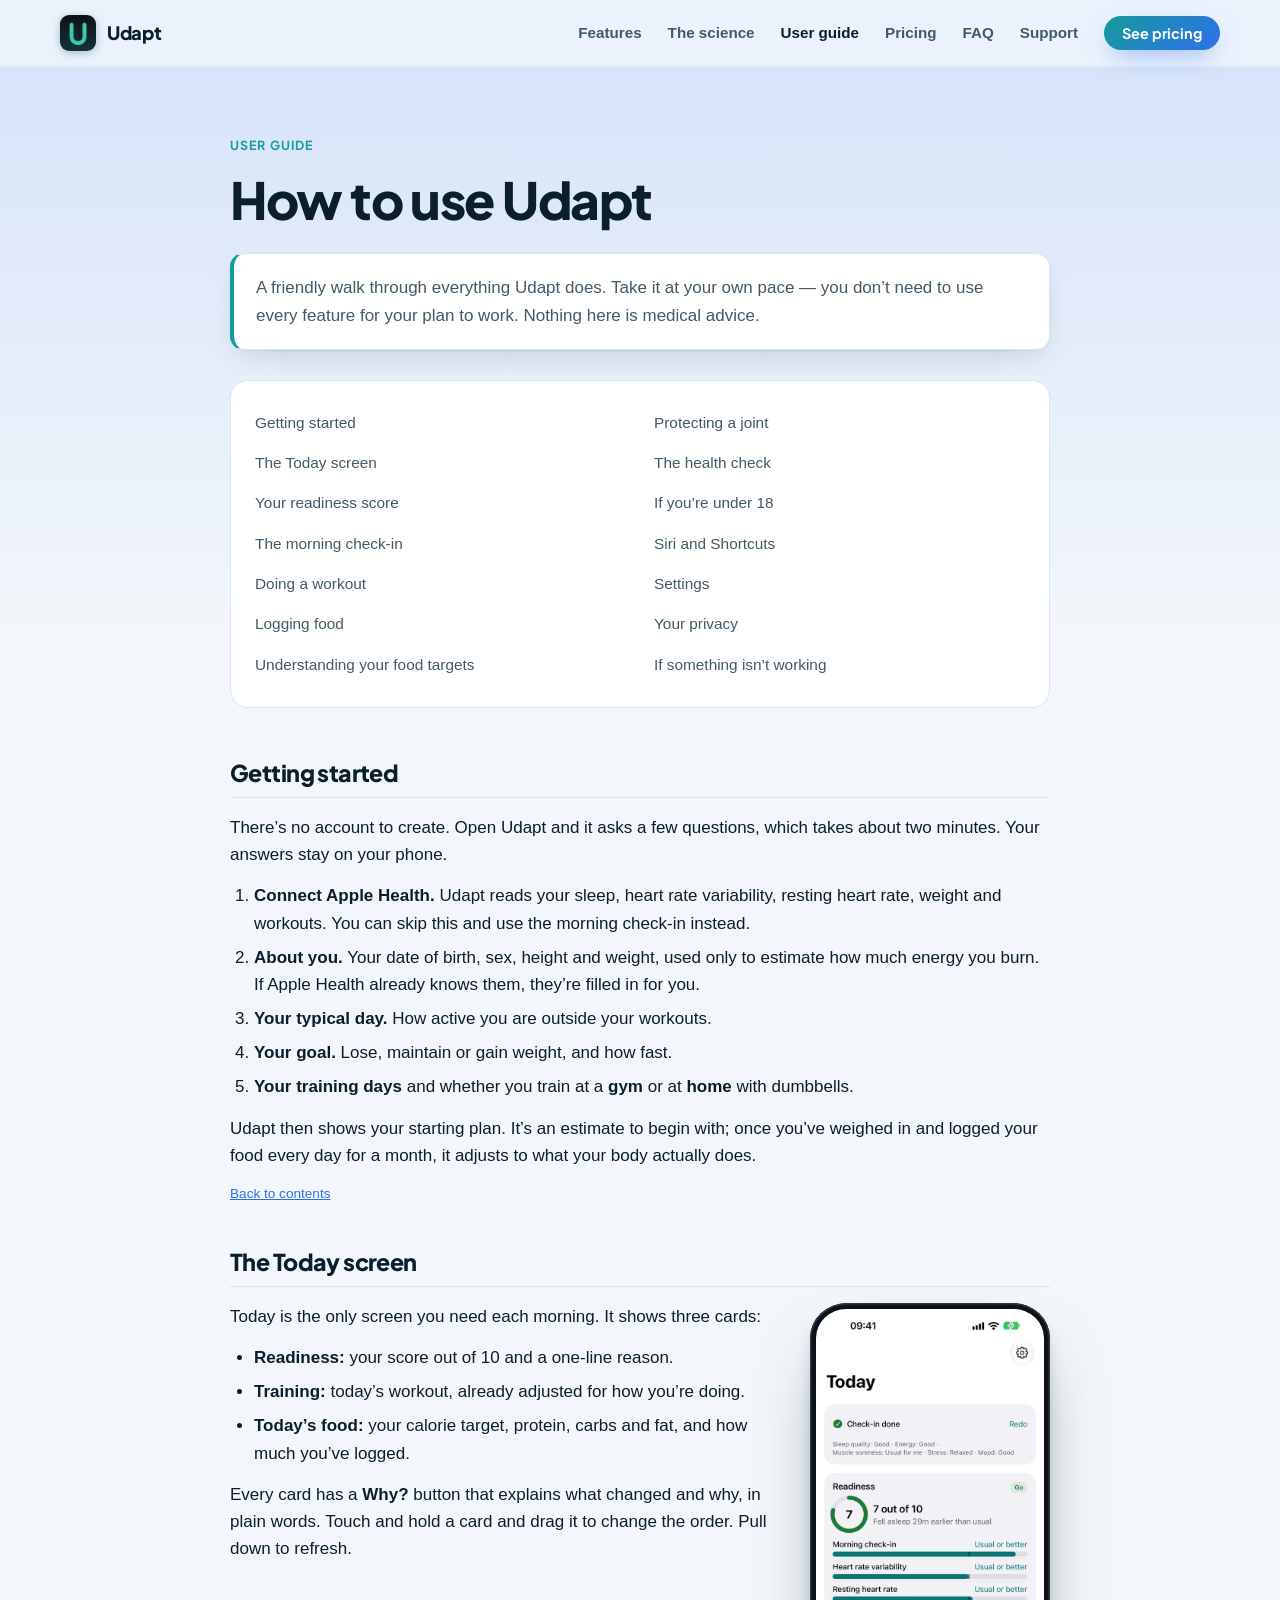
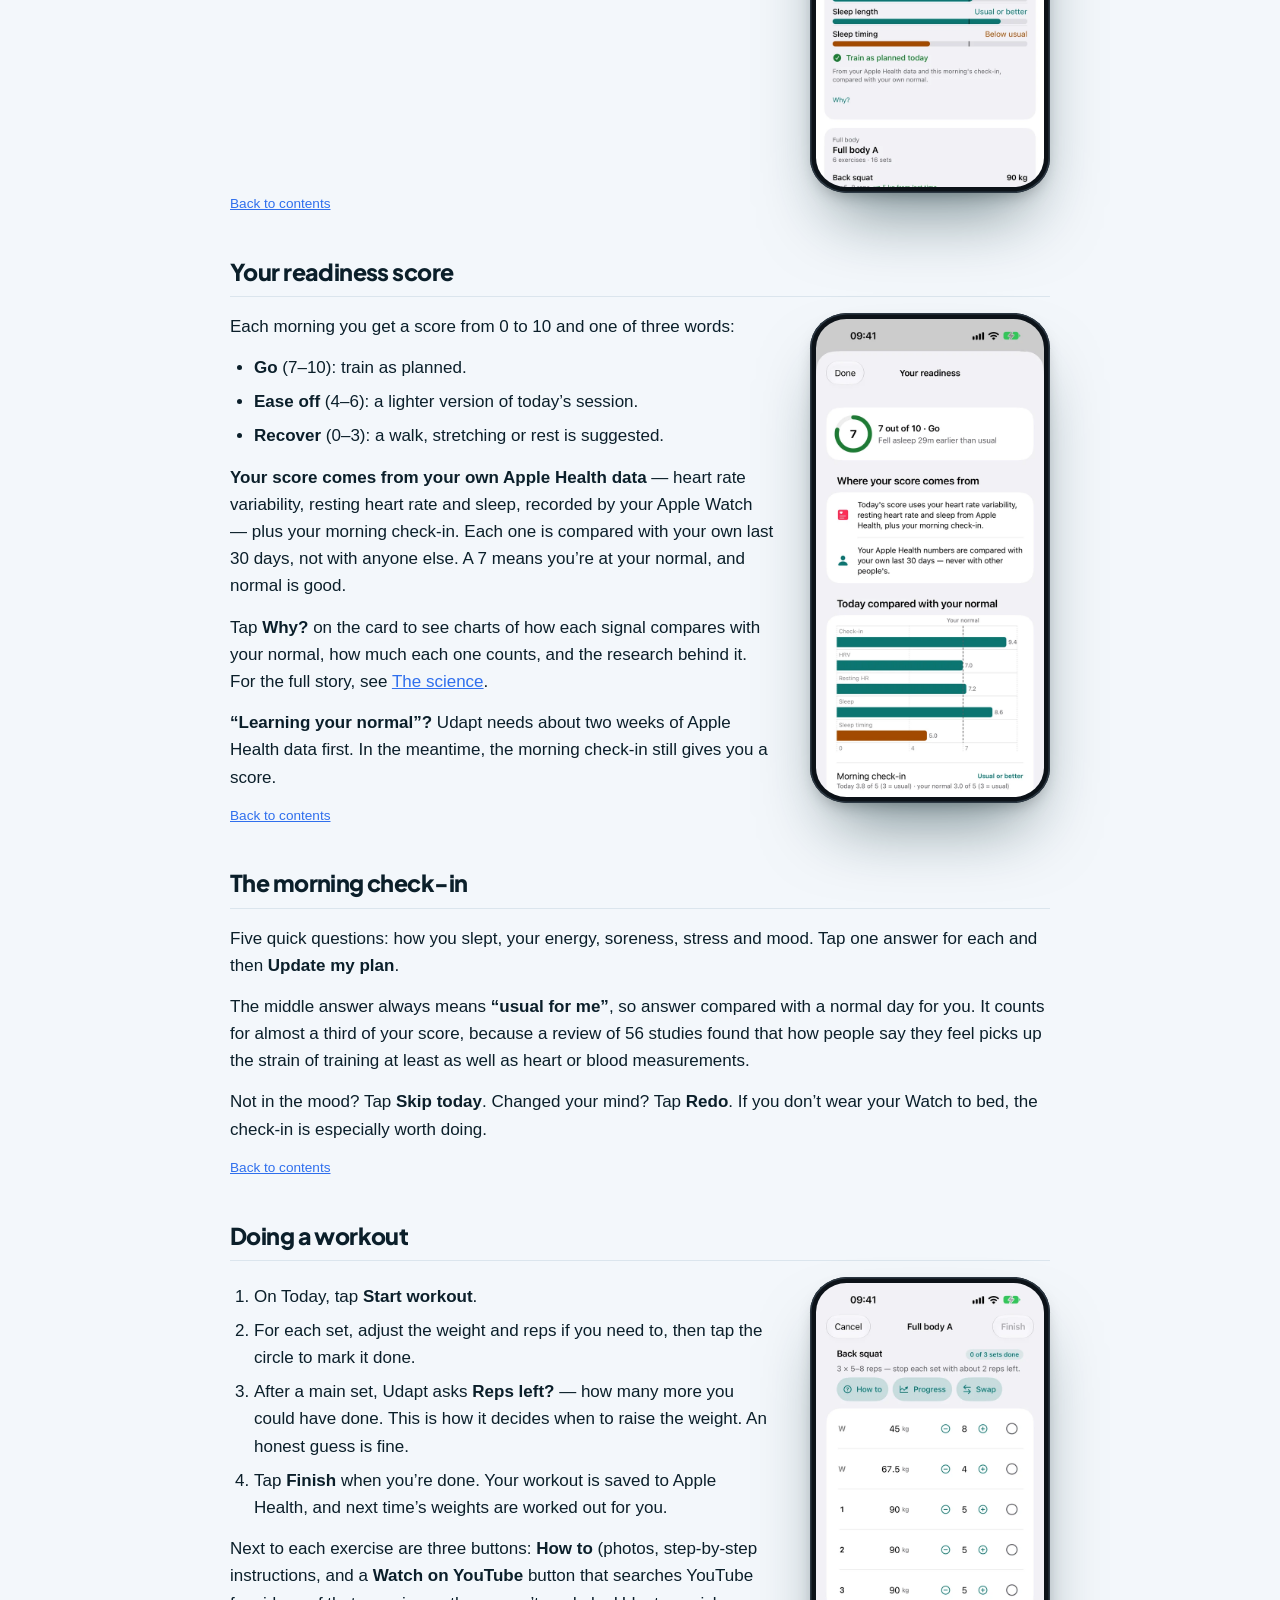
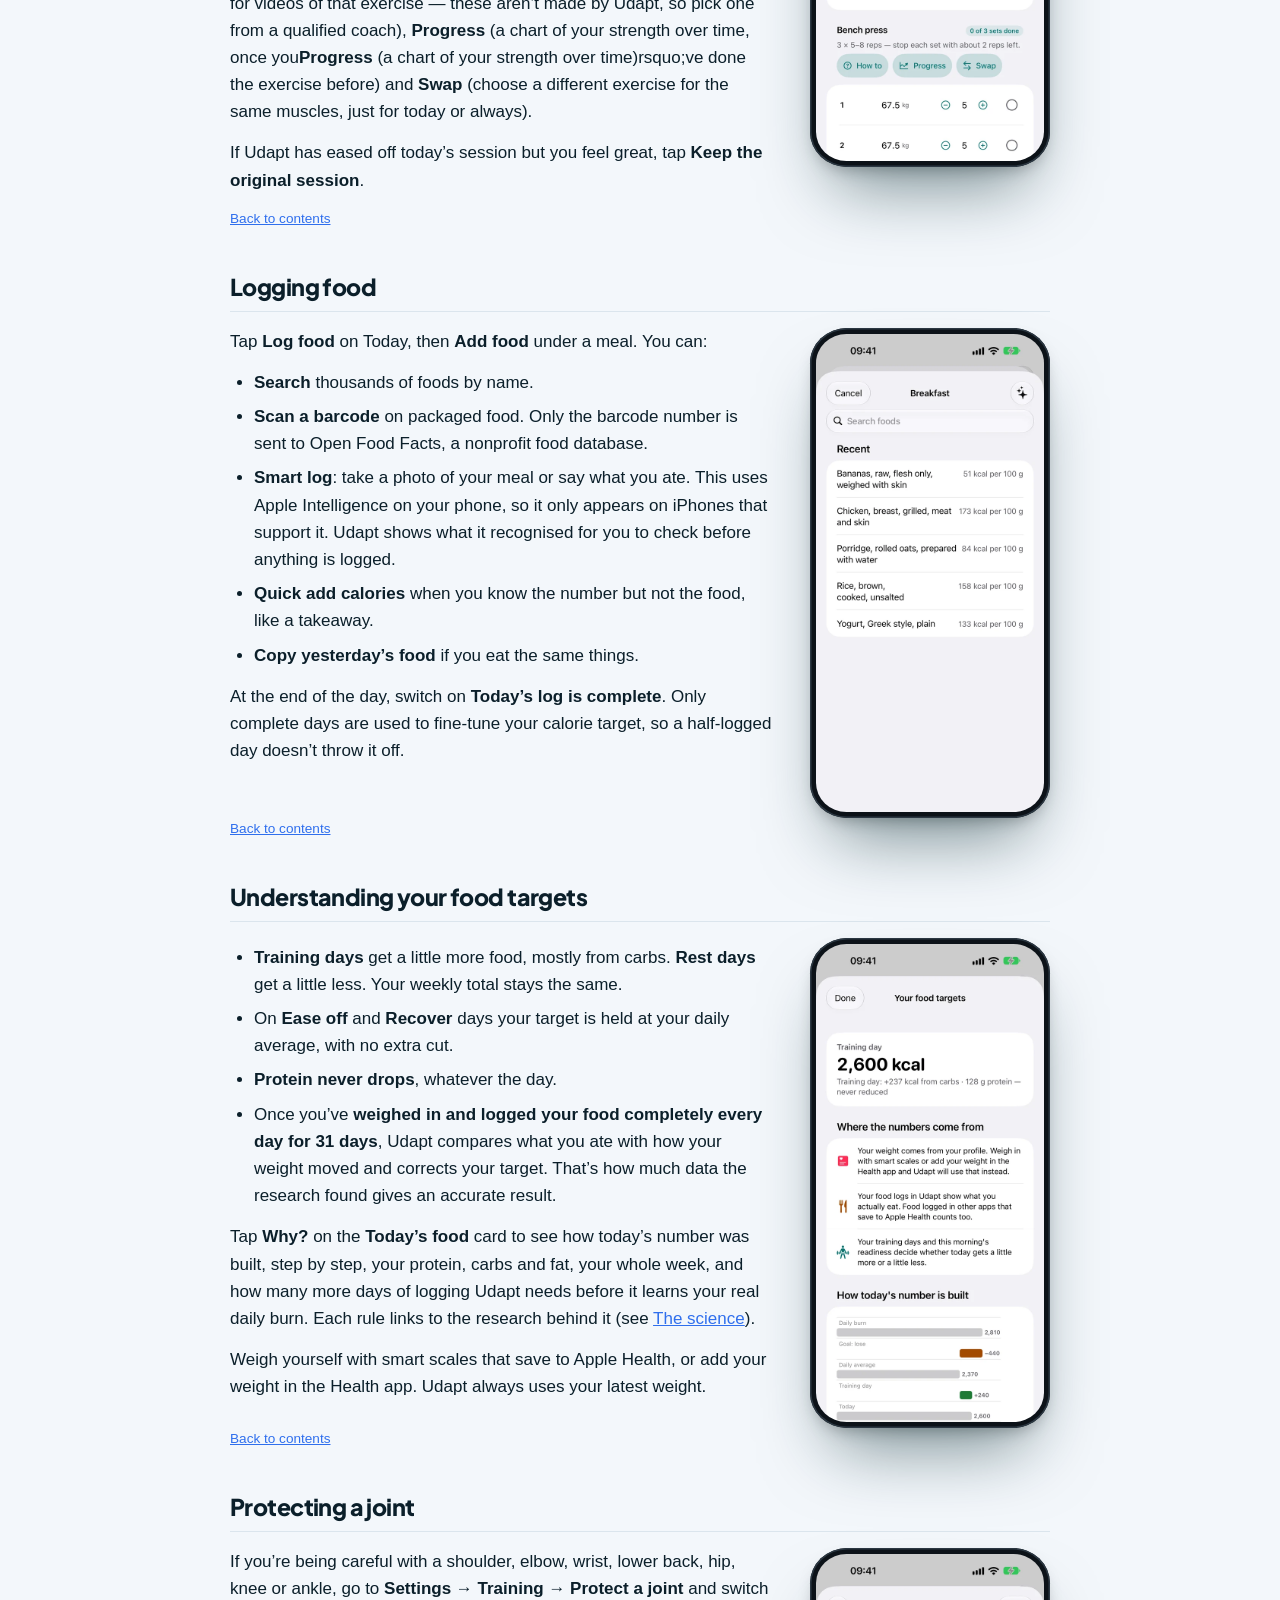
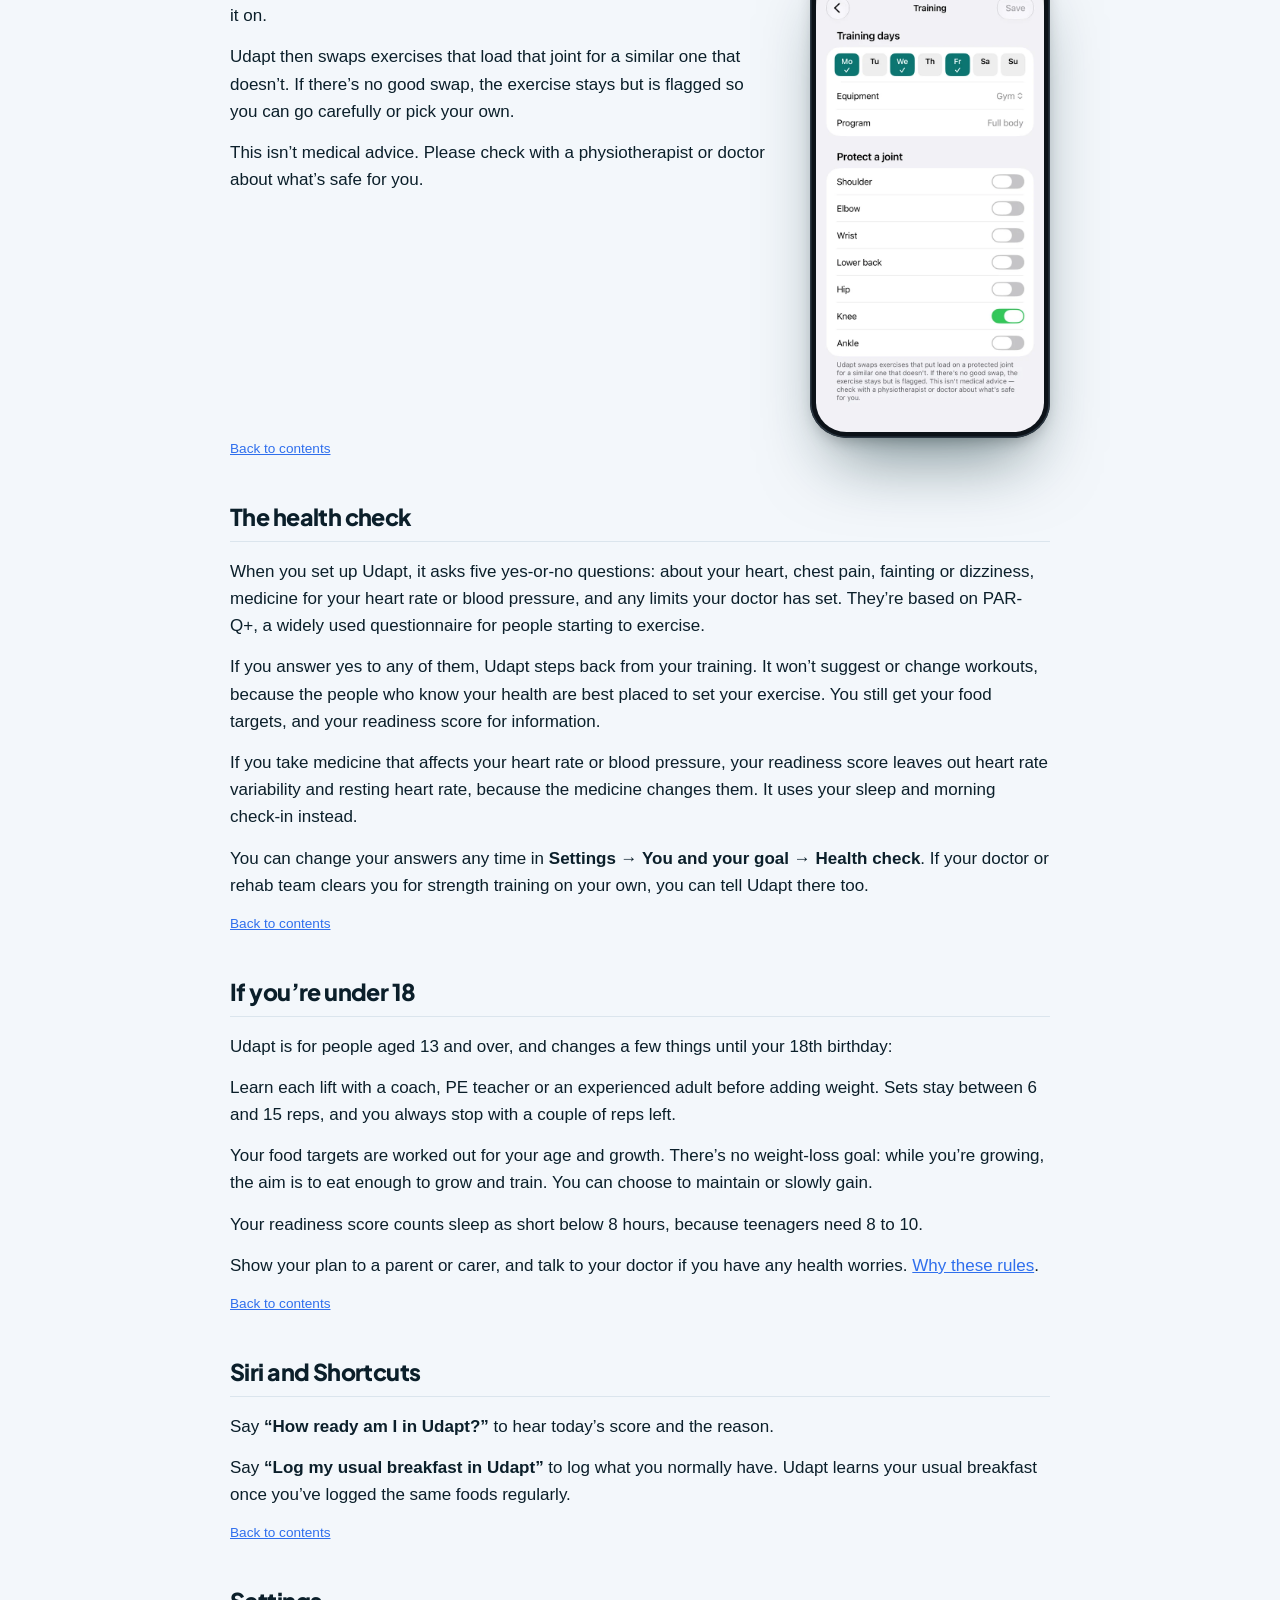
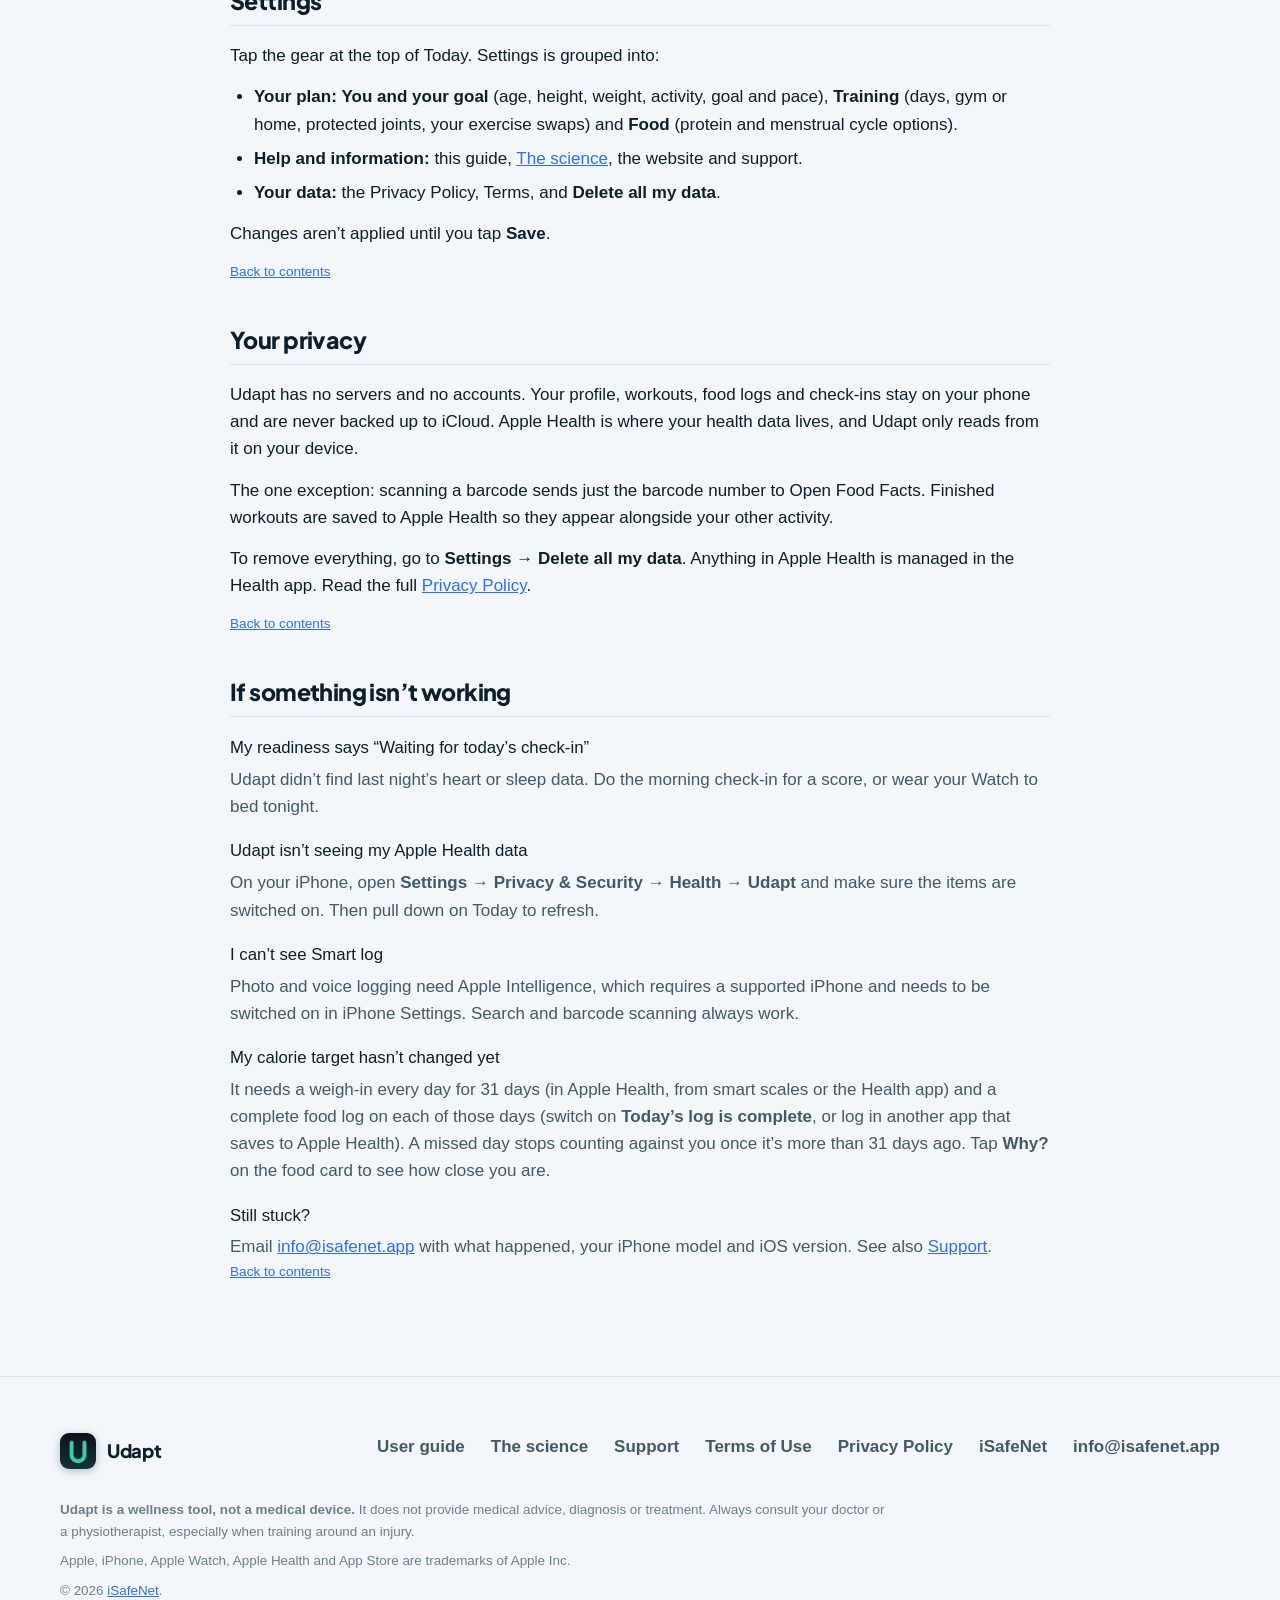
==== guide.html @ 14d37d75 "Science and guide: if you're under 18 Co-Authored-By: Claude Opus 5.5 <noreply@anthropic.com>" ====
<!doctype html>
<html lang="en-GB">
<head>
<meta charset="utf-8">
<meta name="viewport" content="width=device-width,initial-scale=1,viewport-fit=cover">
<title>Udapt User Guide: Readiness, Workouts, Food Logging & More</title>
<meta name="description" content="A plain-English guide to Udapt: your readiness score, the morning check-in, workouts, logging food, food targets, protecting a joint, Siri and privacy.">
<meta name="theme-color" content="#159b9a">
<link rel="canonical" href="https://udapt.isafenet.app/guide.html">
<link rel="icon" type="image/png" href="images/favicon.png">
<link rel="apple-touch-icon" href="images/apple-touch-icon.png">
<meta name="robots" content="index,follow,max-image-preview:large">
<meta property="og:type" content="article">
<meta property="og:locale" content="en_GB">
<meta property="og:site_name" content="Udapt">
<meta property="og:title" content="Udapt User Guide: Readiness, Workouts, Food Logging & More">
<meta property="og:description" content="A plain-English guide to Udapt: your readiness score, the morning check-in, workouts, logging food, food targets, protecting a joint, Siri and privacy.">
<meta property="og:url" content="https://udapt.isafenet.app/guide.html">
<meta property="og:image" content="https://udapt.isafenet.app/images/app-icon.png">
<meta name="twitter:card" content="summary">
<link rel="preload" href="fonts/pjs-800.woff2" as="font" type="font/woff2" crossorigin>
<link rel="stylesheet" href="styles.css">
<script>document.documentElement.classList.add("js")</script>
<script type="application/ld+json">{"@context":"https://schema.org","@type":"TechArticle","headline":"How to use Udapt","url":"https://udapt.isafenet.app/guide.html","inLanguage":"en-GB","about":{"@type":"SoftwareApplication","name":"Udapt"},"publisher":{"@type":"Organization","@id":"https://isafenet.app/#organization","name":"iSafeNet","url":"https://isafenet.app/"}}</script>
</head>
<body>
<a class="skip" href="#main">Skip to content</a>
<header class="nav"><div class="wrap">
  <a class="brand" href="index.html"><img src="images/icon-192.png" width="36" height="36" alt="">Udapt</a>
  <nav class="nav-links" aria-label="Main"><a href="index.html#features">Features</a><a href="science.html">The science</a><a href="guide.html" aria-current="page">User guide</a><a href="index.html#pricing">Pricing</a><a href="index.html#faq">FAQ</a><a href="support.html">Support</a><a class="btn sm" href="index.html#pricing">See pricing</a></nav>
</div></header>
<main id="main">
<div class="doc-hero"><div class="wrap">
  <p class="eyebrow">User guide</p>
  <h1>How to use Udapt</h1>
  <div class="lede"><p>A friendly walk through everything Udapt does. Take it at your own pace &mdash; you don&rsquo;t need to use every feature for your plan to work. Nothing here is medical advice.</p></div>
  <nav class="toc guide-toc" id="contents" aria-label="Guide contents"><ol><li><a href="#start">Getting started</a></li><li><a href="#today">The Today screen</a></li><li><a href="#readiness">Your readiness score</a></li><li><a href="#checkin">The morning check-in</a></li><li><a href="#workout">Doing a workout</a></li><li><a href="#food">Logging food</a></li><li><a href="#targets">Understanding your food targets</a></li><li><a href="#joint">Protecting a joint</a></li><li><a href="#health-check">The health check</a></li><li><a href="#under-18">If you&rsquo;re under 18</a></li><li><a href="#siri">Siri and Shortcuts</a></li><li><a href="#settings">Settings</a></li><li><a href="#privacy">Your privacy</a></li><li><a href="#help">If something isn&rsquo;t working</a></li></ol></nav>
</div></div>
<div class="wrap"><div class="doc">
<section class="clause guide-step" id="start">
<h2 class="clause-title">Getting started</h2>
<div class="guide-text"><p>There&rsquo;s no account to create. Open Udapt and it asks a few questions, which takes about two minutes. Your answers stay on your phone.</p>
<ol><li><b>Connect Apple Health.</b> Udapt reads your sleep, heart rate variability, resting heart rate, weight and workouts. You can skip this and use the morning check-in instead.</li>
<li><b>About you.</b> Your date of birth, sex, height and weight, used only to estimate how much energy you burn. If Apple Health already knows them, they&rsquo;re filled in for you.</li>
<li><b>Your typical day.</b> How active you are outside your workouts.</li>
<li><b>Your goal.</b> Lose, maintain or gain weight, and how fast.</li>
<li><b>Your training days</b> and whether you train at a <b>gym</b> or at <b>home</b> with dumbbells.</li></ol>
<p>Udapt then shows your starting plan. It&rsquo;s an estimate to begin with; once you&rsquo;ve weighed in and logged your food every day for a month, it adjusts to what your body actually does.</p></div>
<p class="guide-top"><a href="#contents">Back to contents</a></p>
</section>
<section class="clause guide-step" id="today">
<h2 class="clause-title">The Today screen</h2>
<div class="guide-row"><div class="guide-text"><p>Today is the only screen you need each morning. It shows three cards:</p>
<ul><li><b>Readiness:</b> your score out of 10 and a one-line reason.</li>
<li><b>Training:</b> today&rsquo;s workout, already adjusted for how you&rsquo;re doing.</li>
<li><b>Today&rsquo;s food:</b> your calorie target, protein, carbs and fat, and how much you&rsquo;ve logged.</li></ul>
<p>Every card has a <b>Why?</b> button that explains what changed and why, in plain words. Touch and hold a card and drag it to change the order. Pull down to refresh.</p></div><div class="guide-art"><div class="phone"><img src="images/flat-today.webp" width="600" height="1260" alt="The Today screen with readiness, training and food cards" loading="lazy" decoding="async"></div></div></div>
<p class="guide-top"><a href="#contents">Back to contents</a></p>
</section>
<section class="clause guide-step" id="readiness">
<h2 class="clause-title">Your readiness score</h2>
<div class="guide-row"><div class="guide-text"><p>Each morning you get a score from 0 to 10 and one of three words:</p>
<ul><li><b>Go</b> (7&ndash;10): train as planned.</li>
<li><b>Ease off</b> (4&ndash;6): a lighter version of today&rsquo;s session.</li>
<li><b>Recover</b> (0&ndash;3): a walk, stretching or rest is suggested.</li></ul>
<p><b>Your score comes from your own Apple Health data</b> &mdash; heart rate variability, resting heart rate and sleep, recorded by your Apple Watch &mdash; plus your morning check-in. Each one is compared with your own last 30 days, not with anyone else. A 7 means you&rsquo;re at your normal, and normal is good.</p>
<p>Tap <b>Why?</b> on the card to see charts of how each signal compares with your normal, how much each one counts, and the research behind it. For the full story, see <a href="science.html#readiness">The science</a>.</p>
<p><b>&ldquo;Learning your normal&rdquo;?</b> Udapt needs about two weeks of Apple Health data first. In the meantime, the morning check-in still gives you a score.</p></div><div class="guide-art"><div class="phone"><img src="images/flat-readiness.webp" width="600" height="1260" alt="The readiness Why? screen showing where the score comes from and a chart of today against your normal" loading="lazy" decoding="async"></div></div></div>
<p class="guide-top"><a href="#contents">Back to contents</a></p>
</section>
<section class="clause guide-step" id="checkin">
<h2 class="clause-title">The morning check-in</h2>
<div class="guide-text"><p>Five quick questions: how you slept, your energy, soreness, stress and mood. Tap one answer for each and then <b>Update my plan</b>.</p>
<p>The middle answer always means <b>&ldquo;usual for me&rdquo;</b>, so answer compared with a normal day for you. It counts for almost a third of your score, because a review of 56 studies found that how people say they feel picks up the strain of training at least as well as heart or blood measurements.</p>
<p>Not in the mood? Tap <b>Skip today</b>. Changed your mind? Tap <b>Redo</b>. If you don&rsquo;t wear your Watch to bed, the check-in is especially worth doing.</p></div>
<p class="guide-top"><a href="#contents">Back to contents</a></p>
</section>
<section class="clause guide-step" id="workout">
<h2 class="clause-title">Doing a workout</h2>
<div class="guide-row"><div class="guide-text"><ol><li>On Today, tap <b>Start workout</b>.</li>
<li>For each set, adjust the weight and reps if you need to, then tap the circle to mark it done.</li>
<li>After a main set, Udapt asks <b>Reps left?</b> &mdash; how many more you could have done. This is how it decides when to raise the weight. An honest guess is fine.</li>
<li>Tap <b>Finish</b> when you&rsquo;re done. Your workout is saved to Apple Health, and next time&rsquo;s weights are worked out for you.</li></ol>
<p>Next to each exercise are three buttons: <b>How to</b> (photos, step-by-step instructions, and a <b>Watch on YouTube</b> button that searches YouTube for videos of that exercise &mdash; these aren&rsquo;t made by Udapt, so pick one from a qualified coach), <b>Progress</b> (a chart of your strength over time, once you<b>Progress</b> (a chart of your strength over time)rsquo;ve done the exercise before) and <b>Swap</b> (choose a different exercise for the same muscles, just for today or always).</p>
<p>If Udapt has eased off today&rsquo;s session but you feel great, tap <b>Keep the original session</b>.</p></div><div class="guide-art"><div class="phone"><img src="images/flat-workout.webp" width="600" height="1260" alt="A workout with sets, weights and reps" loading="lazy" decoding="async"></div></div></div>
<p class="guide-top"><a href="#contents">Back to contents</a></p>
</section>
<section class="clause guide-step" id="food">
<h2 class="clause-title">Logging food</h2>
<div class="guide-row"><div class="guide-text"><p>Tap <b>Log food</b> on Today, then <b>Add food</b> under a meal. You can:</p>
<ul><li><b>Search</b> thousands of foods by name.</li>
<li><b>Scan a barcode</b> on packaged food. Only the barcode number is sent to Open Food Facts, a nonprofit food database.</li>
<li><b>Smart log</b>: take a photo of your meal or say what you ate. This uses Apple Intelligence on your phone, so it only appears on iPhones that support it. Udapt shows what it recognised for you to check before anything is logged.</li>
<li><b>Quick add calories</b> when you know the number but not the food, like a takeaway.</li>
<li><b>Copy yesterday&rsquo;s food</b> if you eat the same things.</li></ul>
<p>At the end of the day, switch on <b>Today&rsquo;s log is complete</b>. Only complete days are used to fine-tune your calorie target, so a half-logged day doesn&rsquo;t throw it off.</p></div><div class="guide-art"><div class="phone"><img src="images/flat-foodsearch.webp" width="600" height="1260" alt="Food search with barcode and smart log buttons" loading="lazy" decoding="async"></div></div></div>
<p class="guide-top"><a href="#contents">Back to contents</a></p>
</section>
<section class="clause guide-step" id="targets">
<h2 class="clause-title">Understanding your food targets</h2>
<div class="guide-row"><div class="guide-text"><ul><li><b>Training days</b> get a little more food, mostly from carbs. <b>Rest days</b> get a little less. Your weekly total stays the same.</li>
<li>On <b>Ease off</b> and <b>Recover</b> days your target is held at your daily average, with no extra cut.</li>
<li><b>Protein never drops</b>, whatever the day.</li>
<li>Once you&rsquo;ve <b>weighed in and logged your food completely every day for 31 days</b>, Udapt compares what you ate with how your weight moved and corrects your target. That&rsquo;s how much data the research found gives an accurate result.</li></ul>
<p>Tap <b>Why?</b> on the <b>Today&rsquo;s food</b> card to see how today&rsquo;s number was built, step by step, your protein, carbs and fat, your whole week, and how many more days of logging Udapt needs before it learns your real daily burn. Each rule links to the research behind it (see <a href="science.html#food">The science</a>).</p>
<p>Weigh yourself with smart scales that save to Apple Health, or add your weight in the Health app. Udapt always uses your latest weight.</p></div><div class="guide-art"><div class="phone"><img src="images/flat-fuel.webp" width="600" height="1260" alt="The food targets Why? screen showing where the numbers come from and how today's target is built" loading="lazy" decoding="async"></div></div></div>
<p class="guide-top"><a href="#contents">Back to contents</a></p>
</section>
<section class="clause guide-step" id="joint">
<h2 class="clause-title">Protecting a joint</h2>
<div class="guide-row"><div class="guide-text"><p>If you&rsquo;re being careful with a shoulder, elbow, wrist, lower back, hip, knee or ankle, go to <b>Settings &rarr; Training &rarr; Protect a joint</b> and switch it on.</p>
<p>Udapt then swaps exercises that load that joint for a similar one that doesn&rsquo;t. If there&rsquo;s no good swap, the exercise stays but is flagged so you can go carefully or pick your own.</p>
<p>This isn&rsquo;t medical advice. Please check with a physiotherapist or doctor about what&rsquo;s safe for you.</p></div><div class="guide-art"><div class="phone"><img src="images/flat-joint.webp" width="600" height="1260" alt="Joints you can protect, with Knee switched on" loading="lazy" decoding="async"></div></div></div>
<p class="guide-top"><a href="#contents">Back to contents</a></p>
</section>
<section class="clause guide-step" id="health-check">
<h2 class="clause-title">The health check</h2>
<div class="guide-text"><p>When you set up Udapt, it asks five yes-or-no questions: about your heart, chest pain, fainting or dizziness, medicine for your heart rate or blood pressure, and any limits your doctor has set. They&rsquo;re based on PAR-Q+, a widely used questionnaire for people starting to exercise.</p>
<p>If you answer yes to any of them, Udapt steps back from your training. It won&rsquo;t suggest or change workouts, because the people who know your health are best placed to set your exercise. You still get your food targets, and your readiness score for information.</p>
<p>If you take medicine that affects your heart rate or blood pressure, your readiness score leaves out heart rate variability and resting heart rate, because the medicine changes them. It uses your sleep and morning check-in instead.</p>
<p>You can change your answers any time in <b>Settings &rarr; You and your goal &rarr; Health check</b>. If your doctor or rehab team clears you for strength training on your own, you can tell Udapt there too.</p></div>
<p class="guide-top"><a href="#contents">Back to contents</a></p>
</section>
<section class="clause guide-step" id="under-18">
<h2 class="clause-title">If you&rsquo;re under 18</h2>
<div class="guide-text"><p>Udapt is for people aged 13 and over, and changes a few things until your 18th birthday:</p>
<p>Learn each lift with a coach, PE teacher or an experienced adult before adding weight. Sets stay between 6 and 15 reps, and you always stop with a couple of reps left.</p>
<p>Your food targets are worked out for your age and growth. There&rsquo;s no weight-loss goal: while you&rsquo;re growing, the aim is to eat enough to grow and train. You can choose to maintain or slowly gain.</p>
<p>Your readiness score counts sleep as short below 8 hours, because teenagers need 8 to 10.</p>
<p>Show your plan to a parent or carer, and talk to your doctor if you have any health worries. <a href="science.html#under-18">Why these rules</a>.</p></div>
<p class="guide-top"><a href="#contents">Back to contents</a></p>
</section>
<section class="clause guide-step" id="siri">
<h2 class="clause-title">Siri and Shortcuts</h2>
<div class="guide-text"><p>Say <b>&ldquo;How ready am I in Udapt?&rdquo;</b> to hear today&rsquo;s score and the reason.</p>
<p>Say <b>&ldquo;Log my usual breakfast in Udapt&rdquo;</b> to log what you normally have. Udapt learns your usual breakfast once you&rsquo;ve logged the same foods regularly.</p></div>
<p class="guide-top"><a href="#contents">Back to contents</a></p>
</section>
<section class="clause guide-step" id="settings">
<h2 class="clause-title">Settings</h2>
<div class="guide-text"><p>Tap the gear at the top of Today. Settings is grouped into:</p>
<ul><li><b>Your plan:</b> <b>You and your goal</b> (age, height, weight, activity, goal and pace), <b>Training</b> (days, gym or home, protected joints, your exercise swaps) and <b>Food</b> (protein and menstrual cycle options).</li>
<li><b>Help and information:</b> this guide, <a href="science.html">The science</a>, the website and support.</li>
<li><b>Your data:</b> the Privacy Policy, Terms, and <b>Delete all my data</b>.</li></ul>
<p>Changes aren&rsquo;t applied until you tap <b>Save</b>.</p></div>
<p class="guide-top"><a href="#contents">Back to contents</a></p>
</section>
<section class="clause guide-step" id="privacy">
<h2 class="clause-title">Your privacy</h2>
<div class="guide-text"><p>Udapt has no servers and no accounts. Your profile, workouts, food logs and check-ins stay on your phone and are never backed up to iCloud. Apple Health is where your health data lives, and Udapt only reads from it on your device.</p>
<p>The one exception: scanning a barcode sends just the barcode number to Open Food Facts. Finished workouts are saved to Apple Health so they appear alongside your other activity.</p>
<p>To remove everything, go to <b>Settings &rarr; Delete all my data</b>. Anything in Apple Health is managed in the Health app. Read the full <a href="privacy.html">Privacy Policy</a>.</p></div>
<p class="guide-top"><a href="#contents">Back to contents</a></p>
</section>
<section class="clause guide-step" id="help">
<h2 class="clause-title">If something isn&rsquo;t working</h2>
<div class="guide-text"><dl class="glossary">
<dt>My readiness says &ldquo;Waiting for today&rsquo;s check-in&rdquo;</dt><dd>Udapt didn&rsquo;t find last night&rsquo;s heart or sleep data. Do the morning check-in for a score, or wear your Watch to bed tonight.</dd>
<dt>Udapt isn&rsquo;t seeing my Apple Health data</dt><dd>On your iPhone, open <b>Settings &rarr; Privacy &amp; Security &rarr; Health &rarr; Udapt</b> and make sure the items are switched on. Then pull down on Today to refresh.</dd>
<dt>I can&rsquo;t see Smart log</dt><dd>Photo and voice logging need Apple Intelligence, which requires a supported iPhone and needs to be switched on in iPhone Settings. Search and barcode scanning always work.</dd>
<dt>My calorie target hasn&rsquo;t changed yet</dt><dd>It needs a weigh-in every day for 31 days (in Apple Health, from smart scales or the Health app) and a complete food log on each of those days (switch on <b>Today&rsquo;s log is complete</b>, or log in another app that saves to Apple Health). A missed day stops counting against you once it&rsquo;s more than 31 days ago. Tap <b>Why?</b> on the food card to see how close you are.</dd>
<dt>Still stuck?</dt><dd>Email <a href="mailto:info@isafenet.app">info@isafenet.app</a> with what happened, your iPhone model and iOS version. See also <a href="support.html">Support</a>.</dd>
</dl></div>
<p class="guide-top"><a href="#contents">Back to contents</a></p>
</section>

</div></div>
</main>
<footer class="footer"><div class="wrap">
  <div class="foot-grid">
    <a class="brand" href="index.html"><img src="images/icon-192.png" width="36" height="36" alt="">Udapt</a>
    <nav class="foot-links" aria-label="Footer">
      <a href="guide.html">User guide</a><a href="science.html">The science</a><a href="support.html">Support</a><a href="terms.html">Terms of Use</a><a href="privacy.html">Privacy Policy</a><a href="https://isafenet.app/">iSafeNet</a><a href="mailto:info@isafenet.app">info@isafenet.app</a>
    </nav>
  </div>
  <div class="fine">
    <p><b>Udapt is a wellness tool, not a medical device.</b> It does not provide medical advice, diagnosis or treatment. Always consult your doctor or a physiotherapist, especially when training around an injury.</p>
    <p>Apple, iPhone, Apple Watch, Apple Health and App Store are trademarks of Apple Inc.</p>
    <p>&copy; 2026 <a href="https://isafenet.app/">iSafeNet</a>.</p>
  </div>
</div></footer>
<script>
(function(){
  var els=[].slice.call(document.querySelectorAll(".rv"));
  if(!("IntersectionObserver" in window)||/[?&]static/.test(location.search)){els.forEach(function(e){e.classList.add("in")});return;}
  var io=new IntersectionObserver(function(en){en.forEach(function(x){if(x.isIntersecting){x.target.classList.add("in");io.unobserve(x.target)}})},{rootMargin:"0px 0px -8% 0px",threshold:.05});
  els.forEach(function(e){io.observe(e)});
})();
</script>
</body></html>
---- styles.css ----
/* Udapt marketing site — brand tokens come straight from the app icon */
@font-face{font-family:"Plus Jakarta Sans";font-weight:700;font-style:normal;font-display:swap;src:url(fonts/pjs-700.woff2) format("woff2")}
@font-face{font-family:"Plus Jakarta Sans";font-weight:800;font-style:normal;font-display:swap;src:url(fonts/pjs-800.woff2) format("woff2")}

:root{
  --teal:#159b9a; --blue:#2f6fed; --aqua:#21e0c2; --sky:#c7daee;
  --grad:linear-gradient(135deg,#159b9a,#2f6fed);
  --bg:#f3f7fb; --surface:#ffffff; --surface-2:#eaf1f7; --ink:#0b1f2a; --ink-2:#425966; --ink-3:#6b7f8b;
  --line:#dbe5ed; --accent:#2f6fed; --accent-2:#159b9a; --wash:rgba(47,111,237,.16);
  --card-shadow:0 1px 2px rgba(11,31,42,.05),0 12px 32px -12px rgba(8,50,58,.2);
  --orange:#f59a3c; --green:#34c759; --radius:22px;
  --font-display:"Plus Jakarta Sans",ui-rounded,-apple-system,BlinkMacSystemFont,"Segoe UI",sans-serif;
  --font-body:-apple-system,BlinkMacSystemFont,"SF Pro Text","Segoe UI",Roboto,Helvetica,Arial,sans-serif;
  color-scheme:light;
}
@media (prefers-color-scheme:dark){
  :root:not([data-theme="light"]){
    --bg:#0b1720; --surface:#11242c; --surface-2:#152a33; --ink:#eaf4f8; --ink-2:#a3b8c3; --ink-3:#75899a;
    --line:#20343f; --accent:#5b9bff; --accent-2:#3cc9b0; --wash:rgba(60,201,176,.14);
    --card-shadow:0 1px 2px rgba(0,0,0,.4),0 12px 32px -12px rgba(0,0,0,.6); color-scheme:dark;
  }
}
:root[data-theme="dark"]{
  --bg:#0b1720; --surface:#11242c; --surface-2:#152a33; --ink:#eaf4f8; --ink-2:#a3b8c3; --ink-3:#75899a;
  --line:#20343f; --accent:#5b9bff; --accent-2:#3cc9b0; --wash:rgba(60,201,176,.14);
  --card-shadow:0 1px 2px rgba(0,0,0,.4),0 12px 32px -12px rgba(0,0,0,.6); color-scheme:dark;
}

*{box-sizing:border-box}
html{scroll-behavior:smooth;-webkit-text-size-adjust:100%}
@media (prefers-reduced-motion:reduce){html{scroll-behavior:auto}*{animation:none!important;transition:none!important}}
body{margin:0;background:var(--bg);color:var(--ink);font:400 1.0625rem/1.6 var(--font-body);-webkit-font-smoothing:antialiased;overflow-x:hidden}
body::before{content:"";position:absolute;inset:0 0 auto 0;height:640px;background:linear-gradient(180deg,var(--wash),transparent);pointer-events:none;z-index:-1}
img{max-width:100%;height:auto}
svg{fill:none;stroke:currentColor;stroke-width:2;stroke-linecap:round;stroke-linejoin:round}
a{color:var(--accent)}
h1,h2,h3{font-family:var(--font-display);font-weight:800;line-height:1.08;letter-spacing:-.025em;margin:0;text-wrap:balance}
p{margin:0}
:focus-visible{outline:3px solid var(--accent);outline-offset:3px;border-radius:8px}
.skip{position:absolute;left:-999px;top:8px;background:var(--surface);color:var(--ink);padding:10px 16px;border-radius:10px;z-index:100}
.skip:focus{left:8px}
.wrap{width:min(1160px,100% - 40px);margin-inline:auto}
.grad-text{background:var(--grad);-webkit-background-clip:text;background-clip:text;color:transparent}
@media (prefers-color-scheme:dark){:root:not([data-theme="light"]) .grad-text{background:linear-gradient(135deg,#3cc9b0,#5b9bff);-webkit-background-clip:text;background-clip:text}}
.eyebrow{display:inline-flex;align-items:center;gap:8px;font:700 .78rem/1 var(--font-display);letter-spacing:.09em;text-transform:uppercase;color:var(--accent-2)}

/* ---------- nav ---------- */
.nav{position:sticky;top:0;z-index:50;backdrop-filter:saturate(1.6) blur(16px);-webkit-backdrop-filter:saturate(1.6) blur(16px);background:color-mix(in srgb,var(--bg) 78%,transparent);border-bottom:1px solid color-mix(in srgb,var(--line) 70%,transparent)}
.nav .wrap{display:flex;align-items:center;justify-content:space-between;height:66px;gap:16px}
.brand{display:flex;align-items:center;gap:11px;text-decoration:none;color:var(--ink);font:800 1.15rem/1 var(--font-display);letter-spacing:-.02em}
.brand img{width:36px;height:36px;border-radius:9px;box-shadow:0 2px 8px rgba(8,50,58,.28)}
.nav-links{display:flex;align-items:center;gap:26px}
.nav-links a{color:var(--ink-2);text-decoration:none;font-weight:600;font-size:.95rem}
.nav-links a:hover,.nav-links a[aria-current]{color:var(--ink)}
.nav-links .btn{color:#fff}
@media (max-width:820px){.nav-links a:not(.btn){display:none}.nav-links{gap:0}}

/* ---------- buttons ---------- */
.btn{display:inline-flex;align-items:center;justify-content:center;gap:10px;padding:14px 26px;border-radius:999px;font:700 1rem/1 var(--font-display);text-decoration:none;color:#fff;background:var(--grad);box-shadow:0 10px 26px -8px rgba(47,111,237,.55);transition:transform .2s,box-shadow .2s;border:0;cursor:pointer}
.btn:hover{transform:translateY(-2px);box-shadow:0 16px 30px -8px rgba(47,111,237,.6)}
.btn.sm{padding:10px 18px;font-size:.9rem}
.btn.ghost{background:color-mix(in srgb,var(--accent) 12%,transparent);color:var(--accent);box-shadow:none}
.btn.soon{cursor:default;background:var(--surface-2);color:var(--ink-2);box-shadow:none;border:1px dashed var(--line)}
.btn.soon:hover{transform:none;box-shadow:none}
.btn svg{width:20px;height:20px}

/* ---------- hero ---------- */
.hero{padding:72px 0 40px}
.hero .wrap{display:grid;grid-template-columns:1.05fr .95fr;gap:40px;align-items:center}
.pill{display:inline-flex;align-items:center;gap:9px;padding:8px 14px 8px 10px;border-radius:999px;background:var(--surface);border:1px solid var(--line);box-shadow:var(--card-shadow);font-weight:600;font-size:.86rem;color:var(--ink-2)}
.pill i{width:8px;height:8px;border-radius:50%;background:var(--aqua);box-shadow:0 0 0 4px rgba(60,201,176,.28)}
.hero h1{font-size:clamp(2.6rem,6.2vw,4.7rem);margin:22px 0 20px}
.hero .lead{font-size:clamp(1.1rem,2vw,1.3rem);color:var(--ink-2);max-width:34em}
.cta-row{display:flex;flex-wrap:wrap;gap:14px;align-items:center;margin:32px 0 26px}
.trust{display:flex;flex-wrap:wrap;gap:8px 22px;list-style:none;padding:0;margin:0;color:var(--ink-2);font-size:.92rem;font-weight:600}
.trust li{display:flex;align-items:center;gap:7px}
.trust svg{width:18px;height:18px;color:var(--accent-2);flex:none}
.hero-art{position:relative;display:flex;justify-content:center;min-height:560px}
.hero-art .phone{position:absolute;width:min(300px,62%)}
.hero-art .p1{left:50%;top:0;transform:translateX(-72%) rotate(-5deg);z-index:2}
.hero-art .p2{left:50%;top:44px;transform:translateX(-8%) rotate(5deg);opacity:.98}
.hero-art::before{content:"";position:absolute;inset:8% 4% 4%;background:radial-gradient(closest-side,rgba(60,201,176,.38),transparent 70%);filter:blur(30px);z-index:0}
@keyframes floaty{0%,100%{translate:0 0}50%{translate:0 -12px}}
.hero-art .p1{animation:floaty 7s ease-in-out infinite}
.hero-art .p2{animation:floaty 7s ease-in-out -3.5s infinite}
@media (max-width:900px){
  .hero{padding-top:44px}
  .hero .wrap{grid-template-columns:1fr;text-align:left}
  .hero-art{min-height:480px;margin-top:20px}
}
@media (max-width:480px){.hero-art{min-height:420px}.hero-art .phone{width:58%}}

/* ---------- device frames ---------- */
.phone{padding:2.6%;border-radius:15.5% / 7.2%;background:#0c1218;box-shadow:inset 0 0 0 1.5px #2b3742,0 40px 70px -24px rgba(8,42,48,.55),0 8px 18px -8px rgba(0,0,0,.35)}
.phone img{display:block;width:100%;border-radius:13.4% / 6.1%}
.tablet{padding:1.6%;border-radius:4.2% / 3.1%;background:#0c1218;box-shadow:inset 0 0 0 1.5px #2b3742,0 44px 80px -28px rgba(8,42,48,.55)}
.tablet img{display:block;width:100%;border-radius:2.6% / 1.95%}
.watch{padding:5.5%;border-radius:26%;background:#0c1218;box-shadow:inset 0 0 0 1.5px #2b3742,0 30px 50px -22px rgba(8,42,48,.5);width:200px}
.watch img{display:block;width:100%;border-radius:21%}

/* ---------- sections ---------- */
section{padding:88px 0;scroll-margin-top:70px}
.sec-head{max-width:720px;margin-bottom:48px}
.sec-head h2{font-size:clamp(2rem,4.4vw,3.2rem);margin:14px 0 14px}
.sec-head p{color:var(--ink-2);font-size:1.15rem}
.center{text-align:center;margin-inline:auto}

/* features bento */
.features{display:grid;grid-template-columns:repeat(6,1fr);gap:18px}
.card{background:var(--surface);border:1px solid var(--line);border-radius:var(--radius);padding:28px;box-shadow:var(--card-shadow);position:relative;overflow:hidden;transition:transform .25s}
.card:hover{transform:translateY(-3px)}
.card h3{font-size:1.28rem;letter-spacing:-.02em;margin:18px 0 8px}
.card p{color:var(--ink-2);font-size:1rem}
.ico{width:48px;height:48px;border-radius:14px;display:grid;place-items:center;color:#fff;background:var(--c,var(--grad))}
.ico svg{width:26px;height:26px;fill:none;stroke:currentColor;stroke-width:2;stroke-linecap:round;stroke-linejoin:round}
.f-a{grid-column:span 3}.f-b{grid-column:span 3}.f-c{grid-column:span 2}
.feature-lg{display:grid;grid-template-columns:1fr auto;gap:24px;align-items:center}
.feature-lg .mini{width:170px;margin:-8px -6px -60px 0;align-self:end}
@media (max-width:960px){.f-a,.f-b{grid-column:span 6}.f-c{grid-column:span 3}}
@media (max-width:620px){.f-c{grid-column:span 6}.feature-lg{grid-template-columns:1fr}.feature-lg .mini{display:none}}

/* showcase carousel */
.showcase{background:linear-gradient(180deg,transparent,var(--surface-2) 18%,var(--surface-2) 82%,transparent)}
.rail-wrap{position:relative}
.rail{display:flex;gap:28px;overflow-x:auto;scroll-snap-type:x mandatory;padding:20px max(20px,calc((100vw - 1160px)/2)) 40px;scrollbar-width:none;-webkit-overflow-scrolling:touch}
.rail::-webkit-scrollbar{display:none}
.slide{flex:0 0 clamp(230px,24vw,290px);scroll-snap-align:center}
.slide figcaption{margin-top:22px;text-align:center}
.slide figcaption b{display:block;font:800 1.08rem/1.2 var(--font-display);letter-spacing:-.01em}
.slide figcaption span{display:block;margin-top:4px;color:var(--ink-2);font-size:.94rem;line-height:1.45}
.rail-btns{display:flex;gap:10px;justify-content:center;margin-top:4px}
.rail-btns button{width:46px;height:46px;border-radius:50%;border:1px solid var(--line);background:var(--surface);color:var(--ink);cursor:pointer;display:grid;place-items:center;box-shadow:var(--card-shadow)}
.rail-btns button:hover{color:var(--accent)}
.rail-btns svg{width:20px;height:20px;fill:none;stroke:currentColor;stroke-width:2.4;stroke-linecap:round;stroke-linejoin:round}

/* privacy band */
.privacy{background:linear-gradient(135deg,#062a2a,#0a3a4a);color:#eaf4f8;border-radius:36px;padding:64px clamp(24px,5vw,64px);position:relative;overflow:hidden}
.privacy::before{content:"";position:absolute;right:-120px;top:-120px;width:420px;height:420px;border-radius:50%;background:radial-gradient(closest-side,rgba(60,201,176,.38),transparent)}
.privacy .eyebrow{color:#3cc9b0}
.privacy h2{font-size:clamp(2rem,4.4vw,3.1rem);margin:14px 0 16px;max-width:15em}
.privacy .sub{color:#b6cbd6;font-size:1.15rem;max-width:38em}
.priv-grid{display:grid;grid-template-columns:repeat(3,1fr);gap:16px;margin-top:40px;position:relative}
.priv-item{background:rgba(255,255,255,.06);border:1px solid rgba(255,255,255,.12);border-radius:20px;padding:24px}
.priv-item svg{width:28px;height:28px;fill:none;stroke:#3cc9b0;stroke-width:2;stroke-linecap:round;stroke-linejoin:round}
.priv-item h3{font-size:1.15rem;margin:14px 0 6px}
.priv-item p{color:#b6cbd6;font-size:.98rem}
.privacy .more{display:inline-block;margin-top:28px;color:#3cc9b0;font-weight:700;text-decoration:none}
.privacy .more:hover{text-decoration:underline}
@media (max-width:820px){.priv-grid{grid-template-columns:1fr}.privacy{border-radius:28px;padding:44px 24px}}

/* everywhere */
.devices{display:grid;grid-template-columns:1fr 1fr;gap:64px;align-items:center}
.devices .art{position:relative;max-width:520px;width:100%;margin-inline:auto}
.devices .art .tablet{width:100%}
.devices .art .watch{position:absolute;right:-12px;bottom:-40px;width:26%;min-width:120px}
.devices .art .watch.w2{right:auto;left:-4px;bottom:-52px;transform:rotate(-4deg)}
.checklist{list-style:none;padding:0;margin:26px 0 0;display:grid;gap:14px}
.checklist li{display:flex;gap:12px;color:var(--ink-2)}
.checklist li b{color:var(--ink)}
.checklist svg{width:22px;height:22px;flex:none;margin-top:2px;fill:none;stroke:var(--accent-2);stroke-width:2.6;stroke-linecap:round;stroke-linejoin:round}
@media (max-width:900px){.devices{grid-template-columns:1fr}.devices .art{margin-bottom:60px}}

/* pricing */
.plans{display:grid;grid-template-columns:repeat(2,minmax(0,1fr));gap:20px;max-width:820px;margin-inline:auto}
.plan{background:var(--surface);border:1px solid var(--line);border-radius:26px;padding:34px;box-shadow:var(--card-shadow);position:relative}
.plan.best{border:2px solid transparent;background:linear-gradient(var(--surface),var(--surface)) padding-box,var(--grad) border-box}
.tag{display:inline-block;padding:6px 12px;border-radius:999px;font:700 .78rem/1 var(--font-display);color:#fff;background:var(--grad);letter-spacing:.02em}
.plan h3{font-size:1.4rem;margin:16px 0 4px}
.price{font:800 3rem/1 var(--font-display);letter-spacing:-.03em;margin:14px 0 4px}
.price small{font:600 1rem var(--font-body);color:var(--ink-3);letter-spacing:0}
.plan .note{color:var(--ink-2);font-size:.95rem;margin-bottom:22px;min-height:2.9em}
.plan-list{margin:0 auto;max-width:820px;text-align:center;color:var(--ink-2);font-size:.95rem;margin-top:26px}
.incl{max-width:820px;margin:36px auto 0;display:grid;grid-template-columns:repeat(2,1fr);gap:10px 28px;list-style:none;padding:0}
.incl li{display:flex;gap:10px;color:var(--ink-2)}
.incl svg{width:20px;height:20px;flex:none;margin-top:3px;fill:none;stroke:var(--accent-2);stroke-width:2.6;stroke-linecap:round;stroke-linejoin:round}
@media (max-width:700px){.plans,.incl{grid-template-columns:1fr}}

/* faq */
.faq-list{max-width:820px;margin-inline:auto;display:grid;gap:12px}
details.faq{background:var(--surface);border:1px solid var(--line);border-radius:18px;padding:4px 22px;box-shadow:var(--card-shadow)}
details.faq summary{cursor:pointer;list-style:none;display:flex;justify-content:space-between;align-items:center;gap:16px;padding:18px 0;font:700 1.06rem/1.35 var(--font-display);color:var(--ink)}
details.faq summary::-webkit-details-marker{display:none}
details.faq summary::after{content:"+";font:400 1.6rem/1 var(--font-body);color:var(--accent);flex:none;transition:transform .2s}
details.faq[open] summary::after{transform:rotate(45deg)}
details.faq p{color:var(--ink-2);padding:0 0 20px;font-size:1rem}
details.faq p+p{margin-top:-8px}

/* final cta */
.final{text-align:center}
.final .box{background:var(--grad);border-radius:36px;padding:72px 24px;color:#fff;position:relative;overflow:hidden}
.final .box::before,.final .box::after{content:"";position:absolute;border-radius:50%;background:rgba(255,255,255,.1)}
.final .box::before{width:340px;height:340px;left:-100px;bottom:-160px}
.final .box::after{width:260px;height:260px;right:-60px;top:-120px}
.final h2{font-size:clamp(2rem,4.6vw,3.3rem);position:relative}
.final p{color:rgba(255,255,255,.88);font-size:1.15rem;margin:16px auto 30px;max-width:32em;position:relative}
.final .btn{background:#fff;color:#0a7d75;box-shadow:0 14px 30px -10px rgba(6,26,32,.5);position:relative}
.final .btn.soon{background:rgba(255,255,255,.18);color:#fff;border:1px dashed rgba(255,255,255,.6)}

/* footer */
.footer{padding:56px 0 48px;border-top:1px solid var(--line);margin-top:40px}
.foot-grid{display:flex;flex-wrap:wrap;justify-content:space-between;gap:28px}
.foot-links{display:flex;flex-wrap:wrap;gap:10px 26px;align-items:flex-start}
.foot-links a{color:var(--ink-2);text-decoration:none;font-weight:600}
.foot-links a:hover{color:var(--accent)}
.fine{margin-top:30px;color:var(--ink-3);font-size:.84rem;max-width:62em;line-height:1.6}
.fine p+p{margin-top:8px}

/* reveal */
.js .rv{opacity:0;transform:translateY(22px);transition:opacity .7s ease,transform .7s ease}
.js .rv.in{opacity:1;transform:none}
@media (prefers-reduced-motion:reduce){.js .rv{opacity:1;transform:none}}

/* ---------- document pages (terms / privacy / support) ---------- */
.doc-hero{padding:64px 0 8px}
.doc-hero .wrap{max-width:820px}
.doc-hero h1{font-size:clamp(2.1rem,5vw,3.2rem);margin:14px 0 12px}
.meta{color:var(--ink-3);font-size:.95rem;font-variant-numeric:tabular-nums}
.doc-tabs{display:flex;width:fit-content;max-width:100%;overflow-x:auto;gap:6px;padding:5px;border-radius:999px;background:var(--surface);border:1px solid var(--line);box-shadow:var(--card-shadow);margin-bottom:26px}
.doc-tabs a{padding:9px 18px;border-radius:999px;text-decoration:none;font-weight:700;font-size:.9rem;color:var(--ink-2)}
.doc-tabs a[aria-current]{background:var(--grad);color:#fff}
.doc{max-width:820px;margin-inline:auto;padding:0 0 40px}
.lede{margin:26px 0 0;padding:20px 22px;background:var(--surface);border:1px solid var(--line);border-left:4px solid var(--accent-2);border-radius:14px;color:var(--ink-2);box-shadow:var(--card-shadow)}
.lede strong{color:var(--ink)}
nav.toc{margin:30px 0 0;padding:22px 24px;background:var(--surface);border:1px solid var(--line);border-radius:18px}
nav.toc p{font:700 .78rem var(--font-display);letter-spacing:.09em;text-transform:uppercase;color:var(--ink-3);margin:0 0 10px}
nav.toc ol{margin:0;padding:0;list-style:none;columns:2;column-gap:28px}
nav.toc li{break-inside:avoid;padding:4px 0}
nav.toc a{text-decoration:none;color:var(--ink-2);font-size:.96rem}
nav.toc a:hover{color:var(--accent)}
section.clause{padding:0;margin-top:44px;scroll-margin-top:86px}
h2.clause-title{display:flex;align-items:center;gap:14px;font-size:1.45rem;padding-bottom:12px;margin-bottom:16px;border-bottom:1px solid var(--line)}
.clause-title .num{flex:none;display:grid;place-items:center;min-width:34px;height:34px;padding:0 6px;border-radius:10px;background:var(--grad);color:#fff;font:800 .9rem var(--font-display);letter-spacing:0}
section.clause p{margin:0 0 14px;color:var(--ink)}
section.clause ul,section.clause ol{margin:0 0 14px;padding-left:24px}
section.clause li{margin-bottom:7px}
table.datatable{width:100%;border-collapse:collapse;margin:4px 0 18px;font-size:.94rem}
table.datatable th,table.datatable td{text-align:left;padding:10px 12px;border-bottom:1px solid var(--line);vertical-align:top}
table.datatable th{color:var(--ink-3);font:700 .72rem var(--font-display);text-transform:uppercase;letter-spacing:.06em}
table.datatable td.num-col{font-variant-numeric:tabular-nums;white-space:nowrap}
.badge-row{display:flex;gap:8px;flex-wrap:wrap;margin:4px 0 18px}
.badge{display:inline-flex;align-items:center;gap:8px;font-size:.86rem;font-weight:600;padding:7px 14px;border-radius:999px;background:var(--surface);border:1px solid var(--line);color:var(--ink-2)}
.badge .dot{width:7px;height:7px;border-radius:50%;background:var(--grad);flex:none}
@media (max-width:620px){section.clause table.datatable{display:block;overflow-x:auto;-webkit-overflow-scrolling:touch}}
.muted{color:var(--ink-2)}
.contact-card{display:flex;align-items:center;justify-content:space-between;gap:16px;flex-wrap:wrap;background:var(--surface);border:1px solid var(--line);border-radius:18px;padding:22px 24px;box-shadow:var(--card-shadow)}
.contact-card .label{font:700 .78rem var(--font-display);letter-spacing:.09em;text-transform:uppercase;color:var(--ink-3);margin:0 0 4px}
.contact-card a.button{display:inline-block;background:var(--grad);color:#fff;text-decoration:none;font:700 .95rem var(--font-display);padding:12px 20px;border-radius:999px}
@media (max-width:620px){nav.toc ol{columns:1}}

.nb{white-space:nowrap}
@media (max-width:900px){.devices .art .watch{right:0}.devices .art .watch.w2{left:0}}

/* ---------- light & dark pairs, reminders ---------- */
.pairs{display:grid;grid-template-columns:repeat(2,minmax(0,1fr));gap:48px;max-width:1000px;margin:0 auto}
.pair{margin:0;display:grid;grid-template-columns:1fr 1fr;gap:10px 22px;align-items:start}
.pair .mode{font:700 .78rem/1 var(--font-display);letter-spacing:.09em;text-transform:uppercase;color:var(--ink-3);text-align:center}
.pair figcaption{grid-column:1/-1;text-align:center;font:800 1.08rem var(--font-display);margin-top:10px}
.notif{display:grid;grid-template-columns:1.05fr .95fr;gap:56px;align-items:center}
.notif-phones{display:flex;gap:24px;justify-content:center;align-items:flex-start}
.notif-phones .phone{width:min(250px,46%)}
.notif-phones .phone:nth-child(2){margin-top:56px}
.banners{display:grid;gap:12px;margin-top:30px}
.banners img{display:block;width:100%;height:auto;filter:drop-shadow(0 10px 18px rgba(8,42,48,.32))}
@media (max-width:900px){.pairs{grid-template-columns:1fr;gap:56px}.notif{grid-template-columns:1fr}.notif-phones{margin-top:8px}}

/* photographic feature panels ("A closer look") — swipe sideways, each panel snaps into place */
#highlights{padding-bottom:40px}
.panels{display:flex;gap:22px;overflow-x:auto;scroll-snap-type:x mandatory;-webkit-overflow-scrolling:touch;
  padding:10px max(20px,calc((100vw - 1160px)/2)) 30px;scrollbar-width:thin}
.panels img{flex:none;width:270px;height:auto;border-radius:24px;scroll-snap-align:center;
  box-shadow:0 18px 40px rgba(6,24,28,.24)}
@media (max-width:600px){.panels img{width:74vw;border-radius:20px}}
.panel-credit{font-size:.8rem;color:var(--ink-2);text-align:center;margin-top:4px}
.panel-credit a{color:inherit}
.glossary{margin:8px 0 0}
.glossary dt{margin-top:18px;font-size:1.05rem}
.glossary dt .muted{font-weight:400;font-style:italic;color:var(--ink-2)}
.glossary dd{margin:4px 0 0;color:var(--ink-2);line-height:1.6}
.guide-toc ol{columns:2;column-gap:32px;margin:14px 0 0;padding-left:1.3em;line-height:1.9}
@media (max-width:600px){.guide-toc ol{columns:1}}
.guide-row{display:grid;grid-template-columns:1fr 240px;gap:36px;align-items:start}
.guide-row .guide-art .phone{max-width:240px}
.guide-row .guide-art .watch{max-width:180px;margin:0 auto}
.guide-row .guide-art .watch img{width:100%;height:auto;border-radius:34px;border:8px solid #1c1e22}
.guide-text ol,.guide-text ul{padding-left:1.3em}
.guide-text li{margin:6px 0}
.guide-top{font-size:.85rem;margin-top:18px}
@media (max-width:760px){.guide-row{grid-template-columns:1fr}.guide-row .guide-art{max-width:240px;margin:0 auto}}

/* ---------- legacy doc pages (privacy / terms / support) ---------- */
/* These three pages predate the GLPMGR-style redesign and keep their own
   simpler header/footer/document layout, scoped under body.legal so it
   can't collide with the new nav/footer/section classes above. */
body.legal{--muted:#627084}
body.legal .wrap,body.legal .bar,body.legal .doc-wrap{width:min(1180px,calc(100% - 40px));margin:auto}
body.legal .site-header{position:sticky;top:0;z-index:20;background:rgba(247,251,253,.86);backdrop-filter:blur(20px);border-bottom:1px solid rgba(220,232,239,.8)}
body.legal .bar{height:76px;display:flex;align-items:center;justify-content:space-between}
body.legal .brand{display:flex;align-items:center;gap:10px;text-decoration:none;font-weight:800;font-size:21px;color:var(--ink)}
body.legal .brand img{width:42px;height:42px;border-radius:11px}
body.legal .site-nav{display:flex;gap:24px;align-items:center}
body.legal .site-nav a{text-decoration:none;font-weight:650;color:#314158}
body.legal .site-footer{padding:38px 0;border-top:1px solid var(--line);color:#5c6b7c}
body.legal .site-footer .wrap{display:flex;justify-content:space-between;gap:20px;flex-wrap:wrap}
body.legal .site-footer nav{display:flex;gap:18px;flex-wrap:wrap}
body.legal .doc-wrap{max-width:920px;padding:70px 0}
body.legal .doc-head{margin-bottom:35px}
body.legal .doc-title{font-size:clamp(42px,6vw,68px);line-height:1;margin:8px 0 12px;letter-spacing:-.04em;font-family:var(--font-display)}
body.legal .doc-meta{color:var(--muted)}
body.legal .lede,body.legal .toc,body.legal .clause{background:var(--surface);border:1px solid var(--line);border-radius:22px;padding:24px;margin:22px 0}
body.legal .lede{background:#eaf8f8}
body.legal .toc p{font-weight:800}
body.legal .toc ol{columns:2;padding-left:24px}
body.legal .toc a{color:#236d91}
body.legal .clause-title{font-size:27px;display:flex;gap:12px;align-items:center;font-family:var(--font-display)}
body.legal .num{display:inline-grid;place-items:center;background:#dff3f3;color:#087b7a;border-radius:10px;min-width:34px;height:34px;font-size:16px}
body.legal .datatable{width:100%;border-collapse:collapse}
body.legal .datatable th,body.legal .datatable td{padding:12px;border-bottom:1px solid var(--line);text-align:left;vertical-align:top}
body.legal .support-grid{display:grid;grid-template-columns:repeat(2,1fr);gap:18px}
body.legal .support-card{background:var(--surface);border:1px solid var(--line);border-radius:22px;padding:24px}
body.legal .support-card h2{font-size:25px;font-family:var(--font-display)}
@media(max-width:900px){body.legal .site-nav{display:none}}
@media(max-width:600px){body.legal .toc ol{columns:1}body.legal .support-grid{grid-template-columns:1fr}}

/* ---------- science page: evidence labels, charts, callouts ---------- */
:root{--c-go:#1e9a55;--c-ease:#dc7a1f;--c-recover:#d14343;--c-hrv:#138584;--c-chk:#2f6fed;--c-rhr:#8b55d9;--c-slp:#0f8fb5;--c-tim:#8a9aa6;--c-short:#dc7a1f;--c-train:#2f6fed;--c-rest:#79b8c9;--c-band:rgba(21,155,154,.12)}
@media (prefers-color-scheme:dark){:root:not([data-theme="light"]){--c-go:#3ccf7a;--c-ease:#f5a04a;--c-recover:#f06a6a;--c-hrv:#3cc9b0;--c-chk:#5b9bff;--c-rhr:#b38cf5;--c-slp:#4cc3e6;--c-tim:#8ea3b1;--c-short:#f5a04a;--c-train:#5b9bff;--c-rest:#4f8797;--c-band:rgba(60,201,176,.14)}}
:root[data-theme="dark"]{--c-go:#3ccf7a;--c-ease:#f5a04a;--c-recover:#f06a6a;--c-hrv:#3cc9b0;--c-chk:#5b9bff;--c-rhr:#b38cf5;--c-slp:#4cc3e6;--c-tim:#8ea3b1;--c-short:#f5a04a;--c-train:#5b9bff;--c-rest:#4f8797;--c-band:rgba(60,201,176,.14)}
.ev{display:inline-block;vertical-align:.1em;padding:3px 10px;border-radius:999px;font:700 .72rem/1.4 var(--font-display);letter-spacing:.02em;white-space:nowrap;border:1px solid currentColor}
.ev-strong{color:var(--c-go)}.ev-good{color:var(--accent-2)}.ev-some{color:var(--c-ease)}.ev-practice{color:var(--accent)}.ev-choice{color:var(--ink-3)}
.ev-key{display:grid;grid-template-columns:auto 1fr;gap:8px 14px;align-items:center;margin:22px 0 0;font-size:.92rem;color:var(--ink-2)}
.ev-key .ev{justify-self:start}
.doc h3{font-size:1.15rem;margin:30px 0 10px}
.callout{display:flex;gap:14px;align-items:flex-start;margin:18px 0 8px;padding:18px 20px;border-radius:16px;background:color-mix(in srgb,#ff2d55 7%,var(--surface));border:1px solid color-mix(in srgb,#ff2d55 22%,var(--line))}
.callout svg{width:26px;height:26px;flex:none;stroke:#ff2d55;margin-top:2px}
.callout p{margin:0!important;color:var(--ink)}
.signals dt{font:800 1.02rem/1.3 var(--font-display);margin-top:16px}
.signals dd{margin:4px 0 0;color:var(--ink-2)}
figure.chart{margin:26px 0;padding:20px 20px 16px;background:var(--surface);border:1px solid var(--line);border-radius:18px;box-shadow:var(--card-shadow)}
figure.chart svg{display:block;width:100%;height:auto;fill:none;stroke:none;overflow:visible}
figure.chart figcaption{margin-top:12px;color:var(--ink-2);font-size:.95rem}
figure.chart figcaption b{color:var(--ink)}
.chart text{font:600 12.5px var(--font-body);stroke:none}
.chart .t-strong{fill:var(--ink)}.chart .t-muted{fill:var(--ink-3);font-weight:500}.chart .t-on{fill:#fff;font-weight:700}
.chart .grid{stroke:var(--line);stroke-width:1}
.chart .rule{stroke:var(--ink-2);stroke-width:1.5;stroke-dasharray:5 4}
.chart .band{fill:var(--c-band)}
.chart .line{stroke:var(--c-hrv);stroke-width:2.5;fill:none}
.chart .dot{fill:var(--c-chk);stroke:var(--surface);stroke-width:2}
.chart rect,.chart path.bar{stroke:none}
.s-go{fill:var(--c-go)}.s-ease{fill:var(--c-ease)}.s-recover{fill:var(--c-recover)}
.k-hrv{fill:var(--c-hrv);background:var(--c-hrv)}.k-chk{fill:var(--c-chk);background:var(--c-chk)}.k-rhr{fill:var(--c-rhr);background:var(--c-rhr)}.k-slp{fill:var(--c-slp);background:var(--c-slp)}.k-tim{fill:var(--c-tim);background:var(--c-tim)}.k-short{fill:var(--c-short)}.k-train{fill:var(--c-train);background:var(--c-train)}.k-rest{fill:var(--c-rest);background:var(--c-rest)}
.chart [class^="k-"]:hover,.chart .dot:hover{opacity:.8}
ul.legend{list-style:none;padding:0;margin:12px 0 0;display:flex;flex-wrap:wrap;gap:6px 18px;font-size:.9rem;color:var(--ink-2)}
ul.legend li{display:flex;align-items:center;gap:7px}
ul.legend li b{color:var(--ink)}ul.legend li span{color:var(--ink-3);font-size:.82rem}
ul.legend i{width:12px;height:12px;border-radius:3px;flex:none}
ul.legend i.dotkey{border-radius:50%;background:var(--c-chk)}
ul.legend i.linekey{height:3px;border-radius:2px;background:var(--c-hrv);width:18px}
ul.legend i.linekey.dashed{background:repeating-linear-gradient(90deg,var(--ink-2) 0 5px,transparent 5px 9px)}
details.tbl{margin-top:10px;font-size:.9rem}
details.tbl summary{cursor:pointer;color:var(--accent);font-weight:600}
.refs{margin:22px 0 6px;padding:16px 20px;border-radius:14px;background:var(--surface-2);font-size:.9rem}
.refs-h{font:700 .74rem var(--font-display)!important;letter-spacing:.09em;text-transform:uppercase;color:var(--ink-3)!important;margin:0 0 6px!important}
.refs ul{margin:0!important;padding-left:18px!important}
.refs li{margin:4px 0!important;color:var(--ink-2)}
.st{display:inline-block;margin-right:6px}.st-go{color:var(--c-go)}.st-ease{color:var(--c-ease)}.st-recover{color:var(--c-recover)}
@media (max-width:620px){.ev-key{grid-template-columns:1fr}.ev-key span:not(.ev){margin:-4px 0 6px}figure.chart{padding:14px 12px}}
@media (max-width:620px){.chart text{font-size:19px}.chart .t-on{font-size:17px}}
.card .cite{margin-top:12px;font-size:.84rem}
.card .cite a{color:var(--ink-3);text-decoration-color:var(--line)}
.card .cite a:hover{color:var(--accent)}

/* Apple Watch screens in "On your wrist" */
.watch-row{display:flex;flex-wrap:wrap;justify-content:center;gap:28px;margin:8px auto 34px}
.watch-row figure{margin:0;text-align:center}
.watch-row .watch{width:170px}
.watch-row figcaption{margin-top:12px;font:700 .95rem var(--font-display);color:var(--ink-2)}
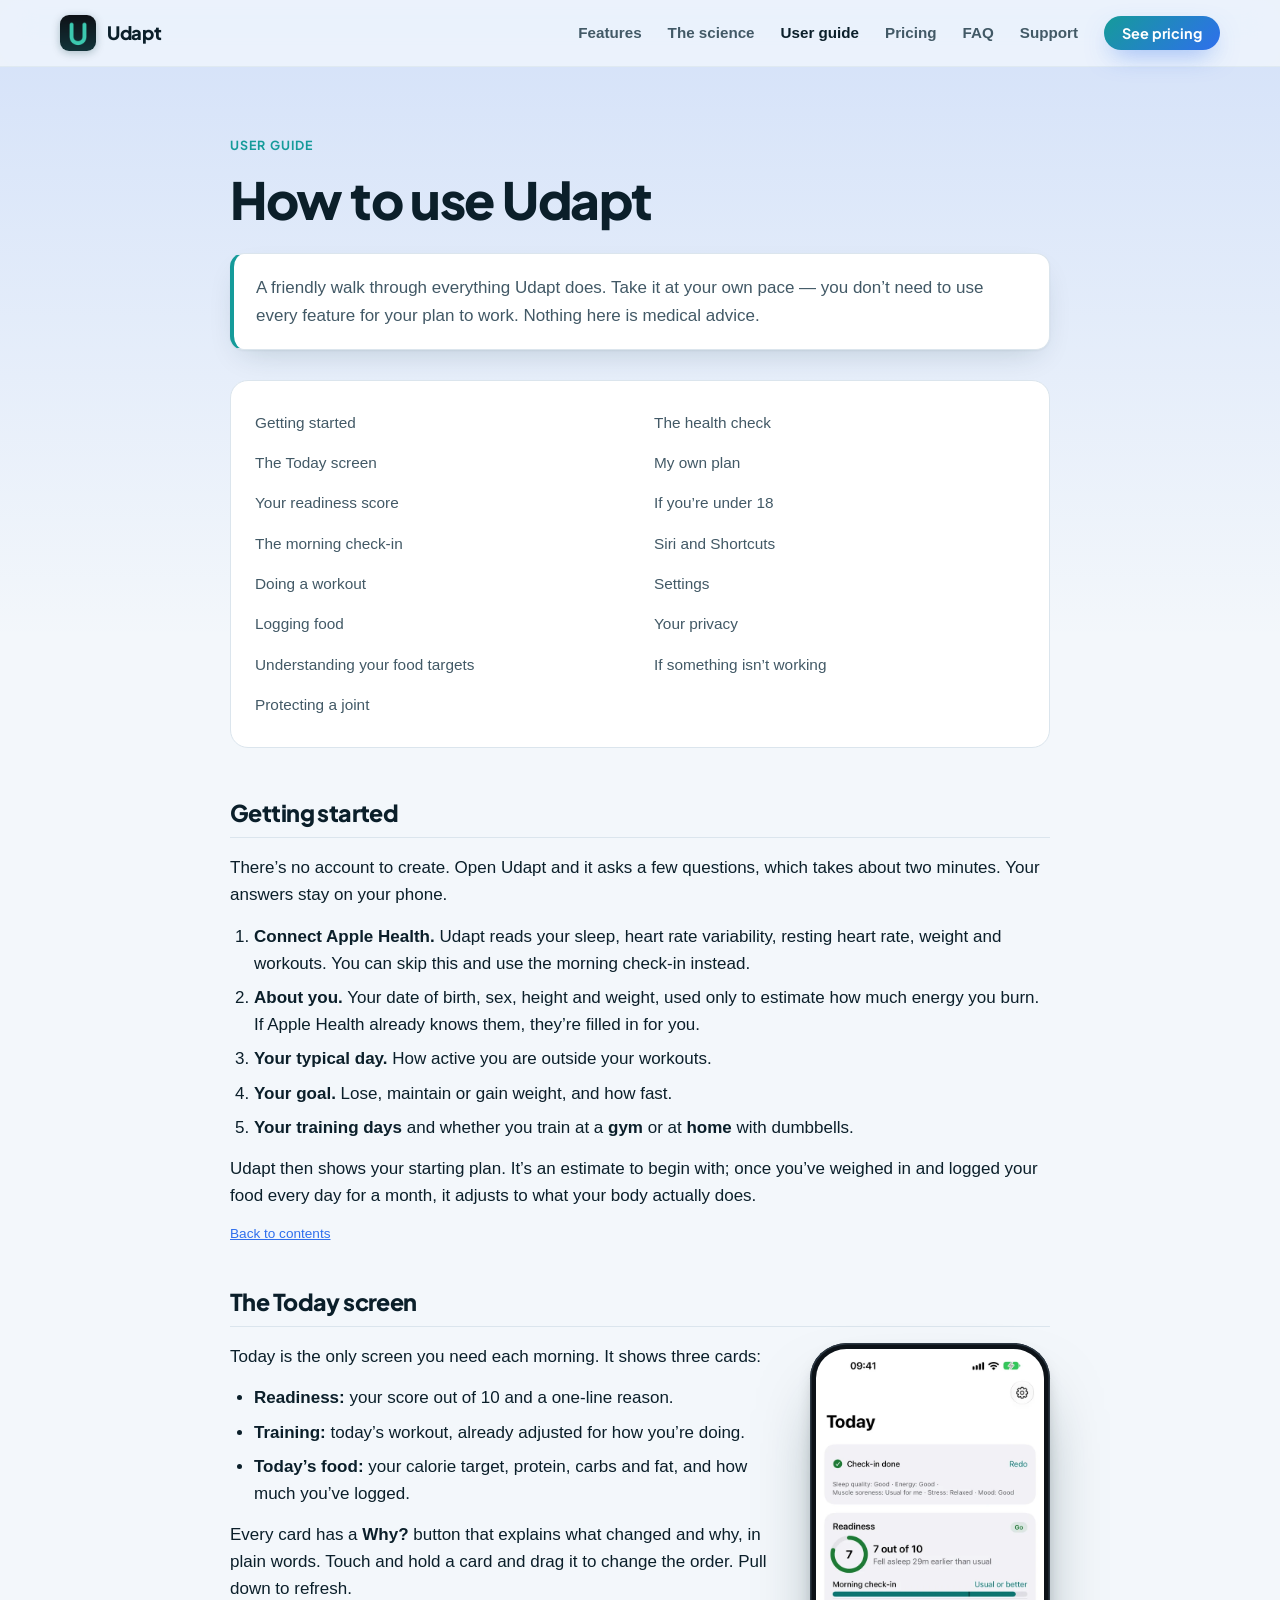
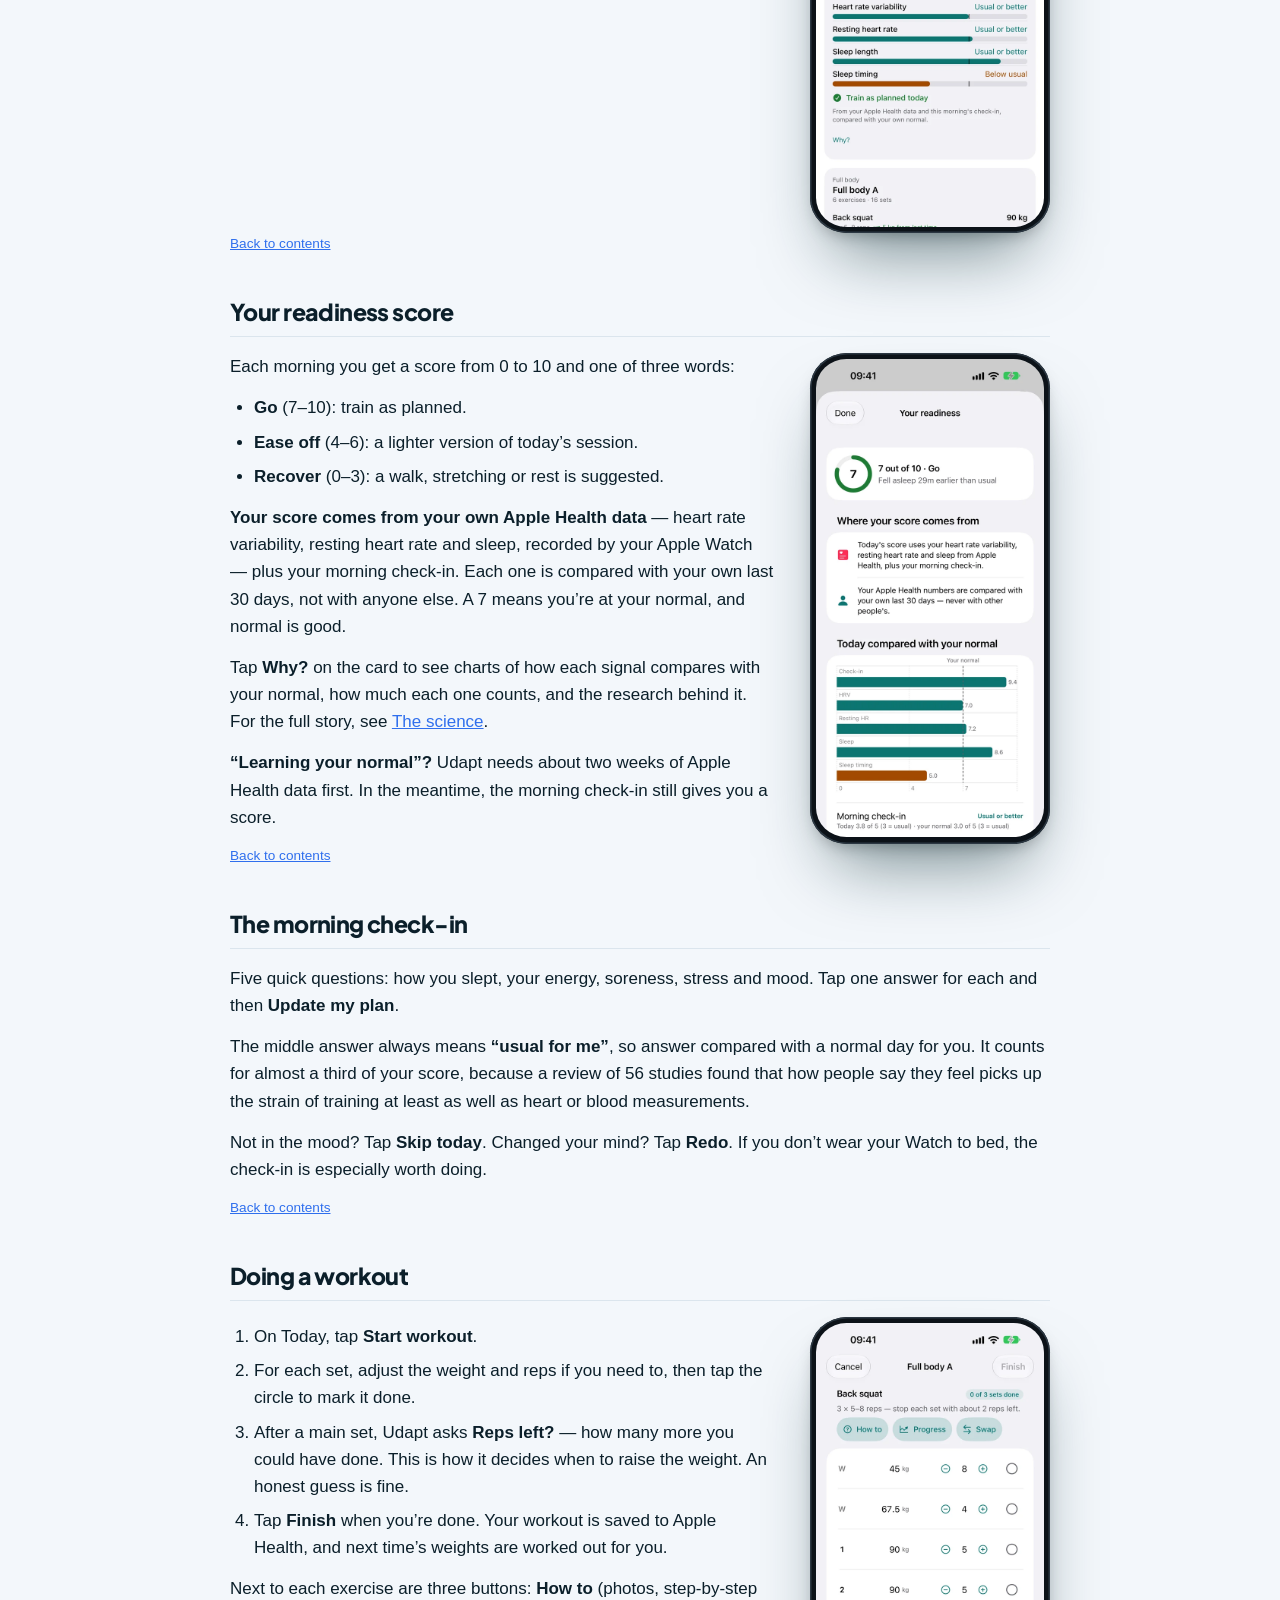
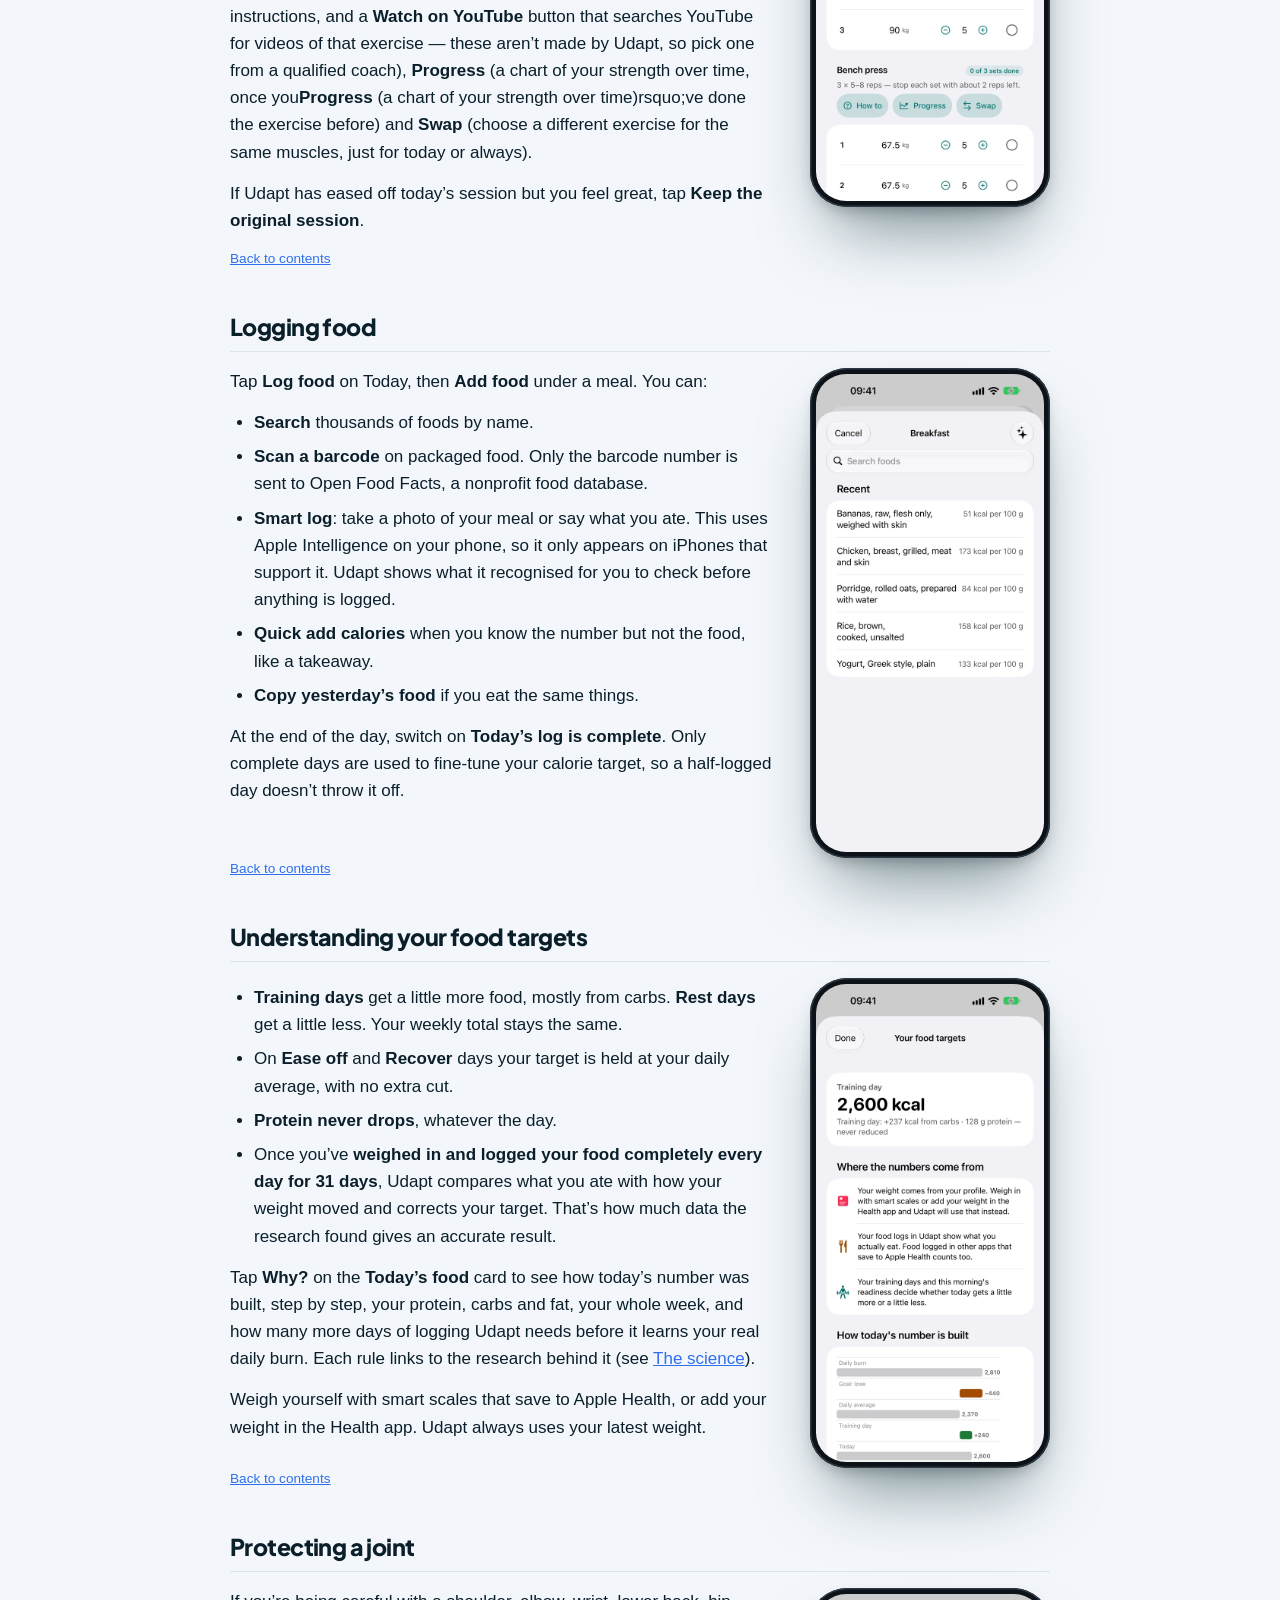
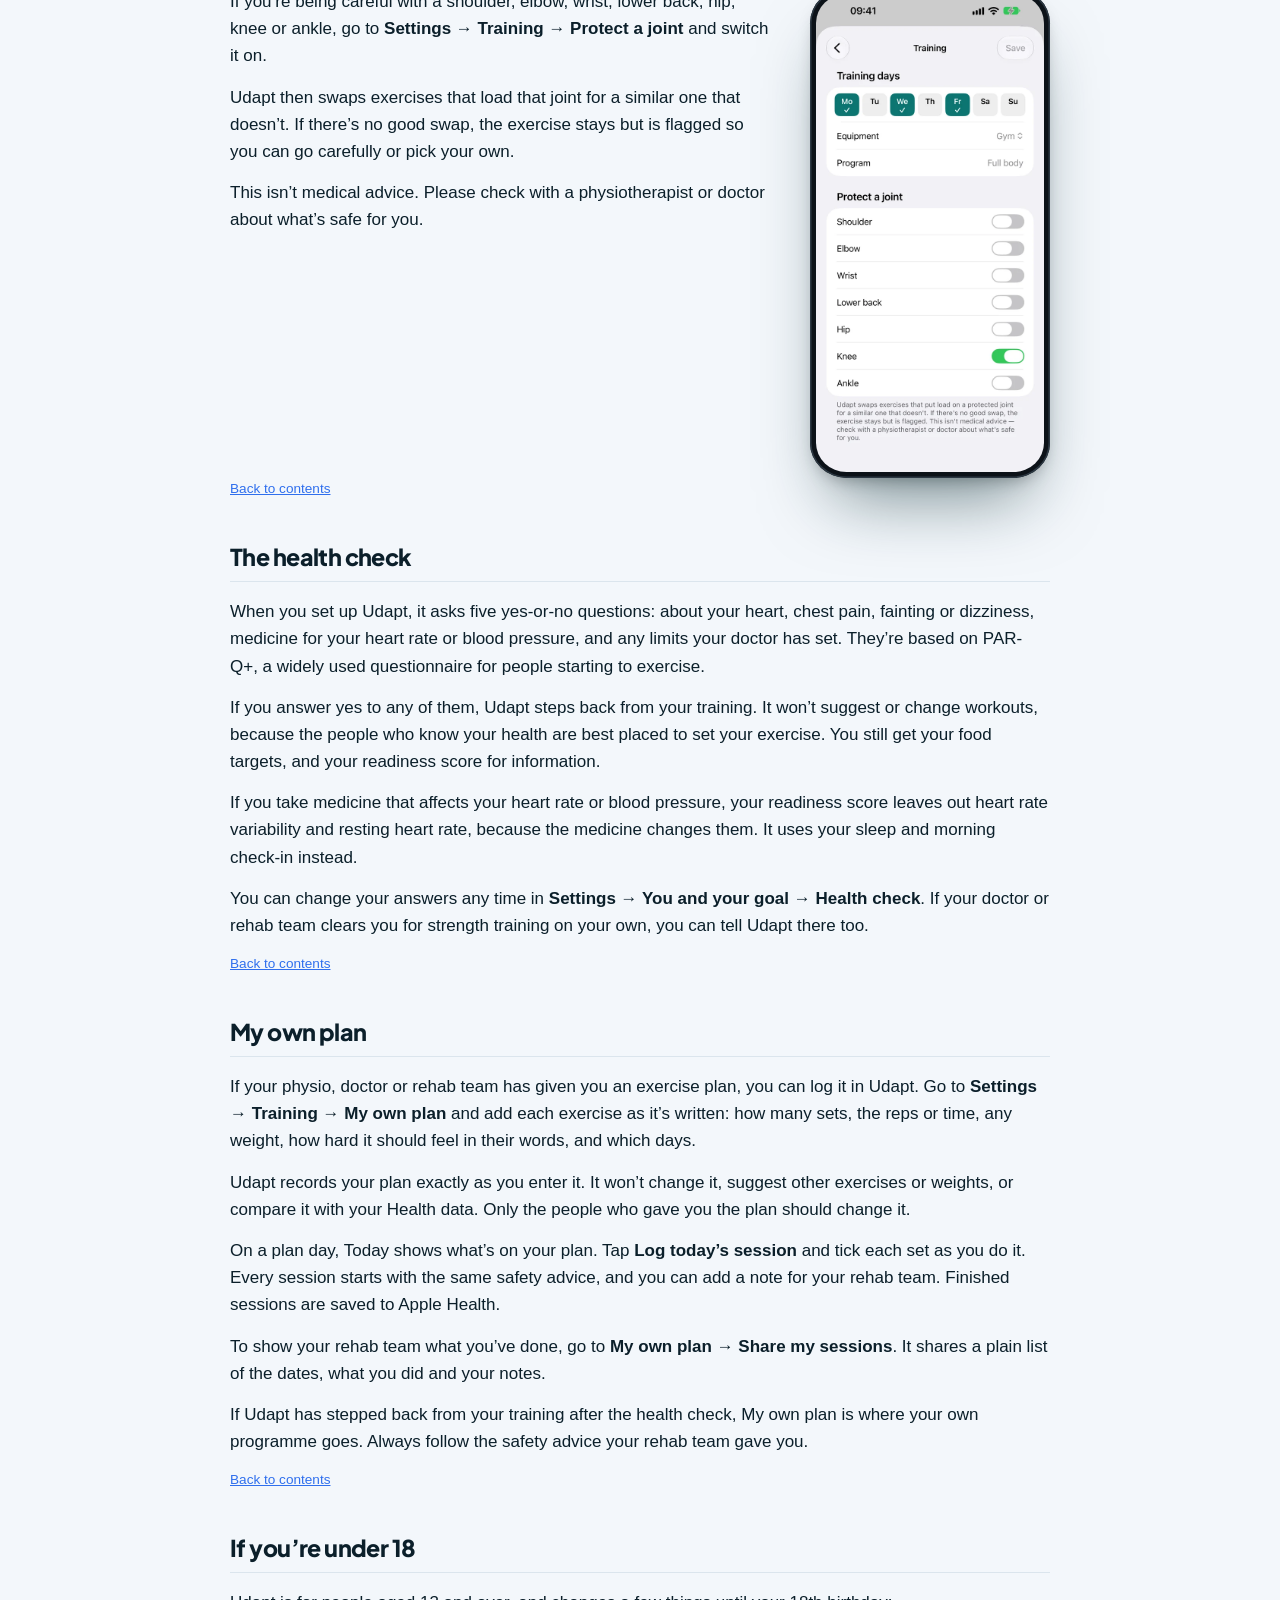
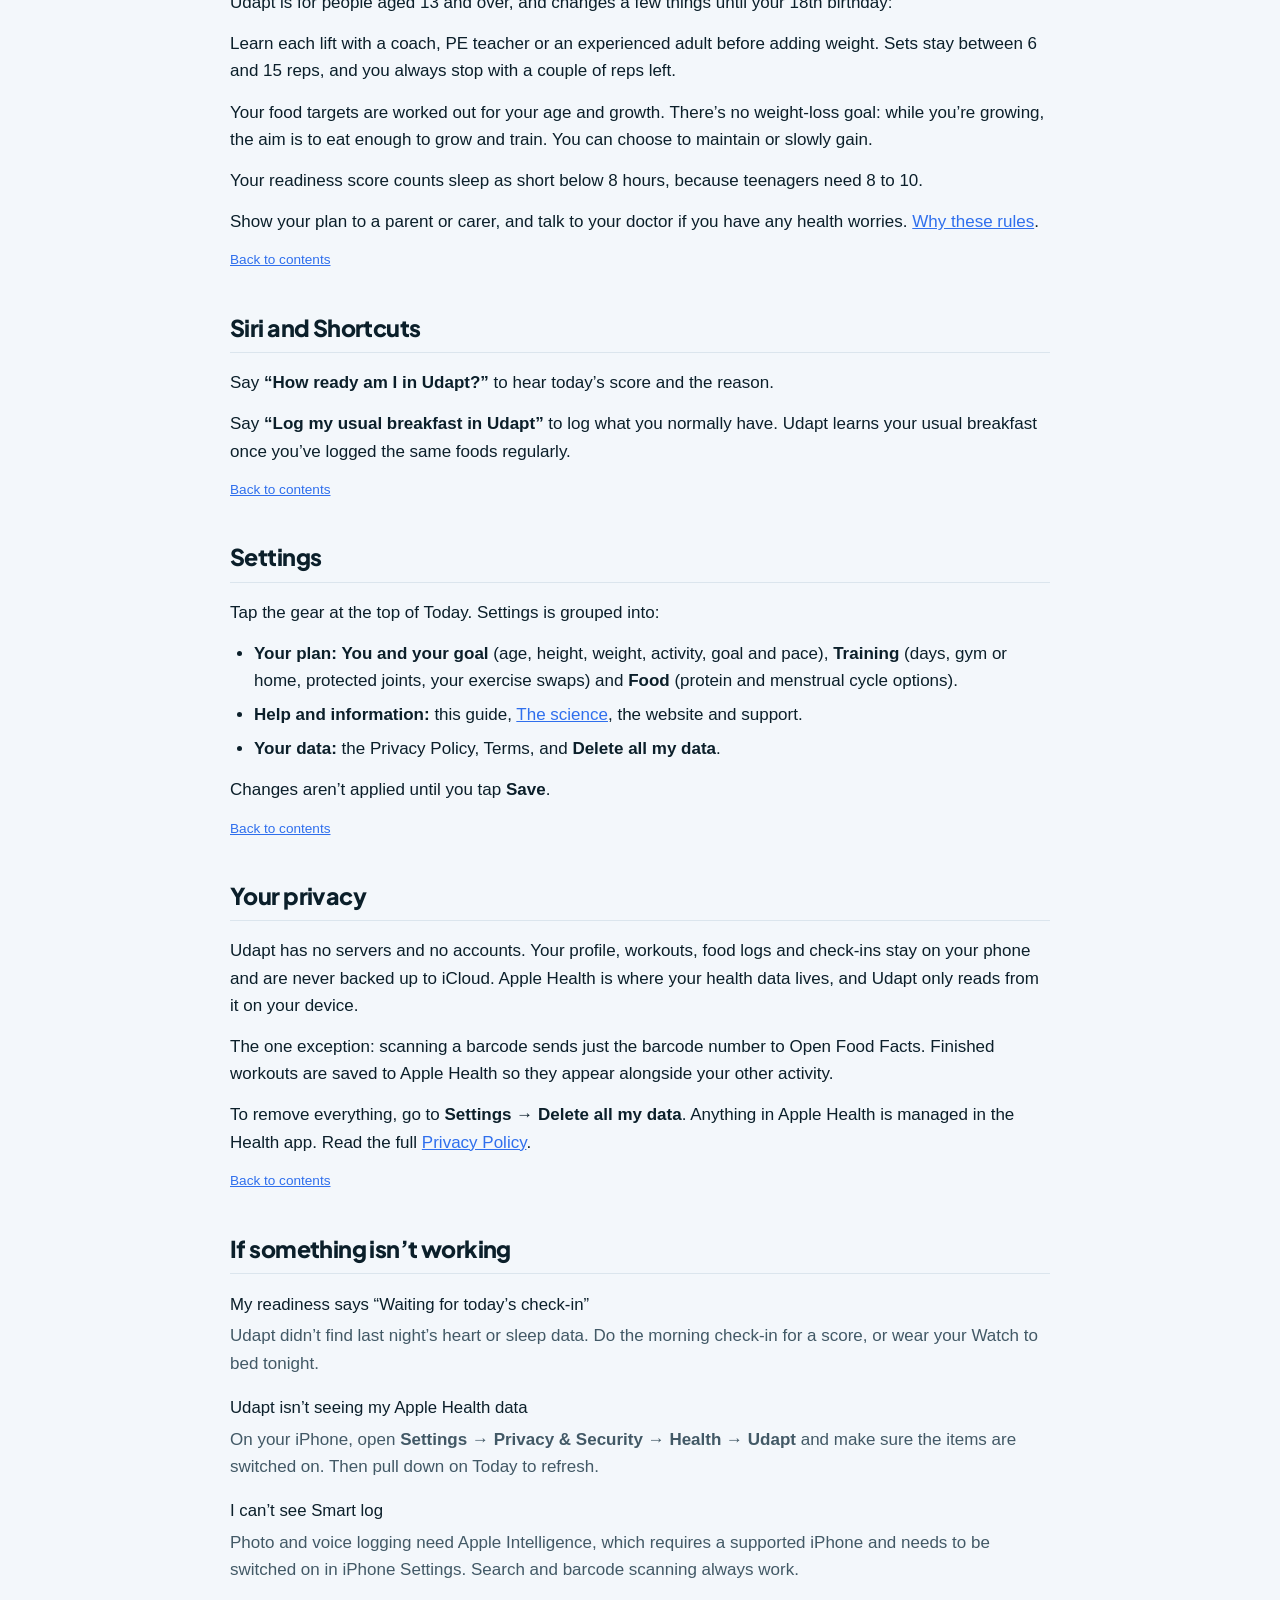
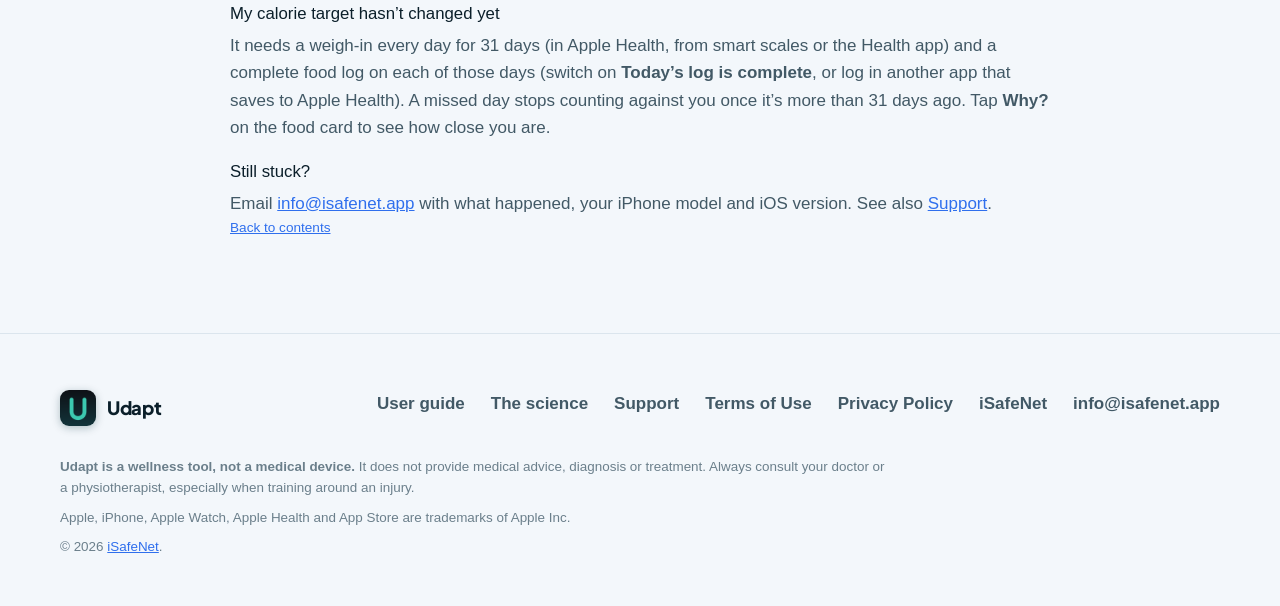
==== commit c56ca490: "v1.1: My own plan in the guide and privacy policy (merge when v1.1 ships) Co-Authored-By: Claude Opu" ====
--- a/guide.html
+++ b/guide.html
@@ -34,7 +34,7 @@
   <p class="eyebrow">User guide</p>
   <h1>How to use Udapt</h1>
   <div class="lede"><p>A friendly walk through everything Udapt does. Take it at your own pace &mdash; you don&rsquo;t need to use every feature for your plan to work. Nothing here is medical advice.</p></div>
-  <nav class="toc guide-toc" id="contents" aria-label="Guide contents"><ol><li><a href="#start">Getting started</a></li><li><a href="#today">The Today screen</a></li><li><a href="#readiness">Your readiness score</a></li><li><a href="#checkin">The morning check-in</a></li><li><a href="#workout">Doing a workout</a></li><li><a href="#food">Logging food</a></li><li><a href="#targets">Understanding your food targets</a></li><li><a href="#joint">Protecting a joint</a></li><li><a href="#health-check">The health check</a></li><li><a href="#under-18">If you&rsquo;re under 18</a></li><li><a href="#siri">Siri and Shortcuts</a></li><li><a href="#settings">Settings</a></li><li><a href="#privacy">Your privacy</a></li><li><a href="#help">If something isn&rsquo;t working</a></li></ol></nav>
+  <nav class="toc guide-toc" id="contents" aria-label="Guide contents"><ol><li><a href="#start">Getting started</a></li><li><a href="#today">The Today screen</a></li><li><a href="#readiness">Your readiness score</a></li><li><a href="#checkin">The morning check-in</a></li><li><a href="#workout">Doing a workout</a></li><li><a href="#food">Logging food</a></li><li><a href="#targets">Understanding your food targets</a></li><li><a href="#joint">Protecting a joint</a></li><li><a href="#health-check">The health check</a></li><li><a href="#own-plan">My own plan</a></li><li><a href="#under-18">If you&rsquo;re under 18</a></li><li><a href="#siri">Siri and Shortcuts</a></li><li><a href="#settings">Settings</a></li><li><a href="#privacy">Your privacy</a></li><li><a href="#help">If something isn&rsquo;t working</a></li></ol></nav>
 </div></div>
 <div class="wrap"><div class="doc">
 <section class="clause guide-step" id="start">
@@ -121,6 +121,15 @@
 <p>You can change your answers any time in <b>Settings &rarr; You and your goal &rarr; Health check</b>. If your doctor or rehab team clears you for strength training on your own, you can tell Udapt there too.</p></div>
 <p class="guide-top"><a href="#contents">Back to contents</a></p>
 </section>
+<section class="clause guide-step" id="own-plan">
+<h2 class="clause-title">My own plan</h2>
+<div class="guide-text"><p>If your physio, doctor or rehab team has given you an exercise plan, you can log it in Udapt. Go to <b>Settings &rarr; Training &rarr; My own plan</b> and add each exercise as it&rsquo;s written: how many sets, the reps or time, any weight, how hard it should feel in their words, and which days.</p>
+<p>Udapt records your plan exactly as you enter it. It won&rsquo;t change it, suggest other exercises or weights, or compare it with your Health data. Only the people who gave you the plan should change it.</p>
+<p>On a plan day, Today shows what&rsquo;s on your plan. Tap <b>Log today&rsquo;s session</b> and tick each set as you do it. Every session starts with the same safety advice, and you can add a note for your rehab team. Finished sessions are saved to Apple Health.</p>
+<p>To show your rehab team what you&rsquo;ve done, go to <b>My own plan &rarr; Share my sessions</b>. It shares a plain list of the dates, what you did and your notes.</p>
+<p>If Udapt has stepped back from your training after the health check, My own plan is where your own programme goes. Always follow the safety advice your rehab team gave you.</p></div>
+<p class="guide-top"><a href="#contents">Back to contents</a></p>
+</section>
 <section class="clause guide-step" id="under-18">
 <h2 class="clause-title">If you&rsquo;re under 18</h2>
 <div class="guide-text"><p>Udapt is for people aged 13 and over, and changes a few things until your 18th birthday:</p>
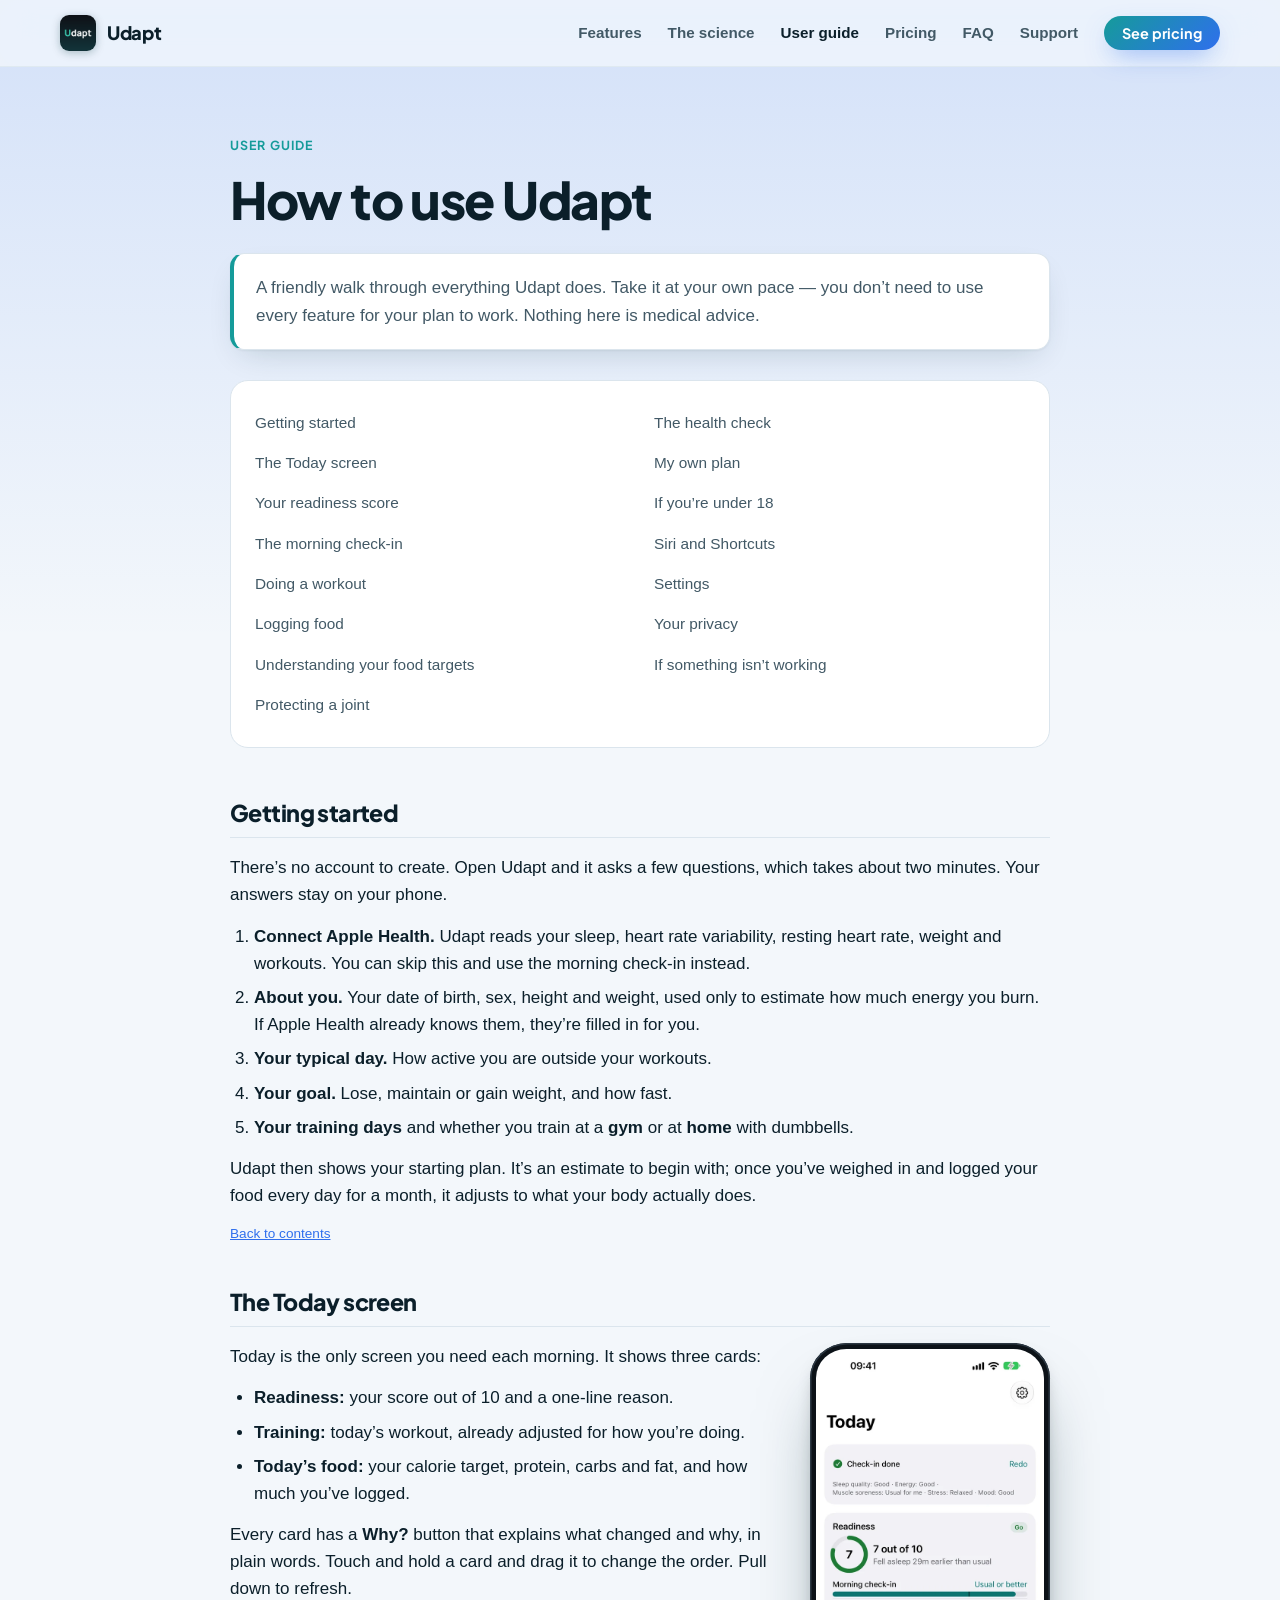
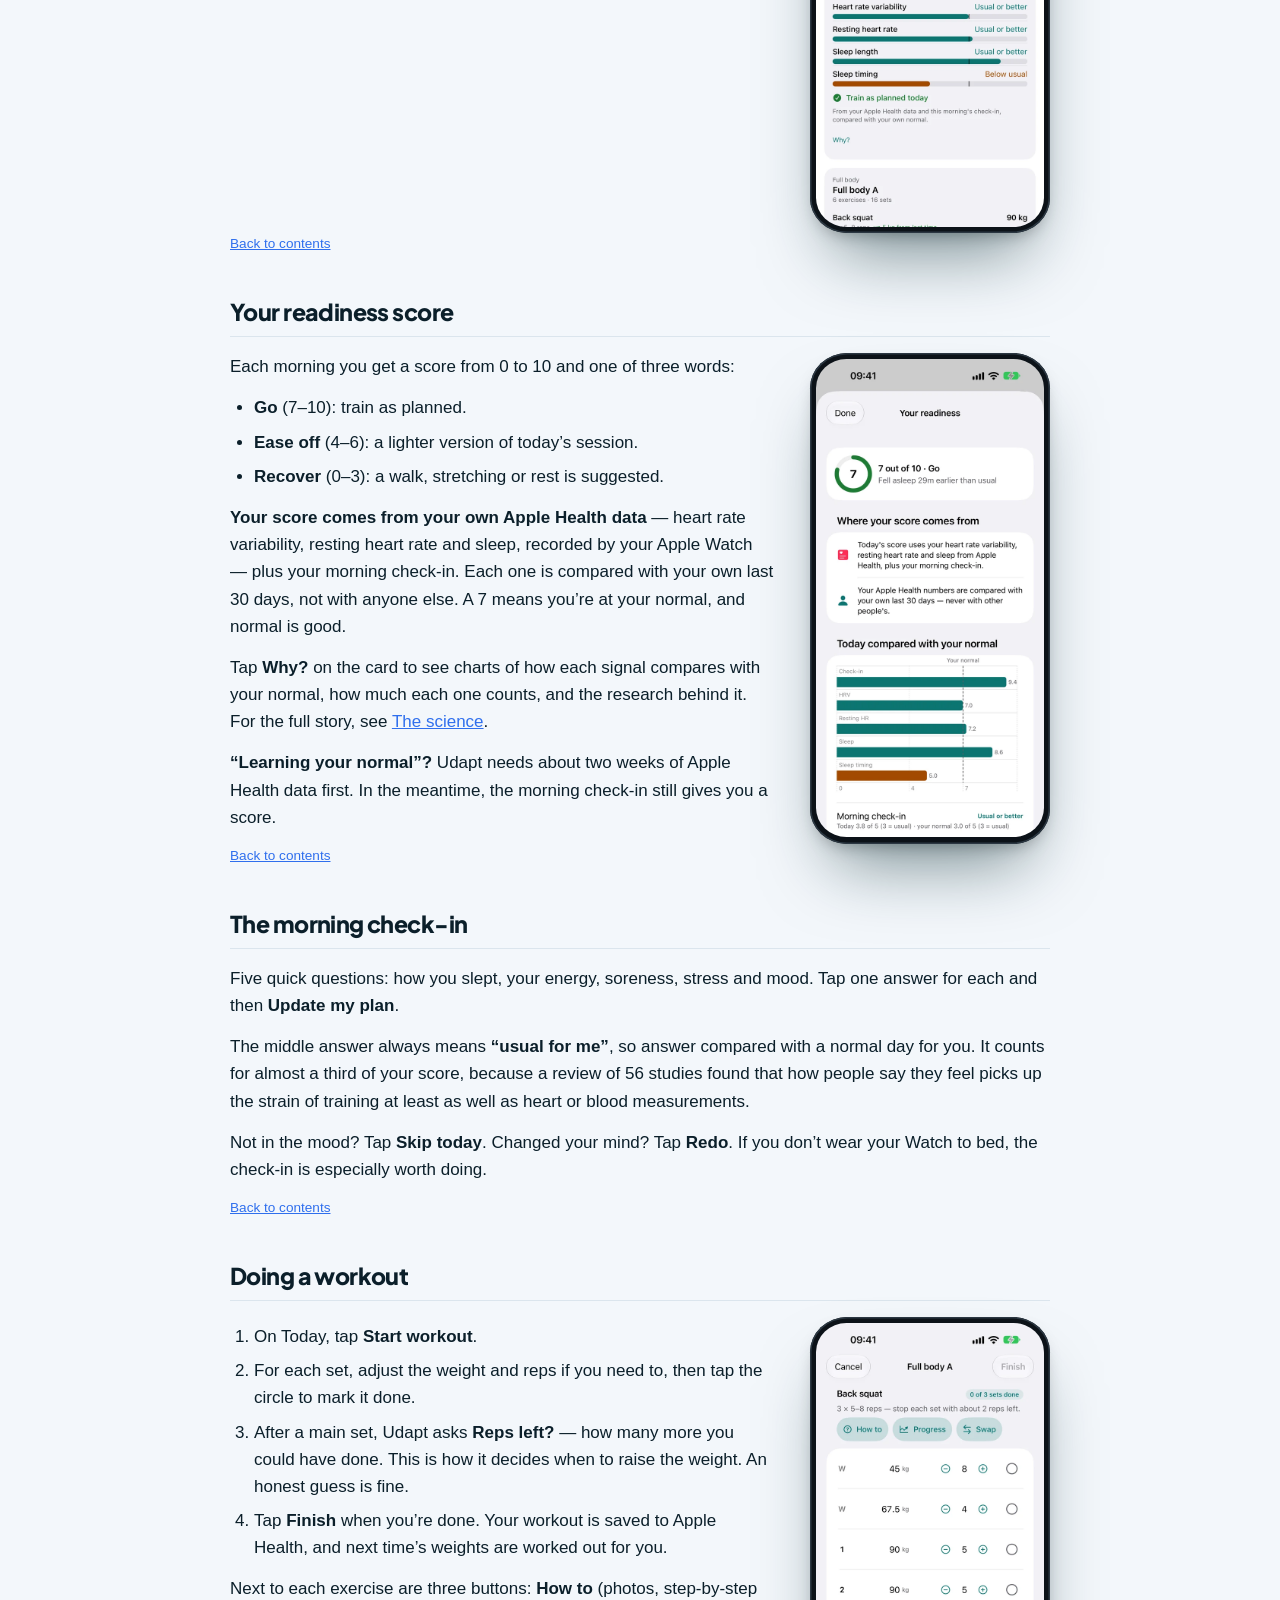
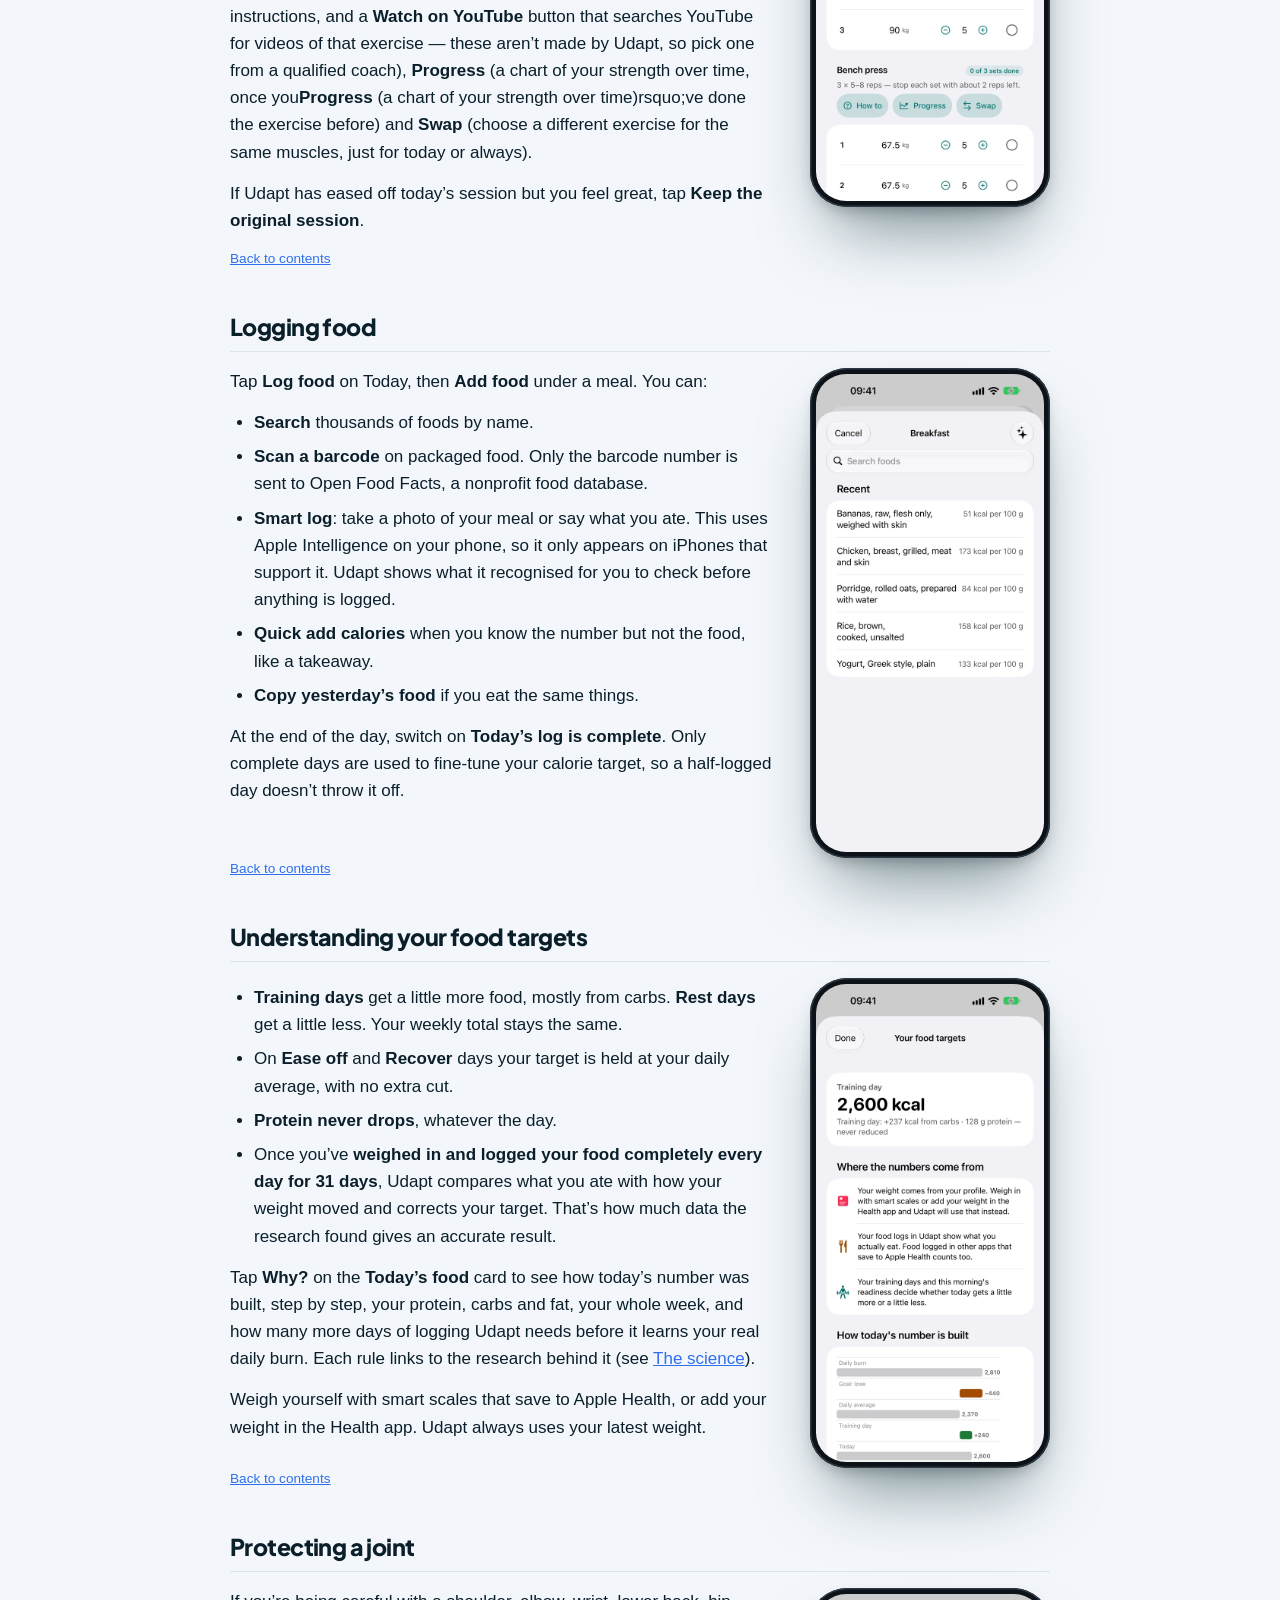
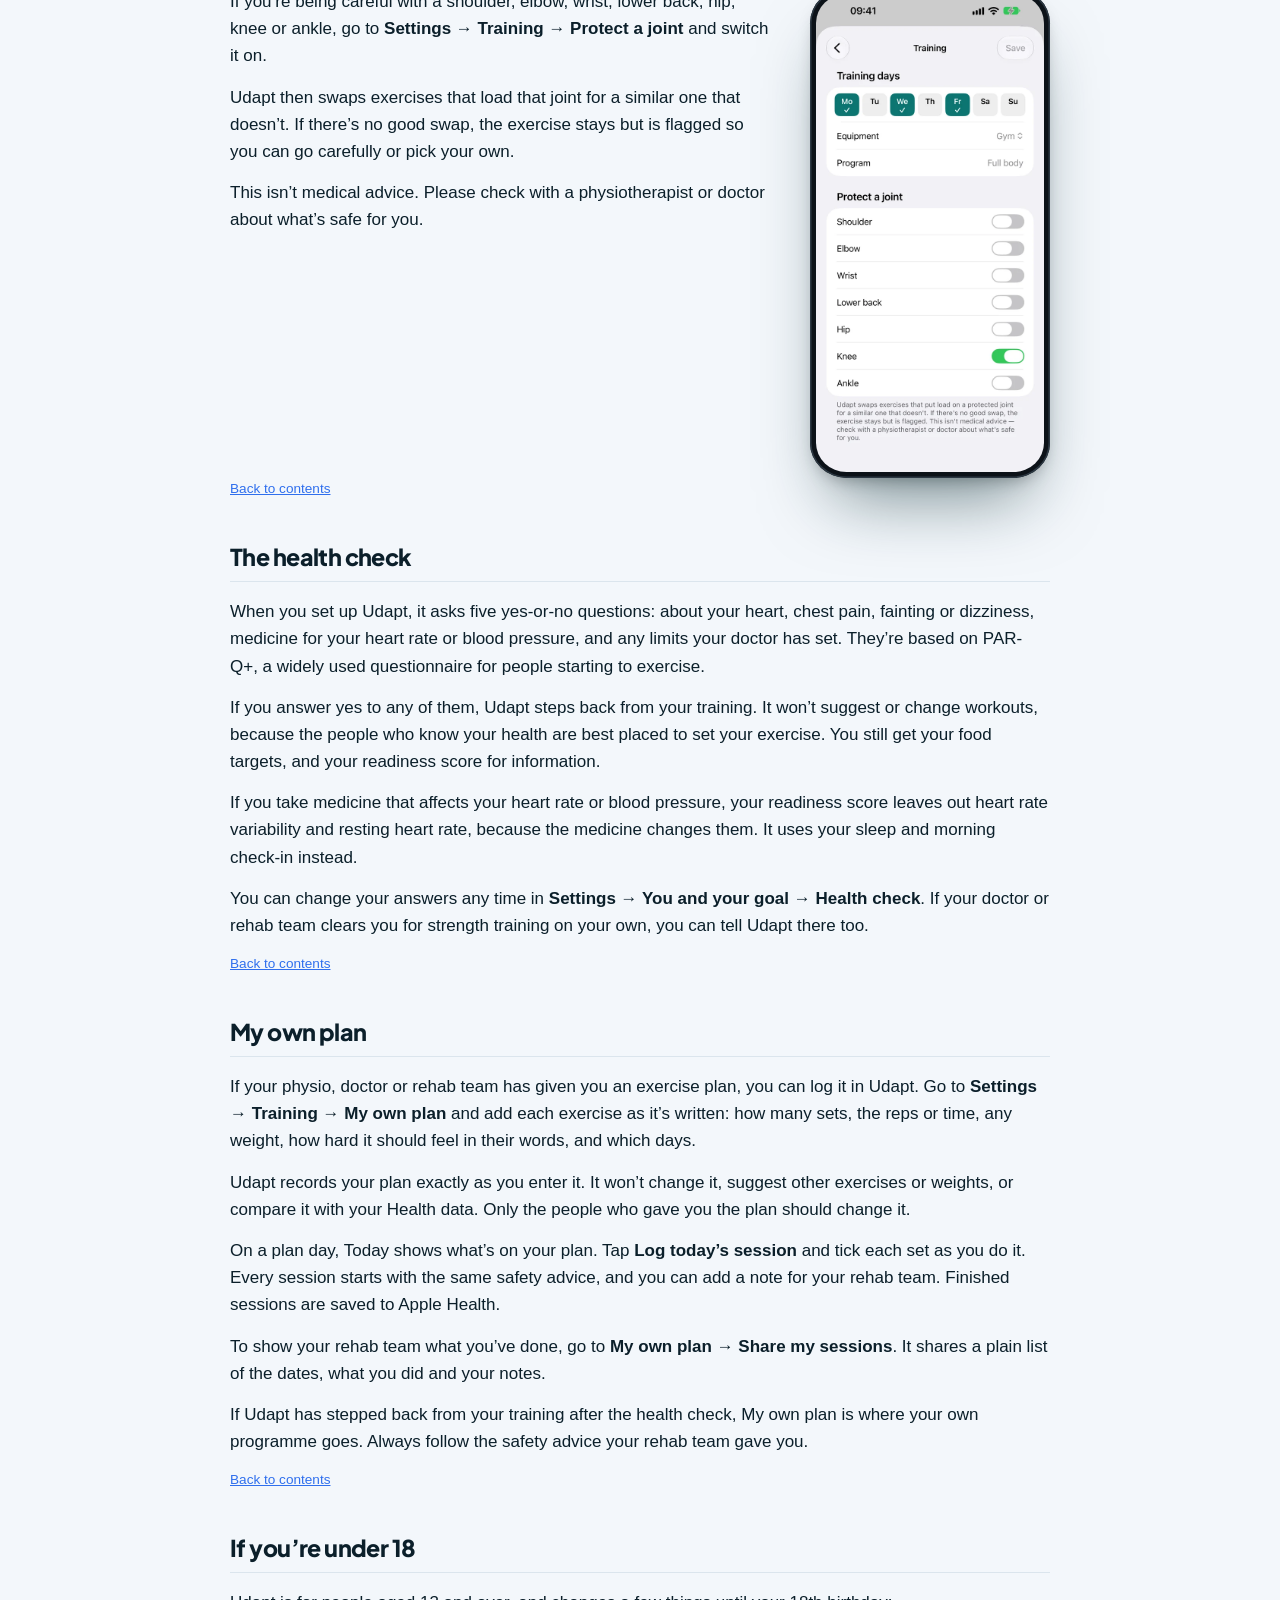
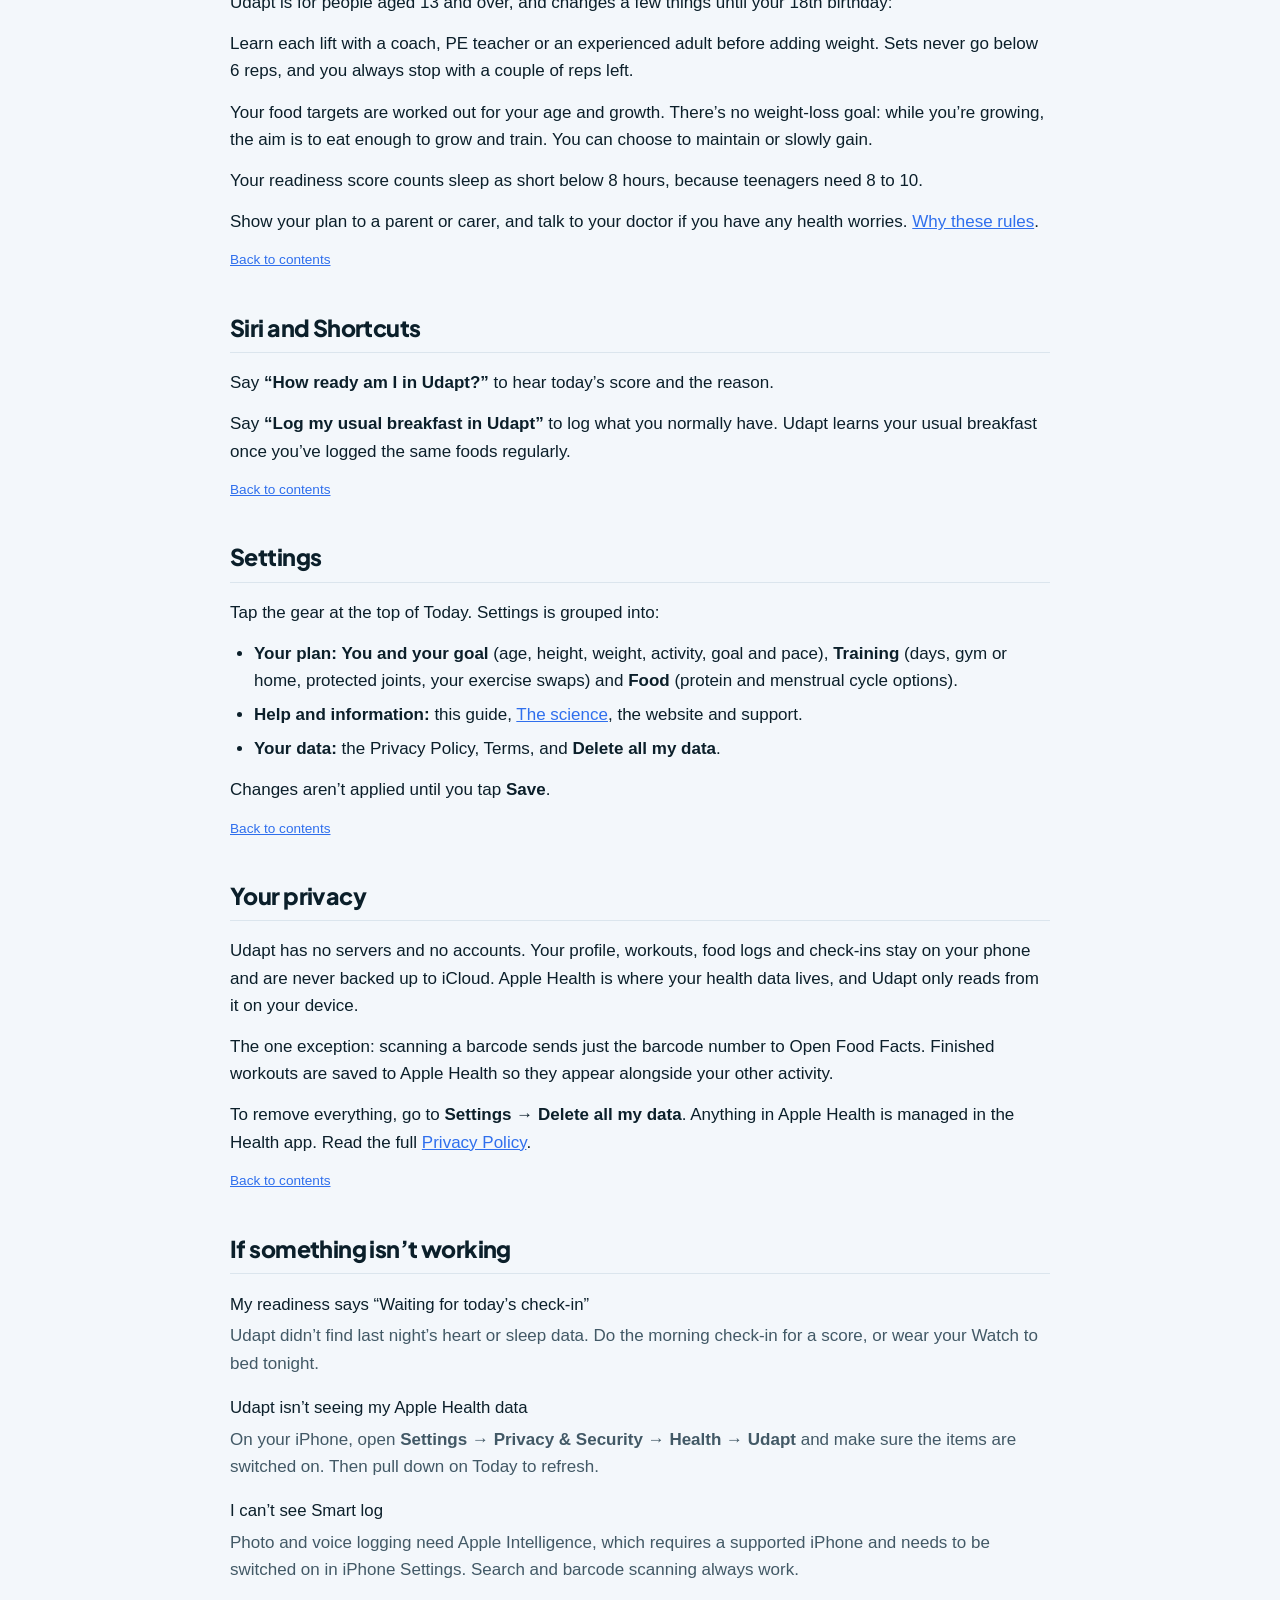
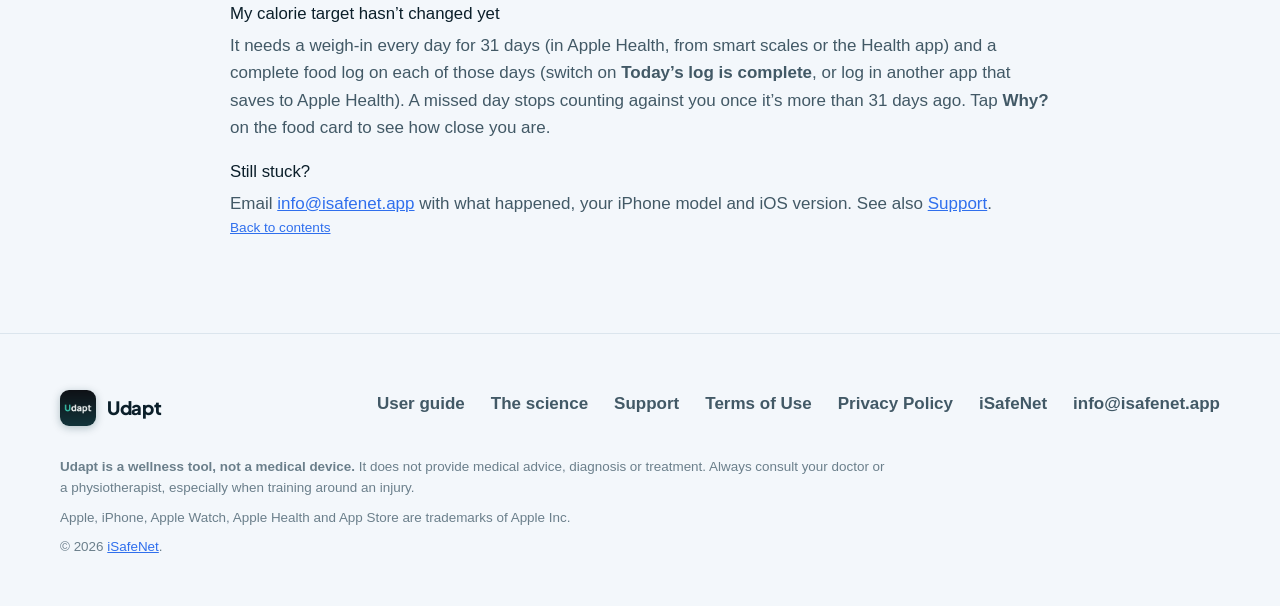
==== commit 7e8d3c32: "Fact-check corrections: protein stays steady (only calories move with training); sets, effort and we" ====
--- a/guide.html
+++ b/guide.html
@@ -133,7 +133,7 @@
 <section class="clause guide-step" id="under-18">
 <h2 class="clause-title">If you&rsquo;re under 18</h2>
 <div class="guide-text"><p>Udapt is for people aged 13 and over, and changes a few things until your 18th birthday:</p>
-<p>Learn each lift with a coach, PE teacher or an experienced adult before adding weight. Sets stay between 6 and 15 reps, and you always stop with a couple of reps left.</p>
+<p>Learn each lift with a coach, PE teacher or an experienced adult before adding weight. Sets never go below 6 reps, and you always stop with a couple of reps left.</p>
 <p>Your food targets are worked out for your age and growth. There&rsquo;s no weight-loss goal: while you&rsquo;re growing, the aim is to eat enough to grow and train. You can choose to maintain or slowly gain.</p>
 <p>Your readiness score counts sleep as short below 8 hours, because teenagers need 8 to 10.</p>
 <p>Show your plan to a parent or carer, and talk to your doctor if you have any health worries. <a href="science.html#under-18">Why these rules</a>.</p></div>
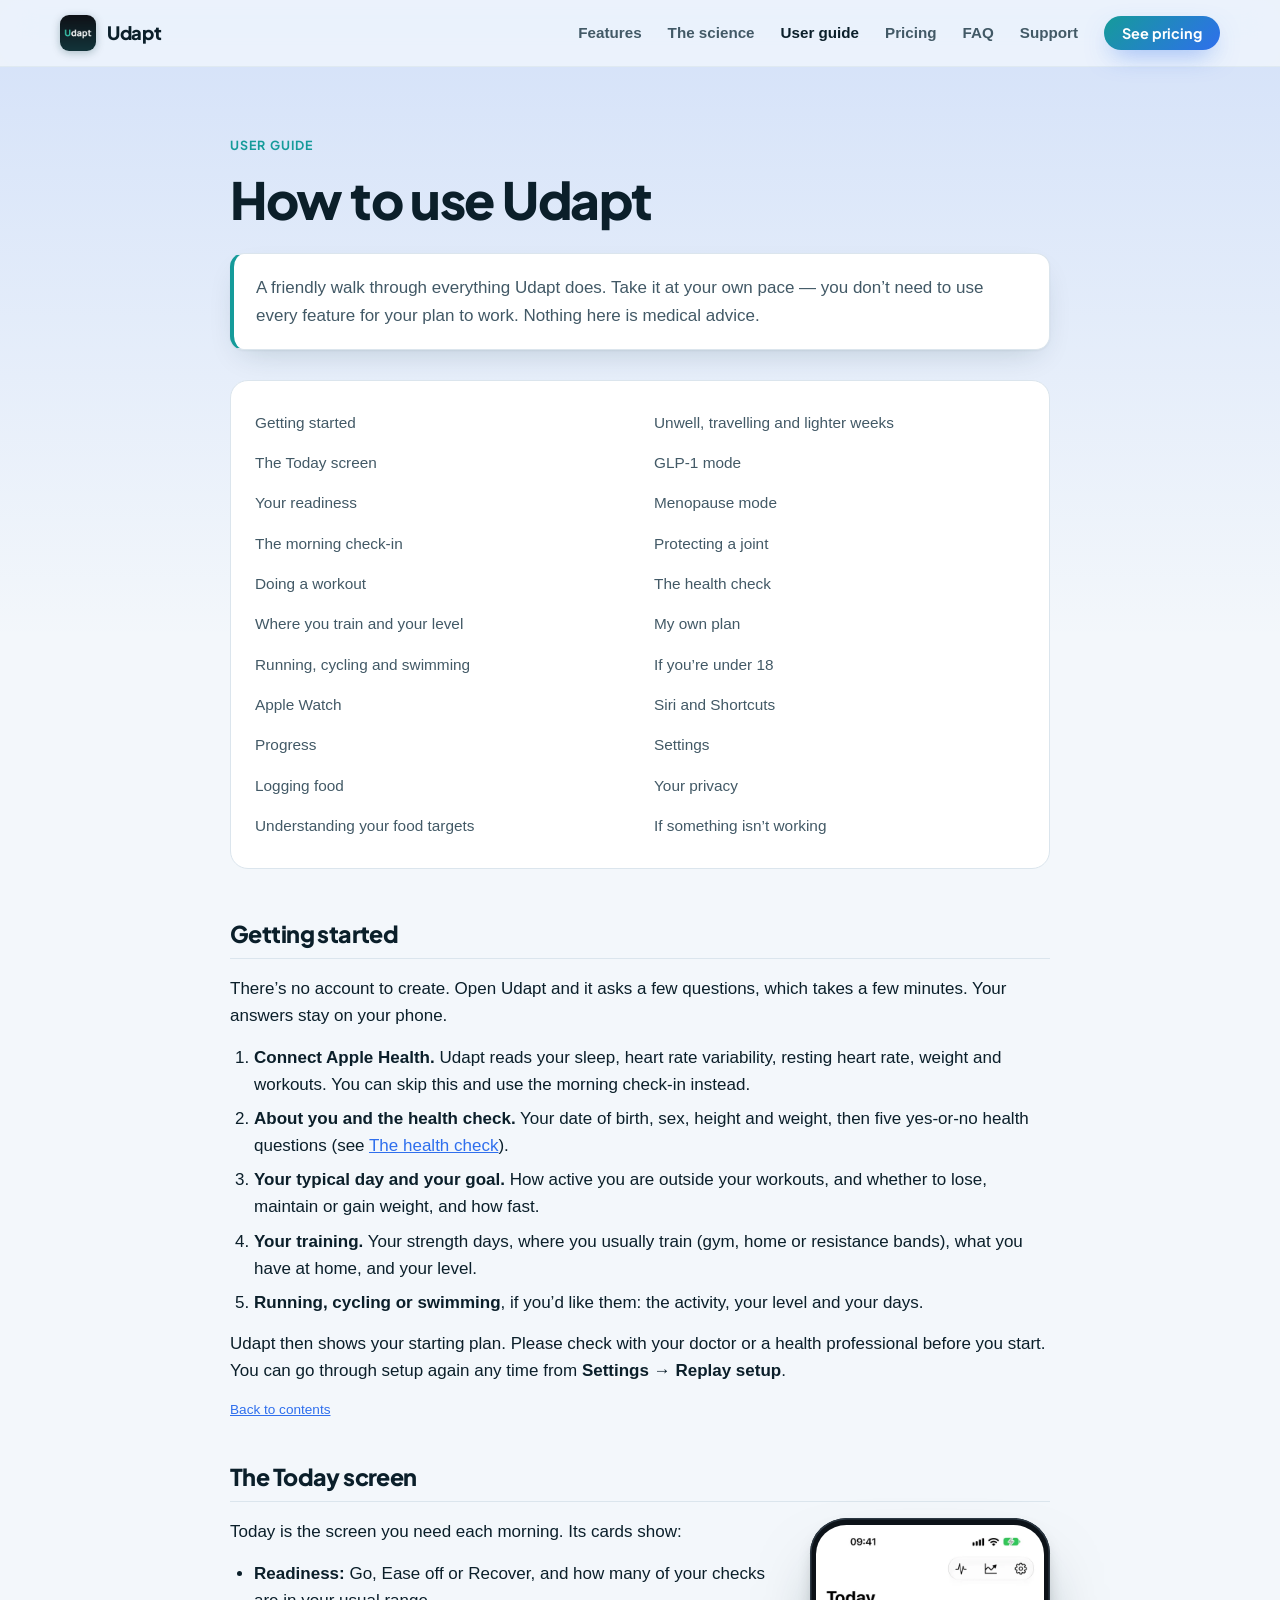
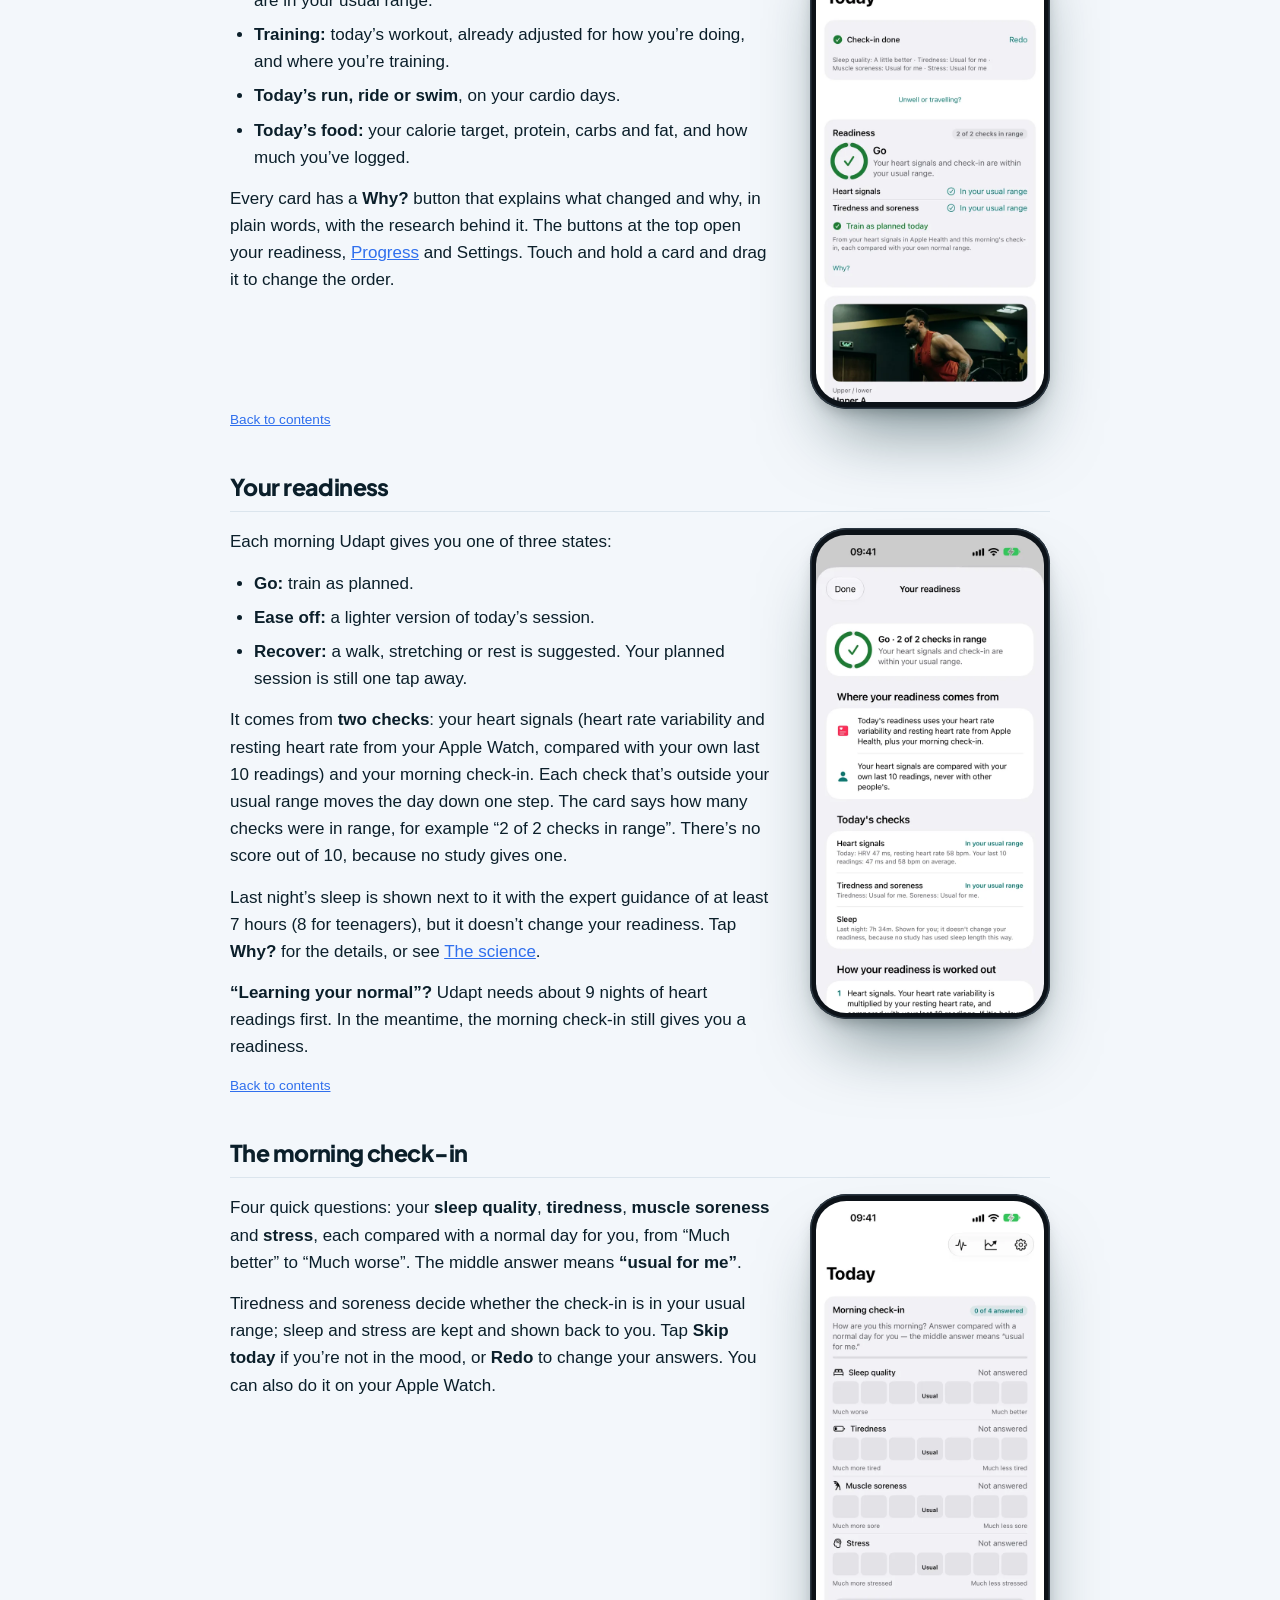
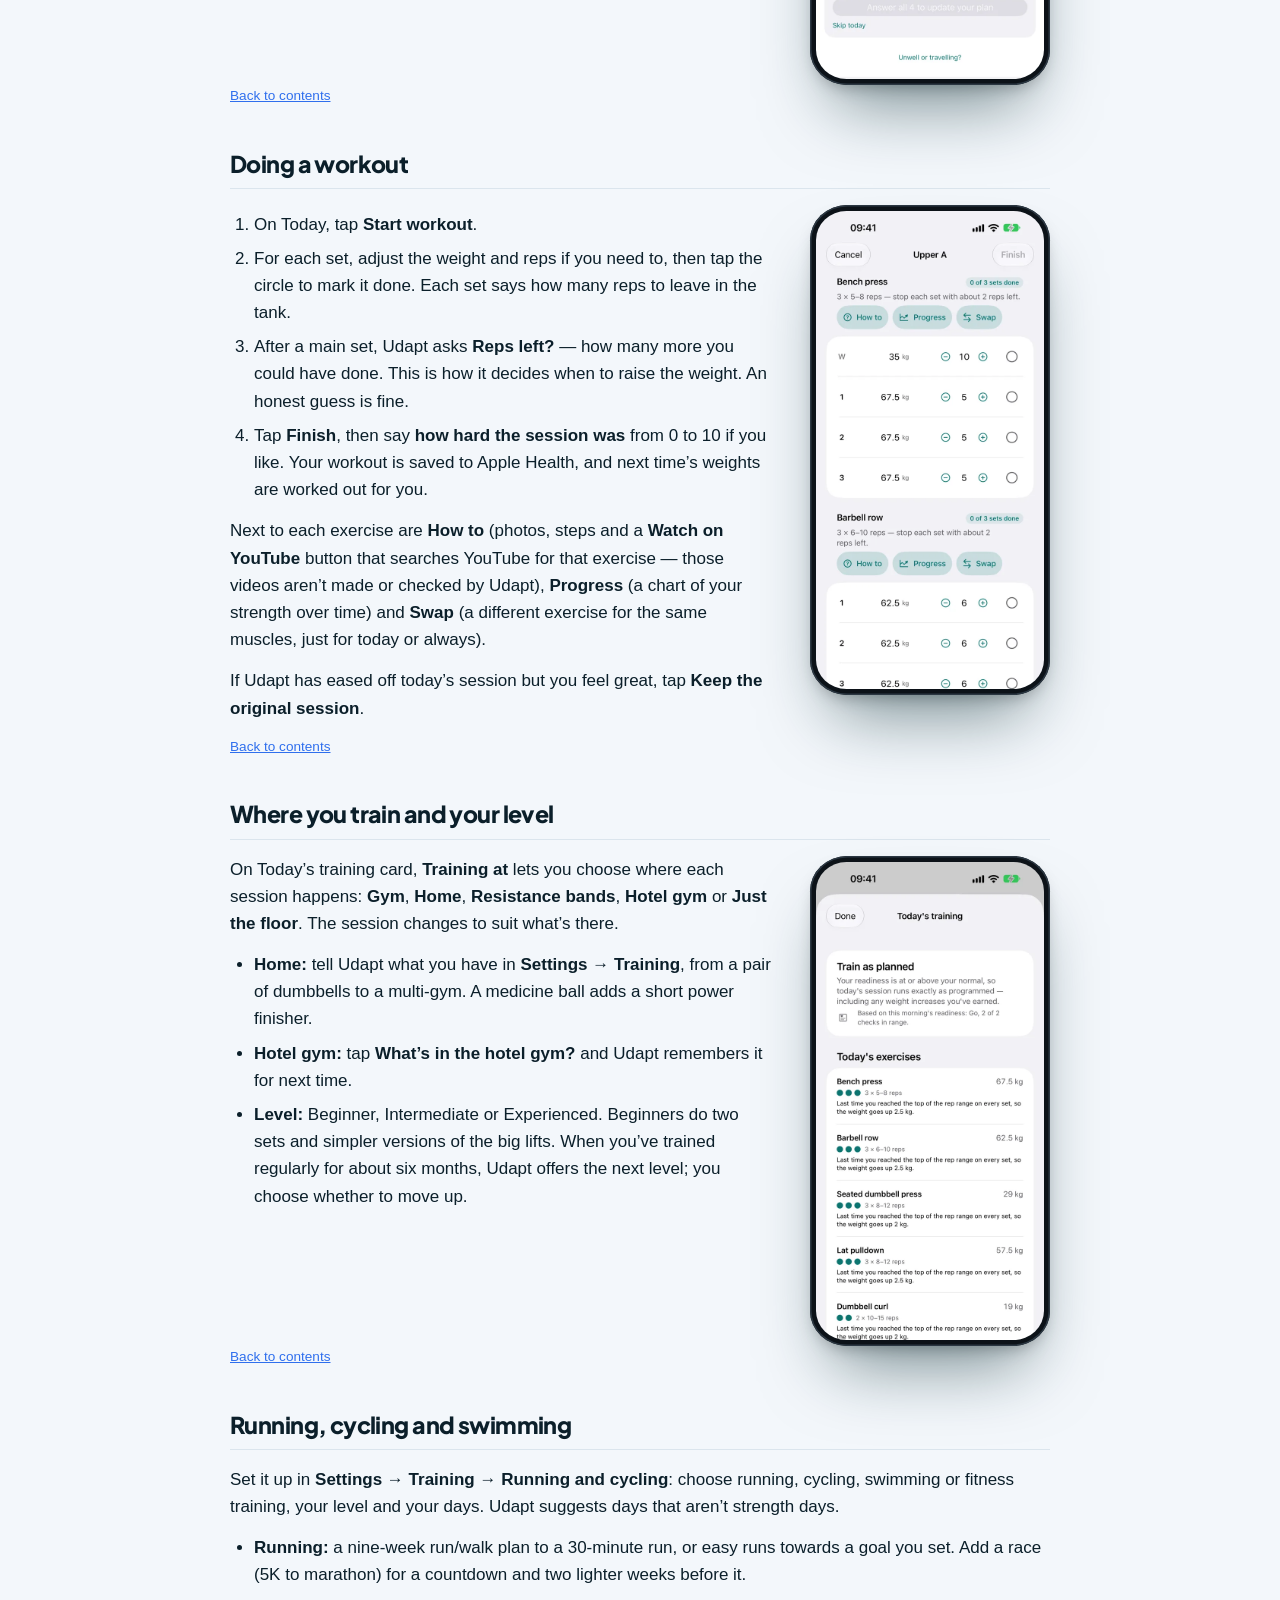
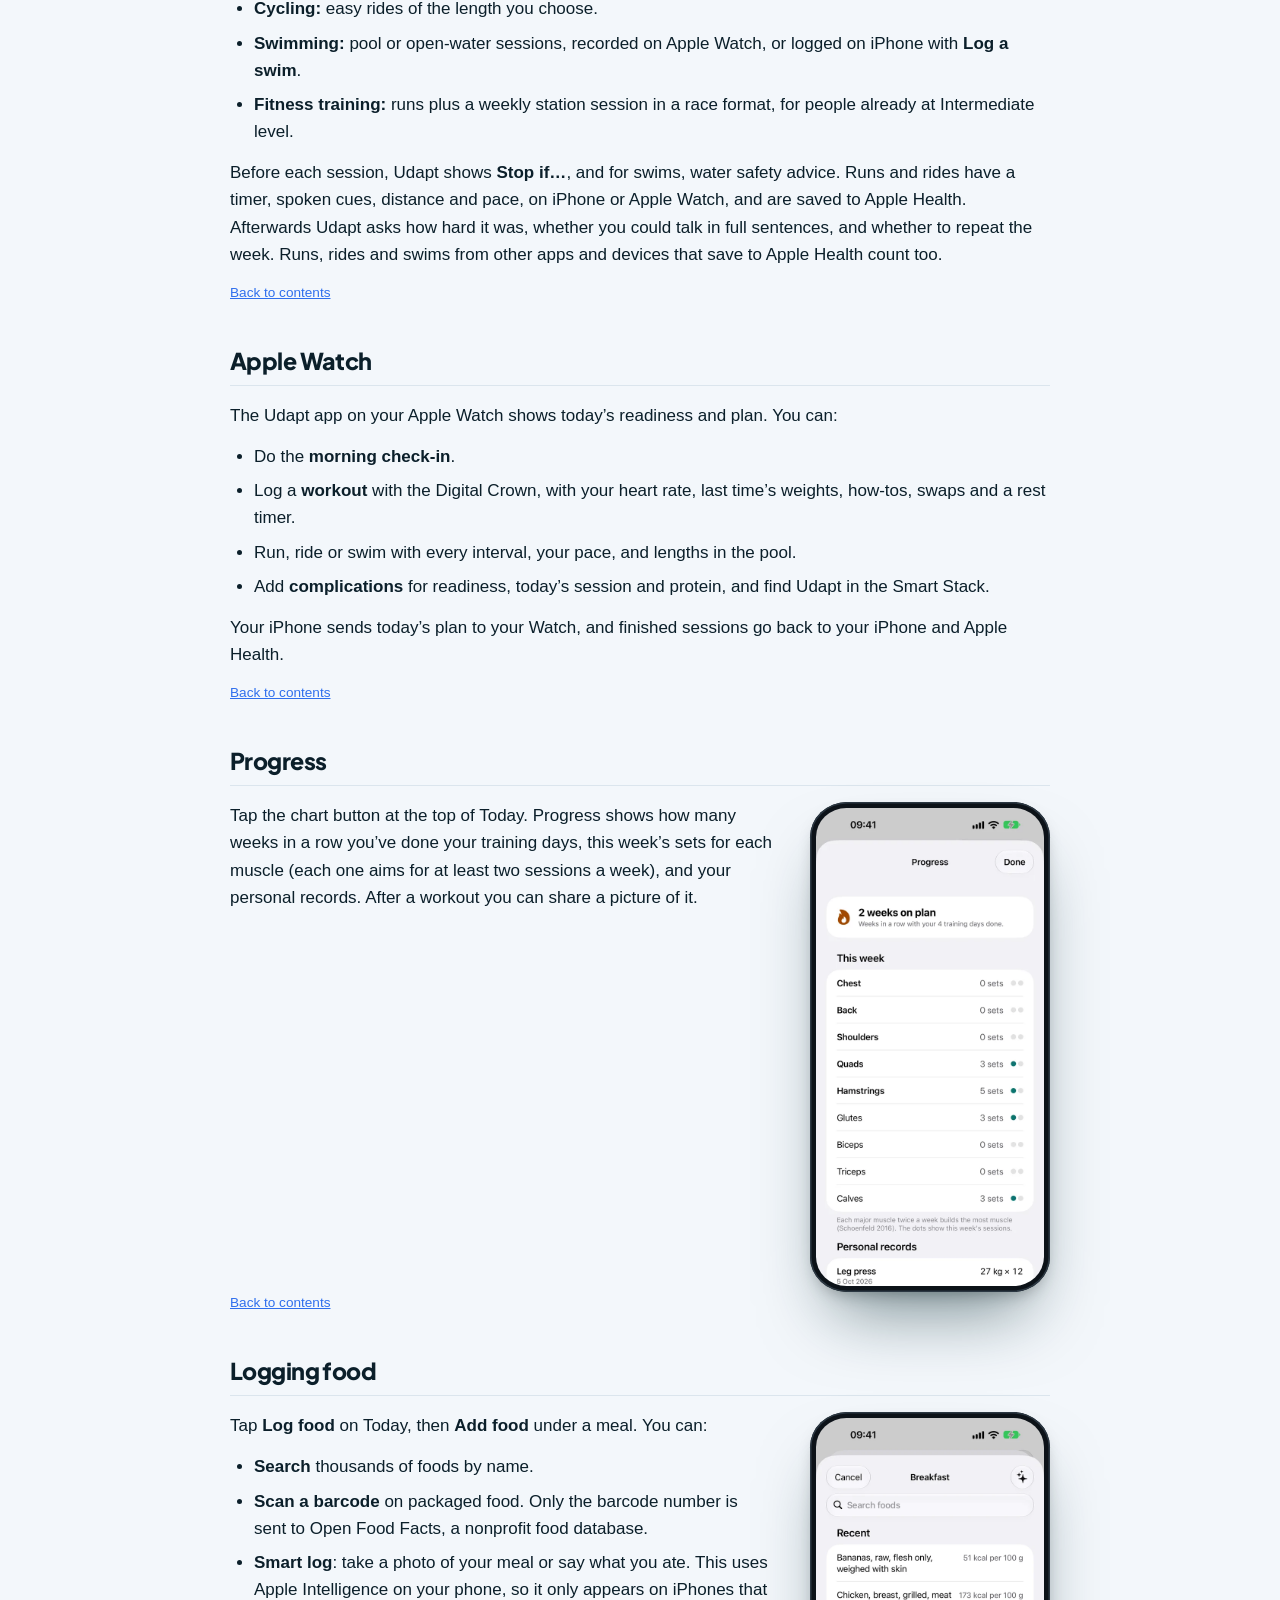
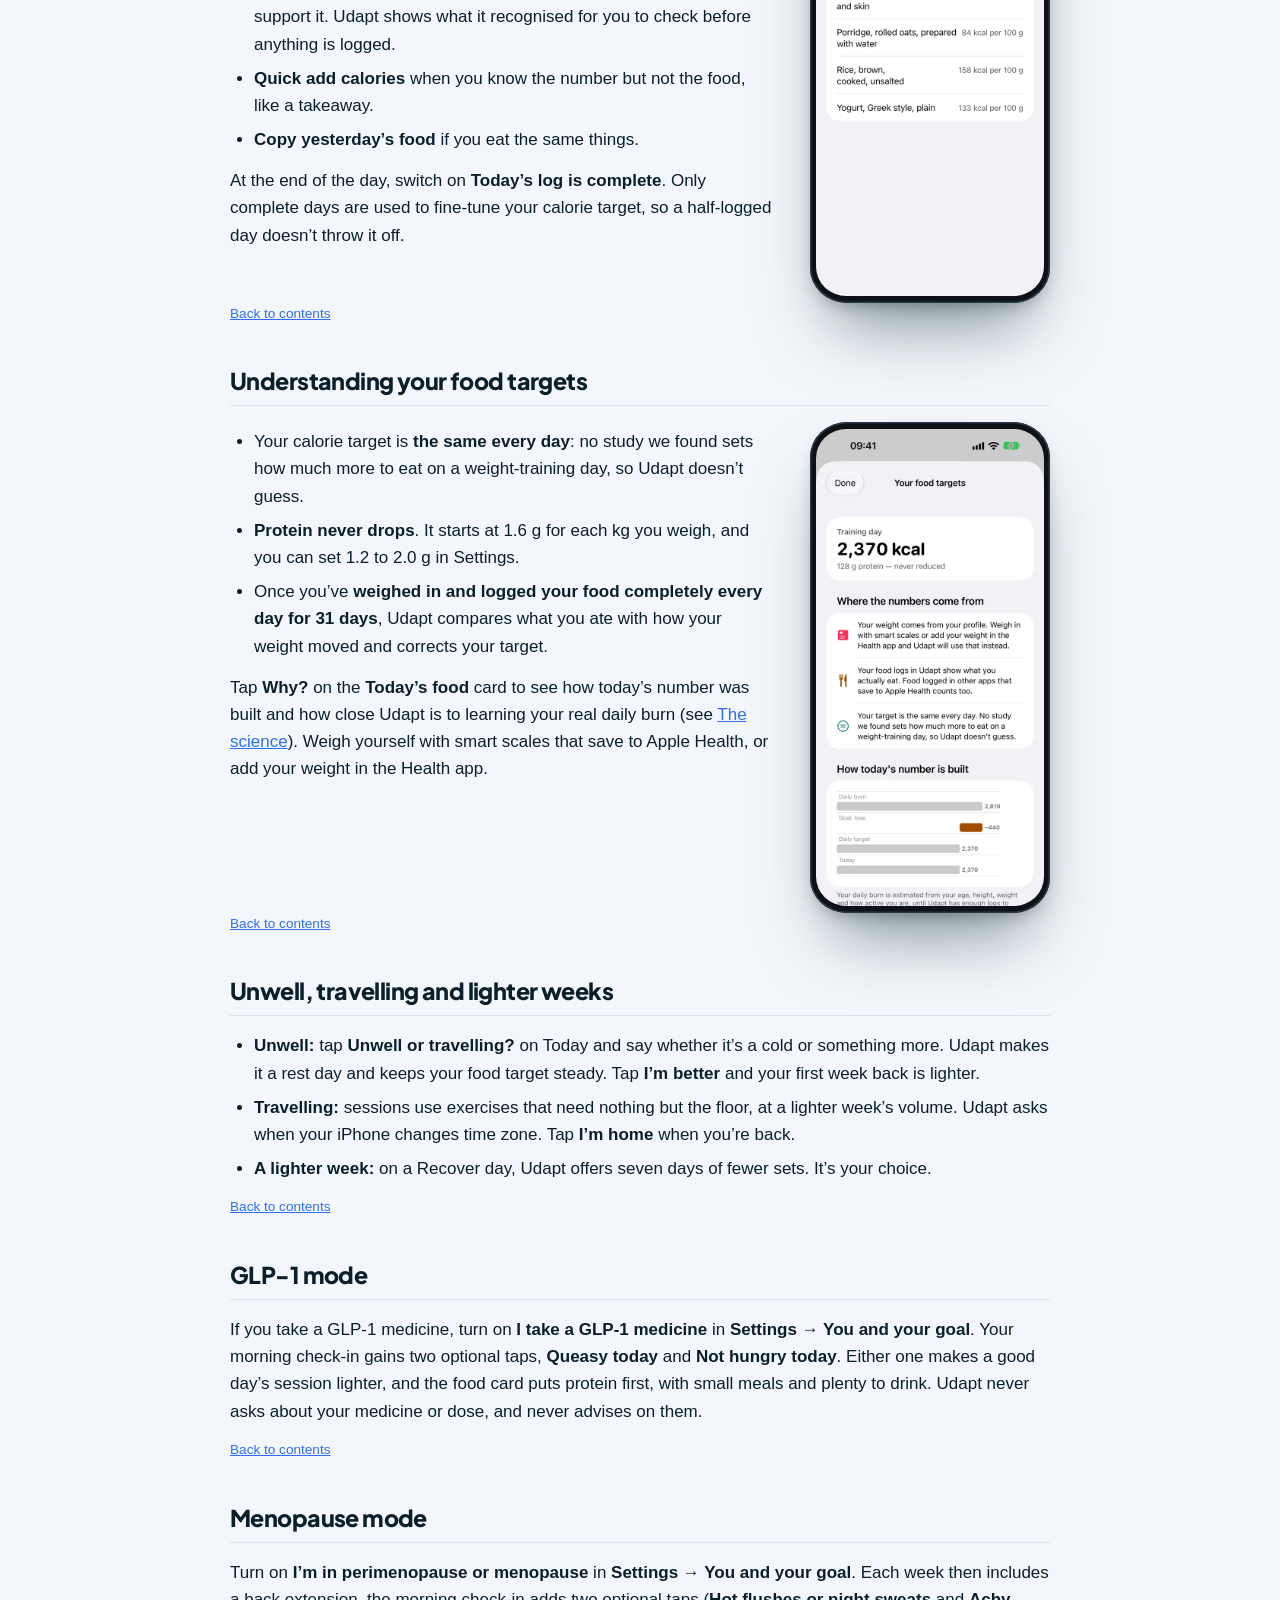
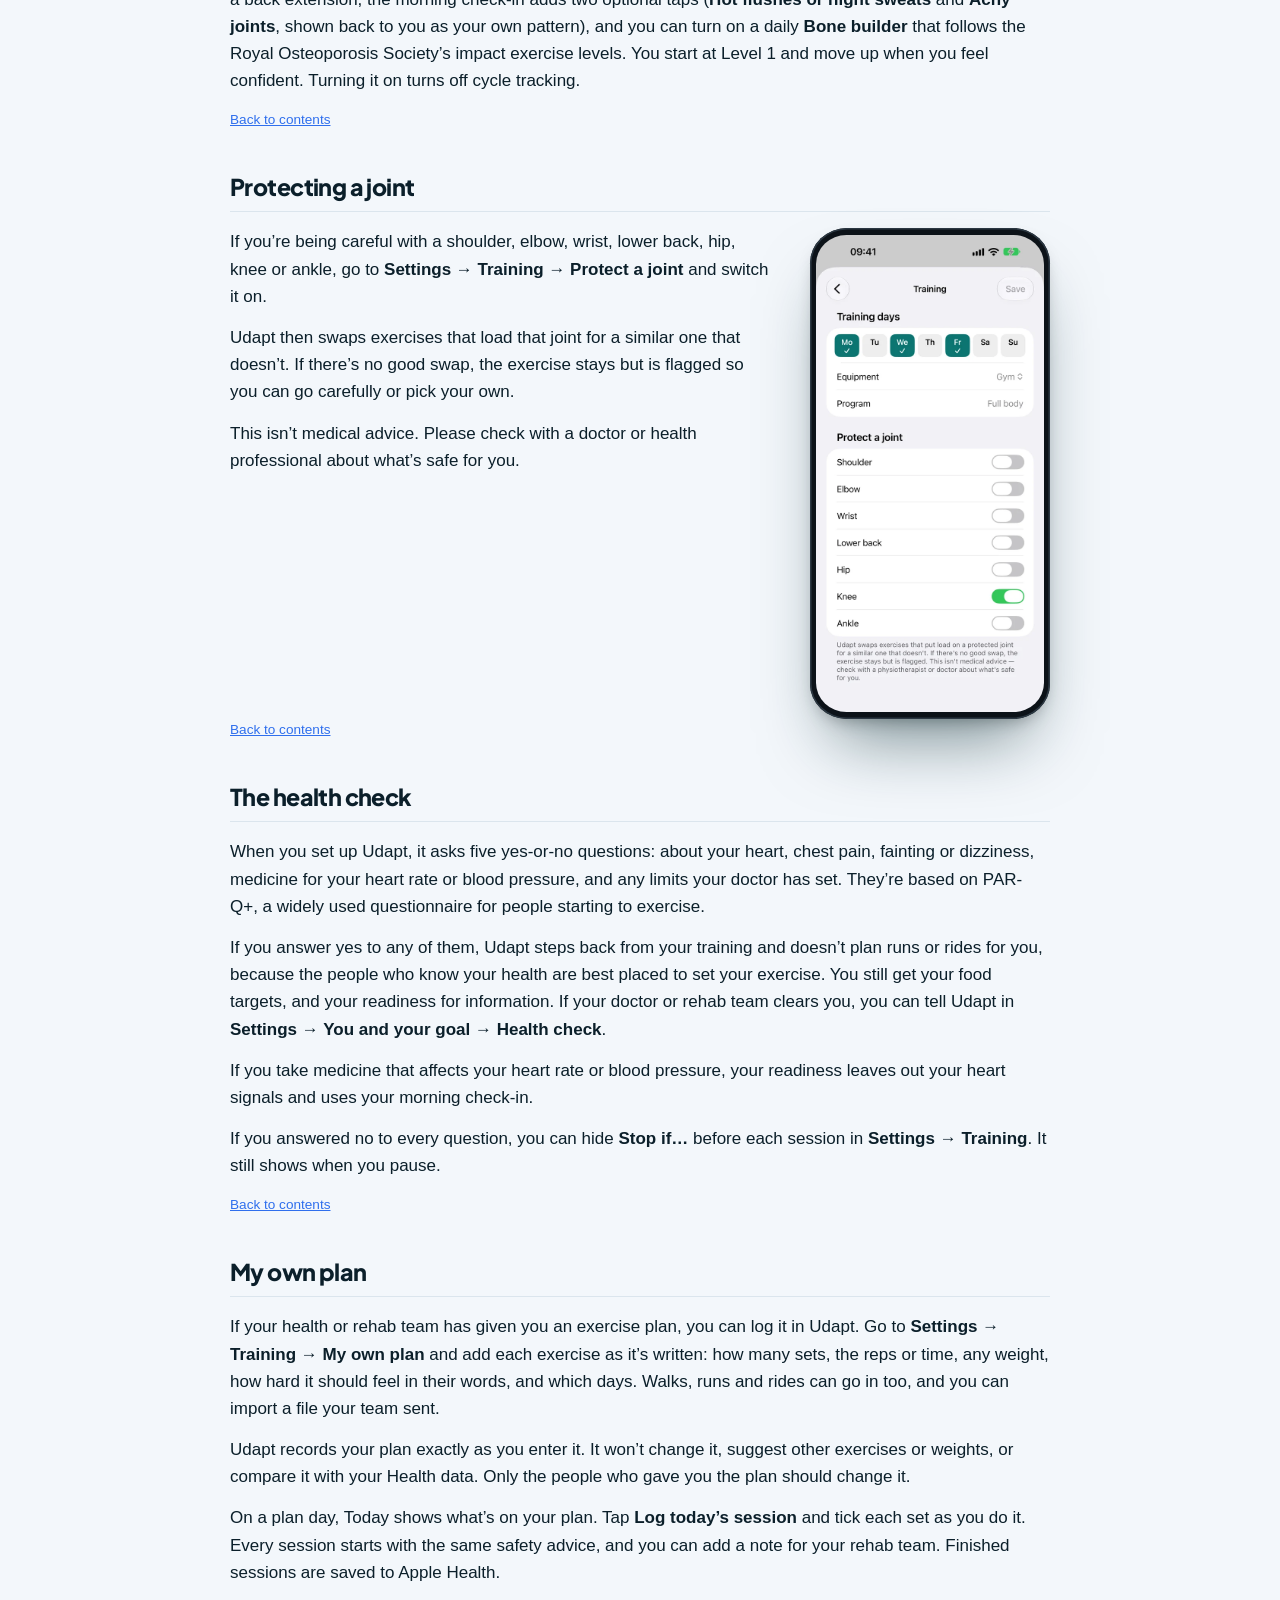
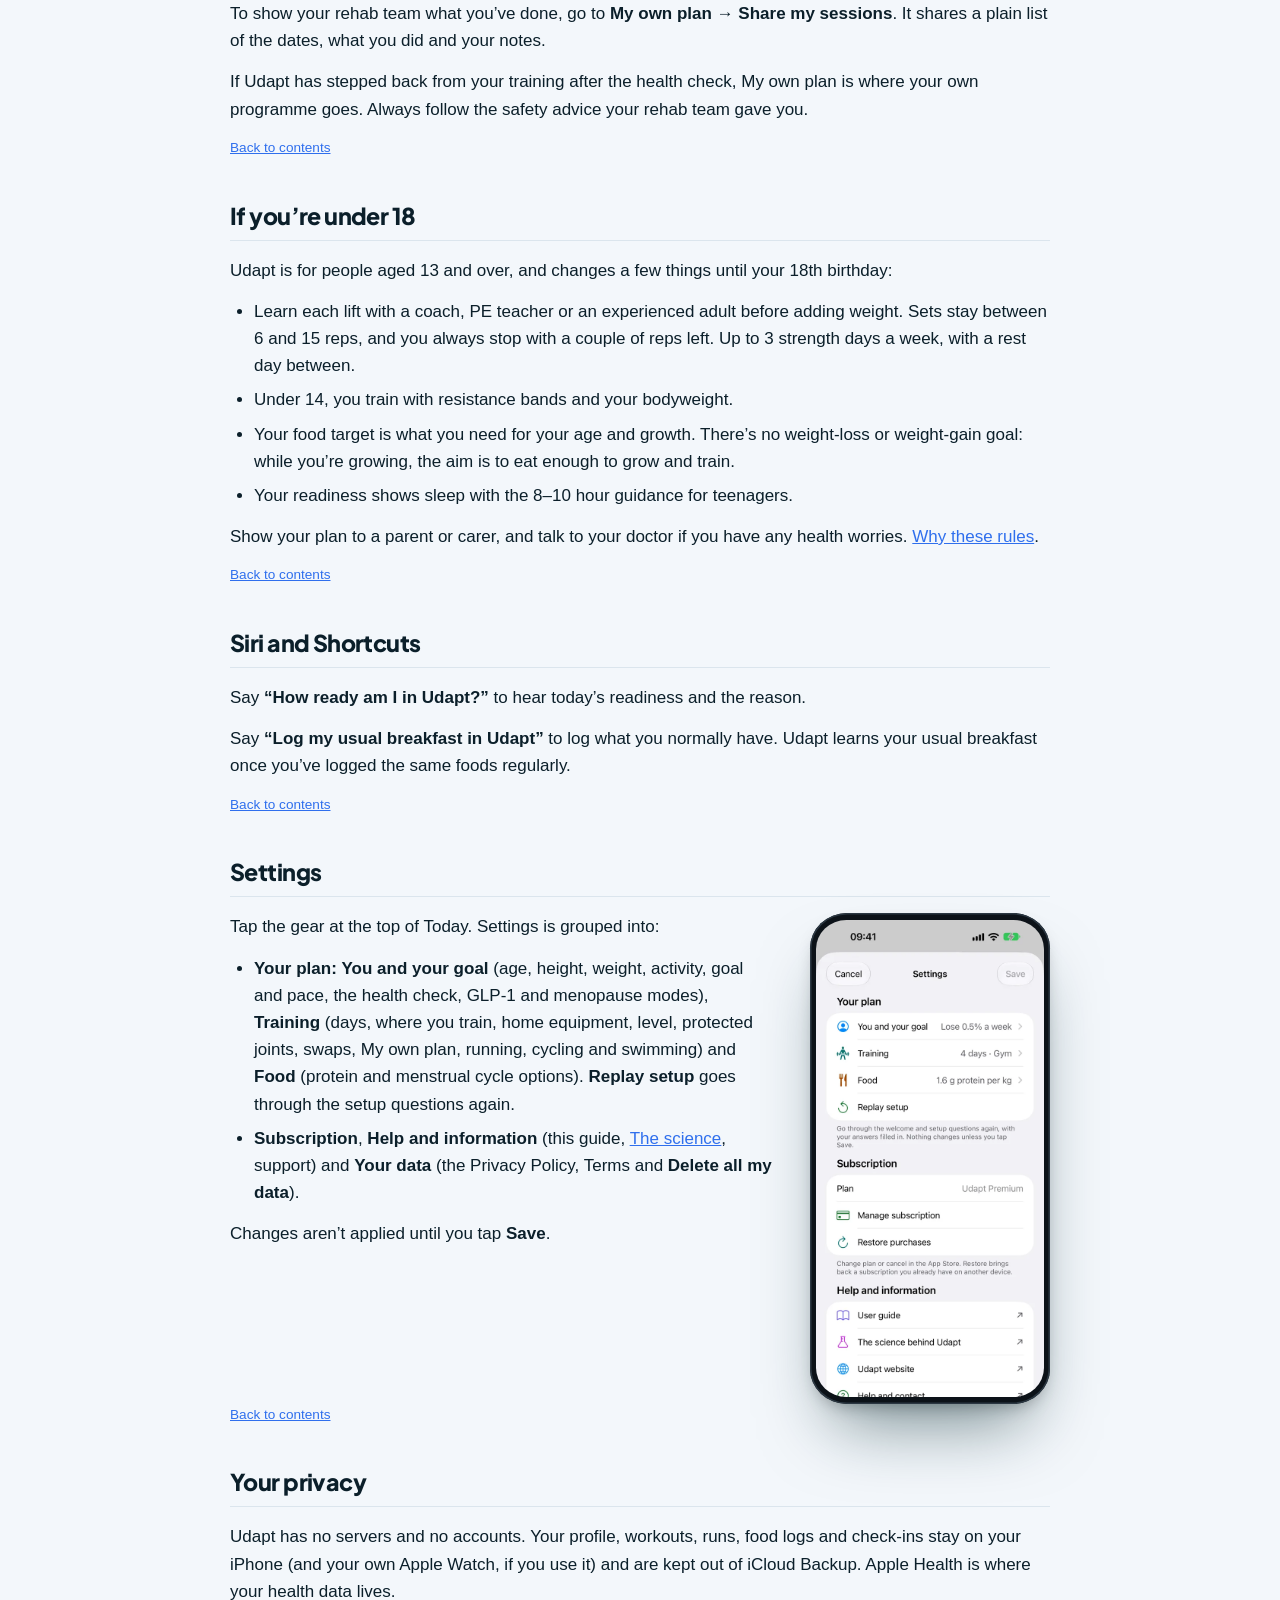
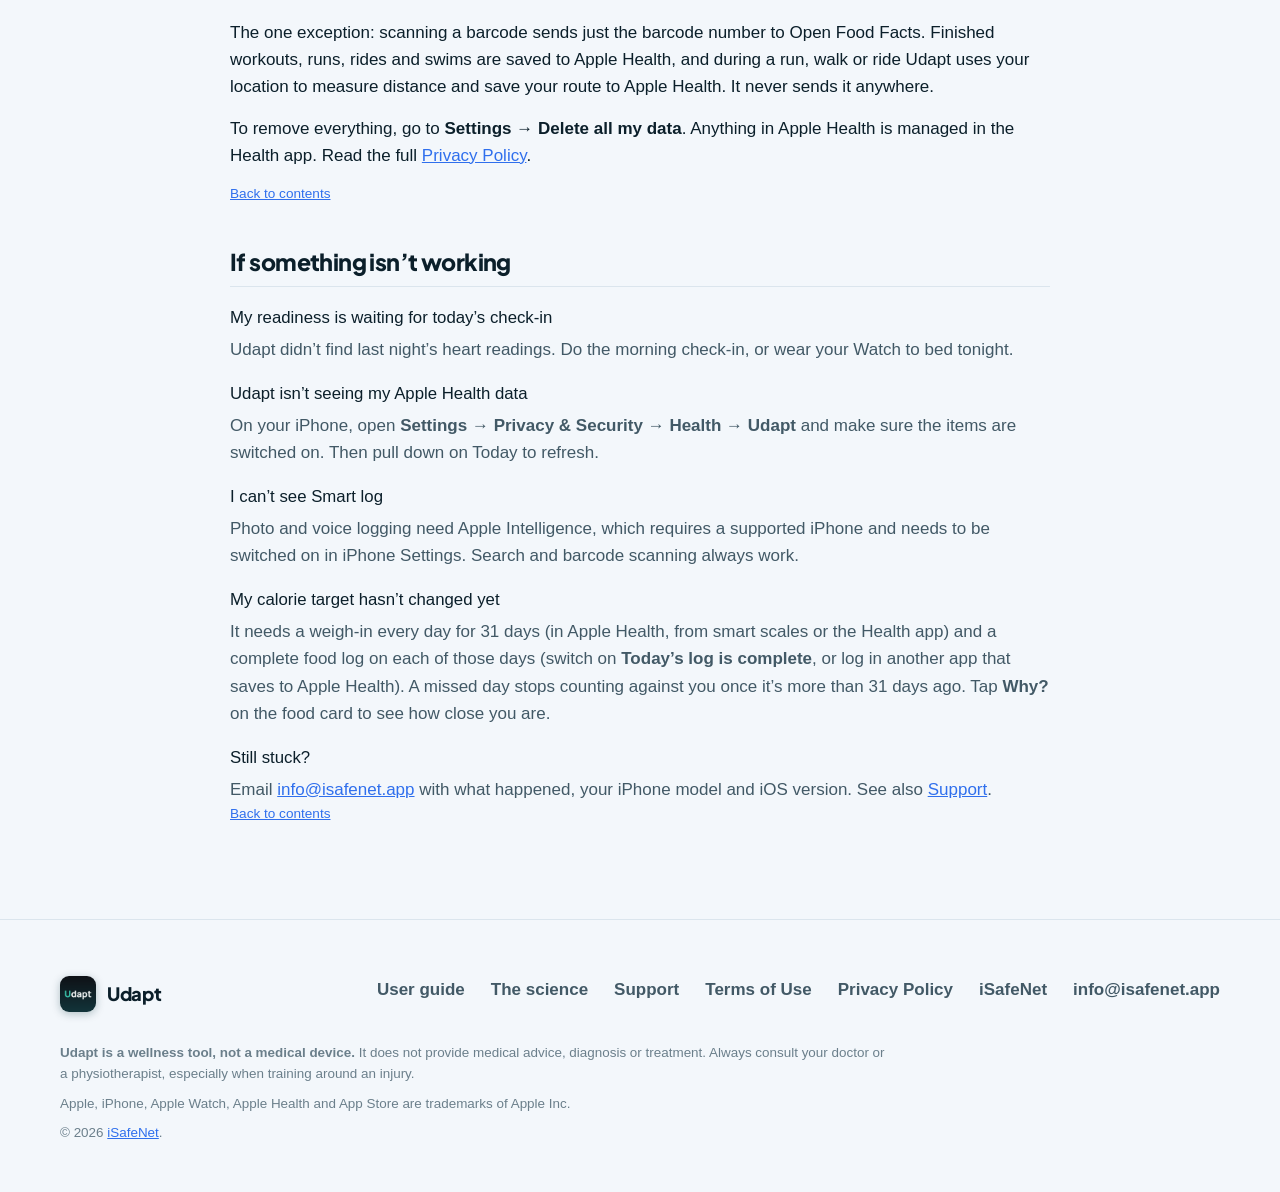
==== commit 946cef28: "Udapt 1.3 site (launch branch, not for pushing until release): home with readiness as states, New in" ====
--- a/guide.html
+++ b/guide.html
@@ -4,7 +4,7 @@
 <meta charset="utf-8">
 <meta name="viewport" content="width=device-width,initial-scale=1,viewport-fit=cover">
 <title>Udapt User Guide: Readiness, Workouts, Food Logging & More</title>
-<meta name="description" content="A plain-English guide to Udapt: your readiness score, the morning check-in, workouts, logging food, food targets, protecting a joint, Siri and privacy.">
+<meta name="description" content="A plain-English guide to Udapt: readiness, the check-in, workouts, running, cycling and swimming, food targets, the Apple Watch and privacy.">
 <meta name="theme-color" content="#159b9a">
 <link rel="canonical" href="https://udapt.isafenet.app/guide.html">
 <link rel="icon" type="image/png" href="images/favicon.png">
@@ -14,7 +14,7 @@
 <meta property="og:locale" content="en_GB">
 <meta property="og:site_name" content="Udapt">
 <meta property="og:title" content="Udapt User Guide: Readiness, Workouts, Food Logging & More">
-<meta property="og:description" content="A plain-English guide to Udapt: your readiness score, the morning check-in, workouts, logging food, food targets, protecting a joint, Siri and privacy.">
+<meta property="og:description" content="A plain-English guide to Udapt: readiness, the check-in, workouts, running, cycling and swimming, food targets, the Apple Watch and privacy.">
 <meta property="og:url" content="https://udapt.isafenet.app/guide.html">
 <meta property="og:image" content="https://udapt.isafenet.app/images/app-icon.png">
 <meta name="twitter:card" content="summary">
@@ -34,55 +34,88 @@
   <p class="eyebrow">User guide</p>
   <h1>How to use Udapt</h1>
   <div class="lede"><p>A friendly walk through everything Udapt does. Take it at your own pace &mdash; you don&rsquo;t need to use every feature for your plan to work. Nothing here is medical advice.</p></div>
-  <nav class="toc guide-toc" id="contents" aria-label="Guide contents"><ol><li><a href="#start">Getting started</a></li><li><a href="#today">The Today screen</a></li><li><a href="#readiness">Your readiness score</a></li><li><a href="#checkin">The morning check-in</a></li><li><a href="#workout">Doing a workout</a></li><li><a href="#food">Logging food</a></li><li><a href="#targets">Understanding your food targets</a></li><li><a href="#joint">Protecting a joint</a></li><li><a href="#health-check">The health check</a></li><li><a href="#own-plan">My own plan</a></li><li><a href="#under-18">If you&rsquo;re under 18</a></li><li><a href="#siri">Siri and Shortcuts</a></li><li><a href="#settings">Settings</a></li><li><a href="#privacy">Your privacy</a></li><li><a href="#help">If something isn&rsquo;t working</a></li></ol></nav>
+  <nav class="toc guide-toc" id="contents" aria-label="Guide contents"><ol><li><a href="#start">Getting started</a></li><li><a href="#today">The Today screen</a></li><li><a href="#readiness">Your readiness</a></li><li><a href="#checkin">The morning check-in</a></li><li><a href="#workout">Doing a workout</a></li><li><a href="#where">Where you train and your level</a></li><li><a href="#cardio">Running, cycling and swimming</a></li><li><a href="#watch">Apple Watch</a></li><li><a href="#progress">Progress</a></li><li><a href="#food">Logging food</a></li><li><a href="#targets">Understanding your food targets</a></li><li><a href="#days">Unwell, travelling and lighter weeks</a></li><li><a href="#glp1">GLP-1 mode</a></li><li><a href="#menopause">Menopause mode</a></li><li><a href="#joint">Protecting a joint</a></li><li><a href="#health-check">The health check</a></li><li><a href="#own-plan">My own plan</a></li><li><a href="#under-18">If you&rsquo;re under 18</a></li><li><a href="#siri">Siri and Shortcuts</a></li><li><a href="#settings">Settings</a></li><li><a href="#privacy">Your privacy</a></li><li><a href="#help">If something isn&rsquo;t working</a></li></ol></nav>
 </div></div>
 <div class="wrap"><div class="doc">
 <section class="clause guide-step" id="start">
 <h2 class="clause-title">Getting started</h2>
-<div class="guide-text"><p>There&rsquo;s no account to create. Open Udapt and it asks a few questions, which takes about two minutes. Your answers stay on your phone.</p>
+<div class="guide-text"><p>There&rsquo;s no account to create. Open Udapt and it asks a few questions, which takes a few minutes. Your answers stay on your phone.</p>
 <ol><li><b>Connect Apple Health.</b> Udapt reads your sleep, heart rate variability, resting heart rate, weight and workouts. You can skip this and use the morning check-in instead.</li>
-<li><b>About you.</b> Your date of birth, sex, height and weight, used only to estimate how much energy you burn. If Apple Health already knows them, they&rsquo;re filled in for you.</li>
-<li><b>Your typical day.</b> How active you are outside your workouts.</li>
-<li><b>Your goal.</b> Lose, maintain or gain weight, and how fast.</li>
-<li><b>Your training days</b> and whether you train at a <b>gym</b> or at <b>home</b> with dumbbells.</li></ol>
-<p>Udapt then shows your starting plan. It&rsquo;s an estimate to begin with; once you&rsquo;ve weighed in and logged your food every day for a month, it adjusts to what your body actually does.</p></div>
+<li><b>About you and the health check.</b> Your date of birth, sex, height and weight, then five yes-or-no health questions (see <a href="#health-check">The health check</a>).</li>
+<li><b>Your typical day and your goal.</b> How active you are outside your workouts, and whether to lose, maintain or gain weight, and how fast.</li>
+<li><b>Your training.</b> Your strength days, where you usually train (gym, home or resistance bands), what you have at home, and your level.</li>
+<li><b>Running, cycling or swimming</b>, if you&rsquo;d like them: the activity, your level and your days.</li></ol>
+<p>Udapt then shows your starting plan. Please check with your doctor or a health professional before you start. You can go through setup again any time from <b>Settings &rarr; Replay setup</b>.</p></div>
 <p class="guide-top"><a href="#contents">Back to contents</a></p>
 </section>
 <section class="clause guide-step" id="today">
 <h2 class="clause-title">The Today screen</h2>
-<div class="guide-row"><div class="guide-text"><p>Today is the only screen you need each morning. It shows three cards:</p>
-<ul><li><b>Readiness:</b> your score out of 10 and a one-line reason.</li>
-<li><b>Training:</b> today&rsquo;s workout, already adjusted for how you&rsquo;re doing.</li>
+<div class="guide-row"><div class="guide-text"><p>Today is the screen you need each morning. Its cards show:</p>
+<ul><li><b>Readiness:</b> Go, Ease off or Recover, and how many of your checks are in your usual range.</li>
+<li><b>Training:</b> today&rsquo;s workout, already adjusted for how you&rsquo;re doing, and where you&rsquo;re training.</li>
+<li><b>Today&rsquo;s run, ride or swim</b>, on your cardio days.</li>
 <li><b>Today&rsquo;s food:</b> your calorie target, protein, carbs and fat, and how much you&rsquo;ve logged.</li></ul>
-<p>Every card has a <b>Why?</b> button that explains what changed and why, in plain words. Touch and hold a card and drag it to change the order. Pull down to refresh.</p></div><div class="guide-art"><div class="phone"><img src="images/flat-today.webp" width="600" height="1260" alt="The Today screen with readiness, training and food cards" loading="lazy" decoding="async"></div></div></div>
+<p>Every card has a <b>Why?</b> button that explains what changed and why, in plain words, with the research behind it. The buttons at the top open your readiness, <a href="#progress">Progress</a> and Settings. Touch and hold a card and drag it to change the order.</p></div><div class="guide-art"><div class="phone"><img src="images/flat13-today.webp" width="600" height="1260" alt="The Today screen with readiness and today's training" loading="lazy" decoding="async"></div></div></div>
 <p class="guide-top"><a href="#contents">Back to contents</a></p>
 </section>
 <section class="clause guide-step" id="readiness">
-<h2 class="clause-title">Your readiness score</h2>
-<div class="guide-row"><div class="guide-text"><p>Each morning you get a score from 0 to 10 and one of three words:</p>
-<ul><li><b>Go</b> (7&ndash;10): train as planned.</li>
-<li><b>Ease off</b> (4&ndash;6): a lighter version of today&rsquo;s session.</li>
-<li><b>Recover</b> (0&ndash;3): a walk, stretching or rest is suggested.</li></ul>
-<p><b>Your score comes from your own Apple Health data</b> &mdash; heart rate variability, resting heart rate and sleep, recorded by your Apple Watch &mdash; plus your morning check-in. Each one is compared with your own last 30 days, not with anyone else. A 7 means you&rsquo;re at your normal, and normal is good.</p>
-<p>Tap <b>Why?</b> on the card to see charts of how each signal compares with your normal, how much each one counts, and the research behind it. For the full story, see <a href="science.html#readiness">The science</a>.</p>
-<p><b>&ldquo;Learning your normal&rdquo;?</b> Udapt needs about two weeks of Apple Health data first. In the meantime, the morning check-in still gives you a score.</p></div><div class="guide-art"><div class="phone"><img src="images/flat-readiness.webp" width="600" height="1260" alt="The readiness Why? screen showing where the score comes from and a chart of today against your normal" loading="lazy" decoding="async"></div></div></div>
+<h2 class="clause-title">Your readiness</h2>
+<div class="guide-row"><div class="guide-text"><p>Each morning Udapt gives you one of three states:</p>
+<ul><li><b>Go:</b> train as planned.</li>
+<li><b>Ease off:</b> a lighter version of today&rsquo;s session.</li>
+<li><b>Recover:</b> a walk, stretching or rest is suggested. Your planned session is still one tap away.</li></ul>
+<p>It comes from <b>two checks</b>: your heart signals (heart rate variability and resting heart rate from your Apple Watch, compared with your own last 10 readings) and your morning check-in. Each check that&rsquo;s outside your usual range moves the day down one step. The card says how many checks were in range, for example &ldquo;2 of 2 checks in range&rdquo;. There&rsquo;s no score out of 10, because no study gives one.</p>
+<p>Last night&rsquo;s sleep is shown next to it with the expert guidance of at least 7 hours (8 for teenagers), but it doesn&rsquo;t change your readiness. Tap <b>Why?</b> for the details, or see <a href="science.html#readiness">The science</a>.</p>
+<p><b>&ldquo;Learning your normal&rdquo;?</b> Udapt needs about 9 nights of heart readings first. In the meantime, the morning check-in still gives you a readiness.</p></div><div class="guide-art"><div class="phone"><img src="images/flat13-readiness.webp" width="600" height="1260" alt="Your readiness: Go, 2 of 2 checks in range, and where it comes from" loading="lazy" decoding="async"></div></div></div>
 <p class="guide-top"><a href="#contents">Back to contents</a></p>
 </section>
 <section class="clause guide-step" id="checkin">
 <h2 class="clause-title">The morning check-in</h2>
-<div class="guide-text"><p>Five quick questions: how you slept, your energy, soreness, stress and mood. Tap one answer for each and then <b>Update my plan</b>.</p>
-<p>The middle answer always means <b>&ldquo;usual for me&rdquo;</b>, so answer compared with a normal day for you. It counts for almost a third of your score, because a review of 56 studies found that how people say they feel picks up the strain of training at least as well as heart or blood measurements.</p>
-<p>Not in the mood? Tap <b>Skip today</b>. Changed your mind? Tap <b>Redo</b>. If you don&rsquo;t wear your Watch to bed, the check-in is especially worth doing.</p></div>
+<div class="guide-row"><div class="guide-text"><p>Four quick questions: your <b>sleep quality</b>, <b>tiredness</b>, <b>muscle soreness</b> and <b>stress</b>, each compared with a normal day for you, from &ldquo;Much better&rdquo; to &ldquo;Much worse&rdquo;. The middle answer means <b>&ldquo;usual for me&rdquo;</b>.</p>
+<p>Tiredness and soreness decide whether the check-in is in your usual range; sleep and stress are kept and shown back to you. Tap <b>Skip today</b> if you&rsquo;re not in the mood, or <b>Redo</b> to change your answers. You can also do it on your Apple Watch.</p></div><div class="guide-art"><div class="phone"><img src="images/flat13-checkin.webp" width="600" height="1260" alt="The morning check-in with four questions" loading="lazy" decoding="async"></div></div></div>
 <p class="guide-top"><a href="#contents">Back to contents</a></p>
 </section>
 <section class="clause guide-step" id="workout">
 <h2 class="clause-title">Doing a workout</h2>
 <div class="guide-row"><div class="guide-text"><ol><li>On Today, tap <b>Start workout</b>.</li>
-<li>For each set, adjust the weight and reps if you need to, then tap the circle to mark it done.</li>
+<li>For each set, adjust the weight and reps if you need to, then tap the circle to mark it done. Each set says how many reps to leave in the tank.</li>
 <li>After a main set, Udapt asks <b>Reps left?</b> &mdash; how many more you could have done. This is how it decides when to raise the weight. An honest guess is fine.</li>
-<li>Tap <b>Finish</b> when you&rsquo;re done. Your workout is saved to Apple Health, and next time&rsquo;s weights are worked out for you.</li></ol>
-<p>Next to each exercise are three buttons: <b>How to</b> (photos, step-by-step instructions, and a <b>Watch on YouTube</b> button that searches YouTube for videos of that exercise &mdash; these aren&rsquo;t made by Udapt, so pick one from a qualified coach), <b>Progress</b> (a chart of your strength over time, once you<b>Progress</b> (a chart of your strength over time)rsquo;ve done the exercise before) and <b>Swap</b> (choose a different exercise for the same muscles, just for today or always).</p>
-<p>If Udapt has eased off today&rsquo;s session but you feel great, tap <b>Keep the original session</b>.</p></div><div class="guide-art"><div class="phone"><img src="images/flat-workout.webp" width="600" height="1260" alt="A workout with sets, weights and reps" loading="lazy" decoding="async"></div></div></div>
+<li>Tap <b>Finish</b>, then say <b>how hard the session was</b> from 0 to 10 if you like. Your workout is saved to Apple Health, and next time&rsquo;s weights are worked out for you.</li></ol>
+<p>Next to each exercise are <b>How to</b> (photos, steps and a <b>Watch on YouTube</b> button that searches YouTube for that exercise &mdash; those videos aren&rsquo;t made or checked by Udapt), <b>Progress</b> (a chart of your strength over time) and <b>Swap</b> (a different exercise for the same muscles, just for today or always).</p>
+<p>If Udapt has eased off today&rsquo;s session but you feel great, tap <b>Keep the original session</b>.</p></div><div class="guide-art"><div class="phone"><img src="images/flat13-workout.webp" width="600" height="1260" alt="A workout with a warm-up set and working sets" loading="lazy" decoding="async"></div></div></div>
+<p class="guide-top"><a href="#contents">Back to contents</a></p>
+</section>
+<section class="clause guide-step" id="where">
+<h2 class="clause-title">Where you train and your level</h2>
+<div class="guide-row"><div class="guide-text"><p>On Today&rsquo;s training card, <b>Training at</b> lets you choose where each session happens: <b>Gym</b>, <b>Home</b>, <b>Resistance bands</b>, <b>Hotel gym</b> or <b>Just the floor</b>. The session changes to suit what&rsquo;s there.</p>
+<ul><li><b>Home:</b> tell Udapt what you have in <b>Settings &rarr; Training</b>, from a pair of dumbbells to a multi-gym. A medicine ball adds a short power finisher.</li>
+<li><b>Hotel gym:</b> tap <b>What&rsquo;s in the hotel gym?</b> and Udapt remembers it for next time.</li>
+<li><b>Level:</b> Beginner, Intermediate or Experienced. Beginners do two sets and simpler versions of the big lifts. When you&rsquo;ve trained regularly for about six months, Udapt offers the next level; you choose whether to move up.</li></ul></div><div class="guide-art"><div class="phone"><img src="images/flat13-training.webp" width="600" height="1260" alt="Today's training explained, exercise by exercise" loading="lazy" decoding="async"></div></div></div>
+<p class="guide-top"><a href="#contents">Back to contents</a></p>
+</section>
+<section class="clause guide-step" id="cardio">
+<h2 class="clause-title">Running, cycling and swimming</h2>
+<div class="guide-text"><p>Set it up in <b>Settings &rarr; Training &rarr; Running and cycling</b>: choose running, cycling, swimming or fitness training, your level and your days. Udapt suggests days that aren&rsquo;t strength days.</p>
+<ul><li><b>Running:</b> a nine-week run/walk plan to a 30-minute run, or easy runs towards a goal you set. Add a race (5K to marathon) for a countdown and two lighter weeks before it.</li>
+<li><b>Cycling:</b> easy rides of the length you choose.</li>
+<li><b>Swimming:</b> pool or open-water sessions, recorded on Apple Watch, or logged on iPhone with <b>Log a swim</b>.</li>
+<li><b>Fitness training:</b> runs plus a weekly station session in a race format, for people already at Intermediate level.</li></ul>
+<p>Before each session, Udapt shows <b>Stop if&hellip;</b>, and for swims, water safety advice. Runs and rides have a timer, spoken cues, distance and pace, on iPhone or Apple Watch, and are saved to Apple Health. Afterwards Udapt asks how hard it was, whether you could talk in full sentences, and whether to repeat the week. Runs, rides and swims from other apps and devices that save to Apple Health count too.</p></div>
+<p class="guide-top"><a href="#contents">Back to contents</a></p>
+</section>
+<section class="clause guide-step" id="watch">
+<h2 class="clause-title">Apple Watch</h2>
+<div class="guide-text"><p>The Udapt app on your Apple Watch shows today&rsquo;s readiness and plan. You can:</p>
+<ul><li>Do the <b>morning check-in</b>.</li>
+<li>Log a <b>workout</b> with the Digital Crown, with your heart rate, last time&rsquo;s weights, how-tos, swaps and a rest timer.</li>
+<li>Run, ride or swim with every interval, your pace, and lengths in the pool.</li>
+<li>Add <b>complications</b> for readiness, today&rsquo;s session and protein, and find Udapt in the Smart Stack.</li></ul>
+<p>Your iPhone sends today&rsquo;s plan to your Watch, and finished sessions go back to your iPhone and Apple Health.</p></div>
+<p class="guide-top"><a href="#contents">Back to contents</a></p>
+</section>
+<section class="clause guide-step" id="progress">
+<h2 class="clause-title">Progress</h2>
+<div class="guide-row"><div class="guide-text"><p>Tap the chart button at the top of Today. Progress shows how many weeks in a row you&rsquo;ve done your training days, this week&rsquo;s sets for each muscle (each one aims for at least two sessions a week), and your personal records. After a workout you can share a picture of it.</p></div><div class="guide-art"><div class="phone"><img src="images/flat-v13-progress.webp" width="600" height="1260" alt="Progress: weeks on plan and this week's sets for each muscle" loading="lazy" decoding="async"></div></div></div>
 <p class="guide-top"><a href="#contents">Back to contents</a></p>
 </section>
 <section class="clause guide-step" id="food">
@@ -98,32 +131,47 @@
 </section>
 <section class="clause guide-step" id="targets">
 <h2 class="clause-title">Understanding your food targets</h2>
-<div class="guide-row"><div class="guide-text"><ul><li><b>Training days</b> get a little more food, mostly from carbs. <b>Rest days</b> get a little less. Your weekly total stays the same.</li>
-<li>On <b>Ease off</b> and <b>Recover</b> days your target is held at your daily average, with no extra cut.</li>
-<li><b>Protein never drops</b>, whatever the day.</li>
-<li>Once you&rsquo;ve <b>weighed in and logged your food completely every day for 31 days</b>, Udapt compares what you ate with how your weight moved and corrects your target. That&rsquo;s how much data the research found gives an accurate result.</li></ul>
-<p>Tap <b>Why?</b> on the <b>Today&rsquo;s food</b> card to see how today&rsquo;s number was built, step by step, your protein, carbs and fat, your whole week, and how many more days of logging Udapt needs before it learns your real daily burn. Each rule links to the research behind it (see <a href="science.html#food">The science</a>).</p>
-<p>Weigh yourself with smart scales that save to Apple Health, or add your weight in the Health app. Udapt always uses your latest weight.</p></div><div class="guide-art"><div class="phone"><img src="images/flat-fuel.webp" width="600" height="1260" alt="The food targets Why? screen showing where the numbers come from and how today's target is built" loading="lazy" decoding="async"></div></div></div>
+<div class="guide-row"><div class="guide-text"><ul><li>Your calorie target is <b>the same every day</b>: no study we found sets how much more to eat on a weight-training day, so Udapt doesn&rsquo;t guess.</li>
+<li><b>Protein never drops</b>. It starts at 1.6 g for each kg you weigh, and you can set 1.2 to 2.0 g in Settings.</li>
+<li>Once you&rsquo;ve <b>weighed in and logged your food completely every day for 31 days</b>, Udapt compares what you ate with how your weight moved and corrects your target.</li></ul>
+<p>Tap <b>Why?</b> on the <b>Today&rsquo;s food</b> card to see how today&rsquo;s number was built and how close Udapt is to learning your real daily burn (see <a href="science.html#food">The science</a>). Weigh yourself with smart scales that save to Apple Health, or add your weight in the Health app.</p></div><div class="guide-art"><div class="phone"><img src="images/flat13-fuel.webp" width="600" height="1260" alt="Your food targets: the same every day, with where the numbers come from" loading="lazy" decoding="async"></div></div></div>
+<p class="guide-top"><a href="#contents">Back to contents</a></p>
+</section>
+<section class="clause guide-step" id="days">
+<h2 class="clause-title">Unwell, travelling and lighter weeks</h2>
+<div class="guide-text"><ul><li><b>Unwell:</b> tap <b>Unwell or travelling?</b> on Today and say whether it&rsquo;s a cold or something more. Udapt makes it a rest day and keeps your food target steady. Tap <b>I&rsquo;m better</b> and your first week back is lighter.</li>
+<li><b>Travelling:</b> sessions use exercises that need nothing but the floor, at a lighter week&rsquo;s volume. Udapt asks when your iPhone changes time zone. Tap <b>I&rsquo;m home</b> when you&rsquo;re back.</li>
+<li><b>A lighter week:</b> on a Recover day, Udapt offers seven days of fewer sets. It&rsquo;s your choice.</li></ul></div>
+<p class="guide-top"><a href="#contents">Back to contents</a></p>
+</section>
+<section class="clause guide-step" id="glp1">
+<h2 class="clause-title">GLP-1 mode</h2>
+<div class="guide-text"><p>If you take a GLP-1 medicine, turn on <b>I take a GLP-1 medicine</b> in <b>Settings &rarr; You and your goal</b>. Your morning check-in gains two optional taps, <b>Queasy today</b> and <b>Not hungry today</b>. Either one makes a good day&rsquo;s session lighter, and the food card puts protein first, with small meals and plenty to drink. Udapt never asks about your medicine or dose, and never advises on them.</p></div>
+<p class="guide-top"><a href="#contents">Back to contents</a></p>
+</section>
+<section class="clause guide-step" id="menopause">
+<h2 class="clause-title">Menopause mode</h2>
+<div class="guide-text"><p>Turn on <b>I&rsquo;m in perimenopause or menopause</b> in <b>Settings &rarr; You and your goal</b>. Each week then includes a back extension, the morning check-in adds two optional taps (<b>Hot flushes or night sweats</b> and <b>Achy joints</b>, shown back to you as your own pattern), and you can turn on a daily <b>Bone builder</b> that follows the Royal Osteoporosis Society&rsquo;s impact exercise levels. You start at Level 1 and move up when you feel confident. Turning it on turns off cycle tracking.</p></div>
 <p class="guide-top"><a href="#contents">Back to contents</a></p>
 </section>
 <section class="clause guide-step" id="joint">
 <h2 class="clause-title">Protecting a joint</h2>
 <div class="guide-row"><div class="guide-text"><p>If you&rsquo;re being careful with a shoulder, elbow, wrist, lower back, hip, knee or ankle, go to <b>Settings &rarr; Training &rarr; Protect a joint</b> and switch it on.</p>
 <p>Udapt then swaps exercises that load that joint for a similar one that doesn&rsquo;t. If there&rsquo;s no good swap, the exercise stays but is flagged so you can go carefully or pick your own.</p>
-<p>This isn&rsquo;t medical advice. Please check with a physiotherapist or doctor about what&rsquo;s safe for you.</p></div><div class="guide-art"><div class="phone"><img src="images/flat-joint.webp" width="600" height="1260" alt="Joints you can protect, with Knee switched on" loading="lazy" decoding="async"></div></div></div>
+<p>This isn&rsquo;t medical advice. Please check with a doctor or health professional about what&rsquo;s safe for you.</p></div><div class="guide-art"><div class="phone"><img src="images/flat-joint.webp" width="600" height="1260" alt="Joints you can protect, with Knee switched on" loading="lazy" decoding="async"></div></div></div>
 <p class="guide-top"><a href="#contents">Back to contents</a></p>
 </section>
 <section class="clause guide-step" id="health-check">
 <h2 class="clause-title">The health check</h2>
 <div class="guide-text"><p>When you set up Udapt, it asks five yes-or-no questions: about your heart, chest pain, fainting or dizziness, medicine for your heart rate or blood pressure, and any limits your doctor has set. They&rsquo;re based on PAR-Q+, a widely used questionnaire for people starting to exercise.</p>
-<p>If you answer yes to any of them, Udapt steps back from your training. It won&rsquo;t suggest or change workouts, because the people who know your health are best placed to set your exercise. You still get your food targets, and your readiness score for information.</p>
-<p>If you take medicine that affects your heart rate or blood pressure, your readiness score leaves out heart rate variability and resting heart rate, because the medicine changes them. It uses your sleep and morning check-in instead.</p>
-<p>You can change your answers any time in <b>Settings &rarr; You and your goal &rarr; Health check</b>. If your doctor or rehab team clears you for strength training on your own, you can tell Udapt there too.</p></div>
+<p>If you answer yes to any of them, Udapt steps back from your training and doesn&rsquo;t plan runs or rides for you, because the people who know your health are best placed to set your exercise. You still get your food targets, and your readiness for information. If your doctor or rehab team clears you, you can tell Udapt in <b>Settings &rarr; You and your goal &rarr; Health check</b>.</p>
+<p>If you take medicine that affects your heart rate or blood pressure, your readiness leaves out your heart signals and uses your morning check-in.</p>
+<p>If you answered no to every question, you can hide <b>Stop if&hellip;</b> before each session in <b>Settings &rarr; Training</b>. It still shows when you pause.</p></div>
 <p class="guide-top"><a href="#contents">Back to contents</a></p>
 </section>
 <section class="clause guide-step" id="own-plan">
 <h2 class="clause-title">My own plan</h2>
-<div class="guide-text"><p>If your physio, doctor or rehab team has given you an exercise plan, you can log it in Udapt. Go to <b>Settings &rarr; Training &rarr; My own plan</b> and add each exercise as it&rsquo;s written: how many sets, the reps or time, any weight, how hard it should feel in their words, and which days.</p>
+<div class="guide-text"><p>If your health or rehab team has given you an exercise plan, you can log it in Udapt. Go to <b>Settings &rarr; Training &rarr; My own plan</b> and add each exercise as it&rsquo;s written: how many sets, the reps or time, any weight, how hard it should feel in their words, and which days. Walks, runs and rides can go in too, and you can import a file your team sent.</p>
 <p>Udapt records your plan exactly as you enter it. It won&rsquo;t change it, suggest other exercises or weights, or compare it with your Health data. Only the people who gave you the plan should change it.</p>
 <p>On a plan day, Today shows what&rsquo;s on your plan. Tap <b>Log today&rsquo;s session</b> and tick each set as you do it. Every session starts with the same safety advice, and you can add a note for your rehab team. Finished sessions are saved to Apple Health.</p>
 <p>To show your rehab team what you&rsquo;ve done, go to <b>My own plan &rarr; Share my sessions</b>. It shares a plain list of the dates, what you did and your notes.</p>
@@ -133,38 +181,38 @@
 <section class="clause guide-step" id="under-18">
 <h2 class="clause-title">If you&rsquo;re under 18</h2>
 <div class="guide-text"><p>Udapt is for people aged 13 and over, and changes a few things until your 18th birthday:</p>
-<p>Learn each lift with a coach, PE teacher or an experienced adult before adding weight. Sets never go below 6 reps, and you always stop with a couple of reps left.</p>
-<p>Your food targets are worked out for your age and growth. There&rsquo;s no weight-loss goal: while you&rsquo;re growing, the aim is to eat enough to grow and train. You can choose to maintain or slowly gain.</p>
-<p>Your readiness score counts sleep as short below 8 hours, because teenagers need 8 to 10.</p>
-<p>Show your plan to a parent or carer, and talk to your doctor if you have any health worries. <a href="science.html#under-18">Why these rules</a>.</p></div>
+<ul><li>Learn each lift with a coach, PE teacher or an experienced adult before adding weight. Sets stay between 6 and 15 reps, and you always stop with a couple of reps left. Up to 3 strength days a week, with a rest day between.</li>
+<li>Under 14, you train with resistance bands and your bodyweight.</li>
+<li>Your food target is what you need for your age and growth. There&rsquo;s no weight-loss or weight-gain goal: while you&rsquo;re growing, the aim is to eat enough to grow and train.</li>
+<li>Your readiness shows sleep with the 8&ndash;10 hour guidance for teenagers.</li></ul>
+<p>Show your plan to a parent or carer, and talk to your doctor if you have any health worries. <a href="science.html#modes">Why these rules</a>.</p></div>
 <p class="guide-top"><a href="#contents">Back to contents</a></p>
 </section>
 <section class="clause guide-step" id="siri">
 <h2 class="clause-title">Siri and Shortcuts</h2>
-<div class="guide-text"><p>Say <b>&ldquo;How ready am I in Udapt?&rdquo;</b> to hear today&rsquo;s score and the reason.</p>
+<div class="guide-text"><p>Say <b>&ldquo;How ready am I in Udapt?&rdquo;</b> to hear today&rsquo;s readiness and the reason.</p>
 <p>Say <b>&ldquo;Log my usual breakfast in Udapt&rdquo;</b> to log what you normally have. Udapt learns your usual breakfast once you&rsquo;ve logged the same foods regularly.</p></div>
 <p class="guide-top"><a href="#contents">Back to contents</a></p>
 </section>
 <section class="clause guide-step" id="settings">
 <h2 class="clause-title">Settings</h2>
-<div class="guide-text"><p>Tap the gear at the top of Today. Settings is grouped into:</p>
-<ul><li><b>Your plan:</b> <b>You and your goal</b> (age, height, weight, activity, goal and pace), <b>Training</b> (days, gym or home, protected joints, your exercise swaps) and <b>Food</b> (protein and menstrual cycle options).</li>
-<li><b>Help and information:</b> this guide, <a href="science.html">The science</a>, the website and support.</li>
-<li><b>Your data:</b> the Privacy Policy, Terms, and <b>Delete all my data</b>.</li></ul>
-<p>Changes aren&rsquo;t applied until you tap <b>Save</b>.</p></div>
+<div class="guide-row"><div class="guide-text"><p>Tap the gear at the top of Today. Settings is grouped into:</p>
+<ul><li><b>Your plan:</b> <b>You and your goal</b> (age, height, weight, activity, goal and pace, the health check, GLP-1 and menopause modes), <b>Training</b> (days, where you train, home equipment, level, protected joints, swaps, My own plan, running, cycling and swimming) and <b>Food</b> (protein and menstrual cycle options). <b>Replay setup</b> goes through the setup questions again.</li>
+<li><b>Subscription</b>, <b>Help and information</b> (this guide, <a href="science.html">The science</a>, support) and <b>Your data</b> (the Privacy Policy, Terms and <b>Delete all my data</b>).</li></ul>
+<p>Changes aren&rsquo;t applied until you tap <b>Save</b>.</p></div><div class="guide-art"><div class="phone"><img src="images/flat13-settings.webp" width="600" height="1260" alt="Settings: your plan, subscription and help" loading="lazy" decoding="async"></div></div></div>
 <p class="guide-top"><a href="#contents">Back to contents</a></p>
 </section>
 <section class="clause guide-step" id="privacy">
 <h2 class="clause-title">Your privacy</h2>
-<div class="guide-text"><p>Udapt has no servers and no accounts. Your profile, workouts, food logs and check-ins stay on your phone and are never backed up to iCloud. Apple Health is where your health data lives, and Udapt only reads from it on your device.</p>
-<p>The one exception: scanning a barcode sends just the barcode number to Open Food Facts. Finished workouts are saved to Apple Health so they appear alongside your other activity.</p>
+<div class="guide-text"><p>Udapt has no servers and no accounts. Your profile, workouts, runs, food logs and check-ins stay on your iPhone (and your own Apple Watch, if you use it) and are kept out of iCloud Backup. Apple Health is where your health data lives.</p>
+<p>The one exception: scanning a barcode sends just the barcode number to Open Food Facts. Finished workouts, runs, rides and swims are saved to Apple Health, and during a run, walk or ride Udapt uses your location to measure distance and save your route to Apple Health. It never sends it anywhere.</p>
 <p>To remove everything, go to <b>Settings &rarr; Delete all my data</b>. Anything in Apple Health is managed in the Health app. Read the full <a href="privacy.html">Privacy Policy</a>.</p></div>
 <p class="guide-top"><a href="#contents">Back to contents</a></p>
 </section>
 <section class="clause guide-step" id="help">
 <h2 class="clause-title">If something isn&rsquo;t working</h2>
 <div class="guide-text"><dl class="glossary">
-<dt>My readiness says &ldquo;Waiting for today&rsquo;s check-in&rdquo;</dt><dd>Udapt didn&rsquo;t find last night&rsquo;s heart or sleep data. Do the morning check-in for a score, or wear your Watch to bed tonight.</dd>
+<dt>My readiness is waiting for today&rsquo;s check-in</dt><dd>Udapt didn&rsquo;t find last night&rsquo;s heart readings. Do the morning check-in, or wear your Watch to bed tonight.</dd>
 <dt>Udapt isn&rsquo;t seeing my Apple Health data</dt><dd>On your iPhone, open <b>Settings &rarr; Privacy &amp; Security &rarr; Health &rarr; Udapt</b> and make sure the items are switched on. Then pull down on Today to refresh.</dd>
 <dt>I can&rsquo;t see Smart log</dt><dd>Photo and voice logging need Apple Intelligence, which requires a supported iPhone and needs to be switched on in iPhone Settings. Search and barcode scanning always work.</dd>
 <dt>My calorie target hasn&rsquo;t changed yet</dt><dd>It needs a weigh-in every day for 31 days (in Apple Health, from smart scales or the Health app) and a complete food log on each of those days (switch on <b>Today&rsquo;s log is complete</b>, or log in another app that saves to Apple Health). A missed day stops counting against you once it&rsquo;s more than 31 days ago. Tap <b>Why?</b> on the food card to see how close you are.</dd>
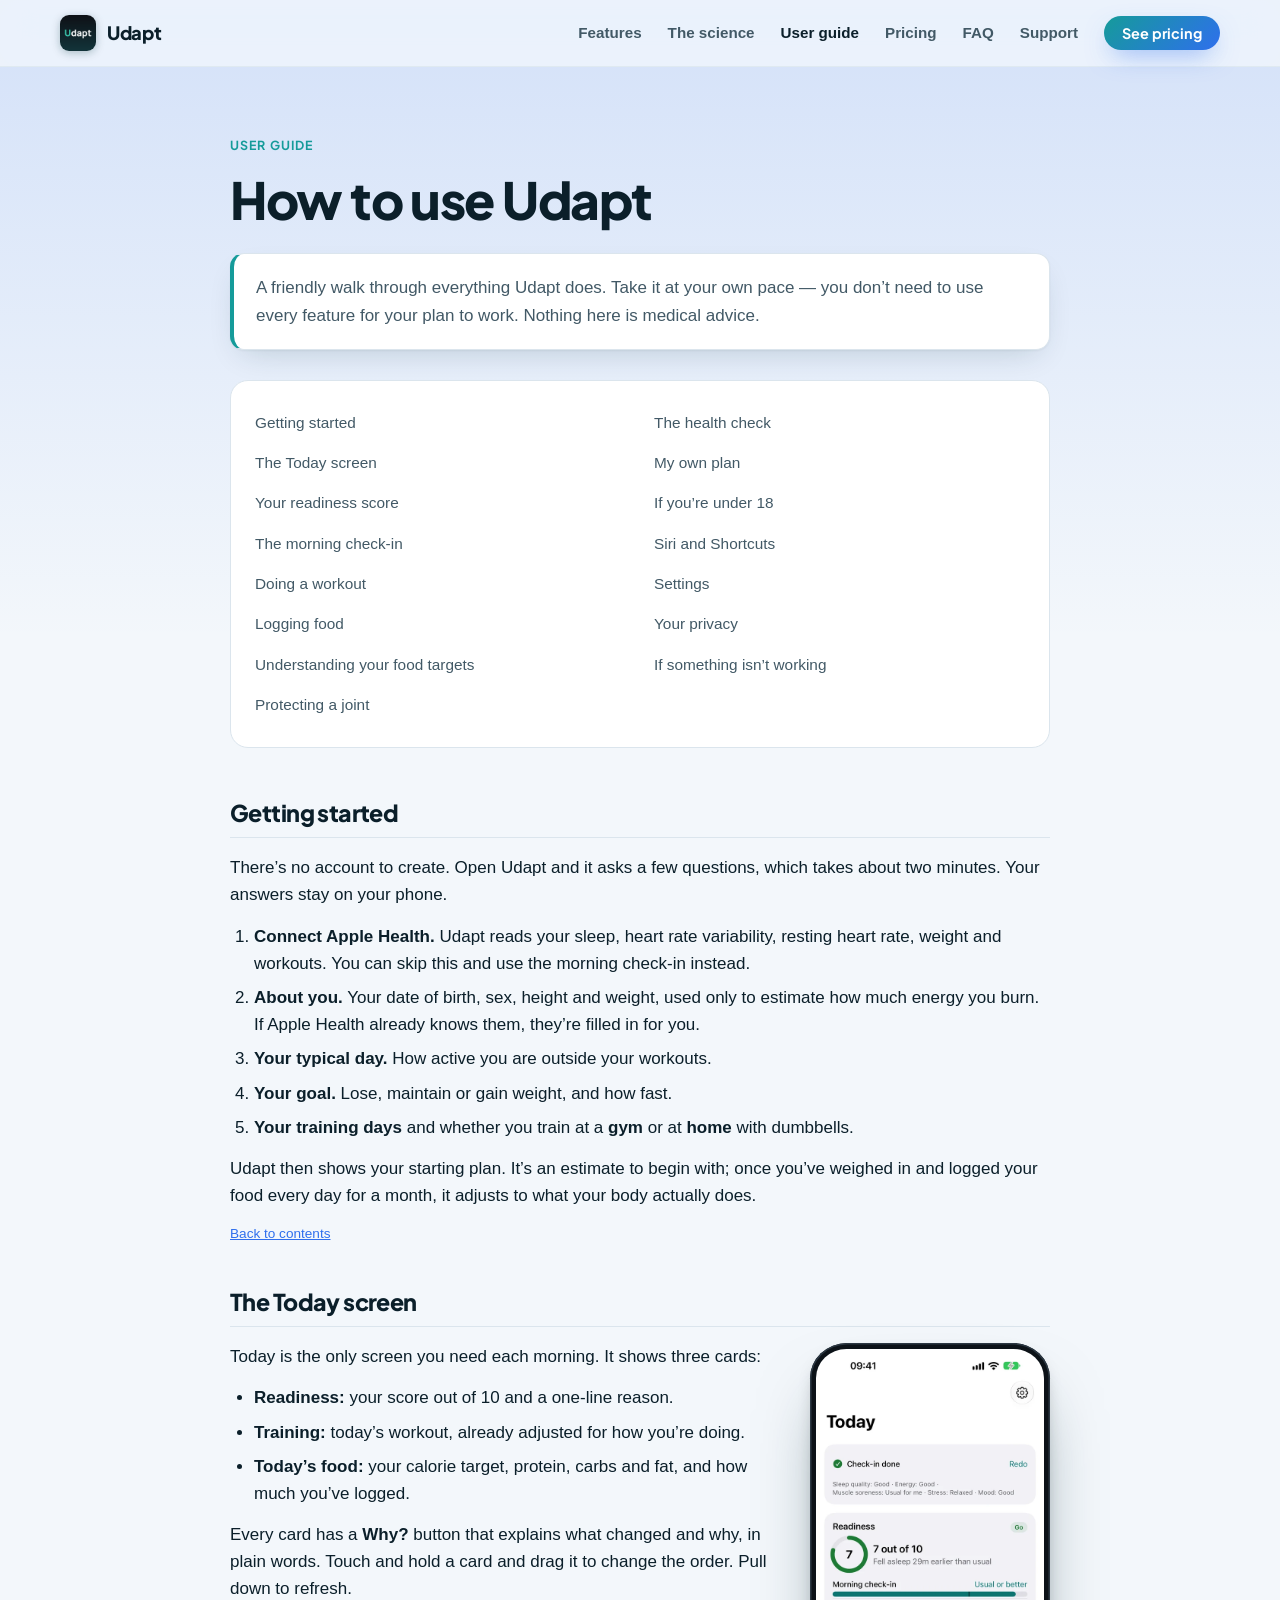
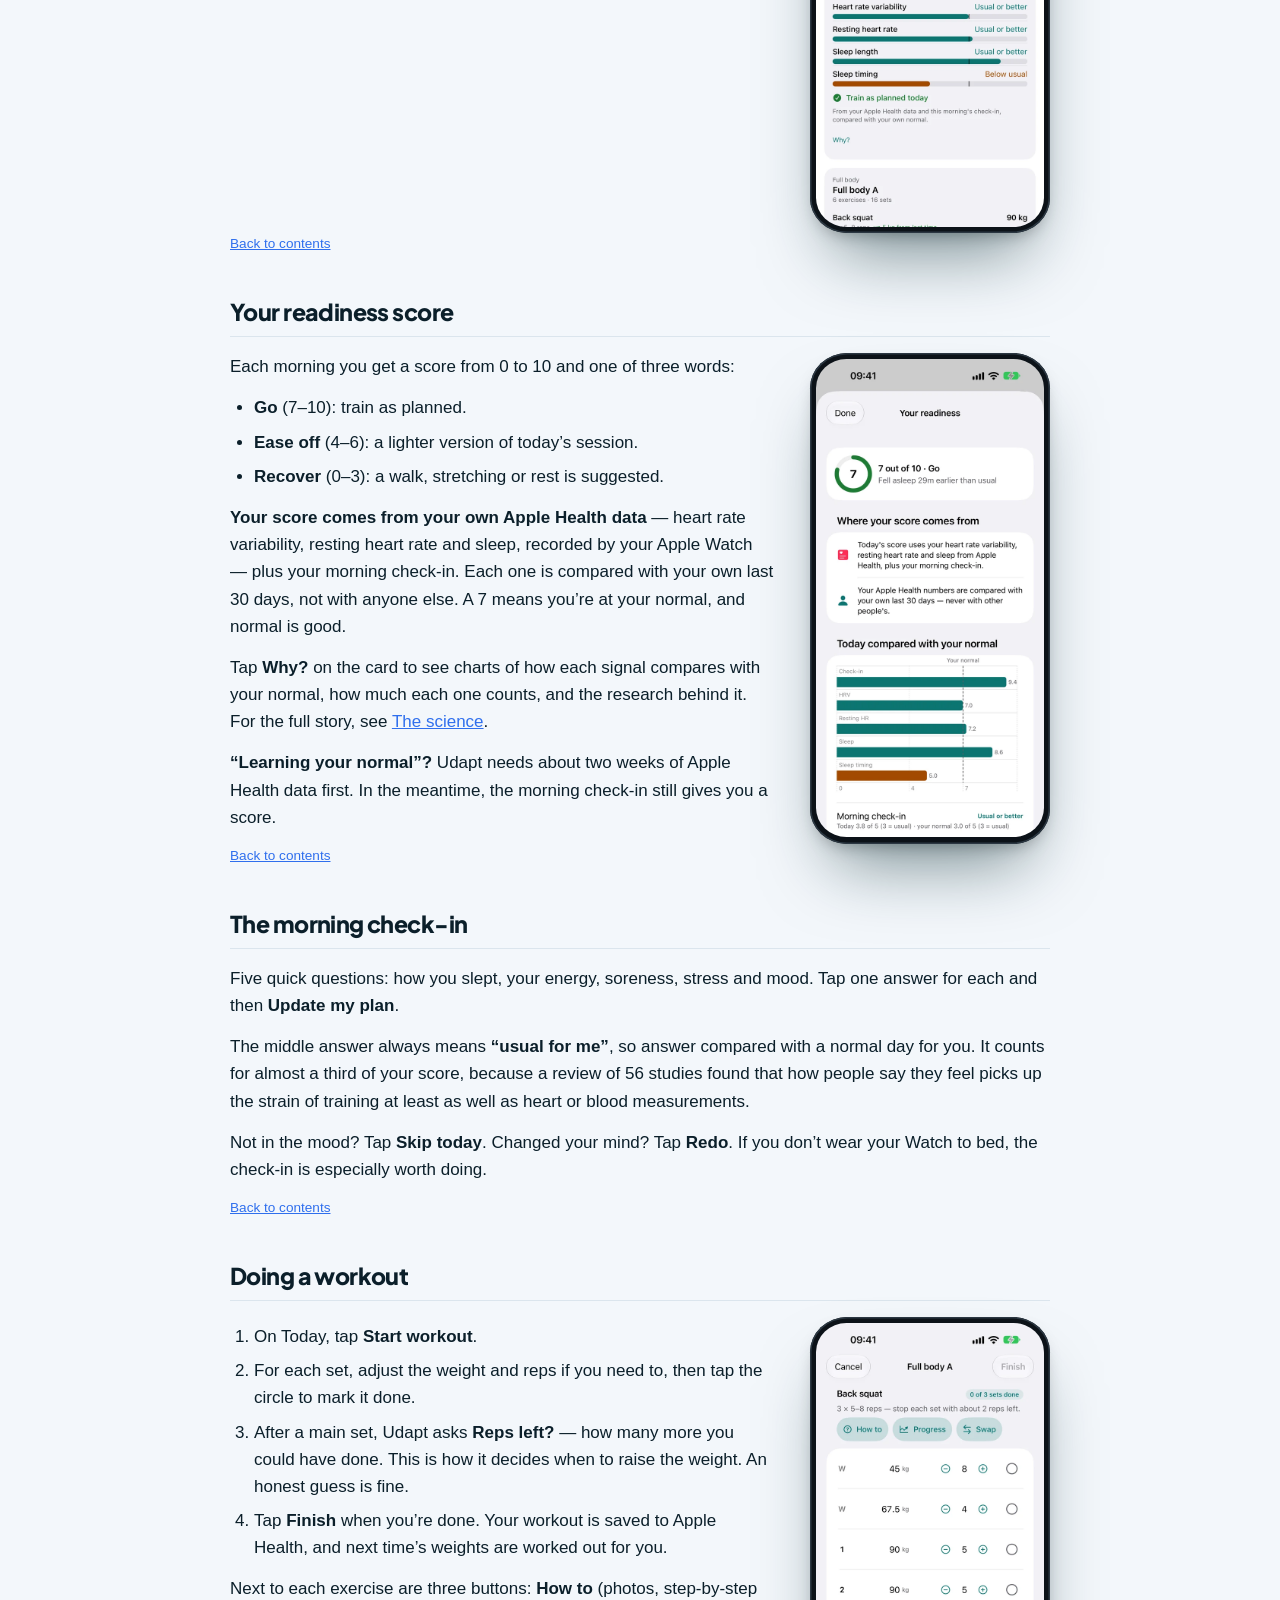
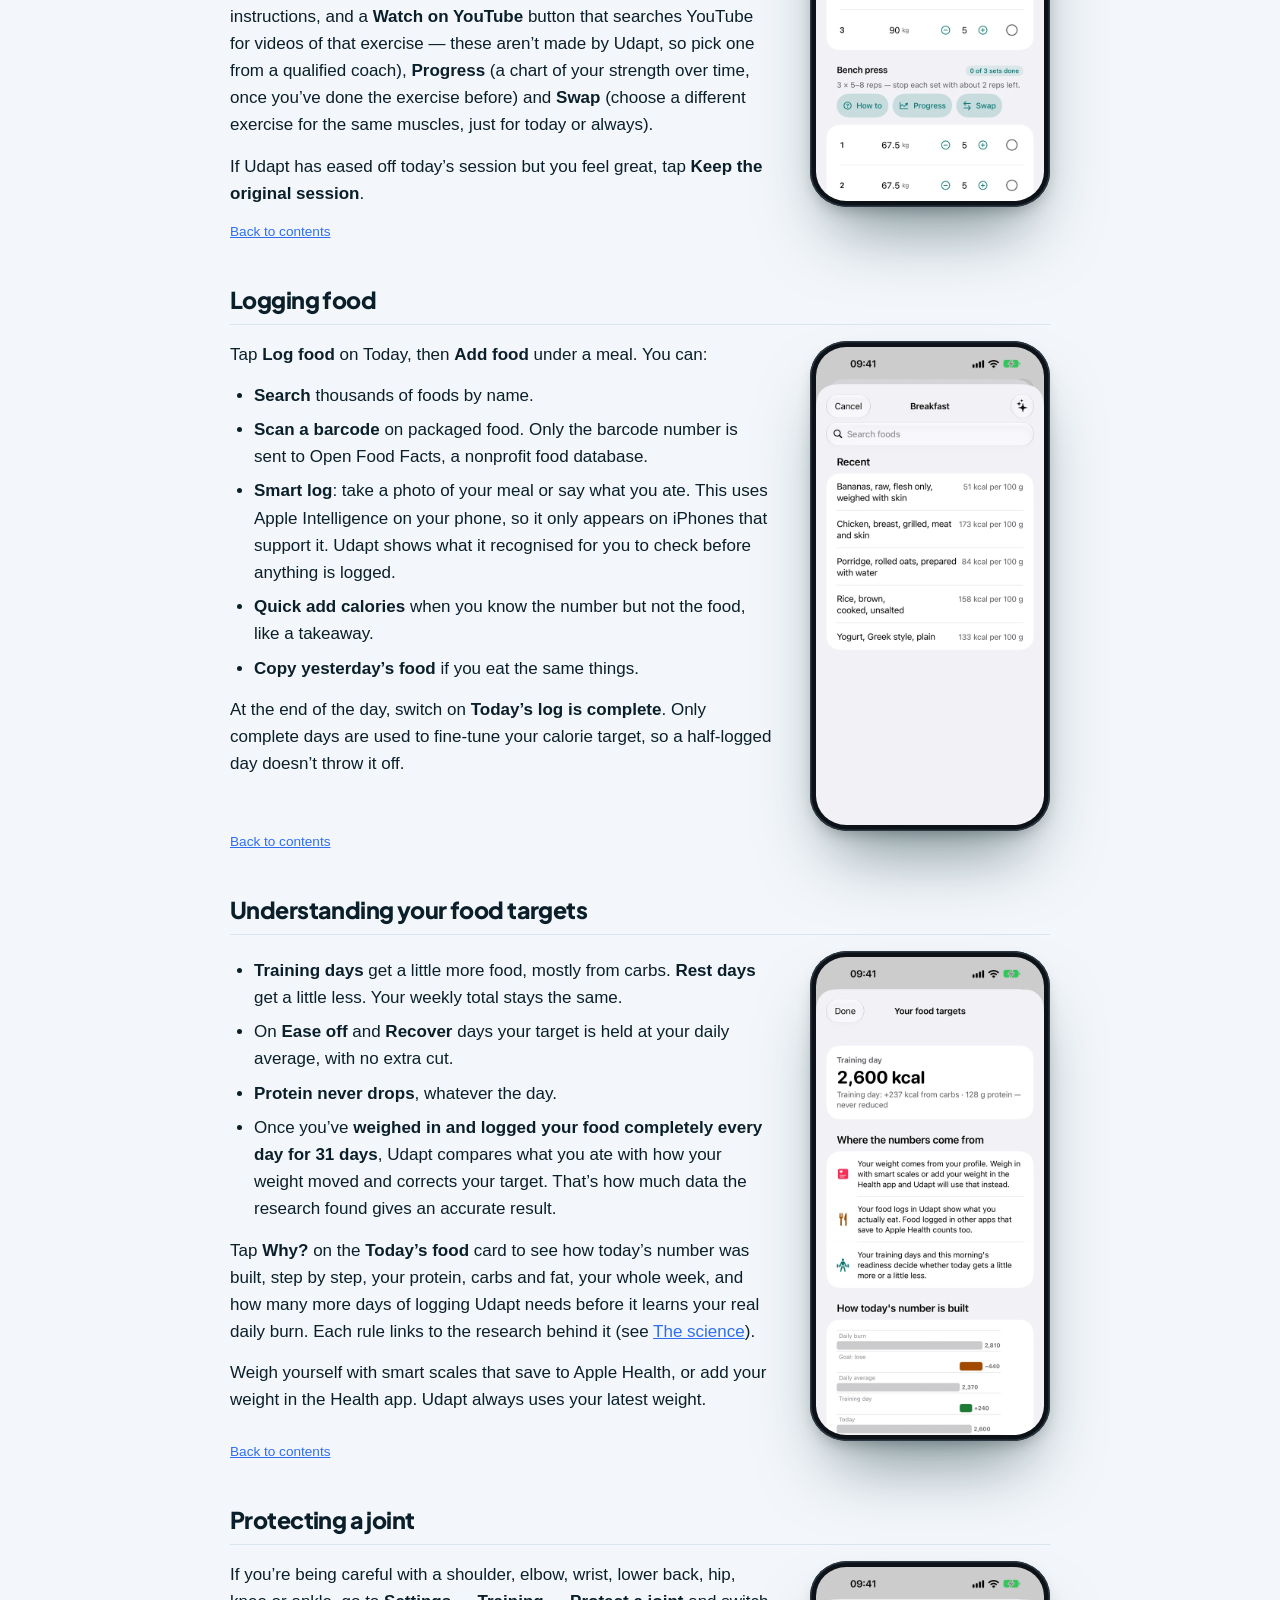
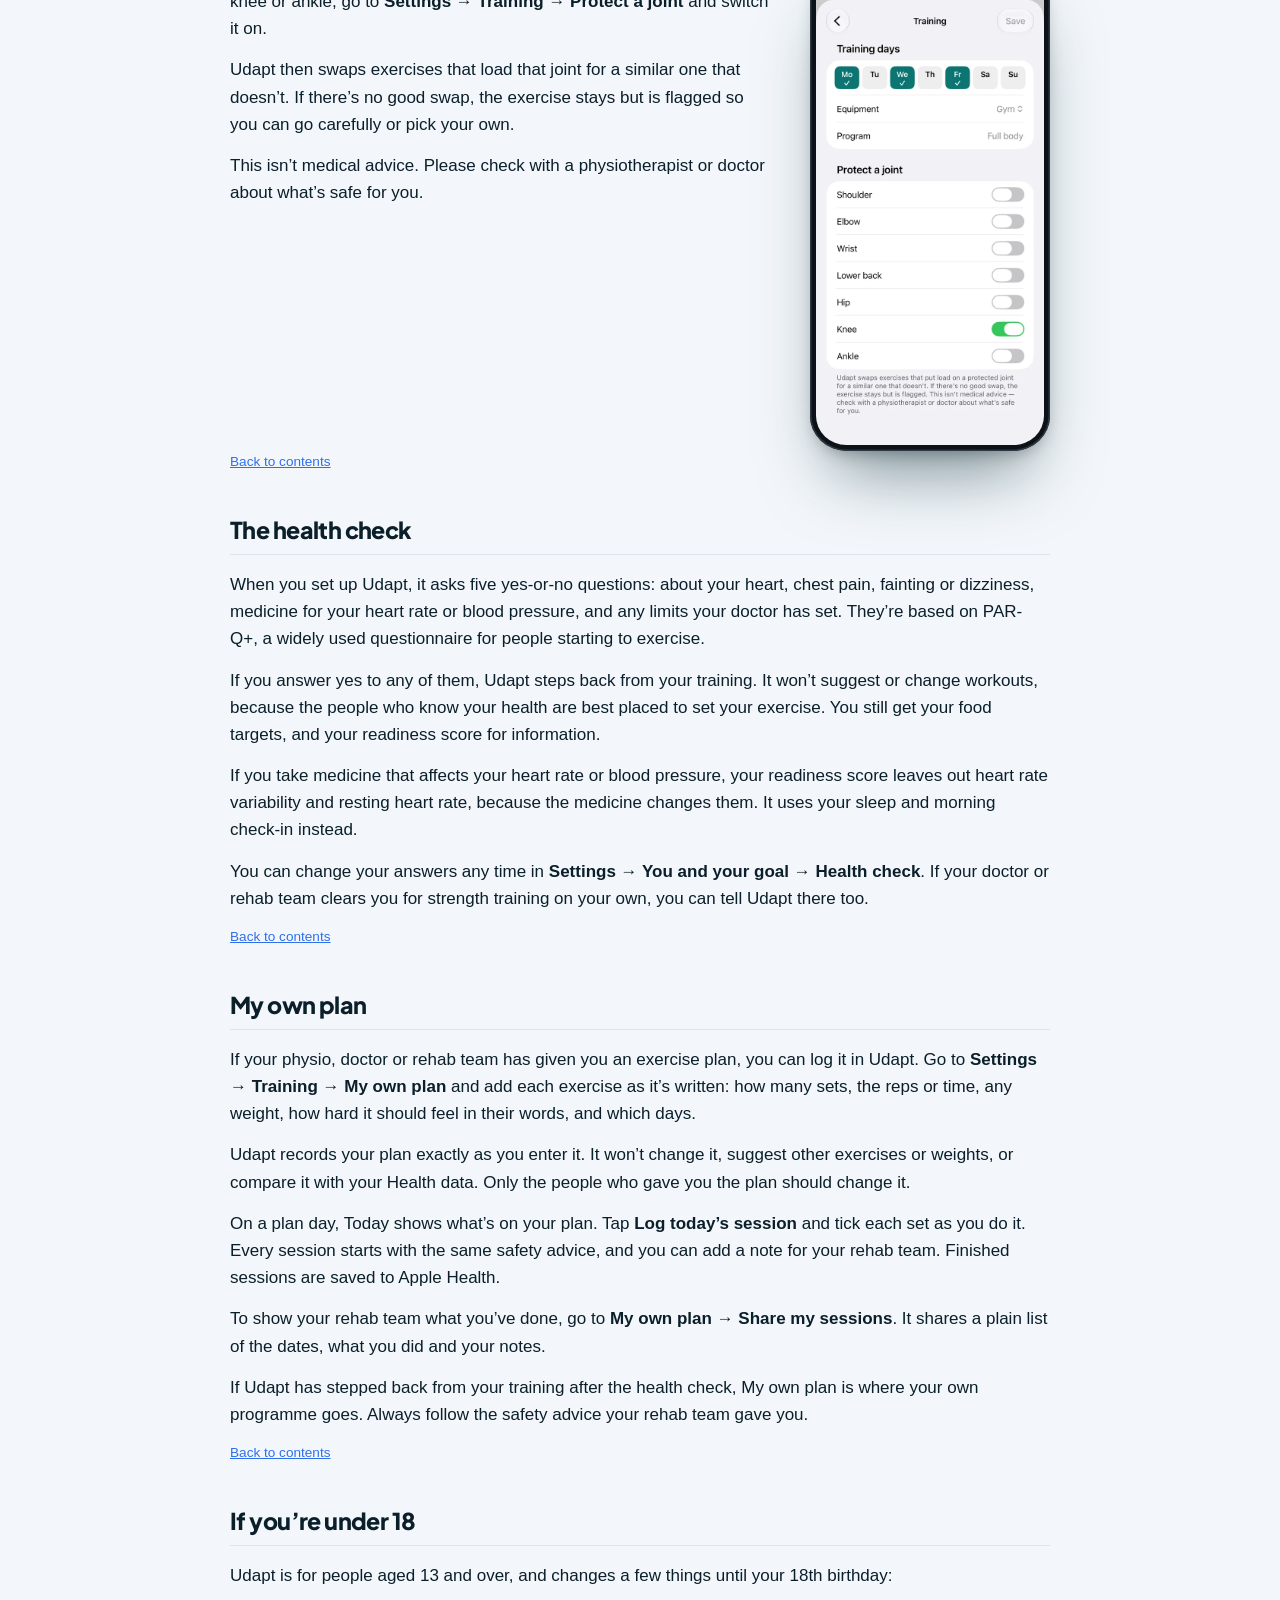
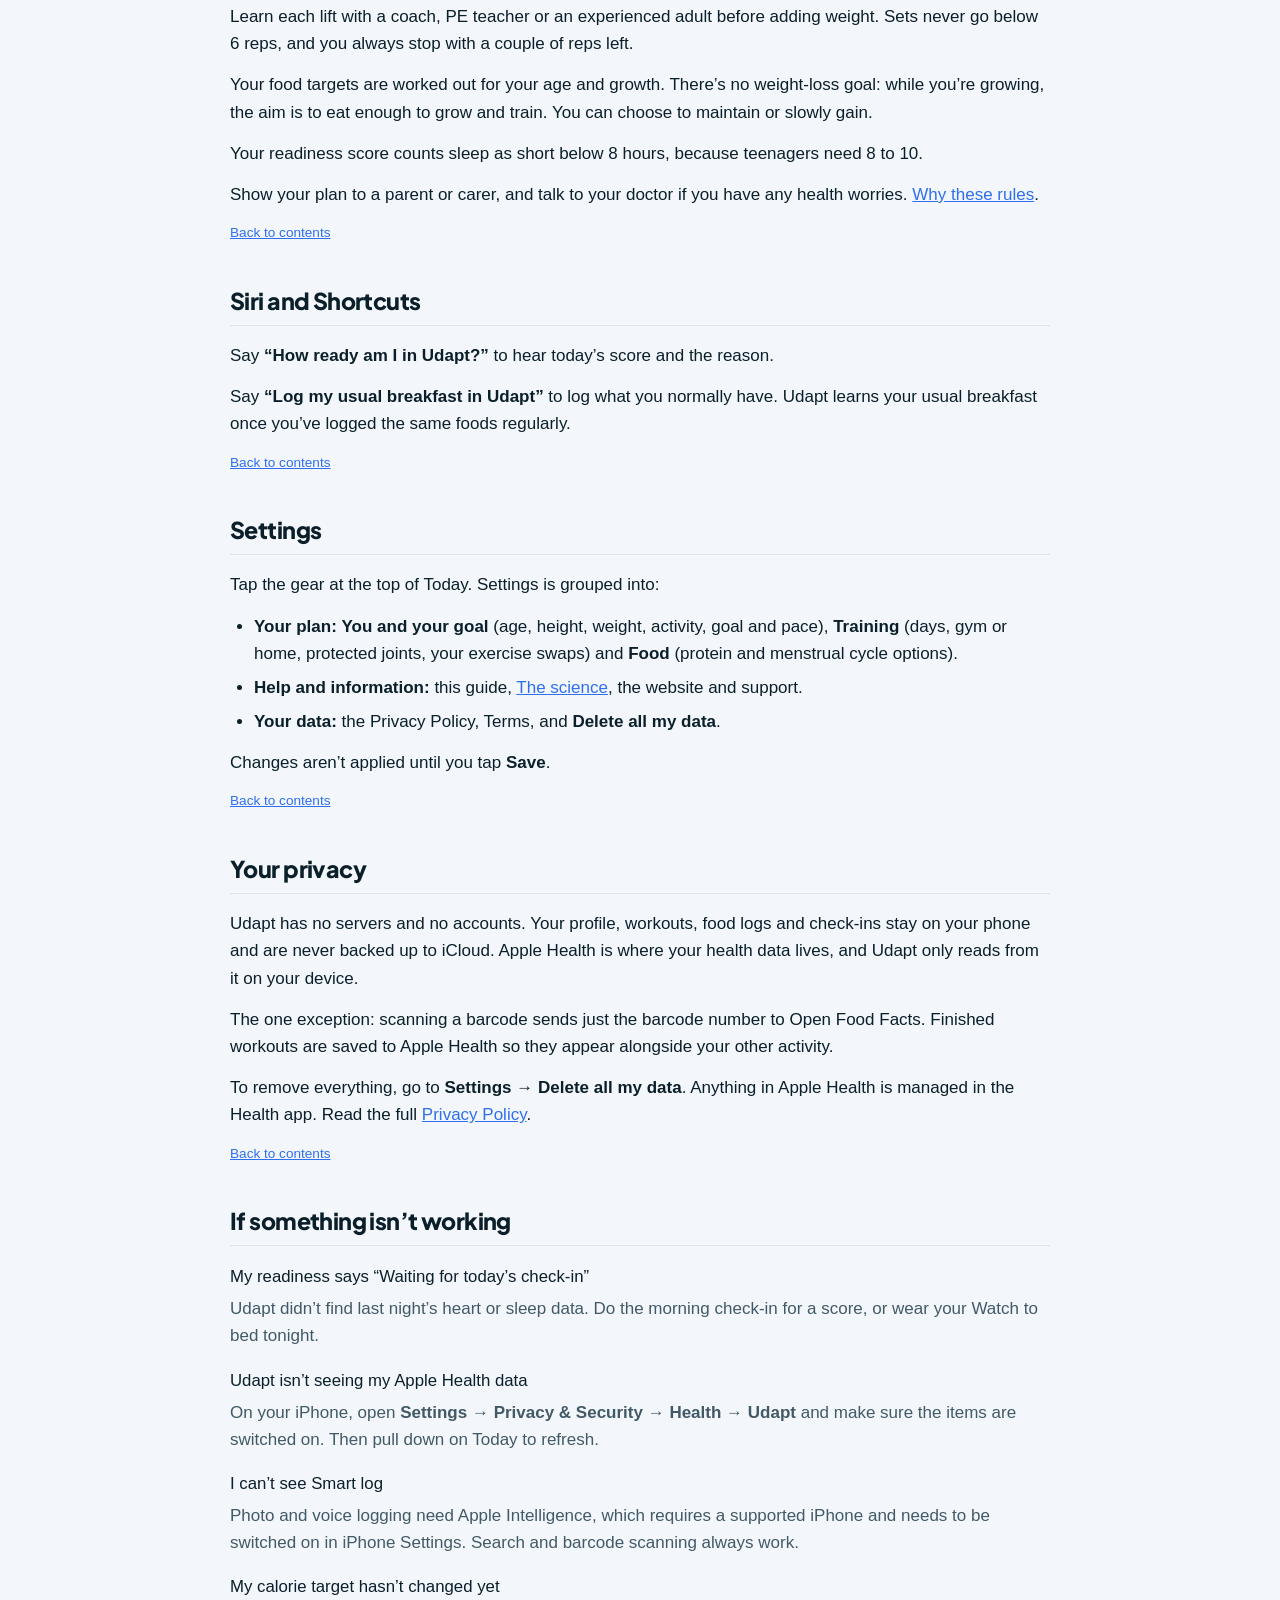
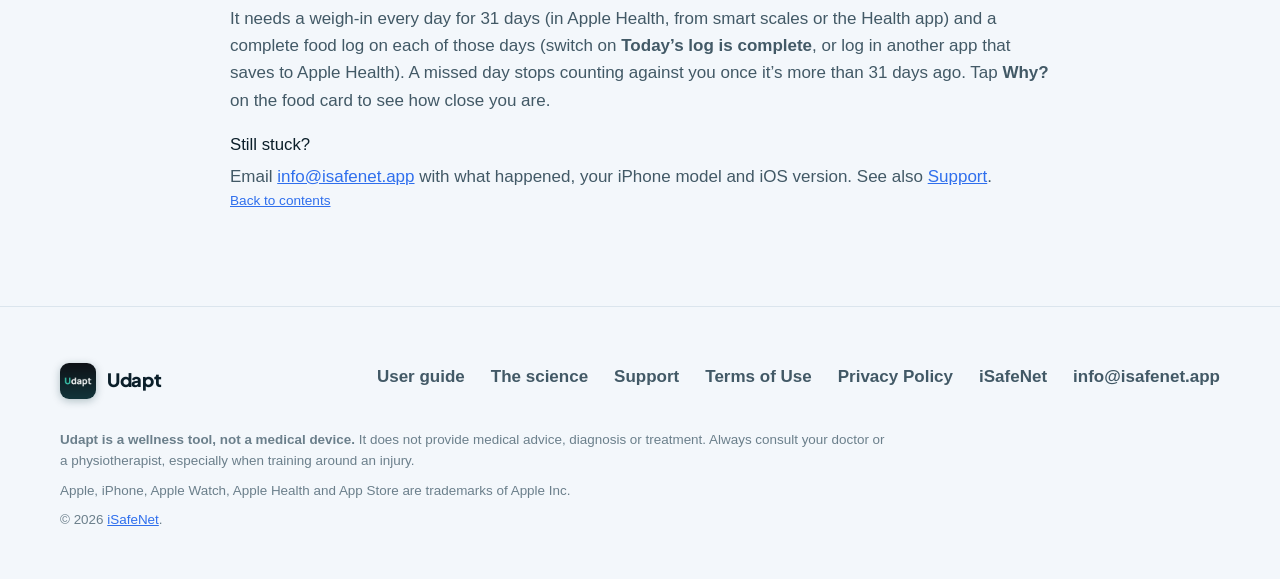
==== commit 7813e825: "Guide: fix a garbled sentence about the Progress button in Doing a workout Co-Authored-By: Claude Op" ====
--- a/guide.html
+++ b/guide.html
@@ -4,7 +4,7 @@
 <meta charset="utf-8">
 <meta name="viewport" content="width=device-width,initial-scale=1,viewport-fit=cover">
 <title>Udapt User Guide: Readiness, Workouts, Food Logging & More</title>
-<meta name="description" content="A plain-English guide to Udapt: readiness, the check-in, workouts, running, cycling and swimming, food targets, the Apple Watch and privacy.">
+<meta name="description" content="A plain-English guide to Udapt: your readiness score, the morning check-in, workouts, logging food, food targets, protecting a joint, Siri and privacy.">
 <meta name="theme-color" content="#159b9a">
 <link rel="canonical" href="https://udapt.isafenet.app/guide.html">
 <link rel="icon" type="image/png" href="images/favicon.png">
@@ -14,7 +14,7 @@
 <meta property="og:locale" content="en_GB">
 <meta property="og:site_name" content="Udapt">
 <meta property="og:title" content="Udapt User Guide: Readiness, Workouts, Food Logging & More">
-<meta property="og:description" content="A plain-English guide to Udapt: readiness, the check-in, workouts, running, cycling and swimming, food targets, the Apple Watch and privacy.">
+<meta property="og:description" content="A plain-English guide to Udapt: your readiness score, the morning check-in, workouts, logging food, food targets, protecting a joint, Siri and privacy.">
 <meta property="og:url" content="https://udapt.isafenet.app/guide.html">
 <meta property="og:image" content="https://udapt.isafenet.app/images/app-icon.png">
 <meta name="twitter:card" content="summary">
@@ -34,88 +34,55 @@
   <p class="eyebrow">User guide</p>
   <h1>How to use Udapt</h1>
   <div class="lede"><p>A friendly walk through everything Udapt does. Take it at your own pace &mdash; you don&rsquo;t need to use every feature for your plan to work. Nothing here is medical advice.</p></div>
-  <nav class="toc guide-toc" id="contents" aria-label="Guide contents"><ol><li><a href="#start">Getting started</a></li><li><a href="#today">The Today screen</a></li><li><a href="#readiness">Your readiness</a></li><li><a href="#checkin">The morning check-in</a></li><li><a href="#workout">Doing a workout</a></li><li><a href="#where">Where you train and your level</a></li><li><a href="#cardio">Running, cycling and swimming</a></li><li><a href="#watch">Apple Watch</a></li><li><a href="#progress">Progress</a></li><li><a href="#food">Logging food</a></li><li><a href="#targets">Understanding your food targets</a></li><li><a href="#days">Unwell, travelling and lighter weeks</a></li><li><a href="#glp1">GLP-1 mode</a></li><li><a href="#menopause">Menopause mode</a></li><li><a href="#joint">Protecting a joint</a></li><li><a href="#health-check">The health check</a></li><li><a href="#own-plan">My own plan</a></li><li><a href="#under-18">If you&rsquo;re under 18</a></li><li><a href="#siri">Siri and Shortcuts</a></li><li><a href="#settings">Settings</a></li><li><a href="#privacy">Your privacy</a></li><li><a href="#help">If something isn&rsquo;t working</a></li></ol></nav>
+  <nav class="toc guide-toc" id="contents" aria-label="Guide contents"><ol><li><a href="#start">Getting started</a></li><li><a href="#today">The Today screen</a></li><li><a href="#readiness">Your readiness score</a></li><li><a href="#checkin">The morning check-in</a></li><li><a href="#workout">Doing a workout</a></li><li><a href="#food">Logging food</a></li><li><a href="#targets">Understanding your food targets</a></li><li><a href="#joint">Protecting a joint</a></li><li><a href="#health-check">The health check</a></li><li><a href="#own-plan">My own plan</a></li><li><a href="#under-18">If you&rsquo;re under 18</a></li><li><a href="#siri">Siri and Shortcuts</a></li><li><a href="#settings">Settings</a></li><li><a href="#privacy">Your privacy</a></li><li><a href="#help">If something isn&rsquo;t working</a></li></ol></nav>
 </div></div>
 <div class="wrap"><div class="doc">
 <section class="clause guide-step" id="start">
 <h2 class="clause-title">Getting started</h2>
-<div class="guide-text"><p>There&rsquo;s no account to create. Open Udapt and it asks a few questions, which takes a few minutes. Your answers stay on your phone.</p>
+<div class="guide-text"><p>There&rsquo;s no account to create. Open Udapt and it asks a few questions, which takes about two minutes. Your answers stay on your phone.</p>
 <ol><li><b>Connect Apple Health.</b> Udapt reads your sleep, heart rate variability, resting heart rate, weight and workouts. You can skip this and use the morning check-in instead.</li>
-<li><b>About you and the health check.</b> Your date of birth, sex, height and weight, then five yes-or-no health questions (see <a href="#health-check">The health check</a>).</li>
-<li><b>Your typical day and your goal.</b> How active you are outside your workouts, and whether to lose, maintain or gain weight, and how fast.</li>
-<li><b>Your training.</b> Your strength days, where you usually train (gym, home or resistance bands), what you have at home, and your level.</li>
-<li><b>Running, cycling or swimming</b>, if you&rsquo;d like them: the activity, your level and your days.</li></ol>
-<p>Udapt then shows your starting plan. Please check with your doctor or a health professional before you start. You can go through setup again any time from <b>Settings &rarr; Replay setup</b>.</p></div>
+<li><b>About you.</b> Your date of birth, sex, height and weight, used only to estimate how much energy you burn. If Apple Health already knows them, they&rsquo;re filled in for you.</li>
+<li><b>Your typical day.</b> How active you are outside your workouts.</li>
+<li><b>Your goal.</b> Lose, maintain or gain weight, and how fast.</li>
+<li><b>Your training days</b> and whether you train at a <b>gym</b> or at <b>home</b> with dumbbells.</li></ol>
+<p>Udapt then shows your starting plan. It&rsquo;s an estimate to begin with; once you&rsquo;ve weighed in and logged your food every day for a month, it adjusts to what your body actually does.</p></div>
 <p class="guide-top"><a href="#contents">Back to contents</a></p>
 </section>
 <section class="clause guide-step" id="today">
 <h2 class="clause-title">The Today screen</h2>
-<div class="guide-row"><div class="guide-text"><p>Today is the screen you need each morning. Its cards show:</p>
-<ul><li><b>Readiness:</b> Go, Ease off or Recover, and how many of your checks are in your usual range.</li>
-<li><b>Training:</b> today&rsquo;s workout, already adjusted for how you&rsquo;re doing, and where you&rsquo;re training.</li>
-<li><b>Today&rsquo;s run, ride or swim</b>, on your cardio days.</li>
+<div class="guide-row"><div class="guide-text"><p>Today is the only screen you need each morning. It shows three cards:</p>
+<ul><li><b>Readiness:</b> your score out of 10 and a one-line reason.</li>
+<li><b>Training:</b> today&rsquo;s workout, already adjusted for how you&rsquo;re doing.</li>
 <li><b>Today&rsquo;s food:</b> your calorie target, protein, carbs and fat, and how much you&rsquo;ve logged.</li></ul>
-<p>Every card has a <b>Why?</b> button that explains what changed and why, in plain words, with the research behind it. The buttons at the top open your readiness, <a href="#progress">Progress</a> and Settings. Touch and hold a card and drag it to change the order.</p></div><div class="guide-art"><div class="phone"><img src="images/flat13-today.webp" width="600" height="1260" alt="The Today screen with readiness and today's training" loading="lazy" decoding="async"></div></div></div>
+<p>Every card has a <b>Why?</b> button that explains what changed and why, in plain words. Touch and hold a card and drag it to change the order. Pull down to refresh.</p></div><div class="guide-art"><div class="phone"><img src="images/flat-today.webp" width="600" height="1260" alt="The Today screen with readiness, training and food cards" loading="lazy" decoding="async"></div></div></div>
 <p class="guide-top"><a href="#contents">Back to contents</a></p>
 </section>
 <section class="clause guide-step" id="readiness">
-<h2 class="clause-title">Your readiness</h2>
-<div class="guide-row"><div class="guide-text"><p>Each morning Udapt gives you one of three states:</p>
-<ul><li><b>Go:</b> train as planned.</li>
-<li><b>Ease off:</b> a lighter version of today&rsquo;s session.</li>
-<li><b>Recover:</b> a walk, stretching or rest is suggested. Your planned session is still one tap away.</li></ul>
-<p>It comes from <b>two checks</b>: your heart signals (heart rate variability and resting heart rate from your Apple Watch, compared with your own last 10 readings) and your morning check-in. Each check that&rsquo;s outside your usual range moves the day down one step. The card says how many checks were in range, for example &ldquo;2 of 2 checks in range&rdquo;. There&rsquo;s no score out of 10, because no study gives one.</p>
-<p>Last night&rsquo;s sleep is shown next to it with the expert guidance of at least 7 hours (8 for teenagers), but it doesn&rsquo;t change your readiness. Tap <b>Why?</b> for the details, or see <a href="science.html#readiness">The science</a>.</p>
-<p><b>&ldquo;Learning your normal&rdquo;?</b> Udapt needs about 9 nights of heart readings first. In the meantime, the morning check-in still gives you a readiness.</p></div><div class="guide-art"><div class="phone"><img src="images/flat13-readiness.webp" width="600" height="1260" alt="Your readiness: Go, 2 of 2 checks in range, and where it comes from" loading="lazy" decoding="async"></div></div></div>
+<h2 class="clause-title">Your readiness score</h2>
+<div class="guide-row"><div class="guide-text"><p>Each morning you get a score from 0 to 10 and one of three words:</p>
+<ul><li><b>Go</b> (7&ndash;10): train as planned.</li>
+<li><b>Ease off</b> (4&ndash;6): a lighter version of today&rsquo;s session.</li>
+<li><b>Recover</b> (0&ndash;3): a walk, stretching or rest is suggested.</li></ul>
+<p><b>Your score comes from your own Apple Health data</b> &mdash; heart rate variability, resting heart rate and sleep, recorded by your Apple Watch &mdash; plus your morning check-in. Each one is compared with your own last 30 days, not with anyone else. A 7 means you&rsquo;re at your normal, and normal is good.</p>
+<p>Tap <b>Why?</b> on the card to see charts of how each signal compares with your normal, how much each one counts, and the research behind it. For the full story, see <a href="science.html#readiness">The science</a>.</p>
+<p><b>&ldquo;Learning your normal&rdquo;?</b> Udapt needs about two weeks of Apple Health data first. In the meantime, the morning check-in still gives you a score.</p></div><div class="guide-art"><div class="phone"><img src="images/flat-readiness.webp" width="600" height="1260" alt="The readiness Why? screen showing where the score comes from and a chart of today against your normal" loading="lazy" decoding="async"></div></div></div>
 <p class="guide-top"><a href="#contents">Back to contents</a></p>
 </section>
 <section class="clause guide-step" id="checkin">
 <h2 class="clause-title">The morning check-in</h2>
-<div class="guide-row"><div class="guide-text"><p>Four quick questions: your <b>sleep quality</b>, <b>tiredness</b>, <b>muscle soreness</b> and <b>stress</b>, each compared with a normal day for you, from &ldquo;Much better&rdquo; to &ldquo;Much worse&rdquo;. The middle answer means <b>&ldquo;usual for me&rdquo;</b>.</p>
-<p>Tiredness and soreness decide whether the check-in is in your usual range; sleep and stress are kept and shown back to you. Tap <b>Skip today</b> if you&rsquo;re not in the mood, or <b>Redo</b> to change your answers. You can also do it on your Apple Watch.</p></div><div class="guide-art"><div class="phone"><img src="images/flat13-checkin.webp" width="600" height="1260" alt="The morning check-in with four questions" loading="lazy" decoding="async"></div></div></div>
+<div class="guide-text"><p>Five quick questions: how you slept, your energy, soreness, stress and mood. Tap one answer for each and then <b>Update my plan</b>.</p>
+<p>The middle answer always means <b>&ldquo;usual for me&rdquo;</b>, so answer compared with a normal day for you. It counts for almost a third of your score, because a review of 56 studies found that how people say they feel picks up the strain of training at least as well as heart or blood measurements.</p>
+<p>Not in the mood? Tap <b>Skip today</b>. Changed your mind? Tap <b>Redo</b>. If you don&rsquo;t wear your Watch to bed, the check-in is especially worth doing.</p></div>
 <p class="guide-top"><a href="#contents">Back to contents</a></p>
 </section>
 <section class="clause guide-step" id="workout">
 <h2 class="clause-title">Doing a workout</h2>
 <div class="guide-row"><div class="guide-text"><ol><li>On Today, tap <b>Start workout</b>.</li>
-<li>For each set, adjust the weight and reps if you need to, then tap the circle to mark it done. Each set says how many reps to leave in the tank.</li>
+<li>For each set, adjust the weight and reps if you need to, then tap the circle to mark it done.</li>
 <li>After a main set, Udapt asks <b>Reps left?</b> &mdash; how many more you could have done. This is how it decides when to raise the weight. An honest guess is fine.</li>
-<li>Tap <b>Finish</b>, then say <b>how hard the session was</b> from 0 to 10 if you like. Your workout is saved to Apple Health, and next time&rsquo;s weights are worked out for you.</li></ol>
-<p>Next to each exercise are <b>How to</b> (photos, steps and a <b>Watch on YouTube</b> button that searches YouTube for that exercise &mdash; those videos aren&rsquo;t made or checked by Udapt), <b>Progress</b> (a chart of your strength over time) and <b>Swap</b> (a different exercise for the same muscles, just for today or always).</p>
-<p>If Udapt has eased off today&rsquo;s session but you feel great, tap <b>Keep the original session</b>.</p></div><div class="guide-art"><div class="phone"><img src="images/flat13-workout.webp" width="600" height="1260" alt="A workout with a warm-up set and working sets" loading="lazy" decoding="async"></div></div></div>
-<p class="guide-top"><a href="#contents">Back to contents</a></p>
-</section>
-<section class="clause guide-step" id="where">
-<h2 class="clause-title">Where you train and your level</h2>
-<div class="guide-row"><div class="guide-text"><p>On Today&rsquo;s training card, <b>Training at</b> lets you choose where each session happens: <b>Gym</b>, <b>Home</b>, <b>Resistance bands</b>, <b>Hotel gym</b> or <b>Just the floor</b>. The session changes to suit what&rsquo;s there.</p>
-<ul><li><b>Home:</b> tell Udapt what you have in <b>Settings &rarr; Training</b>, from a pair of dumbbells to a multi-gym. A medicine ball adds a short power finisher.</li>
-<li><b>Hotel gym:</b> tap <b>What&rsquo;s in the hotel gym?</b> and Udapt remembers it for next time.</li>
-<li><b>Level:</b> Beginner, Intermediate or Experienced. Beginners do two sets and simpler versions of the big lifts. When you&rsquo;ve trained regularly for about six months, Udapt offers the next level; you choose whether to move up.</li></ul></div><div class="guide-art"><div class="phone"><img src="images/flat13-training.webp" width="600" height="1260" alt="Today's training explained, exercise by exercise" loading="lazy" decoding="async"></div></div></div>
-<p class="guide-top"><a href="#contents">Back to contents</a></p>
-</section>
-<section class="clause guide-step" id="cardio">
-<h2 class="clause-title">Running, cycling and swimming</h2>
-<div class="guide-text"><p>Set it up in <b>Settings &rarr; Training &rarr; Running and cycling</b>: choose running, cycling, swimming or fitness training, your level and your days. Udapt suggests days that aren&rsquo;t strength days.</p>
-<ul><li><b>Running:</b> a nine-week run/walk plan to a 30-minute run, or easy runs towards a goal you set. Add a race (5K to marathon) for a countdown and two lighter weeks before it.</li>
-<li><b>Cycling:</b> easy rides of the length you choose.</li>
-<li><b>Swimming:</b> pool or open-water sessions, recorded on Apple Watch, or logged on iPhone with <b>Log a swim</b>.</li>
-<li><b>Fitness training:</b> runs plus a weekly station session in a race format, for people already at Intermediate level.</li></ul>
-<p>Before each session, Udapt shows <b>Stop if&hellip;</b>, and for swims, water safety advice. Runs and rides have a timer, spoken cues, distance and pace, on iPhone or Apple Watch, and are saved to Apple Health. Afterwards Udapt asks how hard it was, whether you could talk in full sentences, and whether to repeat the week. Runs, rides and swims from other apps and devices that save to Apple Health count too.</p></div>
-<p class="guide-top"><a href="#contents">Back to contents</a></p>
-</section>
-<section class="clause guide-step" id="watch">
-<h2 class="clause-title">Apple Watch</h2>
-<div class="guide-text"><p>The Udapt app on your Apple Watch shows today&rsquo;s readiness and plan. You can:</p>
-<ul><li>Do the <b>morning check-in</b>.</li>
-<li>Log a <b>workout</b> with the Digital Crown, with your heart rate, last time&rsquo;s weights, how-tos, swaps and a rest timer.</li>
-<li>Run, ride or swim with every interval, your pace, and lengths in the pool.</li>
-<li>Add <b>complications</b> for readiness, today&rsquo;s session and protein, and find Udapt in the Smart Stack.</li></ul>
-<p>Your iPhone sends today&rsquo;s plan to your Watch, and finished sessions go back to your iPhone and Apple Health.</p></div>
-<p class="guide-top"><a href="#contents">Back to contents</a></p>
-</section>
-<section class="clause guide-step" id="progress">
-<h2 class="clause-title">Progress</h2>
-<div class="guide-row"><div class="guide-text"><p>Tap the chart button at the top of Today. Progress shows how many weeks in a row you&rsquo;ve done your training days, this week&rsquo;s sets for each muscle (each one aims for at least two sessions a week), and your personal records. After a workout you can share a picture of it.</p></div><div class="guide-art"><div class="phone"><img src="images/flat-v13-progress.webp" width="600" height="1260" alt="Progress: weeks on plan and this week's sets for each muscle" loading="lazy" decoding="async"></div></div></div>
+<li>Tap <b>Finish</b> when you&rsquo;re done. Your workout is saved to Apple Health, and next time&rsquo;s weights are worked out for you.</li></ol>
+<p>Next to each exercise are three buttons: <b>How to</b> (photos, step-by-step instructions, and a <b>Watch on YouTube</b> button that searches YouTube for videos of that exercise &mdash; these aren&rsquo;t made by Udapt, so pick one from a qualified coach), <b>Progress</b> (a chart of your strength over time, once you&rsquo;ve done the exercise before) and <b>Swap</b> (choose a different exercise for the same muscles, just for today or always).</p>
+<p>If Udapt has eased off today&rsquo;s session but you feel great, tap <b>Keep the original session</b>.</p></div><div class="guide-art"><div class="phone"><img src="images/flat-workout.webp" width="600" height="1260" alt="A workout with sets, weights and reps" loading="lazy" decoding="async"></div></div></div>
 <p class="guide-top"><a href="#contents">Back to contents</a></p>
 </section>
 <section class="clause guide-step" id="food">
@@ -131,47 +98,32 @@
 </section>
 <section class="clause guide-step" id="targets">
 <h2 class="clause-title">Understanding your food targets</h2>
-<div class="guide-row"><div class="guide-text"><ul><li>Your calorie target is <b>the same every day</b>: no study we found sets how much more to eat on a weight-training day, so Udapt doesn&rsquo;t guess.</li>
-<li><b>Protein never drops</b>. It starts at 1.6 g for each kg you weigh, and you can set 1.2 to 2.0 g in Settings.</li>
-<li>Once you&rsquo;ve <b>weighed in and logged your food completely every day for 31 days</b>, Udapt compares what you ate with how your weight moved and corrects your target.</li></ul>
-<p>Tap <b>Why?</b> on the <b>Today&rsquo;s food</b> card to see how today&rsquo;s number was built and how close Udapt is to learning your real daily burn (see <a href="science.html#food">The science</a>). Weigh yourself with smart scales that save to Apple Health, or add your weight in the Health app.</p></div><div class="guide-art"><div class="phone"><img src="images/flat13-fuel.webp" width="600" height="1260" alt="Your food targets: the same every day, with where the numbers come from" loading="lazy" decoding="async"></div></div></div>
-<p class="guide-top"><a href="#contents">Back to contents</a></p>
-</section>
-<section class="clause guide-step" id="days">
-<h2 class="clause-title">Unwell, travelling and lighter weeks</h2>
-<div class="guide-text"><ul><li><b>Unwell:</b> tap <b>Unwell or travelling?</b> on Today and say whether it&rsquo;s a cold or something more. Udapt makes it a rest day and keeps your food target steady. Tap <b>I&rsquo;m better</b> and your first week back is lighter.</li>
-<li><b>Travelling:</b> sessions use exercises that need nothing but the floor, at a lighter week&rsquo;s volume. Udapt asks when your iPhone changes time zone. Tap <b>I&rsquo;m home</b> when you&rsquo;re back.</li>
-<li><b>A lighter week:</b> on a Recover day, Udapt offers seven days of fewer sets. It&rsquo;s your choice.</li></ul></div>
-<p class="guide-top"><a href="#contents">Back to contents</a></p>
-</section>
-<section class="clause guide-step" id="glp1">
-<h2 class="clause-title">GLP-1 mode</h2>
-<div class="guide-text"><p>If you take a GLP-1 medicine, turn on <b>I take a GLP-1 medicine</b> in <b>Settings &rarr; You and your goal</b>. Your morning check-in gains two optional taps, <b>Queasy today</b> and <b>Not hungry today</b>. Either one makes a good day&rsquo;s session lighter, and the food card puts protein first, with small meals and plenty to drink. Udapt never asks about your medicine or dose, and never advises on them.</p></div>
-<p class="guide-top"><a href="#contents">Back to contents</a></p>
-</section>
-<section class="clause guide-step" id="menopause">
-<h2 class="clause-title">Menopause mode</h2>
-<div class="guide-text"><p>Turn on <b>I&rsquo;m in perimenopause or menopause</b> in <b>Settings &rarr; You and your goal</b>. Each week then includes a back extension, the morning check-in adds two optional taps (<b>Hot flushes or night sweats</b> and <b>Achy joints</b>, shown back to you as your own pattern), and you can turn on a daily <b>Bone builder</b> that follows the Royal Osteoporosis Society&rsquo;s impact exercise levels. You start at Level 1 and move up when you feel confident. Turning it on turns off cycle tracking.</p></div>
+<div class="guide-row"><div class="guide-text"><ul><li><b>Training days</b> get a little more food, mostly from carbs. <b>Rest days</b> get a little less. Your weekly total stays the same.</li>
+<li>On <b>Ease off</b> and <b>Recover</b> days your target is held at your daily average, with no extra cut.</li>
+<li><b>Protein never drops</b>, whatever the day.</li>
+<li>Once you&rsquo;ve <b>weighed in and logged your food completely every day for 31 days</b>, Udapt compares what you ate with how your weight moved and corrects your target. That&rsquo;s how much data the research found gives an accurate result.</li></ul>
+<p>Tap <b>Why?</b> on the <b>Today&rsquo;s food</b> card to see how today&rsquo;s number was built, step by step, your protein, carbs and fat, your whole week, and how many more days of logging Udapt needs before it learns your real daily burn. Each rule links to the research behind it (see <a href="science.html#food">The science</a>).</p>
+<p>Weigh yourself with smart scales that save to Apple Health, or add your weight in the Health app. Udapt always uses your latest weight.</p></div><div class="guide-art"><div class="phone"><img src="images/flat-fuel.webp" width="600" height="1260" alt="The food targets Why? screen showing where the numbers come from and how today's target is built" loading="lazy" decoding="async"></div></div></div>
 <p class="guide-top"><a href="#contents">Back to contents</a></p>
 </section>
 <section class="clause guide-step" id="joint">
 <h2 class="clause-title">Protecting a joint</h2>
 <div class="guide-row"><div class="guide-text"><p>If you&rsquo;re being careful with a shoulder, elbow, wrist, lower back, hip, knee or ankle, go to <b>Settings &rarr; Training &rarr; Protect a joint</b> and switch it on.</p>
 <p>Udapt then swaps exercises that load that joint for a similar one that doesn&rsquo;t. If there&rsquo;s no good swap, the exercise stays but is flagged so you can go carefully or pick your own.</p>
-<p>This isn&rsquo;t medical advice. Please check with a doctor or health professional about what&rsquo;s safe for you.</p></div><div class="guide-art"><div class="phone"><img src="images/flat-joint.webp" width="600" height="1260" alt="Joints you can protect, with Knee switched on" loading="lazy" decoding="async"></div></div></div>
+<p>This isn&rsquo;t medical advice. Please check with a physiotherapist or doctor about what&rsquo;s safe for you.</p></div><div class="guide-art"><div class="phone"><img src="images/flat-joint.webp" width="600" height="1260" alt="Joints you can protect, with Knee switched on" loading="lazy" decoding="async"></div></div></div>
 <p class="guide-top"><a href="#contents">Back to contents</a></p>
 </section>
 <section class="clause guide-step" id="health-check">
 <h2 class="clause-title">The health check</h2>
 <div class="guide-text"><p>When you set up Udapt, it asks five yes-or-no questions: about your heart, chest pain, fainting or dizziness, medicine for your heart rate or blood pressure, and any limits your doctor has set. They&rsquo;re based on PAR-Q+, a widely used questionnaire for people starting to exercise.</p>
-<p>If you answer yes to any of them, Udapt steps back from your training and doesn&rsquo;t plan runs or rides for you, because the people who know your health are best placed to set your exercise. You still get your food targets, and your readiness for information. If your doctor or rehab team clears you, you can tell Udapt in <b>Settings &rarr; You and your goal &rarr; Health check</b>.</p>
-<p>If you take medicine that affects your heart rate or blood pressure, your readiness leaves out your heart signals and uses your morning check-in.</p>
-<p>If you answered no to every question, you can hide <b>Stop if&hellip;</b> before each session in <b>Settings &rarr; Training</b>. It still shows when you pause.</p></div>
+<p>If you answer yes to any of them, Udapt steps back from your training. It won&rsquo;t suggest or change workouts, because the people who know your health are best placed to set your exercise. You still get your food targets, and your readiness score for information.</p>
+<p>If you take medicine that affects your heart rate or blood pressure, your readiness score leaves out heart rate variability and resting heart rate, because the medicine changes them. It uses your sleep and morning check-in instead.</p>
+<p>You can change your answers any time in <b>Settings &rarr; You and your goal &rarr; Health check</b>. If your doctor or rehab team clears you for strength training on your own, you can tell Udapt there too.</p></div>
 <p class="guide-top"><a href="#contents">Back to contents</a></p>
 </section>
 <section class="clause guide-step" id="own-plan">
 <h2 class="clause-title">My own plan</h2>
-<div class="guide-text"><p>If your health or rehab team has given you an exercise plan, you can log it in Udapt. Go to <b>Settings &rarr; Training &rarr; My own plan</b> and add each exercise as it&rsquo;s written: how many sets, the reps or time, any weight, how hard it should feel in their words, and which days. Walks, runs and rides can go in too, and you can import a file your team sent.</p>
+<div class="guide-text"><p>If your physio, doctor or rehab team has given you an exercise plan, you can log it in Udapt. Go to <b>Settings &rarr; Training &rarr; My own plan</b> and add each exercise as it&rsquo;s written: how many sets, the reps or time, any weight, how hard it should feel in their words, and which days.</p>
 <p>Udapt records your plan exactly as you enter it. It won&rsquo;t change it, suggest other exercises or weights, or compare it with your Health data. Only the people who gave you the plan should change it.</p>
 <p>On a plan day, Today shows what&rsquo;s on your plan. Tap <b>Log today&rsquo;s session</b> and tick each set as you do it. Every session starts with the same safety advice, and you can add a note for your rehab team. Finished sessions are saved to Apple Health.</p>
 <p>To show your rehab team what you&rsquo;ve done, go to <b>My own plan &rarr; Share my sessions</b>. It shares a plain list of the dates, what you did and your notes.</p>
@@ -181,38 +133,38 @@
 <section class="clause guide-step" id="under-18">
 <h2 class="clause-title">If you&rsquo;re under 18</h2>
 <div class="guide-text"><p>Udapt is for people aged 13 and over, and changes a few things until your 18th birthday:</p>
-<ul><li>Learn each lift with a coach, PE teacher or an experienced adult before adding weight. Sets stay between 6 and 15 reps, and you always stop with a couple of reps left. Up to 3 strength days a week, with a rest day between.</li>
-<li>Under 14, you train with resistance bands and your bodyweight.</li>
-<li>Your food target is what you need for your age and growth. There&rsquo;s no weight-loss or weight-gain goal: while you&rsquo;re growing, the aim is to eat enough to grow and train.</li>
-<li>Your readiness shows sleep with the 8&ndash;10 hour guidance for teenagers.</li></ul>
-<p>Show your plan to a parent or carer, and talk to your doctor if you have any health worries. <a href="science.html#modes">Why these rules</a>.</p></div>
+<p>Learn each lift with a coach, PE teacher or an experienced adult before adding weight. Sets never go below 6 reps, and you always stop with a couple of reps left.</p>
+<p>Your food targets are worked out for your age and growth. There&rsquo;s no weight-loss goal: while you&rsquo;re growing, the aim is to eat enough to grow and train. You can choose to maintain or slowly gain.</p>
+<p>Your readiness score counts sleep as short below 8 hours, because teenagers need 8 to 10.</p>
+<p>Show your plan to a parent or carer, and talk to your doctor if you have any health worries. <a href="science.html#under-18">Why these rules</a>.</p></div>
 <p class="guide-top"><a href="#contents">Back to contents</a></p>
 </section>
 <section class="clause guide-step" id="siri">
 <h2 class="clause-title">Siri and Shortcuts</h2>
-<div class="guide-text"><p>Say <b>&ldquo;How ready am I in Udapt?&rdquo;</b> to hear today&rsquo;s readiness and the reason.</p>
+<div class="guide-text"><p>Say <b>&ldquo;How ready am I in Udapt?&rdquo;</b> to hear today&rsquo;s score and the reason.</p>
 <p>Say <b>&ldquo;Log my usual breakfast in Udapt&rdquo;</b> to log what you normally have. Udapt learns your usual breakfast once you&rsquo;ve logged the same foods regularly.</p></div>
 <p class="guide-top"><a href="#contents">Back to contents</a></p>
 </section>
 <section class="clause guide-step" id="settings">
 <h2 class="clause-title">Settings</h2>
-<div class="guide-row"><div class="guide-text"><p>Tap the gear at the top of Today. Settings is grouped into:</p>
-<ul><li><b>Your plan:</b> <b>You and your goal</b> (age, height, weight, activity, goal and pace, the health check, GLP-1 and menopause modes), <b>Training</b> (days, where you train, home equipment, level, protected joints, swaps, My own plan, running, cycling and swimming) and <b>Food</b> (protein and menstrual cycle options). <b>Replay setup</b> goes through the setup questions again.</li>
-<li><b>Subscription</b>, <b>Help and information</b> (this guide, <a href="science.html">The science</a>, support) and <b>Your data</b> (the Privacy Policy, Terms and <b>Delete all my data</b>).</li></ul>
-<p>Changes aren&rsquo;t applied until you tap <b>Save</b>.</p></div><div class="guide-art"><div class="phone"><img src="images/flat13-settings.webp" width="600" height="1260" alt="Settings: your plan, subscription and help" loading="lazy" decoding="async"></div></div></div>
+<div class="guide-text"><p>Tap the gear at the top of Today. Settings is grouped into:</p>
+<ul><li><b>Your plan:</b> <b>You and your goal</b> (age, height, weight, activity, goal and pace), <b>Training</b> (days, gym or home, protected joints, your exercise swaps) and <b>Food</b> (protein and menstrual cycle options).</li>
+<li><b>Help and information:</b> this guide, <a href="science.html">The science</a>, the website and support.</li>
+<li><b>Your data:</b> the Privacy Policy, Terms, and <b>Delete all my data</b>.</li></ul>
+<p>Changes aren&rsquo;t applied until you tap <b>Save</b>.</p></div>
 <p class="guide-top"><a href="#contents">Back to contents</a></p>
 </section>
 <section class="clause guide-step" id="privacy">
 <h2 class="clause-title">Your privacy</h2>
-<div class="guide-text"><p>Udapt has no servers and no accounts. Your profile, workouts, runs, food logs and check-ins stay on your iPhone (and your own Apple Watch, if you use it) and are kept out of iCloud Backup. Apple Health is where your health data lives.</p>
-<p>The one exception: scanning a barcode sends just the barcode number to Open Food Facts. Finished workouts, runs, rides and swims are saved to Apple Health, and during a run, walk or ride Udapt uses your location to measure distance and save your route to Apple Health. It never sends it anywhere.</p>
+<div class="guide-text"><p>Udapt has no servers and no accounts. Your profile, workouts, food logs and check-ins stay on your phone and are never backed up to iCloud. Apple Health is where your health data lives, and Udapt only reads from it on your device.</p>
+<p>The one exception: scanning a barcode sends just the barcode number to Open Food Facts. Finished workouts are saved to Apple Health so they appear alongside your other activity.</p>
 <p>To remove everything, go to <b>Settings &rarr; Delete all my data</b>. Anything in Apple Health is managed in the Health app. Read the full <a href="privacy.html">Privacy Policy</a>.</p></div>
 <p class="guide-top"><a href="#contents">Back to contents</a></p>
 </section>
 <section class="clause guide-step" id="help">
 <h2 class="clause-title">If something isn&rsquo;t working</h2>
 <div class="guide-text"><dl class="glossary">
-<dt>My readiness is waiting for today&rsquo;s check-in</dt><dd>Udapt didn&rsquo;t find last night&rsquo;s heart readings. Do the morning check-in, or wear your Watch to bed tonight.</dd>
+<dt>My readiness says &ldquo;Waiting for today&rsquo;s check-in&rdquo;</dt><dd>Udapt didn&rsquo;t find last night&rsquo;s heart or sleep data. Do the morning check-in for a score, or wear your Watch to bed tonight.</dd>
 <dt>Udapt isn&rsquo;t seeing my Apple Health data</dt><dd>On your iPhone, open <b>Settings &rarr; Privacy &amp; Security &rarr; Health &rarr; Udapt</b> and make sure the items are switched on. Then pull down on Today to refresh.</dd>
 <dt>I can&rsquo;t see Smart log</dt><dd>Photo and voice logging need Apple Intelligence, which requires a supported iPhone and needs to be switched on in iPhone Settings. Search and barcode scanning always work.</dd>
 <dt>My calorie target hasn&rsquo;t changed yet</dt><dd>It needs a weigh-in every day for 31 days (in Apple Health, from smart scales or the Health app) and a complete food log on each of those days (switch on <b>Today&rsquo;s log is complete</b>, or log in another app that saves to Apple Health). A missed day stops counting against you once it&rsquo;s more than 31 days ago. Tap <b>Why?</b> on the food card to see how close you are.</dd>
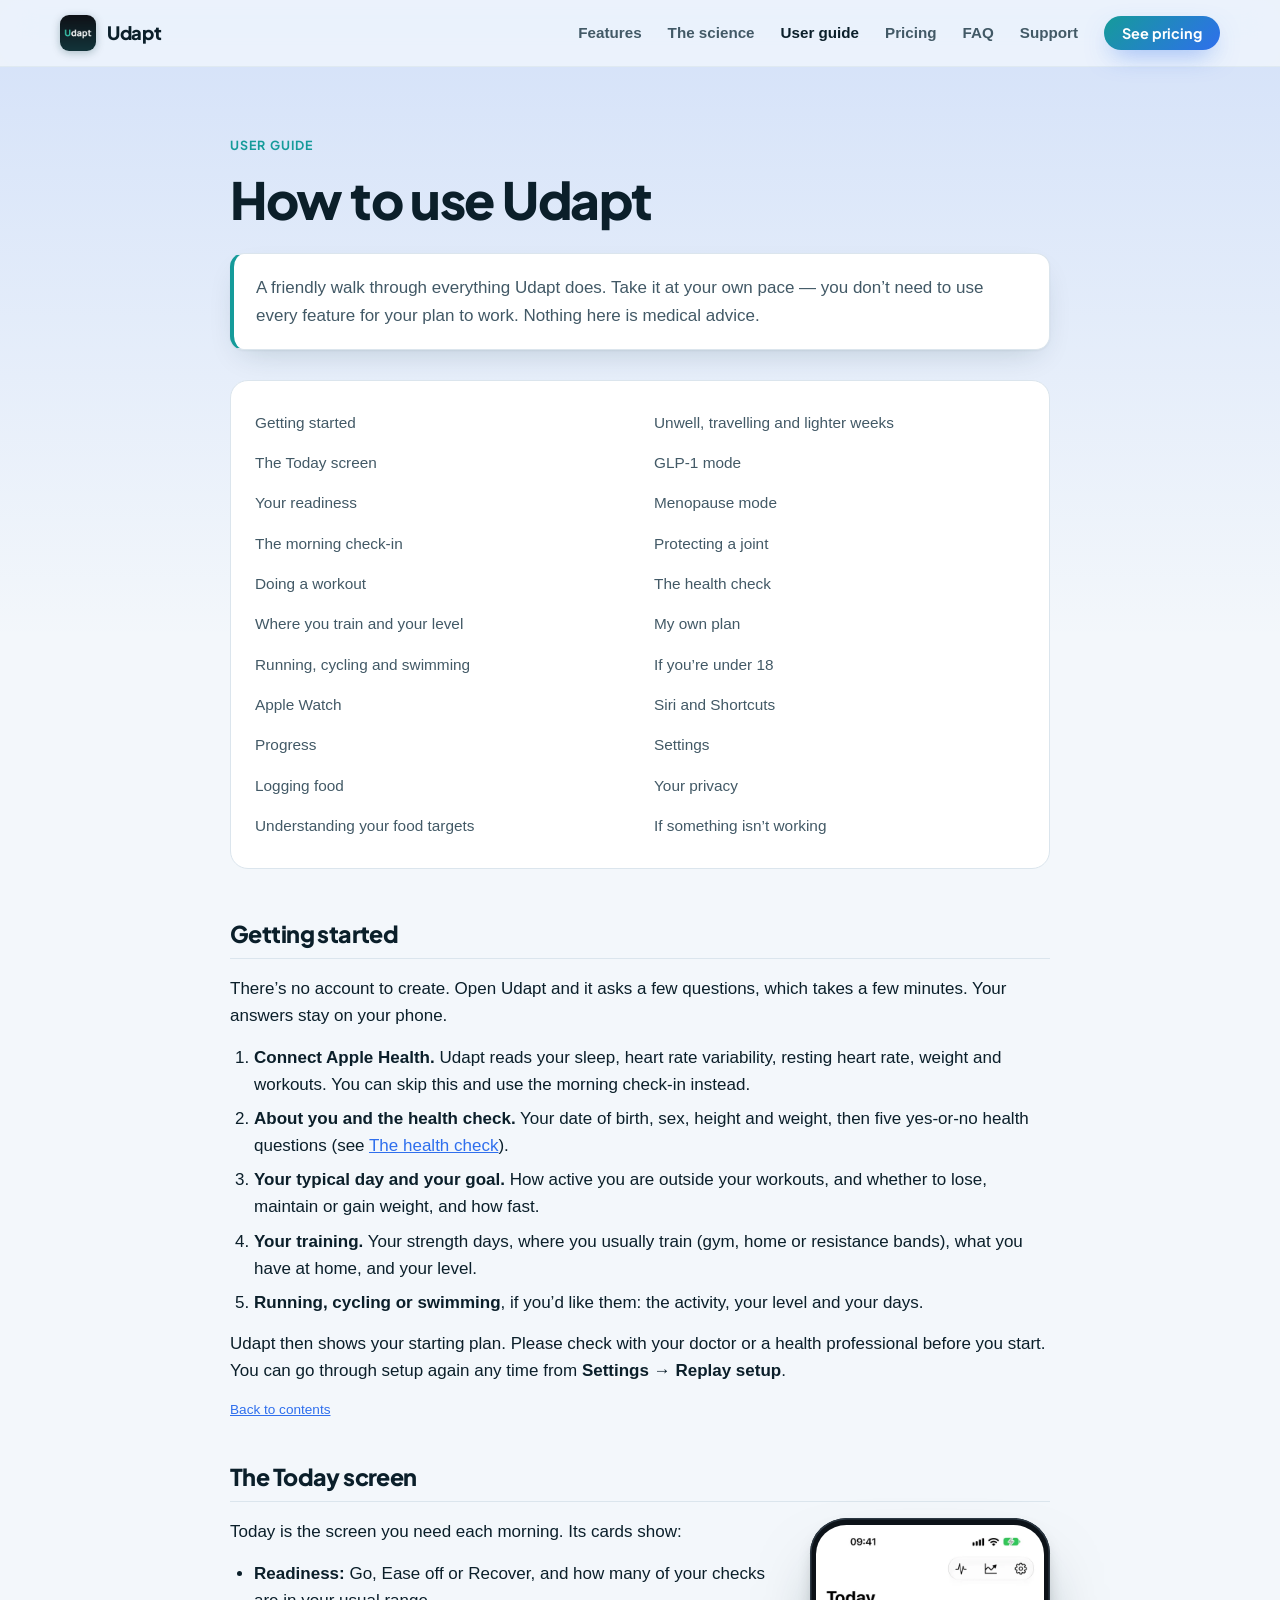
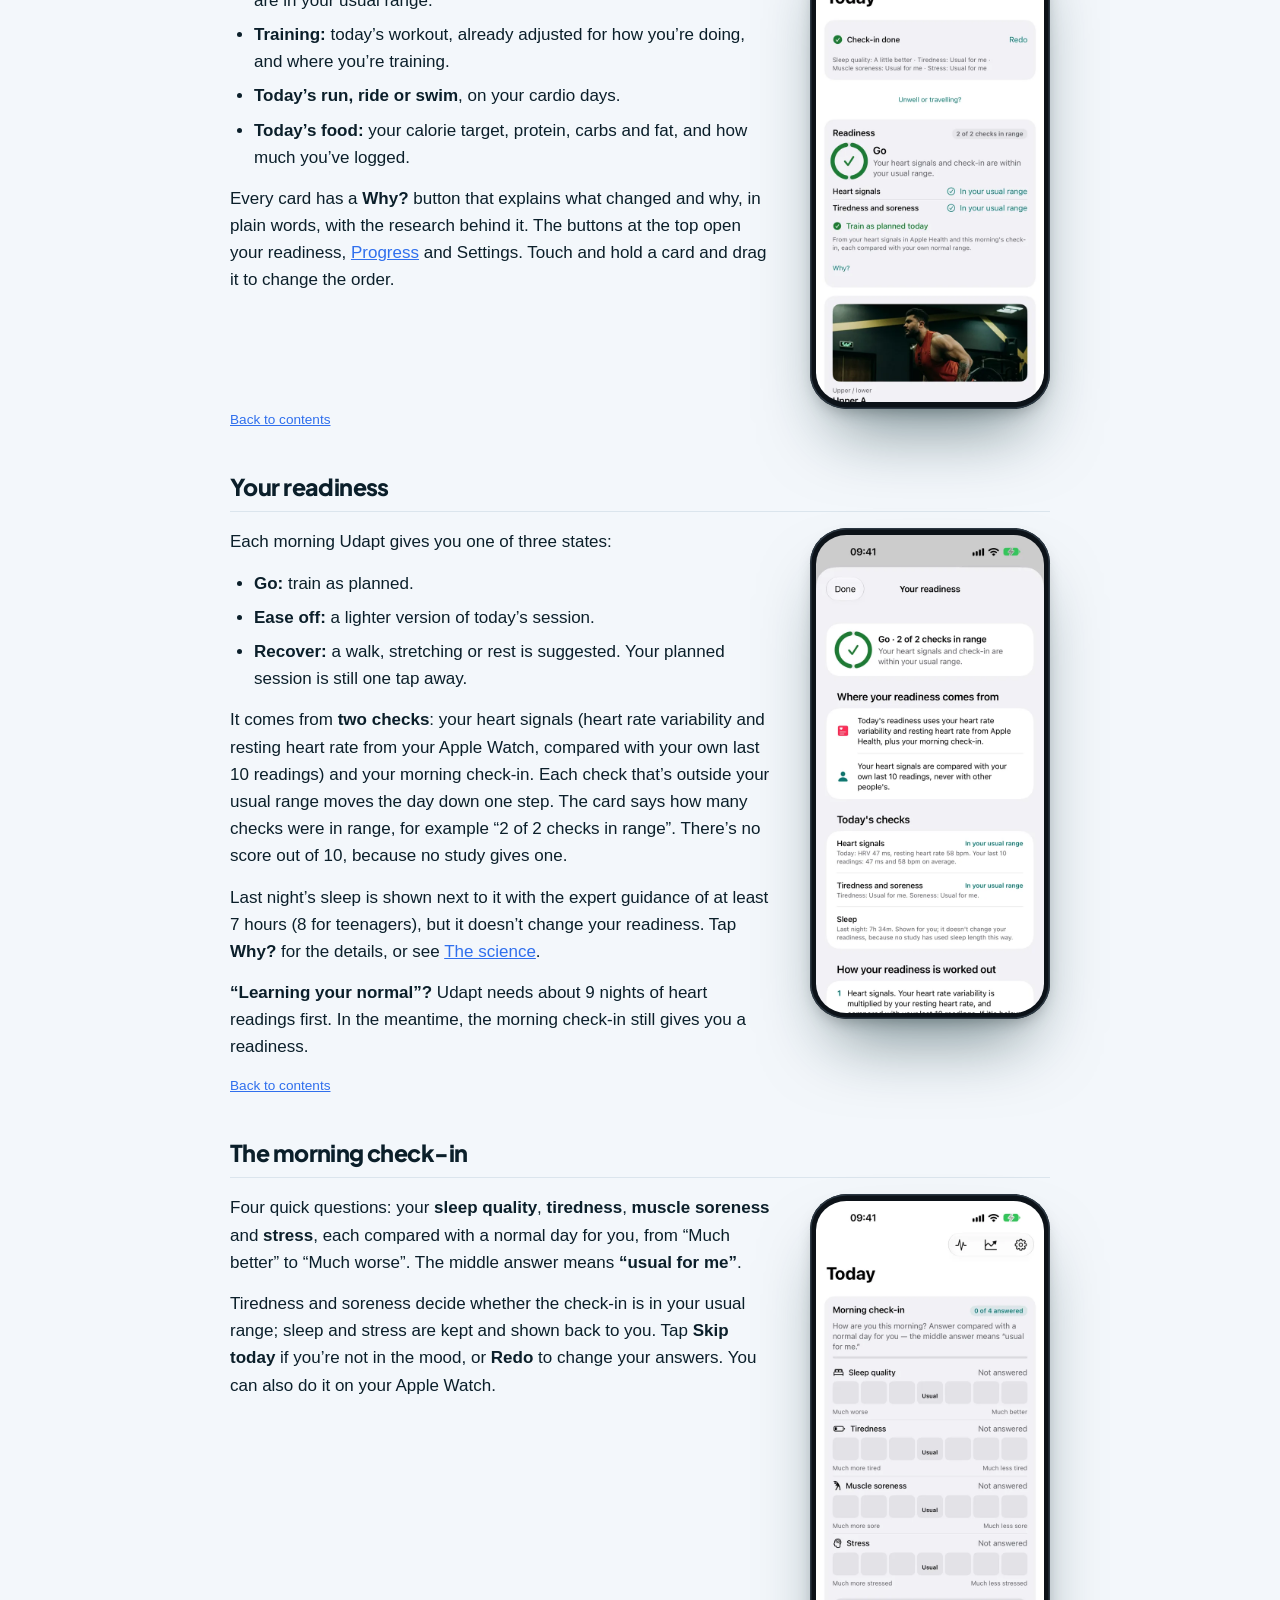
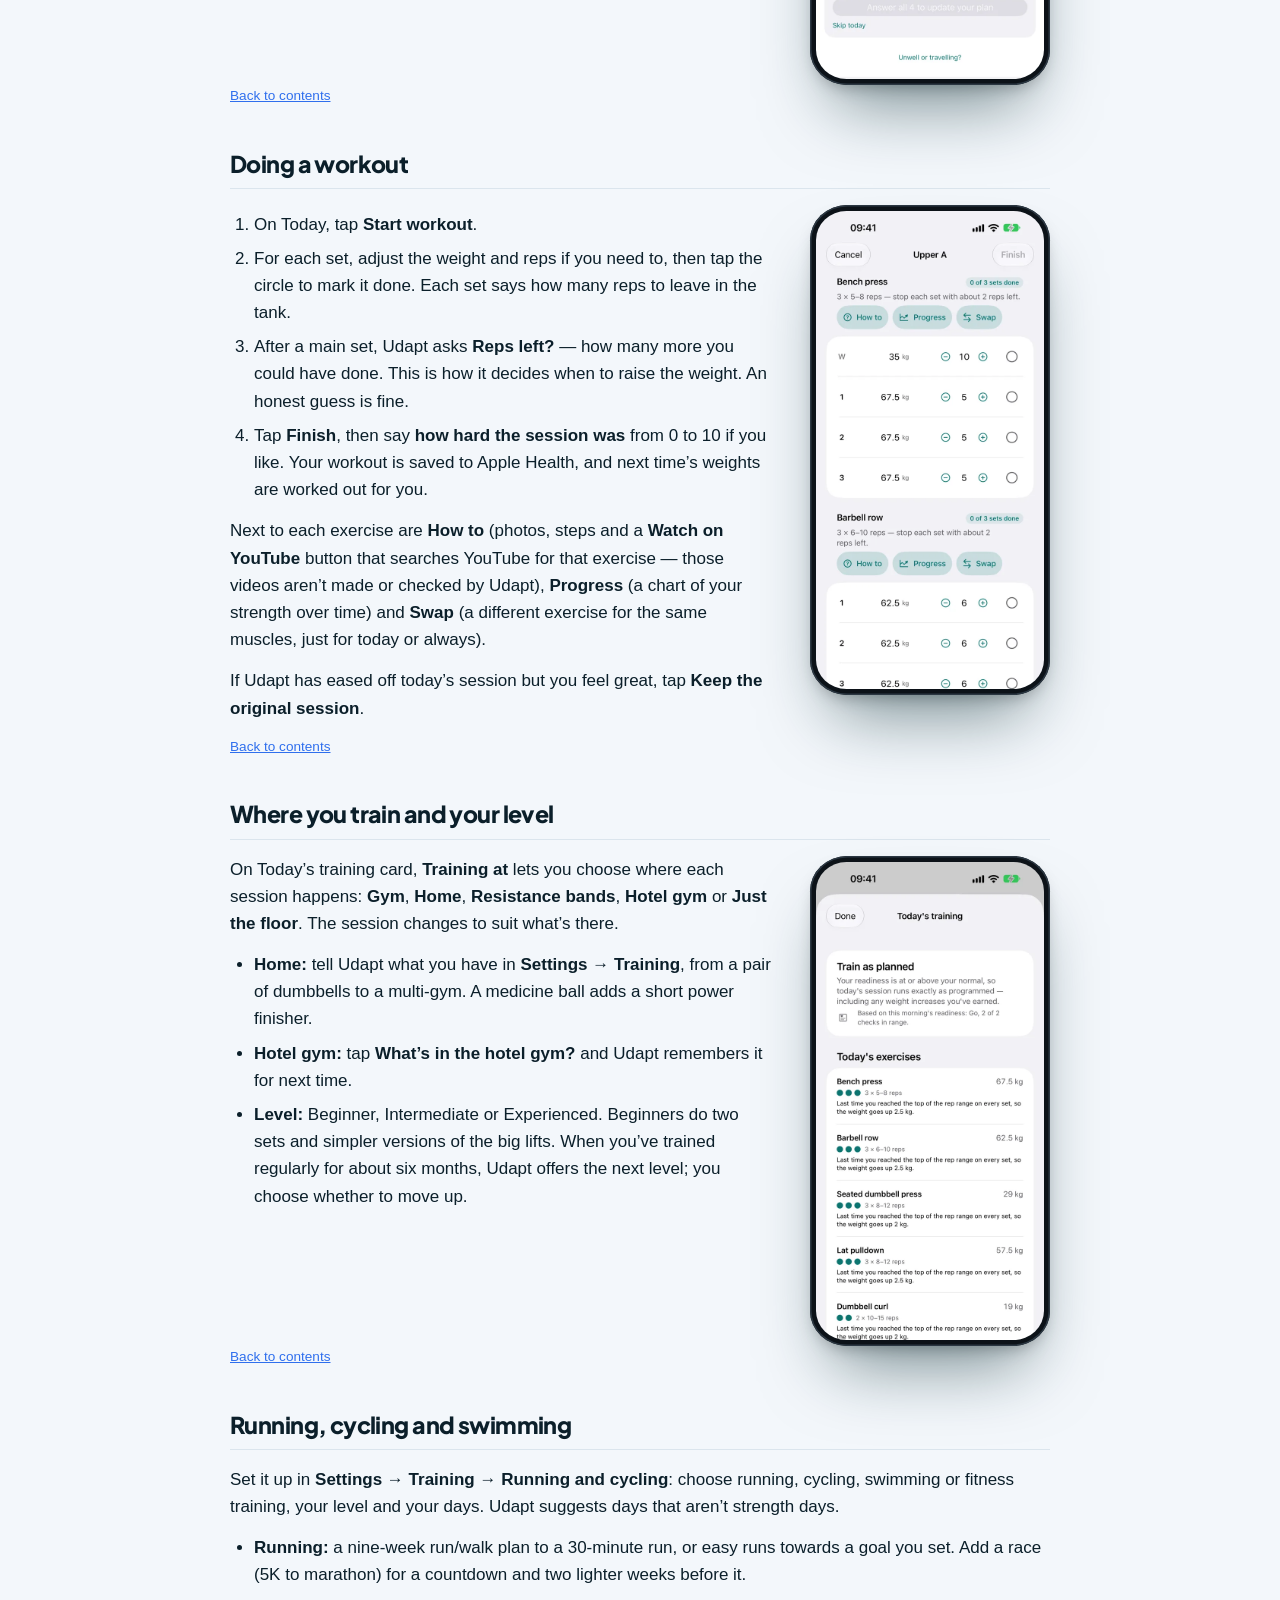
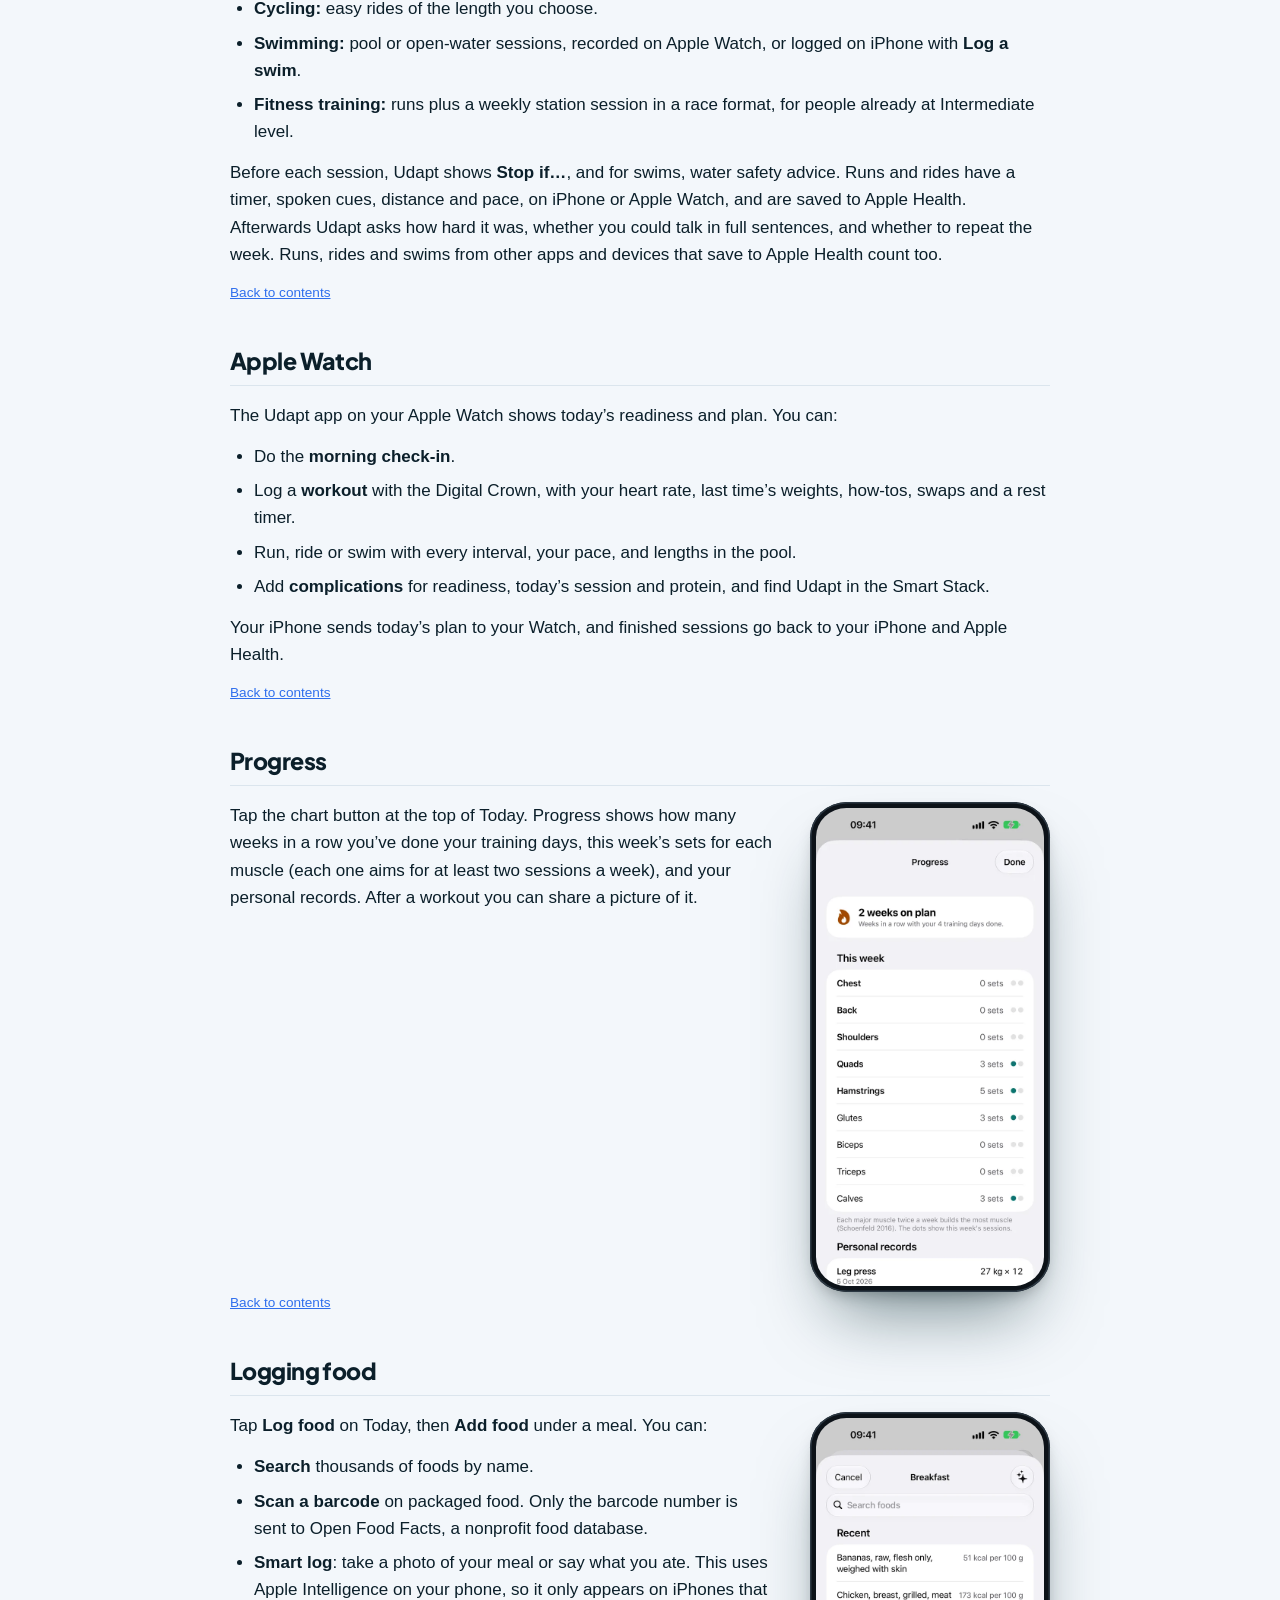
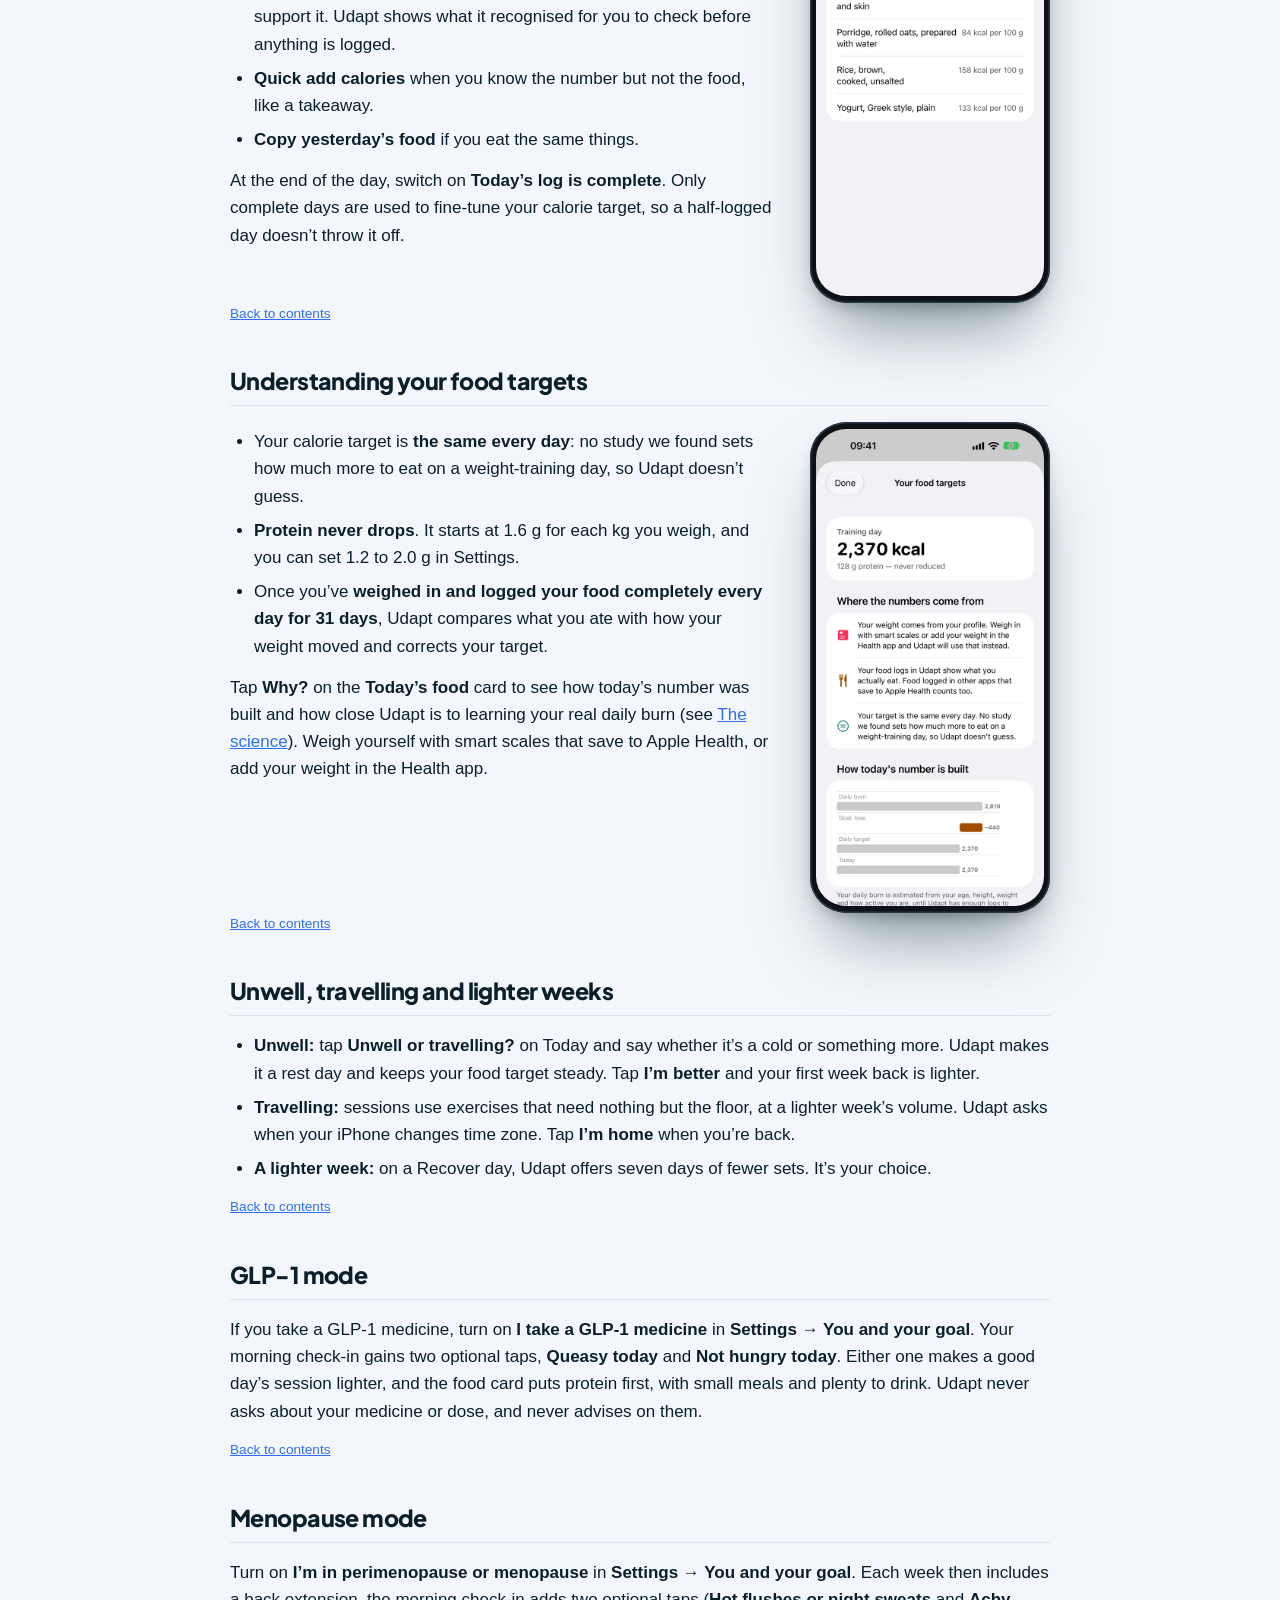
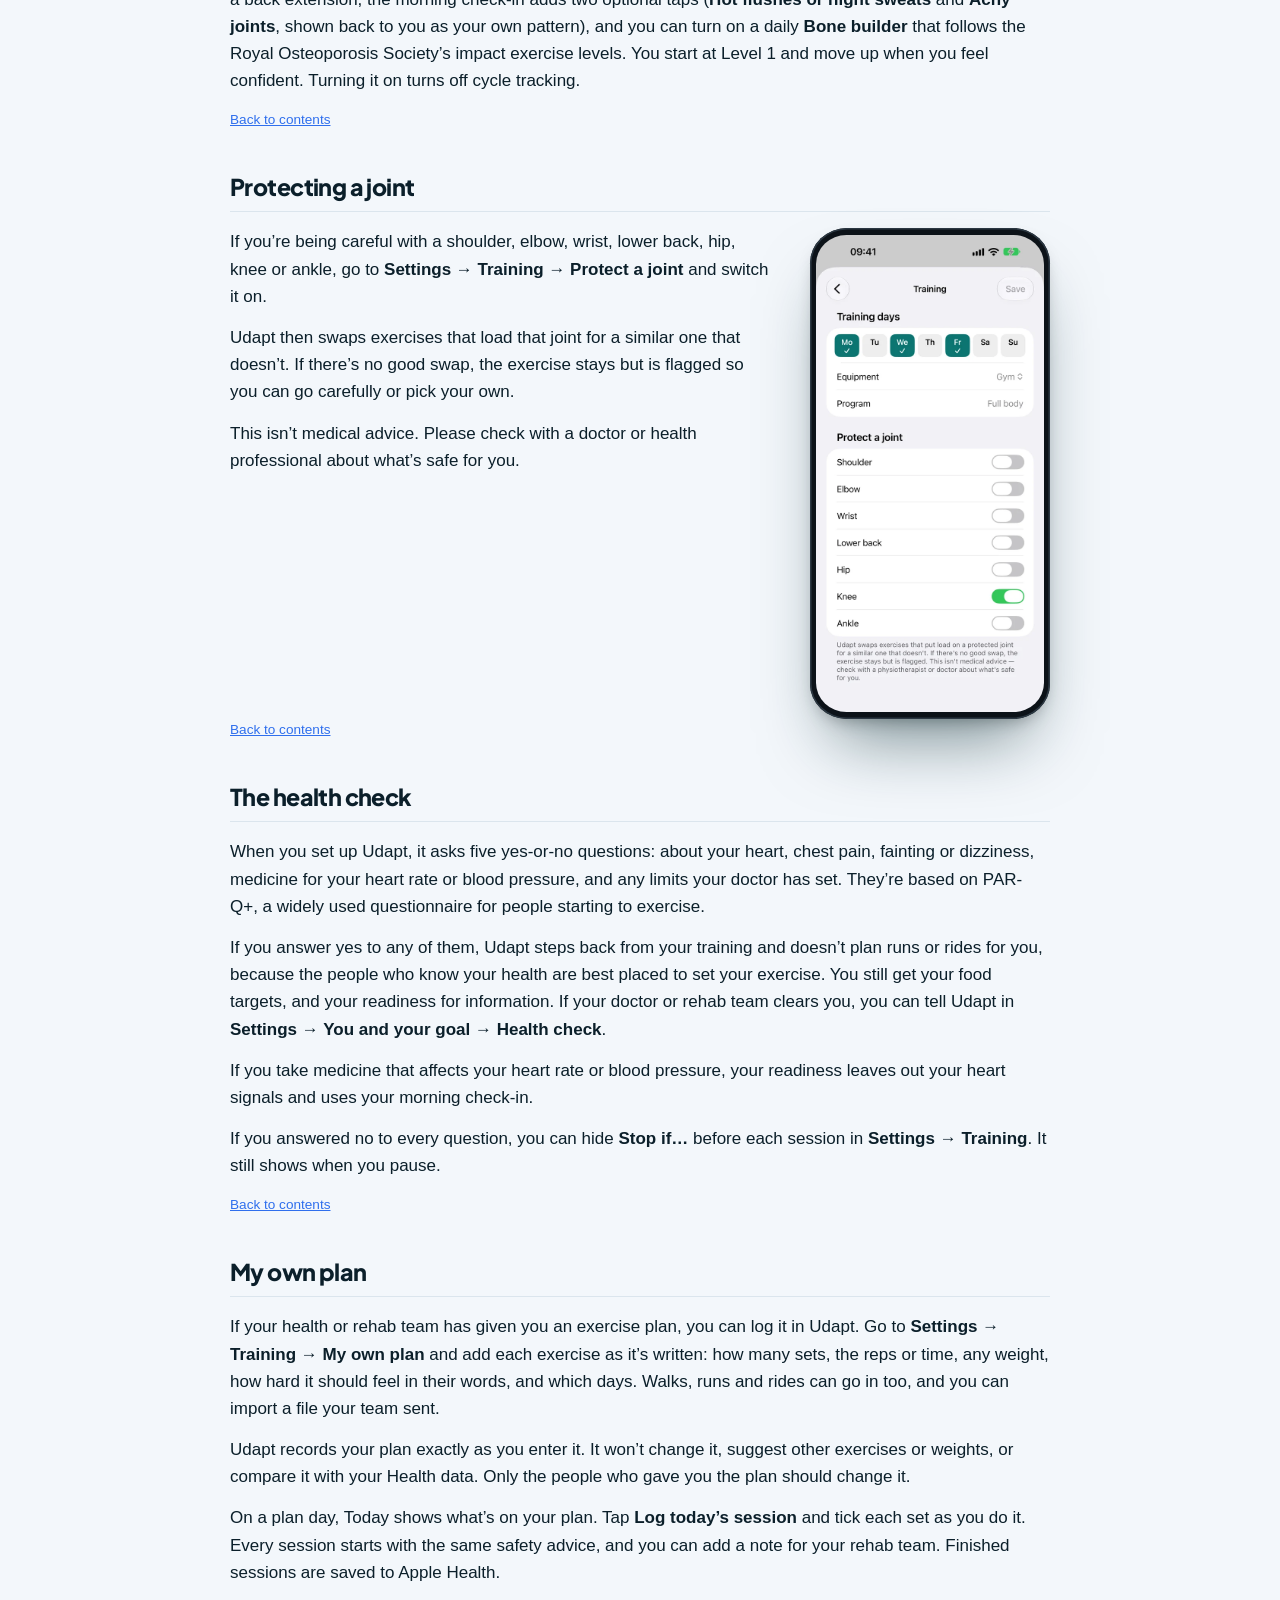
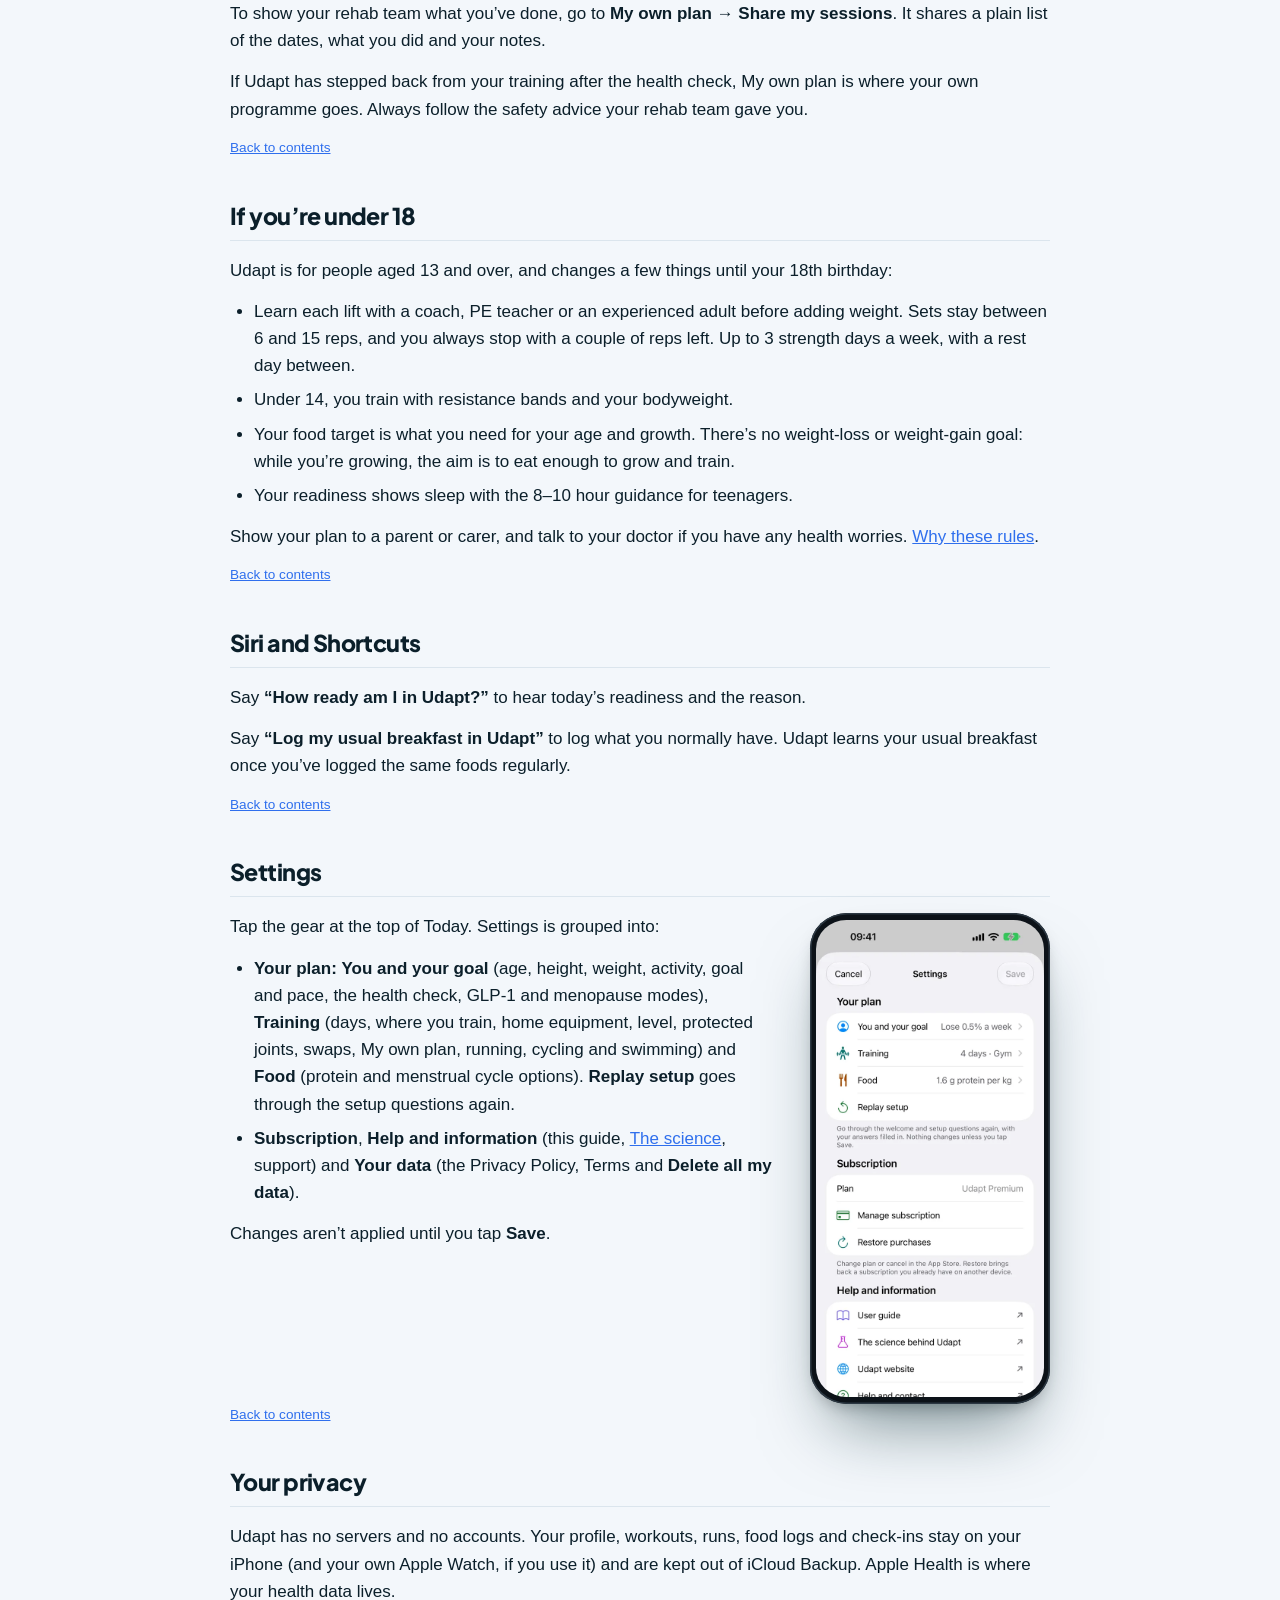
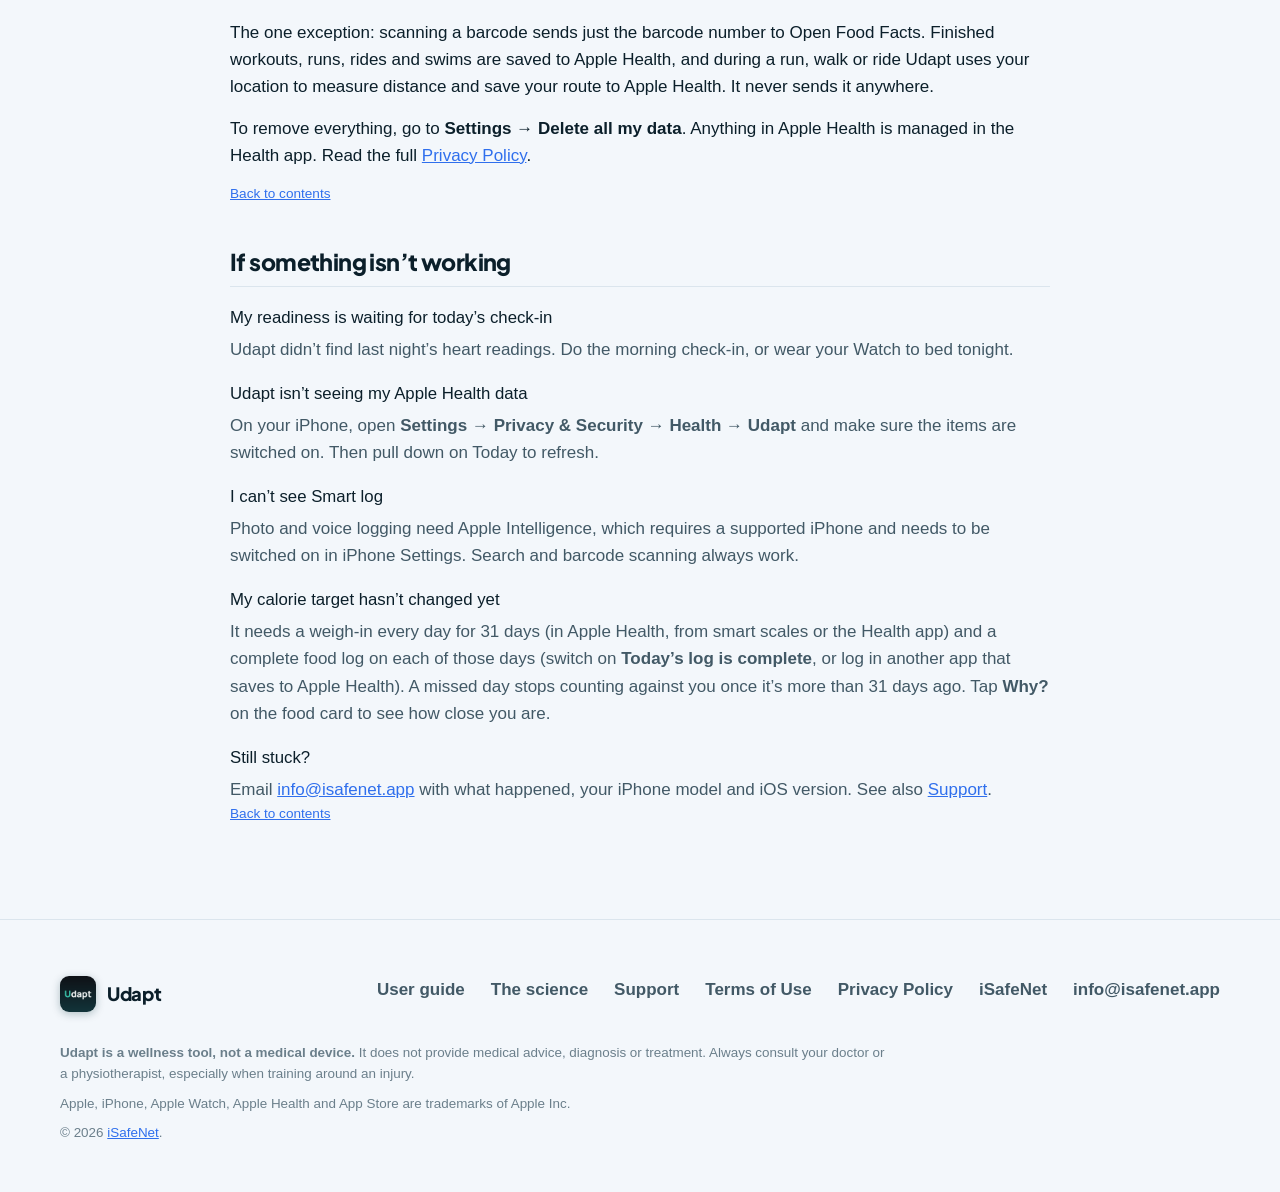
==== commit 44383c96: "Udapt 1.3 is out (released 11 Oct 2026): the 1.3 site (home, science, guide, privacy effective 11 Oc" ====
--- a/guide.html
+++ b/guide.html
@@ -4,7 +4,7 @@
 <meta charset="utf-8">
 <meta name="viewport" content="width=device-width,initial-scale=1,viewport-fit=cover">
 <title>Udapt User Guide: Readiness, Workouts, Food Logging & More</title>
-<meta name="description" content="A plain-English guide to Udapt: your readiness score, the morning check-in, workouts, logging food, food targets, protecting a joint, Siri and privacy.">
+<meta name="description" content="A plain-English guide to Udapt: readiness, the check-in, workouts, running, cycling and swimming, food targets, the Apple Watch and privacy.">
 <meta name="theme-color" content="#159b9a">
 <link rel="canonical" href="https://udapt.isafenet.app/guide.html">
 <link rel="icon" type="image/png" href="images/favicon.png">
@@ -14,7 +14,7 @@
 <meta property="og:locale" content="en_GB">
 <meta property="og:site_name" content="Udapt">
 <meta property="og:title" content="Udapt User Guide: Readiness, Workouts, Food Logging & More">
-<meta property="og:description" content="A plain-English guide to Udapt: your readiness score, the morning check-in, workouts, logging food, food targets, protecting a joint, Siri and privacy.">
+<meta property="og:description" content="A plain-English guide to Udapt: readiness, the check-in, workouts, running, cycling and swimming, food targets, the Apple Watch and privacy.">
 <meta property="og:url" content="https://udapt.isafenet.app/guide.html">
 <meta property="og:image" content="https://udapt.isafenet.app/images/app-icon.png">
 <meta name="twitter:card" content="summary">
@@ -34,55 +34,88 @@
   <p class="eyebrow">User guide</p>
   <h1>How to use Udapt</h1>
   <div class="lede"><p>A friendly walk through everything Udapt does. Take it at your own pace &mdash; you don&rsquo;t need to use every feature for your plan to work. Nothing here is medical advice.</p></div>
-  <nav class="toc guide-toc" id="contents" aria-label="Guide contents"><ol><li><a href="#start">Getting started</a></li><li><a href="#today">The Today screen</a></li><li><a href="#readiness">Your readiness score</a></li><li><a href="#checkin">The morning check-in</a></li><li><a href="#workout">Doing a workout</a></li><li><a href="#food">Logging food</a></li><li><a href="#targets">Understanding your food targets</a></li><li><a href="#joint">Protecting a joint</a></li><li><a href="#health-check">The health check</a></li><li><a href="#own-plan">My own plan</a></li><li><a href="#under-18">If you&rsquo;re under 18</a></li><li><a href="#siri">Siri and Shortcuts</a></li><li><a href="#settings">Settings</a></li><li><a href="#privacy">Your privacy</a></li><li><a href="#help">If something isn&rsquo;t working</a></li></ol></nav>
+  <nav class="toc guide-toc" id="contents" aria-label="Guide contents"><ol><li><a href="#start">Getting started</a></li><li><a href="#today">The Today screen</a></li><li><a href="#readiness">Your readiness</a></li><li><a href="#checkin">The morning check-in</a></li><li><a href="#workout">Doing a workout</a></li><li><a href="#where">Where you train and your level</a></li><li><a href="#cardio">Running, cycling and swimming</a></li><li><a href="#watch">Apple Watch</a></li><li><a href="#progress">Progress</a></li><li><a href="#food">Logging food</a></li><li><a href="#targets">Understanding your food targets</a></li><li><a href="#days">Unwell, travelling and lighter weeks</a></li><li><a href="#glp1">GLP-1 mode</a></li><li><a href="#menopause">Menopause mode</a></li><li><a href="#joint">Protecting a joint</a></li><li><a href="#health-check">The health check</a></li><li><a href="#own-plan">My own plan</a></li><li><a href="#under-18">If you&rsquo;re under 18</a></li><li><a href="#siri">Siri and Shortcuts</a></li><li><a href="#settings">Settings</a></li><li><a href="#privacy">Your privacy</a></li><li><a href="#help">If something isn&rsquo;t working</a></li></ol></nav>
 </div></div>
 <div class="wrap"><div class="doc">
 <section class="clause guide-step" id="start">
 <h2 class="clause-title">Getting started</h2>
-<div class="guide-text"><p>There&rsquo;s no account to create. Open Udapt and it asks a few questions, which takes about two minutes. Your answers stay on your phone.</p>
+<div class="guide-text"><p>There&rsquo;s no account to create. Open Udapt and it asks a few questions, which takes a few minutes. Your answers stay on your phone.</p>
 <ol><li><b>Connect Apple Health.</b> Udapt reads your sleep, heart rate variability, resting heart rate, weight and workouts. You can skip this and use the morning check-in instead.</li>
-<li><b>About you.</b> Your date of birth, sex, height and weight, used only to estimate how much energy you burn. If Apple Health already knows them, they&rsquo;re filled in for you.</li>
-<li><b>Your typical day.</b> How active you are outside your workouts.</li>
-<li><b>Your goal.</b> Lose, maintain or gain weight, and how fast.</li>
-<li><b>Your training days</b> and whether you train at a <b>gym</b> or at <b>home</b> with dumbbells.</li></ol>
-<p>Udapt then shows your starting plan. It&rsquo;s an estimate to begin with; once you&rsquo;ve weighed in and logged your food every day for a month, it adjusts to what your body actually does.</p></div>
+<li><b>About you and the health check.</b> Your date of birth, sex, height and weight, then five yes-or-no health questions (see <a href="#health-check">The health check</a>).</li>
+<li><b>Your typical day and your goal.</b> How active you are outside your workouts, and whether to lose, maintain or gain weight, and how fast.</li>
+<li><b>Your training.</b> Your strength days, where you usually train (gym, home or resistance bands), what you have at home, and your level.</li>
+<li><b>Running, cycling or swimming</b>, if you&rsquo;d like them: the activity, your level and your days.</li></ol>
+<p>Udapt then shows your starting plan. Please check with your doctor or a health professional before you start. You can go through setup again any time from <b>Settings &rarr; Replay setup</b>.</p></div>
 <p class="guide-top"><a href="#contents">Back to contents</a></p>
 </section>
 <section class="clause guide-step" id="today">
 <h2 class="clause-title">The Today screen</h2>
-<div class="guide-row"><div class="guide-text"><p>Today is the only screen you need each morning. It shows three cards:</p>
-<ul><li><b>Readiness:</b> your score out of 10 and a one-line reason.</li>
-<li><b>Training:</b> today&rsquo;s workout, already adjusted for how you&rsquo;re doing.</li>
+<div class="guide-row"><div class="guide-text"><p>Today is the screen you need each morning. Its cards show:</p>
+<ul><li><b>Readiness:</b> Go, Ease off or Recover, and how many of your checks are in your usual range.</li>
+<li><b>Training:</b> today&rsquo;s workout, already adjusted for how you&rsquo;re doing, and where you&rsquo;re training.</li>
+<li><b>Today&rsquo;s run, ride or swim</b>, on your cardio days.</li>
 <li><b>Today&rsquo;s food:</b> your calorie target, protein, carbs and fat, and how much you&rsquo;ve logged.</li></ul>
-<p>Every card has a <b>Why?</b> button that explains what changed and why, in plain words. Touch and hold a card and drag it to change the order. Pull down to refresh.</p></div><div class="guide-art"><div class="phone"><img src="images/flat-today.webp" width="600" height="1260" alt="The Today screen with readiness, training and food cards" loading="lazy" decoding="async"></div></div></div>
+<p>Every card has a <b>Why?</b> button that explains what changed and why, in plain words, with the research behind it. The buttons at the top open your readiness, <a href="#progress">Progress</a> and Settings. Touch and hold a card and drag it to change the order.</p></div><div class="guide-art"><div class="phone"><img src="images/flat13-today.webp" width="600" height="1260" alt="The Today screen with readiness and today's training" loading="lazy" decoding="async"></div></div></div>
 <p class="guide-top"><a href="#contents">Back to contents</a></p>
 </section>
 <section class="clause guide-step" id="readiness">
-<h2 class="clause-title">Your readiness score</h2>
-<div class="guide-row"><div class="guide-text"><p>Each morning you get a score from 0 to 10 and one of three words:</p>
-<ul><li><b>Go</b> (7&ndash;10): train as planned.</li>
-<li><b>Ease off</b> (4&ndash;6): a lighter version of today&rsquo;s session.</li>
-<li><b>Recover</b> (0&ndash;3): a walk, stretching or rest is suggested.</li></ul>
-<p><b>Your score comes from your own Apple Health data</b> &mdash; heart rate variability, resting heart rate and sleep, recorded by your Apple Watch &mdash; plus your morning check-in. Each one is compared with your own last 30 days, not with anyone else. A 7 means you&rsquo;re at your normal, and normal is good.</p>
-<p>Tap <b>Why?</b> on the card to see charts of how each signal compares with your normal, how much each one counts, and the research behind it. For the full story, see <a href="science.html#readiness">The science</a>.</p>
-<p><b>&ldquo;Learning your normal&rdquo;?</b> Udapt needs about two weeks of Apple Health data first. In the meantime, the morning check-in still gives you a score.</p></div><div class="guide-art"><div class="phone"><img src="images/flat-readiness.webp" width="600" height="1260" alt="The readiness Why? screen showing where the score comes from and a chart of today against your normal" loading="lazy" decoding="async"></div></div></div>
+<h2 class="clause-title">Your readiness</h2>
+<div class="guide-row"><div class="guide-text"><p>Each morning Udapt gives you one of three states:</p>
+<ul><li><b>Go:</b> train as planned.</li>
+<li><b>Ease off:</b> a lighter version of today&rsquo;s session.</li>
+<li><b>Recover:</b> a walk, stretching or rest is suggested. Your planned session is still one tap away.</li></ul>
+<p>It comes from <b>two checks</b>: your heart signals (heart rate variability and resting heart rate from your Apple Watch, compared with your own last 10 readings) and your morning check-in. Each check that&rsquo;s outside your usual range moves the day down one step. The card says how many checks were in range, for example &ldquo;2 of 2 checks in range&rdquo;. There&rsquo;s no score out of 10, because no study gives one.</p>
+<p>Last night&rsquo;s sleep is shown next to it with the expert guidance of at least 7 hours (8 for teenagers), but it doesn&rsquo;t change your readiness. Tap <b>Why?</b> for the details, or see <a href="science.html#readiness">The science</a>.</p>
+<p><b>&ldquo;Learning your normal&rdquo;?</b> Udapt needs about 9 nights of heart readings first. In the meantime, the morning check-in still gives you a readiness.</p></div><div class="guide-art"><div class="phone"><img src="images/flat13-readiness.webp" width="600" height="1260" alt="Your readiness: Go, 2 of 2 checks in range, and where it comes from" loading="lazy" decoding="async"></div></div></div>
 <p class="guide-top"><a href="#contents">Back to contents</a></p>
 </section>
 <section class="clause guide-step" id="checkin">
 <h2 class="clause-title">The morning check-in</h2>
-<div class="guide-text"><p>Five quick questions: how you slept, your energy, soreness, stress and mood. Tap one answer for each and then <b>Update my plan</b>.</p>
-<p>The middle answer always means <b>&ldquo;usual for me&rdquo;</b>, so answer compared with a normal day for you. It counts for almost a third of your score, because a review of 56 studies found that how people say they feel picks up the strain of training at least as well as heart or blood measurements.</p>
-<p>Not in the mood? Tap <b>Skip today</b>. Changed your mind? Tap <b>Redo</b>. If you don&rsquo;t wear your Watch to bed, the check-in is especially worth doing.</p></div>
+<div class="guide-row"><div class="guide-text"><p>Four quick questions: your <b>sleep quality</b>, <b>tiredness</b>, <b>muscle soreness</b> and <b>stress</b>, each compared with a normal day for you, from &ldquo;Much better&rdquo; to &ldquo;Much worse&rdquo;. The middle answer means <b>&ldquo;usual for me&rdquo;</b>.</p>
+<p>Tiredness and soreness decide whether the check-in is in your usual range; sleep and stress are kept and shown back to you. Tap <b>Skip today</b> if you&rsquo;re not in the mood, or <b>Redo</b> to change your answers. You can also do it on your Apple Watch.</p></div><div class="guide-art"><div class="phone"><img src="images/flat13-checkin.webp" width="600" height="1260" alt="The morning check-in with four questions" loading="lazy" decoding="async"></div></div></div>
 <p class="guide-top"><a href="#contents">Back to contents</a></p>
 </section>
 <section class="clause guide-step" id="workout">
 <h2 class="clause-title">Doing a workout</h2>
 <div class="guide-row"><div class="guide-text"><ol><li>On Today, tap <b>Start workout</b>.</li>
-<li>For each set, adjust the weight and reps if you need to, then tap the circle to mark it done.</li>
+<li>For each set, adjust the weight and reps if you need to, then tap the circle to mark it done. Each set says how many reps to leave in the tank.</li>
 <li>After a main set, Udapt asks <b>Reps left?</b> &mdash; how many more you could have done. This is how it decides when to raise the weight. An honest guess is fine.</li>
-<li>Tap <b>Finish</b> when you&rsquo;re done. Your workout is saved to Apple Health, and next time&rsquo;s weights are worked out for you.</li></ol>
-<p>Next to each exercise are three buttons: <b>How to</b> (photos, step-by-step instructions, and a <b>Watch on YouTube</b> button that searches YouTube for videos of that exercise &mdash; these aren&rsquo;t made by Udapt, so pick one from a qualified coach), <b>Progress</b> (a chart of your strength over time, once you&rsquo;ve done the exercise before) and <b>Swap</b> (choose a different exercise for the same muscles, just for today or always).</p>
-<p>If Udapt has eased off today&rsquo;s session but you feel great, tap <b>Keep the original session</b>.</p></div><div class="guide-art"><div class="phone"><img src="images/flat-workout.webp" width="600" height="1260" alt="A workout with sets, weights and reps" loading="lazy" decoding="async"></div></div></div>
+<li>Tap <b>Finish</b>, then say <b>how hard the session was</b> from 0 to 10 if you like. Your workout is saved to Apple Health, and next time&rsquo;s weights are worked out for you.</li></ol>
+<p>Next to each exercise are <b>How to</b> (photos, steps and a <b>Watch on YouTube</b> button that searches YouTube for that exercise &mdash; those videos aren&rsquo;t made or checked by Udapt), <b>Progress</b> (a chart of your strength over time) and <b>Swap</b> (a different exercise for the same muscles, just for today or always).</p>
+<p>If Udapt has eased off today&rsquo;s session but you feel great, tap <b>Keep the original session</b>.</p></div><div class="guide-art"><div class="phone"><img src="images/flat13-workout.webp" width="600" height="1260" alt="A workout with a warm-up set and working sets" loading="lazy" decoding="async"></div></div></div>
+<p class="guide-top"><a href="#contents">Back to contents</a></p>
+</section>
+<section class="clause guide-step" id="where">
+<h2 class="clause-title">Where you train and your level</h2>
+<div class="guide-row"><div class="guide-text"><p>On Today&rsquo;s training card, <b>Training at</b> lets you choose where each session happens: <b>Gym</b>, <b>Home</b>, <b>Resistance bands</b>, <b>Hotel gym</b> or <b>Just the floor</b>. The session changes to suit what&rsquo;s there.</p>
+<ul><li><b>Home:</b> tell Udapt what you have in <b>Settings &rarr; Training</b>, from a pair of dumbbells to a multi-gym. A medicine ball adds a short power finisher.</li>
+<li><b>Hotel gym:</b> tap <b>What&rsquo;s in the hotel gym?</b> and Udapt remembers it for next time.</li>
+<li><b>Level:</b> Beginner, Intermediate or Experienced. Beginners do two sets and simpler versions of the big lifts. When you&rsquo;ve trained regularly for about six months, Udapt offers the next level; you choose whether to move up.</li></ul></div><div class="guide-art"><div class="phone"><img src="images/flat13-training.webp" width="600" height="1260" alt="Today's training explained, exercise by exercise" loading="lazy" decoding="async"></div></div></div>
+<p class="guide-top"><a href="#contents">Back to contents</a></p>
+</section>
+<section class="clause guide-step" id="cardio">
+<h2 class="clause-title">Running, cycling and swimming</h2>
+<div class="guide-text"><p>Set it up in <b>Settings &rarr; Training &rarr; Running and cycling</b>: choose running, cycling, swimming or fitness training, your level and your days. Udapt suggests days that aren&rsquo;t strength days.</p>
+<ul><li><b>Running:</b> a nine-week run/walk plan to a 30-minute run, or easy runs towards a goal you set. Add a race (5K to marathon) for a countdown and two lighter weeks before it.</li>
+<li><b>Cycling:</b> easy rides of the length you choose.</li>
+<li><b>Swimming:</b> pool or open-water sessions, recorded on Apple Watch, or logged on iPhone with <b>Log a swim</b>.</li>
+<li><b>Fitness training:</b> runs plus a weekly station session in a race format, for people already at Intermediate level.</li></ul>
+<p>Before each session, Udapt shows <b>Stop if&hellip;</b>, and for swims, water safety advice. Runs and rides have a timer, spoken cues, distance and pace, on iPhone or Apple Watch, and are saved to Apple Health. Afterwards Udapt asks how hard it was, whether you could talk in full sentences, and whether to repeat the week. Runs, rides and swims from other apps and devices that save to Apple Health count too.</p></div>
+<p class="guide-top"><a href="#contents">Back to contents</a></p>
+</section>
+<section class="clause guide-step" id="watch">
+<h2 class="clause-title">Apple Watch</h2>
+<div class="guide-text"><p>The Udapt app on your Apple Watch shows today&rsquo;s readiness and plan. You can:</p>
+<ul><li>Do the <b>morning check-in</b>.</li>
+<li>Log a <b>workout</b> with the Digital Crown, with your heart rate, last time&rsquo;s weights, how-tos, swaps and a rest timer.</li>
+<li>Run, ride or swim with every interval, your pace, and lengths in the pool.</li>
+<li>Add <b>complications</b> for readiness, today&rsquo;s session and protein, and find Udapt in the Smart Stack.</li></ul>
+<p>Your iPhone sends today&rsquo;s plan to your Watch, and finished sessions go back to your iPhone and Apple Health.</p></div>
+<p class="guide-top"><a href="#contents">Back to contents</a></p>
+</section>
+<section class="clause guide-step" id="progress">
+<h2 class="clause-title">Progress</h2>
+<div class="guide-row"><div class="guide-text"><p>Tap the chart button at the top of Today. Progress shows how many weeks in a row you&rsquo;ve done your training days, this week&rsquo;s sets for each muscle (each one aims for at least two sessions a week), and your personal records. After a workout you can share a picture of it.</p></div><div class="guide-art"><div class="phone"><img src="images/flat-v13-progress.webp" width="600" height="1260" alt="Progress: weeks on plan and this week's sets for each muscle" loading="lazy" decoding="async"></div></div></div>
 <p class="guide-top"><a href="#contents">Back to contents</a></p>
 </section>
 <section class="clause guide-step" id="food">
@@ -98,32 +131,47 @@
 </section>
 <section class="clause guide-step" id="targets">
 <h2 class="clause-title">Understanding your food targets</h2>
-<div class="guide-row"><div class="guide-text"><ul><li><b>Training days</b> get a little more food, mostly from carbs. <b>Rest days</b> get a little less. Your weekly total stays the same.</li>
-<li>On <b>Ease off</b> and <b>Recover</b> days your target is held at your daily average, with no extra cut.</li>
-<li><b>Protein never drops</b>, whatever the day.</li>
-<li>Once you&rsquo;ve <b>weighed in and logged your food completely every day for 31 days</b>, Udapt compares what you ate with how your weight moved and corrects your target. That&rsquo;s how much data the research found gives an accurate result.</li></ul>
-<p>Tap <b>Why?</b> on the <b>Today&rsquo;s food</b> card to see how today&rsquo;s number was built, step by step, your protein, carbs and fat, your whole week, and how many more days of logging Udapt needs before it learns your real daily burn. Each rule links to the research behind it (see <a href="science.html#food">The science</a>).</p>
-<p>Weigh yourself with smart scales that save to Apple Health, or add your weight in the Health app. Udapt always uses your latest weight.</p></div><div class="guide-art"><div class="phone"><img src="images/flat-fuel.webp" width="600" height="1260" alt="The food targets Why? screen showing where the numbers come from and how today's target is built" loading="lazy" decoding="async"></div></div></div>
+<div class="guide-row"><div class="guide-text"><ul><li>Your calorie target is <b>the same every day</b>: no study we found sets how much more to eat on a weight-training day, so Udapt doesn&rsquo;t guess.</li>
+<li><b>Protein never drops</b>. It starts at 1.6 g for each kg you weigh, and you can set 1.2 to 2.0 g in Settings.</li>
+<li>Once you&rsquo;ve <b>weighed in and logged your food completely every day for 31 days</b>, Udapt compares what you ate with how your weight moved and corrects your target.</li></ul>
+<p>Tap <b>Why?</b> on the <b>Today&rsquo;s food</b> card to see how today&rsquo;s number was built and how close Udapt is to learning your real daily burn (see <a href="science.html#food">The science</a>). Weigh yourself with smart scales that save to Apple Health, or add your weight in the Health app.</p></div><div class="guide-art"><div class="phone"><img src="images/flat13-fuel.webp" width="600" height="1260" alt="Your food targets: the same every day, with where the numbers come from" loading="lazy" decoding="async"></div></div></div>
+<p class="guide-top"><a href="#contents">Back to contents</a></p>
+</section>
+<section class="clause guide-step" id="days">
+<h2 class="clause-title">Unwell, travelling and lighter weeks</h2>
+<div class="guide-text"><ul><li><b>Unwell:</b> tap <b>Unwell or travelling?</b> on Today and say whether it&rsquo;s a cold or something more. Udapt makes it a rest day and keeps your food target steady. Tap <b>I&rsquo;m better</b> and your first week back is lighter.</li>
+<li><b>Travelling:</b> sessions use exercises that need nothing but the floor, at a lighter week&rsquo;s volume. Udapt asks when your iPhone changes time zone. Tap <b>I&rsquo;m home</b> when you&rsquo;re back.</li>
+<li><b>A lighter week:</b> on a Recover day, Udapt offers seven days of fewer sets. It&rsquo;s your choice.</li></ul></div>
+<p class="guide-top"><a href="#contents">Back to contents</a></p>
+</section>
+<section class="clause guide-step" id="glp1">
+<h2 class="clause-title">GLP-1 mode</h2>
+<div class="guide-text"><p>If you take a GLP-1 medicine, turn on <b>I take a GLP-1 medicine</b> in <b>Settings &rarr; You and your goal</b>. Your morning check-in gains two optional taps, <b>Queasy today</b> and <b>Not hungry today</b>. Either one makes a good day&rsquo;s session lighter, and the food card puts protein first, with small meals and plenty to drink. Udapt never asks about your medicine or dose, and never advises on them.</p></div>
+<p class="guide-top"><a href="#contents">Back to contents</a></p>
+</section>
+<section class="clause guide-step" id="menopause">
+<h2 class="clause-title">Menopause mode</h2>
+<div class="guide-text"><p>Turn on <b>I&rsquo;m in perimenopause or menopause</b> in <b>Settings &rarr; You and your goal</b>. Each week then includes a back extension, the morning check-in adds two optional taps (<b>Hot flushes or night sweats</b> and <b>Achy joints</b>, shown back to you as your own pattern), and you can turn on a daily <b>Bone builder</b> that follows the Royal Osteoporosis Society&rsquo;s impact exercise levels. You start at Level 1 and move up when you feel confident. Turning it on turns off cycle tracking.</p></div>
 <p class="guide-top"><a href="#contents">Back to contents</a></p>
 </section>
 <section class="clause guide-step" id="joint">
 <h2 class="clause-title">Protecting a joint</h2>
 <div class="guide-row"><div class="guide-text"><p>If you&rsquo;re being careful with a shoulder, elbow, wrist, lower back, hip, knee or ankle, go to <b>Settings &rarr; Training &rarr; Protect a joint</b> and switch it on.</p>
 <p>Udapt then swaps exercises that load that joint for a similar one that doesn&rsquo;t. If there&rsquo;s no good swap, the exercise stays but is flagged so you can go carefully or pick your own.</p>
-<p>This isn&rsquo;t medical advice. Please check with a physiotherapist or doctor about what&rsquo;s safe for you.</p></div><div class="guide-art"><div class="phone"><img src="images/flat-joint.webp" width="600" height="1260" alt="Joints you can protect, with Knee switched on" loading="lazy" decoding="async"></div></div></div>
+<p>This isn&rsquo;t medical advice. Please check with a doctor or health professional about what&rsquo;s safe for you.</p></div><div class="guide-art"><div class="phone"><img src="images/flat-joint.webp" width="600" height="1260" alt="Joints you can protect, with Knee switched on" loading="lazy" decoding="async"></div></div></div>
 <p class="guide-top"><a href="#contents">Back to contents</a></p>
 </section>
 <section class="clause guide-step" id="health-check">
 <h2 class="clause-title">The health check</h2>
 <div class="guide-text"><p>When you set up Udapt, it asks five yes-or-no questions: about your heart, chest pain, fainting or dizziness, medicine for your heart rate or blood pressure, and any limits your doctor has set. They&rsquo;re based on PAR-Q+, a widely used questionnaire for people starting to exercise.</p>
-<p>If you answer yes to any of them, Udapt steps back from your training. It won&rsquo;t suggest or change workouts, because the people who know your health are best placed to set your exercise. You still get your food targets, and your readiness score for information.</p>
-<p>If you take medicine that affects your heart rate or blood pressure, your readiness score leaves out heart rate variability and resting heart rate, because the medicine changes them. It uses your sleep and morning check-in instead.</p>
-<p>You can change your answers any time in <b>Settings &rarr; You and your goal &rarr; Health check</b>. If your doctor or rehab team clears you for strength training on your own, you can tell Udapt there too.</p></div>
+<p>If you answer yes to any of them, Udapt steps back from your training and doesn&rsquo;t plan runs or rides for you, because the people who know your health are best placed to set your exercise. You still get your food targets, and your readiness for information. If your doctor or rehab team clears you, you can tell Udapt in <b>Settings &rarr; You and your goal &rarr; Health check</b>.</p>
+<p>If you take medicine that affects your heart rate or blood pressure, your readiness leaves out your heart signals and uses your morning check-in.</p>
+<p>If you answered no to every question, you can hide <b>Stop if&hellip;</b> before each session in <b>Settings &rarr; Training</b>. It still shows when you pause.</p></div>
 <p class="guide-top"><a href="#contents">Back to contents</a></p>
 </section>
 <section class="clause guide-step" id="own-plan">
 <h2 class="clause-title">My own plan</h2>
-<div class="guide-text"><p>If your physio, doctor or rehab team has given you an exercise plan, you can log it in Udapt. Go to <b>Settings &rarr; Training &rarr; My own plan</b> and add each exercise as it&rsquo;s written: how many sets, the reps or time, any weight, how hard it should feel in their words, and which days.</p>
+<div class="guide-text"><p>If your health or rehab team has given you an exercise plan, you can log it in Udapt. Go to <b>Settings &rarr; Training &rarr; My own plan</b> and add each exercise as it&rsquo;s written: how many sets, the reps or time, any weight, how hard it should feel in their words, and which days. Walks, runs and rides can go in too, and you can import a file your team sent.</p>
 <p>Udapt records your plan exactly as you enter it. It won&rsquo;t change it, suggest other exercises or weights, or compare it with your Health data. Only the people who gave you the plan should change it.</p>
 <p>On a plan day, Today shows what&rsquo;s on your plan. Tap <b>Log today&rsquo;s session</b> and tick each set as you do it. Every session starts with the same safety advice, and you can add a note for your rehab team. Finished sessions are saved to Apple Health.</p>
 <p>To show your rehab team what you&rsquo;ve done, go to <b>My own plan &rarr; Share my sessions</b>. It shares a plain list of the dates, what you did and your notes.</p>
@@ -133,38 +181,38 @@
 <section class="clause guide-step" id="under-18">
 <h2 class="clause-title">If you&rsquo;re under 18</h2>
 <div class="guide-text"><p>Udapt is for people aged 13 and over, and changes a few things until your 18th birthday:</p>
-<p>Learn each lift with a coach, PE teacher or an experienced adult before adding weight. Sets never go below 6 reps, and you always stop with a couple of reps left.</p>
-<p>Your food targets are worked out for your age and growth. There&rsquo;s no weight-loss goal: while you&rsquo;re growing, the aim is to eat enough to grow and train. You can choose to maintain or slowly gain.</p>
-<p>Your readiness score counts sleep as short below 8 hours, because teenagers need 8 to 10.</p>
-<p>Show your plan to a parent or carer, and talk to your doctor if you have any health worries. <a href="science.html#under-18">Why these rules</a>.</p></div>
+<ul><li>Learn each lift with a coach, PE teacher or an experienced adult before adding weight. Sets stay between 6 and 15 reps, and you always stop with a couple of reps left. Up to 3 strength days a week, with a rest day between.</li>
+<li>Under 14, you train with resistance bands and your bodyweight.</li>
+<li>Your food target is what you need for your age and growth. There&rsquo;s no weight-loss or weight-gain goal: while you&rsquo;re growing, the aim is to eat enough to grow and train.</li>
+<li>Your readiness shows sleep with the 8&ndash;10 hour guidance for teenagers.</li></ul>
+<p>Show your plan to a parent or carer, and talk to your doctor if you have any health worries. <a href="science.html#modes">Why these rules</a>.</p></div>
 <p class="guide-top"><a href="#contents">Back to contents</a></p>
 </section>
 <section class="clause guide-step" id="siri">
 <h2 class="clause-title">Siri and Shortcuts</h2>
-<div class="guide-text"><p>Say <b>&ldquo;How ready am I in Udapt?&rdquo;</b> to hear today&rsquo;s score and the reason.</p>
+<div class="guide-text"><p>Say <b>&ldquo;How ready am I in Udapt?&rdquo;</b> to hear today&rsquo;s readiness and the reason.</p>
 <p>Say <b>&ldquo;Log my usual breakfast in Udapt&rdquo;</b> to log what you normally have. Udapt learns your usual breakfast once you&rsquo;ve logged the same foods regularly.</p></div>
 <p class="guide-top"><a href="#contents">Back to contents</a></p>
 </section>
 <section class="clause guide-step" id="settings">
 <h2 class="clause-title">Settings</h2>
-<div class="guide-text"><p>Tap the gear at the top of Today. Settings is grouped into:</p>
-<ul><li><b>Your plan:</b> <b>You and your goal</b> (age, height, weight, activity, goal and pace), <b>Training</b> (days, gym or home, protected joints, your exercise swaps) and <b>Food</b> (protein and menstrual cycle options).</li>
-<li><b>Help and information:</b> this guide, <a href="science.html">The science</a>, the website and support.</li>
-<li><b>Your data:</b> the Privacy Policy, Terms, and <b>Delete all my data</b>.</li></ul>
-<p>Changes aren&rsquo;t applied until you tap <b>Save</b>.</p></div>
+<div class="guide-row"><div class="guide-text"><p>Tap the gear at the top of Today. Settings is grouped into:</p>
+<ul><li><b>Your plan:</b> <b>You and your goal</b> (age, height, weight, activity, goal and pace, the health check, GLP-1 and menopause modes), <b>Training</b> (days, where you train, home equipment, level, protected joints, swaps, My own plan, running, cycling and swimming) and <b>Food</b> (protein and menstrual cycle options). <b>Replay setup</b> goes through the setup questions again.</li>
+<li><b>Subscription</b>, <b>Help and information</b> (this guide, <a href="science.html">The science</a>, support) and <b>Your data</b> (the Privacy Policy, Terms and <b>Delete all my data</b>).</li></ul>
+<p>Changes aren&rsquo;t applied until you tap <b>Save</b>.</p></div><div class="guide-art"><div class="phone"><img src="images/flat13-settings.webp" width="600" height="1260" alt="Settings: your plan, subscription and help" loading="lazy" decoding="async"></div></div></div>
 <p class="guide-top"><a href="#contents">Back to contents</a></p>
 </section>
 <section class="clause guide-step" id="privacy">
 <h2 class="clause-title">Your privacy</h2>
-<div class="guide-text"><p>Udapt has no servers and no accounts. Your profile, workouts, food logs and check-ins stay on your phone and are never backed up to iCloud. Apple Health is where your health data lives, and Udapt only reads from it on your device.</p>
-<p>The one exception: scanning a barcode sends just the barcode number to Open Food Facts. Finished workouts are saved to Apple Health so they appear alongside your other activity.</p>
+<div class="guide-text"><p>Udapt has no servers and no accounts. Your profile, workouts, runs, food logs and check-ins stay on your iPhone (and your own Apple Watch, if you use it) and are kept out of iCloud Backup. Apple Health is where your health data lives.</p>
+<p>The one exception: scanning a barcode sends just the barcode number to Open Food Facts. Finished workouts, runs, rides and swims are saved to Apple Health, and during a run, walk or ride Udapt uses your location to measure distance and save your route to Apple Health. It never sends it anywhere.</p>
 <p>To remove everything, go to <b>Settings &rarr; Delete all my data</b>. Anything in Apple Health is managed in the Health app. Read the full <a href="privacy.html">Privacy Policy</a>.</p></div>
 <p class="guide-top"><a href="#contents">Back to contents</a></p>
 </section>
 <section class="clause guide-step" id="help">
 <h2 class="clause-title">If something isn&rsquo;t working</h2>
 <div class="guide-text"><dl class="glossary">
-<dt>My readiness says &ldquo;Waiting for today&rsquo;s check-in&rdquo;</dt><dd>Udapt didn&rsquo;t find last night&rsquo;s heart or sleep data. Do the morning check-in for a score, or wear your Watch to bed tonight.</dd>
+<dt>My readiness is waiting for today&rsquo;s check-in</dt><dd>Udapt didn&rsquo;t find last night&rsquo;s heart readings. Do the morning check-in, or wear your Watch to bed tonight.</dd>
 <dt>Udapt isn&rsquo;t seeing my Apple Health data</dt><dd>On your iPhone, open <b>Settings &rarr; Privacy &amp; Security &rarr; Health &rarr; Udapt</b> and make sure the items are switched on. Then pull down on Today to refresh.</dd>
 <dt>I can&rsquo;t see Smart log</dt><dd>Photo and voice logging need Apple Intelligence, which requires a supported iPhone and needs to be switched on in iPhone Settings. Search and barcode scanning always work.</dd>
 <dt>My calorie target hasn&rsquo;t changed yet</dt><dd>It needs a weigh-in every day for 31 days (in Apple Health, from smart scales or the Health app) and a complete food log on each of those days (switch on <b>Today&rsquo;s log is complete</b>, or log in another app that saves to Apple Health). A missed day stops counting against you once it&rsquo;s more than 31 days ago. Tap <b>Why?</b> on the food card to see how close you are.</dd>
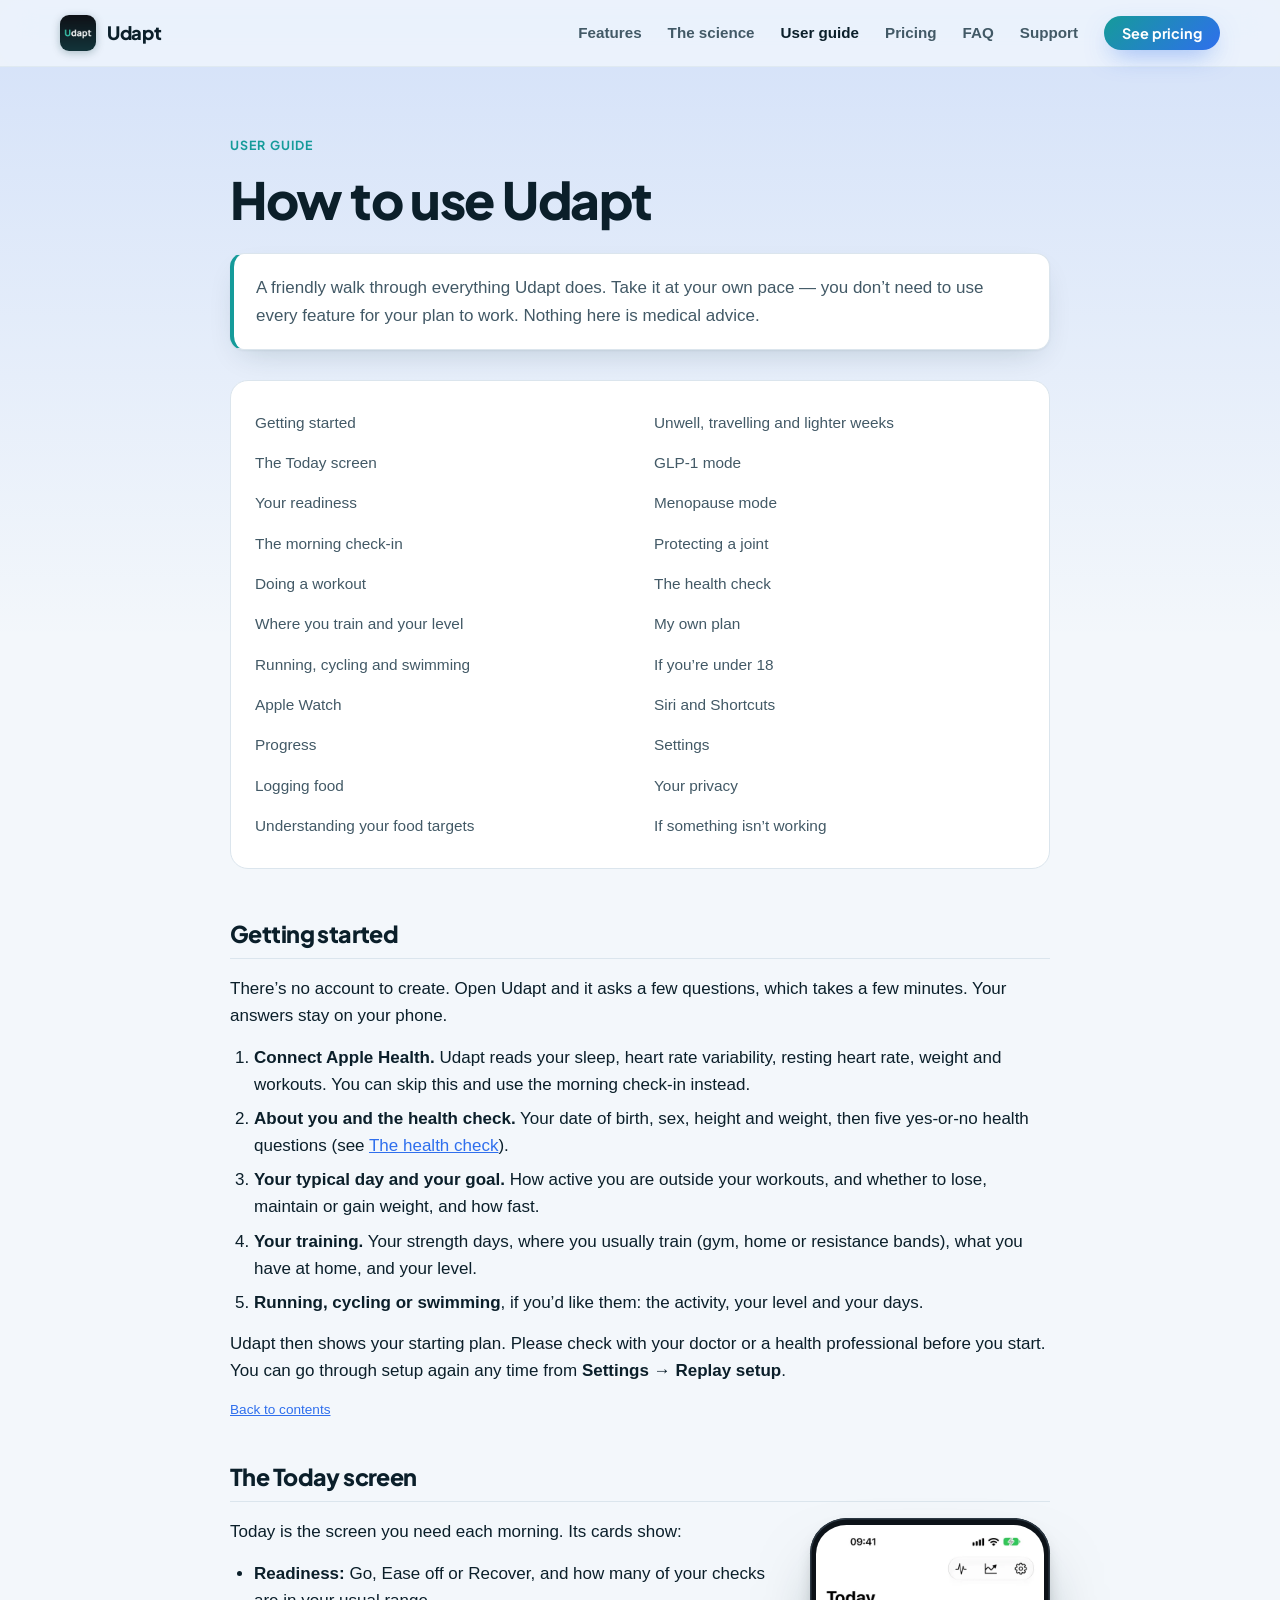
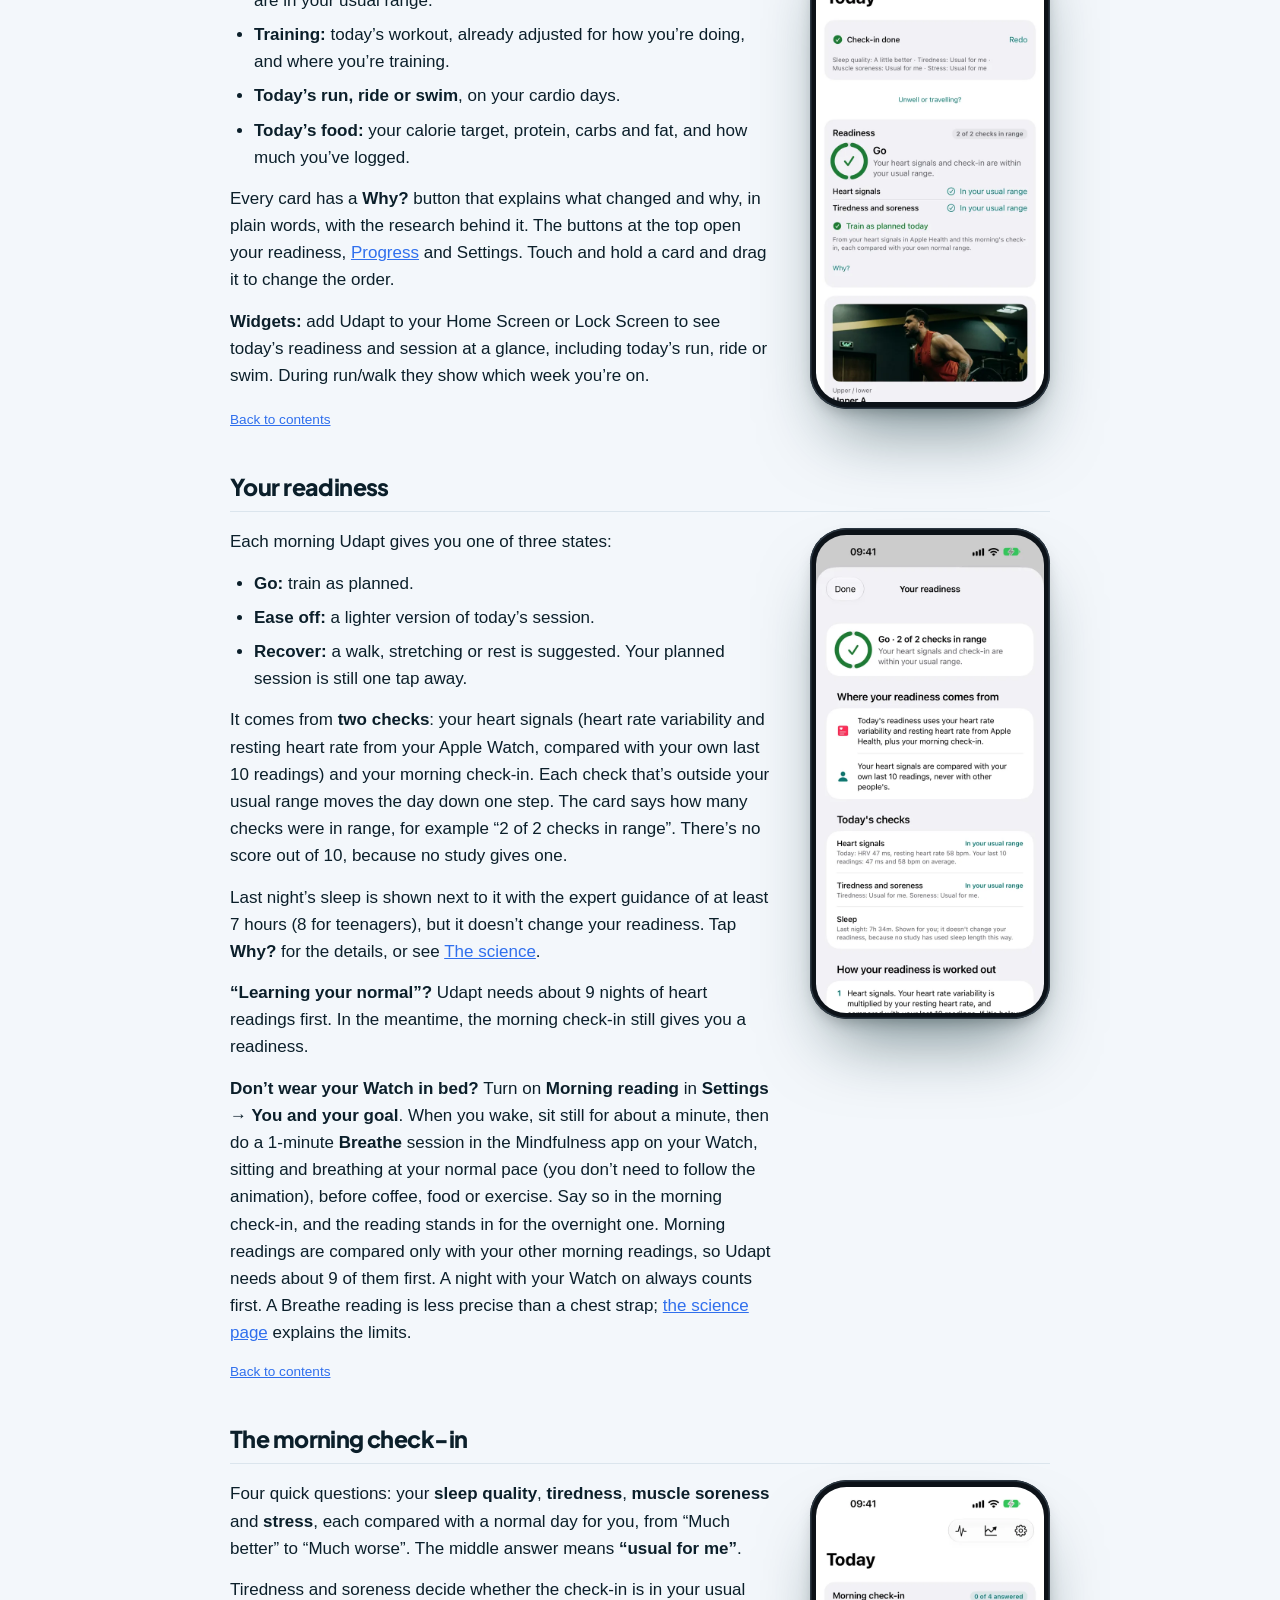
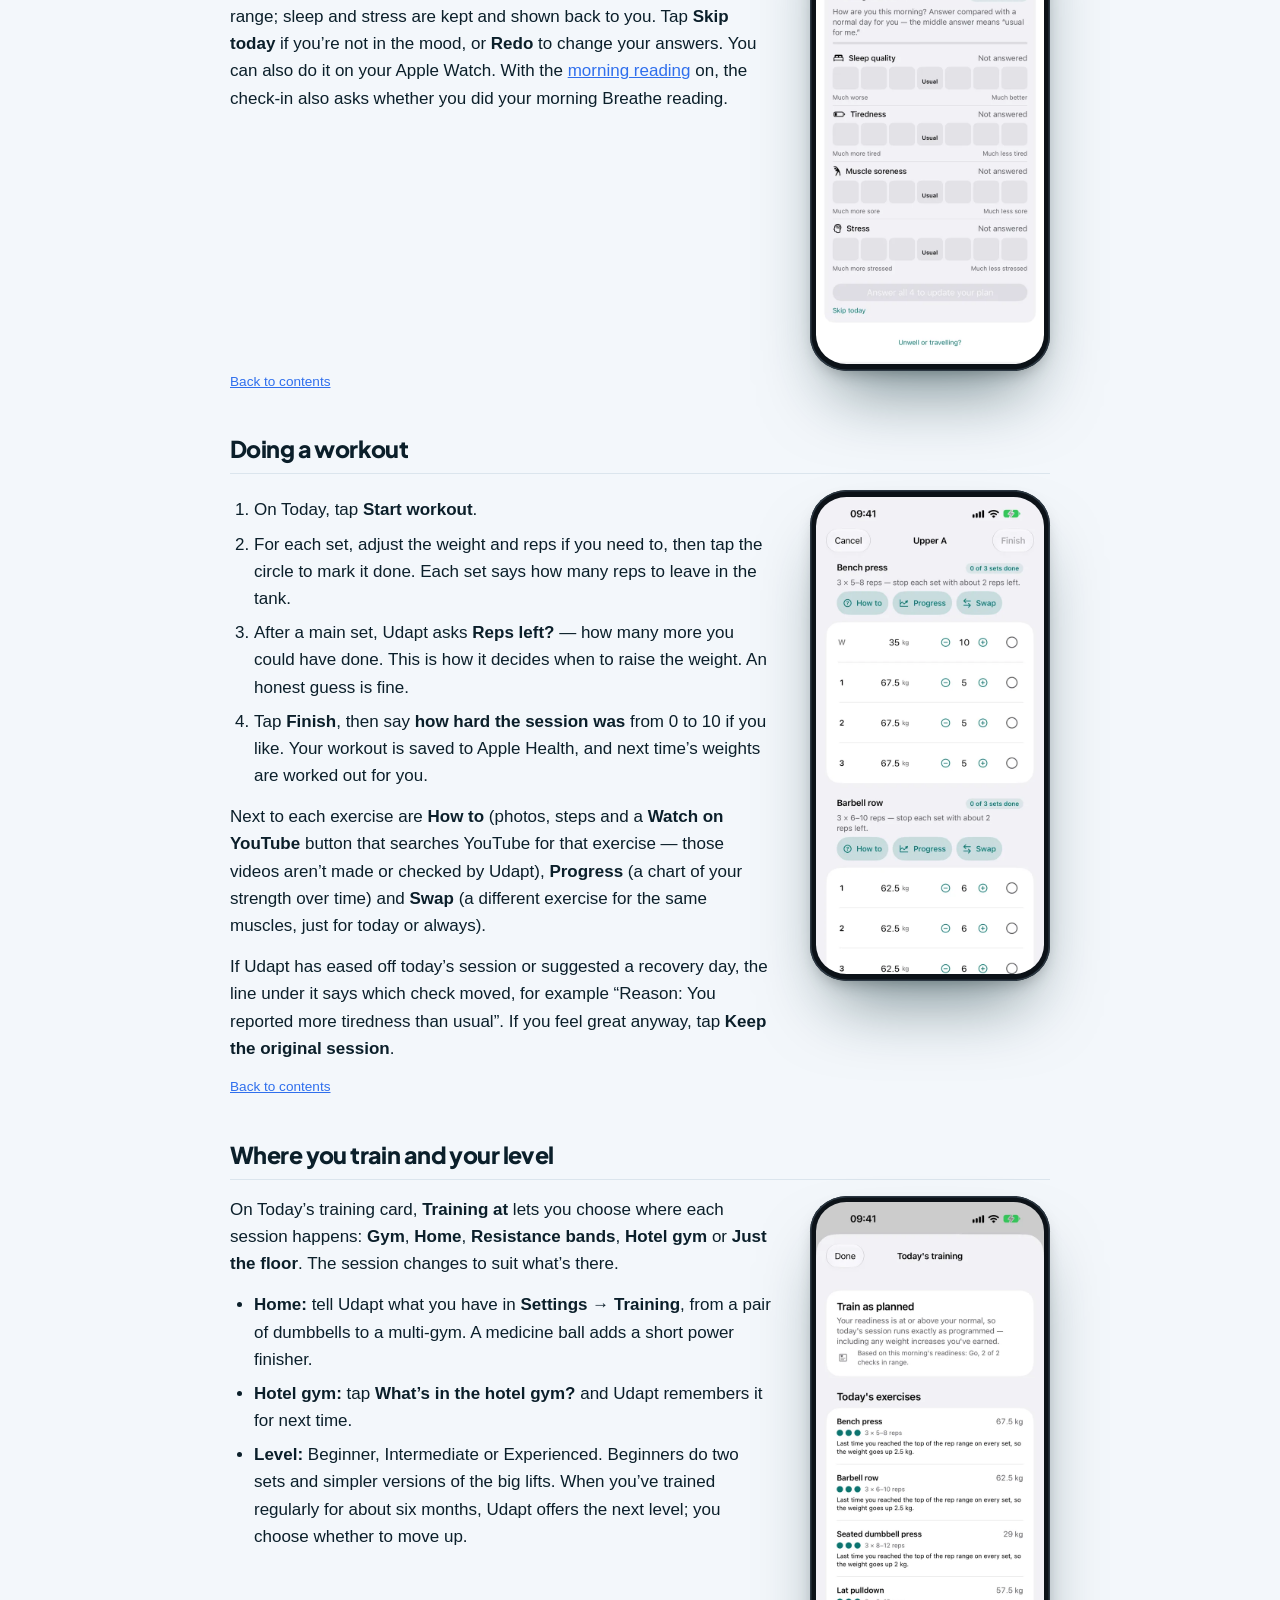
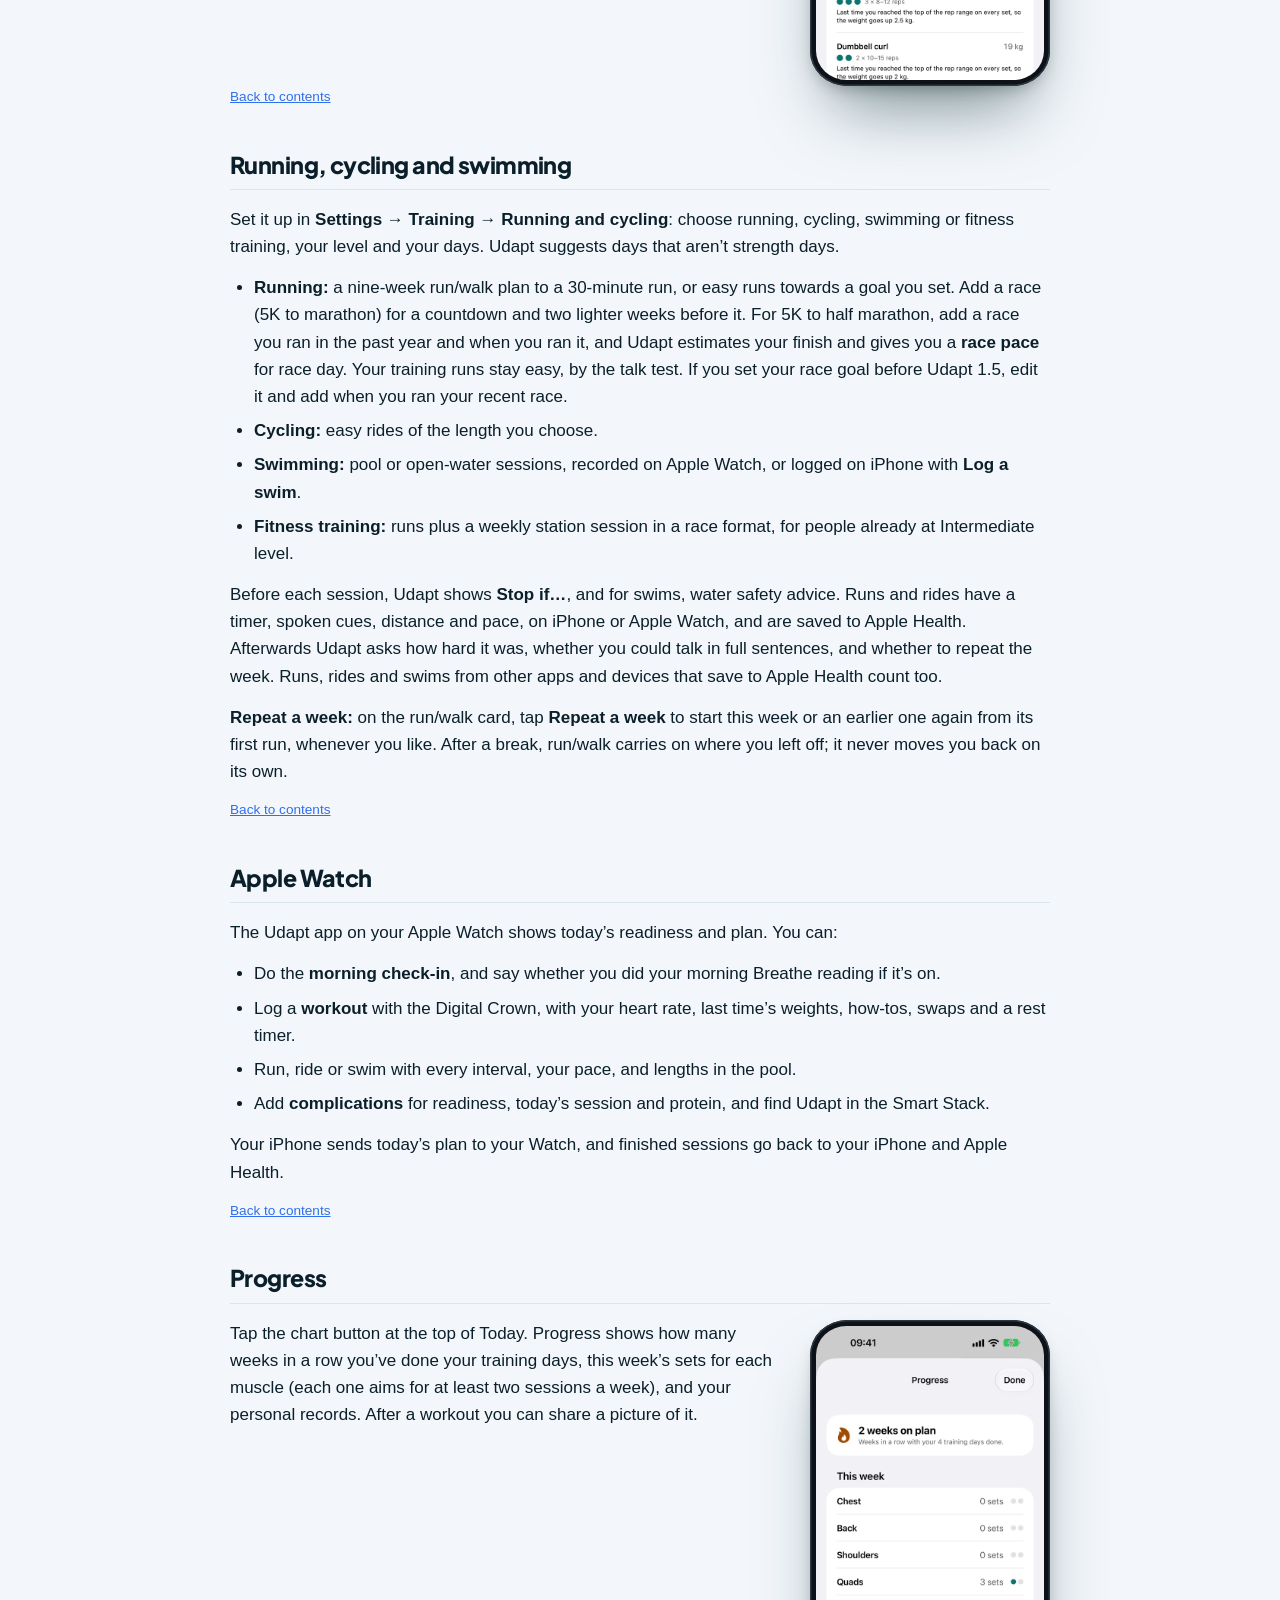
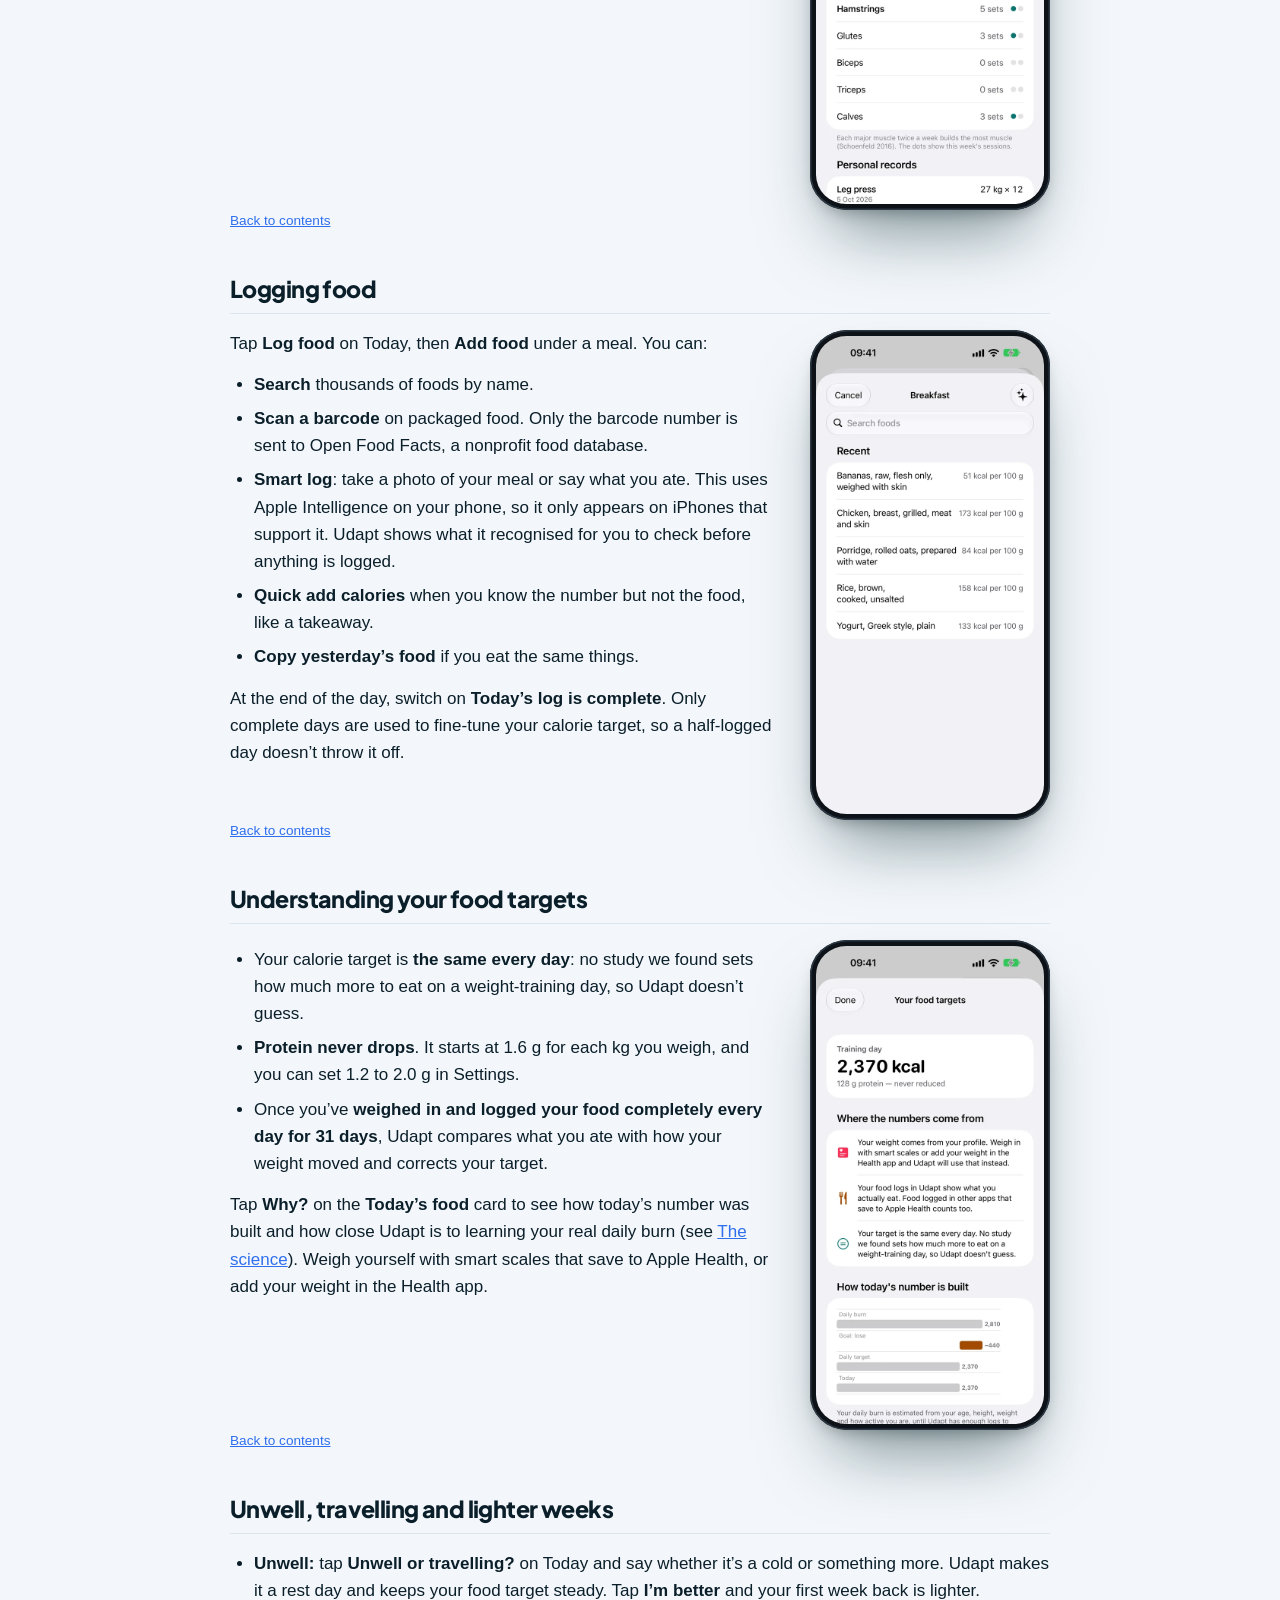
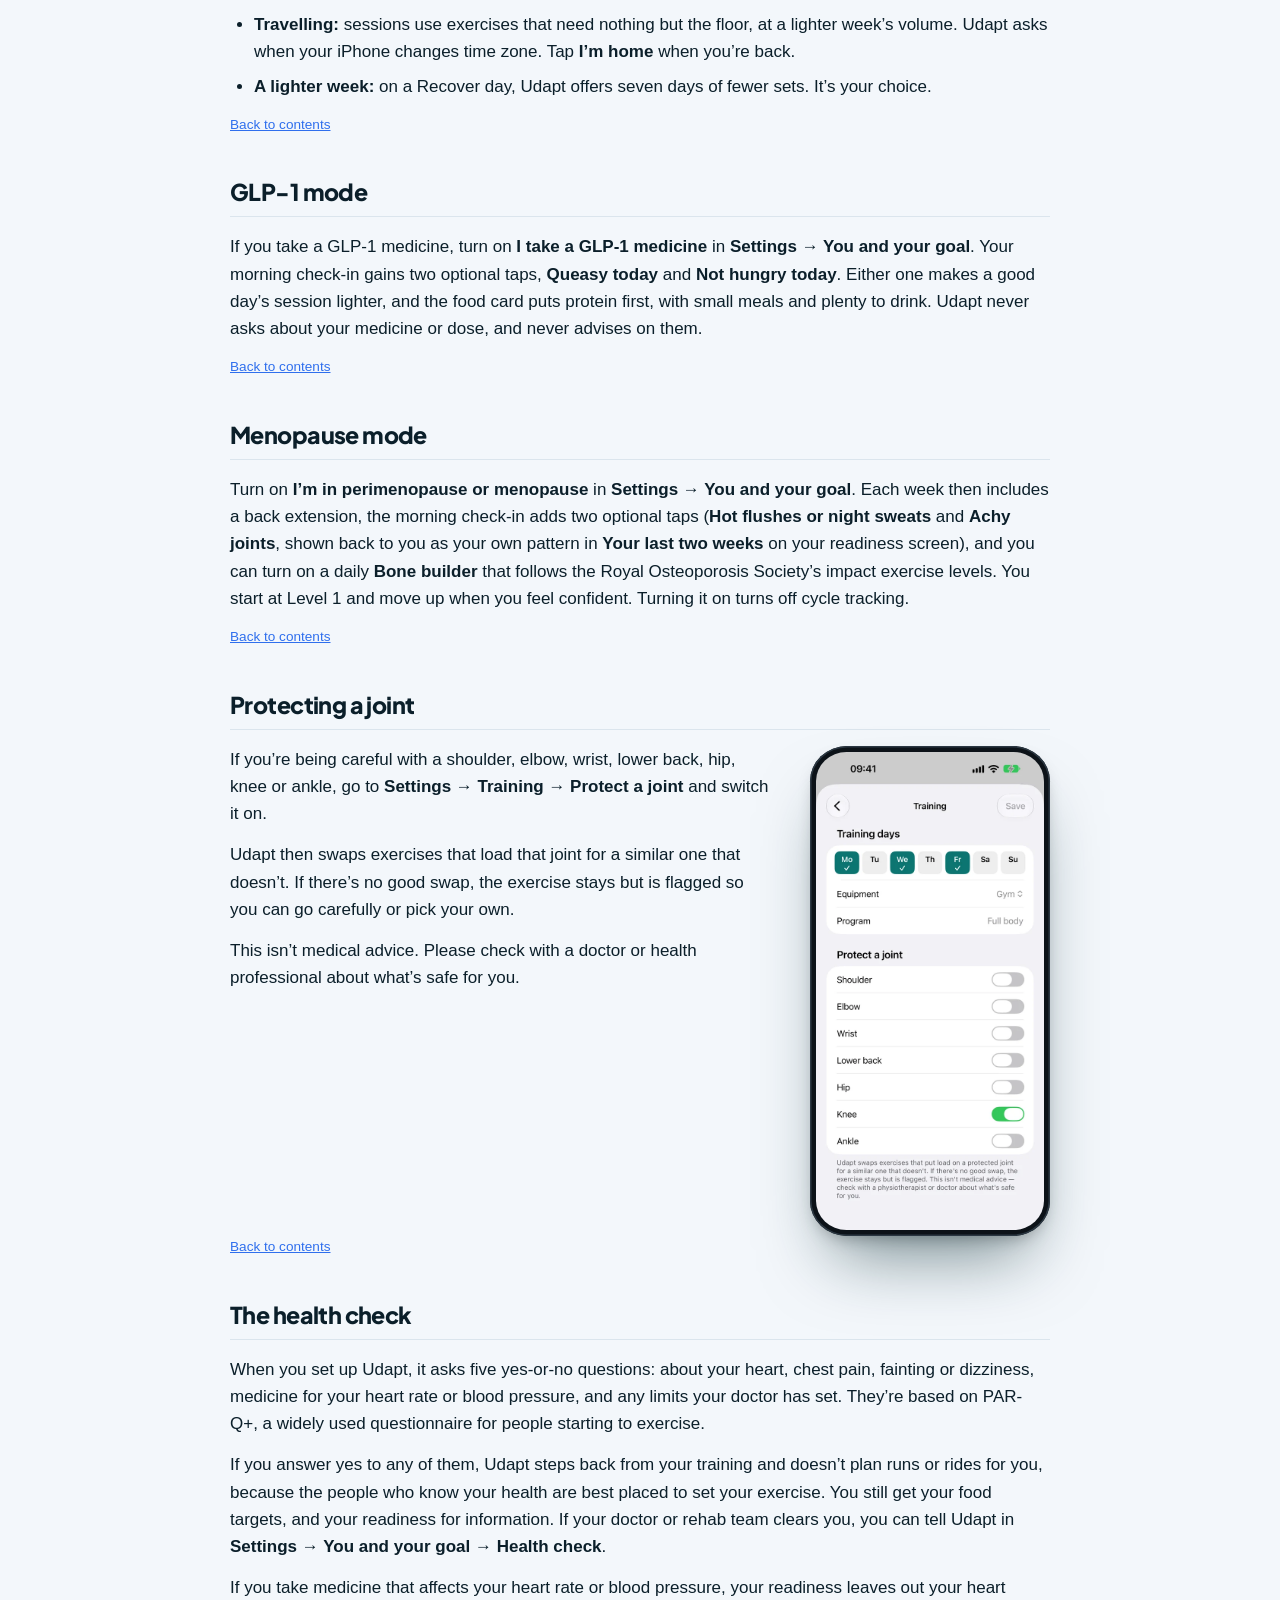
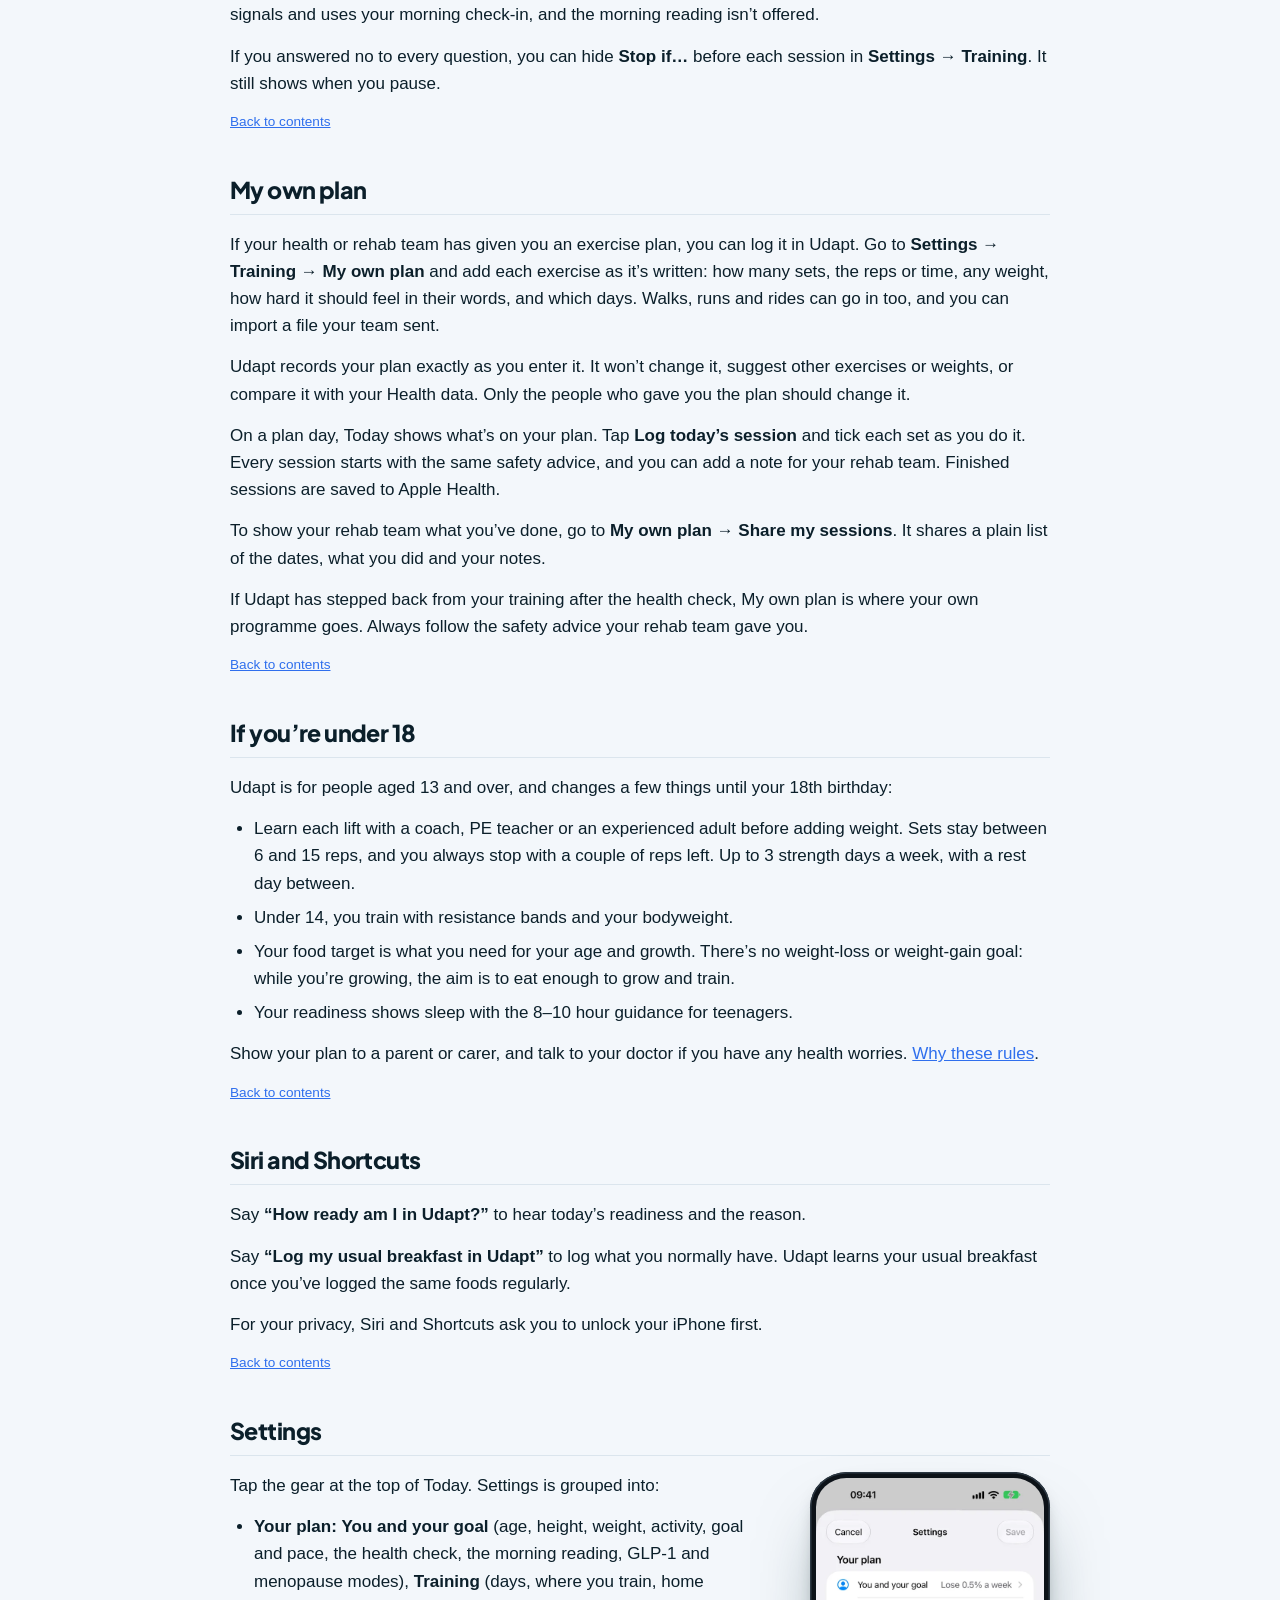
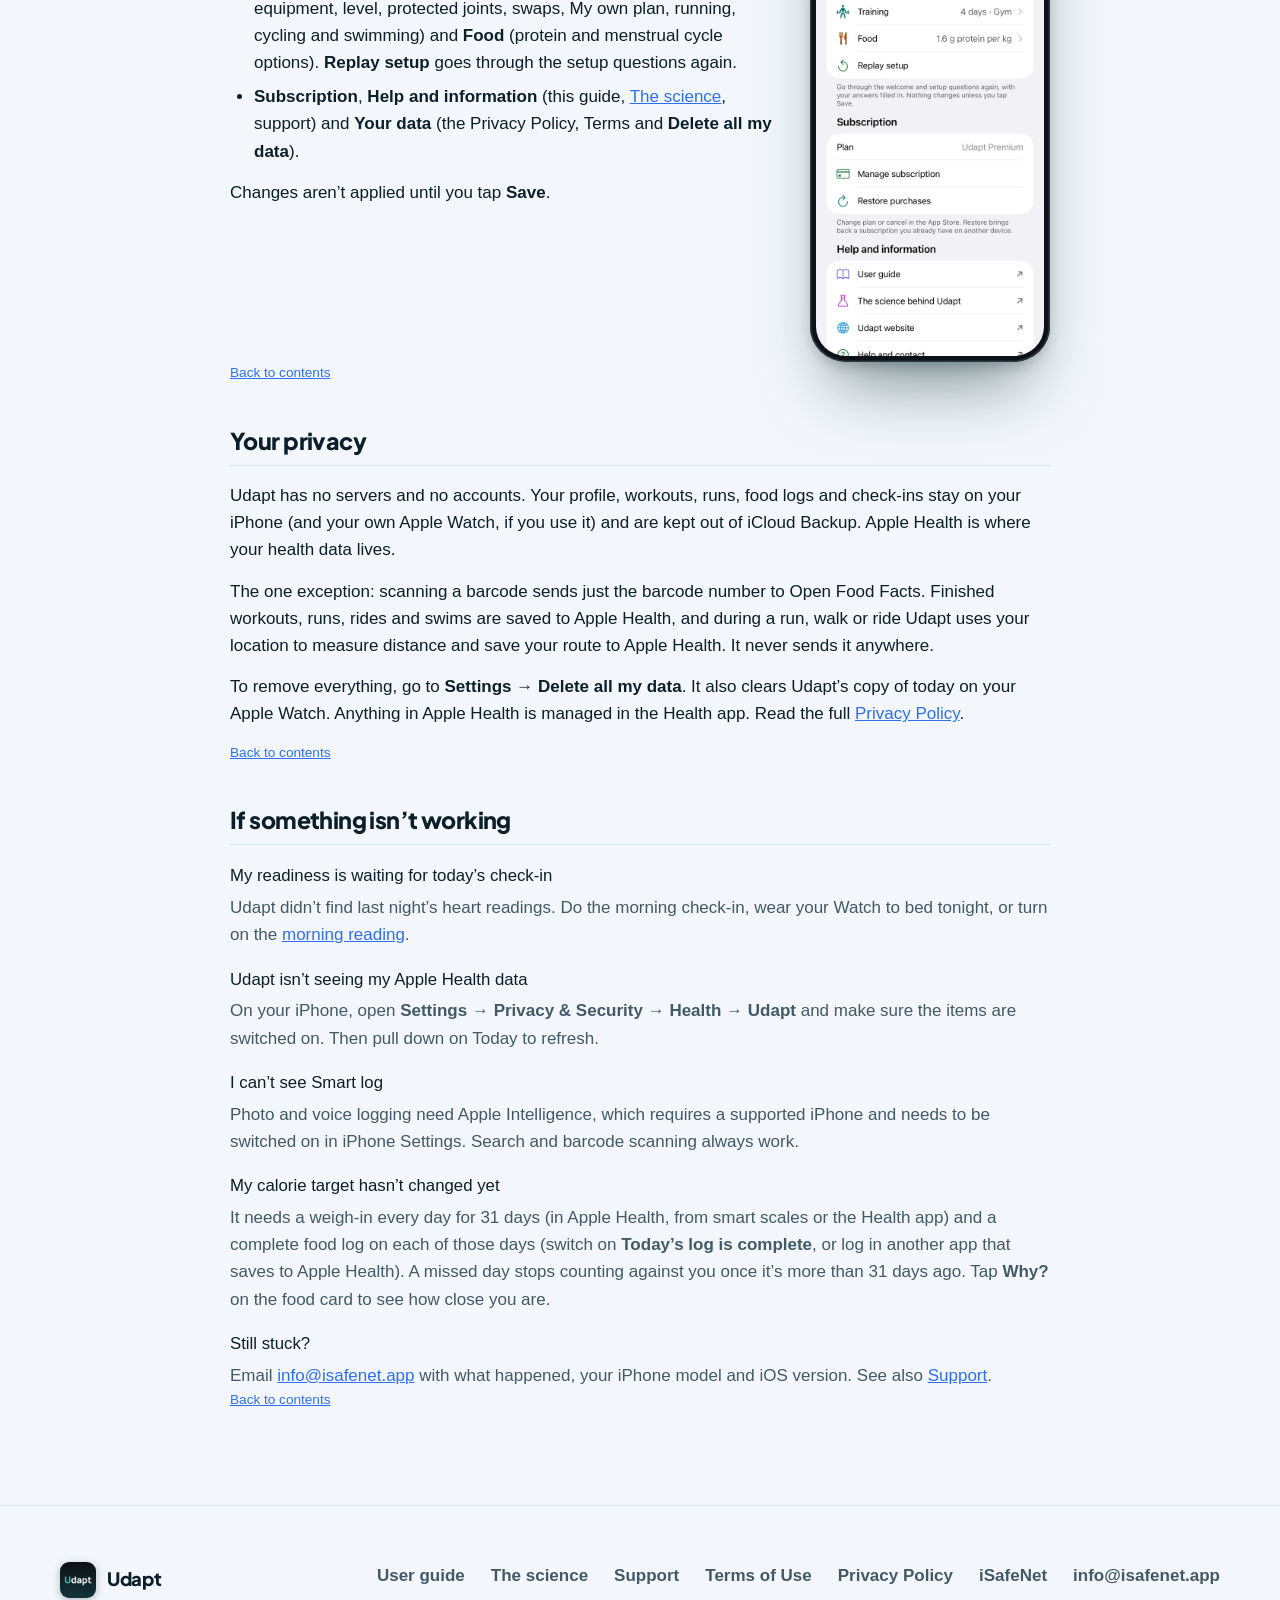
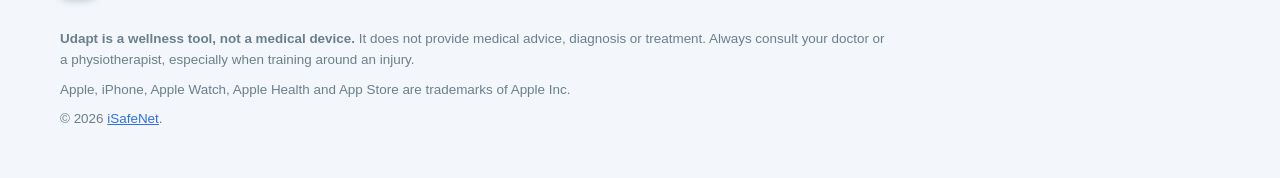
==== commit 2e6b591c: "Guide: an eased session says which check moved (a 1.4 feature, live since 14 Oct; this line was left" ====
--- a/guide.html
+++ b/guide.html
@@ -55,7 +55,8 @@
 <li><b>Training:</b> today&rsquo;s workout, already adjusted for how you&rsquo;re doing, and where you&rsquo;re training.</li>
 <li><b>Today&rsquo;s run, ride or swim</b>, on your cardio days.</li>
 <li><b>Today&rsquo;s food:</b> your calorie target, protein, carbs and fat, and how much you&rsquo;ve logged.</li></ul>
-<p>Every card has a <b>Why?</b> button that explains what changed and why, in plain words, with the research behind it. The buttons at the top open your readiness, <a href="#progress">Progress</a> and Settings. Touch and hold a card and drag it to change the order.</p></div><div class="guide-art"><div class="phone"><img src="images/flat13-today.webp" width="600" height="1260" alt="The Today screen with readiness and today's training" loading="lazy" decoding="async"></div></div></div>
+<p>Every card has a <b>Why?</b> button that explains what changed and why, in plain words, with the research behind it. The buttons at the top open your readiness, <a href="#progress">Progress</a> and Settings. Touch and hold a card and drag it to change the order.</p>
+<p><b>Widgets:</b> add Udapt to your Home Screen or Lock Screen to see today&rsquo;s readiness and session at a glance, including today&rsquo;s run, ride or swim. During run/walk they show which week you&rsquo;re on.</p></div><div class="guide-art"><div class="phone"><img src="images/flat13-today.webp" width="600" height="1260" alt="The Today screen with readiness and today's training" loading="lazy" decoding="async"></div></div></div>
 <p class="guide-top"><a href="#contents">Back to contents</a></p>
 </section>
 <section class="clause guide-step" id="readiness">
@@ -66,13 +67,14 @@
 <li><b>Recover:</b> a walk, stretching or rest is suggested. Your planned session is still one tap away.</li></ul>
 <p>It comes from <b>two checks</b>: your heart signals (heart rate variability and resting heart rate from your Apple Watch, compared with your own last 10 readings) and your morning check-in. Each check that&rsquo;s outside your usual range moves the day down one step. The card says how many checks were in range, for example &ldquo;2 of 2 checks in range&rdquo;. There&rsquo;s no score out of 10, because no study gives one.</p>
 <p>Last night&rsquo;s sleep is shown next to it with the expert guidance of at least 7 hours (8 for teenagers), but it doesn&rsquo;t change your readiness. Tap <b>Why?</b> for the details, or see <a href="science.html#readiness">The science</a>.</p>
-<p><b>&ldquo;Learning your normal&rdquo;?</b> Udapt needs about 9 nights of heart readings first. In the meantime, the morning check-in still gives you a readiness.</p></div><div class="guide-art"><div class="phone"><img src="images/flat13-readiness.webp" width="600" height="1260" alt="Your readiness: Go, 2 of 2 checks in range, and where it comes from" loading="lazy" decoding="async"></div></div></div>
+<p><b>&ldquo;Learning your normal&rdquo;?</b> Udapt needs about 9 nights of heart readings first. In the meantime, the morning check-in still gives you a readiness.</p>
+<p id="morning-reading"><b>Don&rsquo;t wear your Watch in bed?</b> Turn on <b>Morning reading</b> in <b>Settings &rarr; You and your goal</b>. When you wake, sit still for about a minute, then do a 1-minute <b>Breathe</b> session in the Mindfulness app on your Watch, sitting and breathing at your normal pace (you don&rsquo;t need to follow the animation), before coffee, food or exercise. Say so in the morning check-in, and the reading stands in for the overnight one. Morning readings are compared only with your other morning readings, so Udapt needs about 9 of them first. A night with your Watch on always counts first. A Breathe reading is less precise than a chest strap; <a href="science.html#morning-reading">the science page</a> explains the limits.</p></div><div class="guide-art"><div class="phone"><img src="images/flat13-readiness.webp" width="600" height="1260" alt="Your readiness: Go, 2 of 2 checks in range, and where it comes from" loading="lazy" decoding="async"></div></div></div>
 <p class="guide-top"><a href="#contents">Back to contents</a></p>
 </section>
 <section class="clause guide-step" id="checkin">
 <h2 class="clause-title">The morning check-in</h2>
 <div class="guide-row"><div class="guide-text"><p>Four quick questions: your <b>sleep quality</b>, <b>tiredness</b>, <b>muscle soreness</b> and <b>stress</b>, each compared with a normal day for you, from &ldquo;Much better&rdquo; to &ldquo;Much worse&rdquo;. The middle answer means <b>&ldquo;usual for me&rdquo;</b>.</p>
-<p>Tiredness and soreness decide whether the check-in is in your usual range; sleep and stress are kept and shown back to you. Tap <b>Skip today</b> if you&rsquo;re not in the mood, or <b>Redo</b> to change your answers. You can also do it on your Apple Watch.</p></div><div class="guide-art"><div class="phone"><img src="images/flat13-checkin.webp" width="600" height="1260" alt="The morning check-in with four questions" loading="lazy" decoding="async"></div></div></div>
+<p>Tiredness and soreness decide whether the check-in is in your usual range; sleep and stress are kept and shown back to you. Tap <b>Skip today</b> if you&rsquo;re not in the mood, or <b>Redo</b> to change your answers. You can also do it on your Apple Watch. With the <a href="#morning-reading">morning reading</a> on, the check-in also asks whether you did your morning Breathe reading.</p></div><div class="guide-art"><div class="phone"><img src="images/flat13-checkin.webp" width="600" height="1260" alt="The morning check-in with four questions" loading="lazy" decoding="async"></div></div></div>
 <p class="guide-top"><a href="#contents">Back to contents</a></p>
 </section>
 <section class="clause guide-step" id="workout">
@@ -82,7 +84,7 @@
 <li>After a main set, Udapt asks <b>Reps left?</b> &mdash; how many more you could have done. This is how it decides when to raise the weight. An honest guess is fine.</li>
 <li>Tap <b>Finish</b>, then say <b>how hard the session was</b> from 0 to 10 if you like. Your workout is saved to Apple Health, and next time&rsquo;s weights are worked out for you.</li></ol>
 <p>Next to each exercise are <b>How to</b> (photos, steps and a <b>Watch on YouTube</b> button that searches YouTube for that exercise &mdash; those videos aren&rsquo;t made or checked by Udapt), <b>Progress</b> (a chart of your strength over time) and <b>Swap</b> (a different exercise for the same muscles, just for today or always).</p>
-<p>If Udapt has eased off today&rsquo;s session but you feel great, tap <b>Keep the original session</b>.</p></div><div class="guide-art"><div class="phone"><img src="images/flat13-workout.webp" width="600" height="1260" alt="A workout with a warm-up set and working sets" loading="lazy" decoding="async"></div></div></div>
+<p>If Udapt has eased off today&rsquo;s session or suggested a recovery day, the line under it says which check moved, for example &ldquo;Reason: You reported more tiredness than usual&rdquo;. If you feel great anyway, tap <b>Keep the original session</b>.</p></div><div class="guide-art"><div class="phone"><img src="images/flat13-workout.webp" width="600" height="1260" alt="A workout with a warm-up set and working sets" loading="lazy" decoding="async"></div></div></div>
 <p class="guide-top"><a href="#contents">Back to contents</a></p>
 </section>
 <section class="clause guide-step" id="where">
@@ -96,17 +98,18 @@
 <section class="clause guide-step" id="cardio">
 <h2 class="clause-title">Running, cycling and swimming</h2>
 <div class="guide-text"><p>Set it up in <b>Settings &rarr; Training &rarr; Running and cycling</b>: choose running, cycling, swimming or fitness training, your level and your days. Udapt suggests days that aren&rsquo;t strength days.</p>
-<ul><li><b>Running:</b> a nine-week run/walk plan to a 30-minute run, or easy runs towards a goal you set. Add a race (5K to marathon) for a countdown and two lighter weeks before it.</li>
+<ul><li><b>Running:</b> a nine-week run/walk plan to a 30-minute run, or easy runs towards a goal you set. Add a race (5K to marathon) for a countdown and two lighter weeks before it. For 5K to half marathon, add a race you ran in the past year and when you ran it, and Udapt estimates your finish and gives you a <b>race pace</b> for race day. Your training runs stay easy, by the talk test. If you set your race goal before Udapt 1.5, edit it and add when you ran your recent race.</li>
 <li><b>Cycling:</b> easy rides of the length you choose.</li>
 <li><b>Swimming:</b> pool or open-water sessions, recorded on Apple Watch, or logged on iPhone with <b>Log a swim</b>.</li>
 <li><b>Fitness training:</b> runs plus a weekly station session in a race format, for people already at Intermediate level.</li></ul>
-<p>Before each session, Udapt shows <b>Stop if&hellip;</b>, and for swims, water safety advice. Runs and rides have a timer, spoken cues, distance and pace, on iPhone or Apple Watch, and are saved to Apple Health. Afterwards Udapt asks how hard it was, whether you could talk in full sentences, and whether to repeat the week. Runs, rides and swims from other apps and devices that save to Apple Health count too.</p></div>
+<p>Before each session, Udapt shows <b>Stop if&hellip;</b>, and for swims, water safety advice. Runs and rides have a timer, spoken cues, distance and pace, on iPhone or Apple Watch, and are saved to Apple Health. Afterwards Udapt asks how hard it was, whether you could talk in full sentences, and whether to repeat the week. Runs, rides and swims from other apps and devices that save to Apple Health count too.</p>
+<p><b>Repeat a week:</b> on the run/walk card, tap <b>Repeat a week</b> to start this week or an earlier one again from its first run, whenever you like. After a break, run/walk carries on where you left off; it never moves you back on its own.</p></div>
 <p class="guide-top"><a href="#contents">Back to contents</a></p>
 </section>
 <section class="clause guide-step" id="watch">
 <h2 class="clause-title">Apple Watch</h2>
 <div class="guide-text"><p>The Udapt app on your Apple Watch shows today&rsquo;s readiness and plan. You can:</p>
-<ul><li>Do the <b>morning check-in</b>.</li>
+<ul><li>Do the <b>morning check-in</b>, and say whether you did your morning Breathe reading if it&rsquo;s on.</li>
 <li>Log a <b>workout</b> with the Digital Crown, with your heart rate, last time&rsquo;s weights, how-tos, swaps and a rest timer.</li>
 <li>Run, ride or swim with every interval, your pace, and lengths in the pool.</li>
 <li>Add <b>complications</b> for readiness, today&rsquo;s session and protein, and find Udapt in the Smart Stack.</li></ul>
@@ -151,7 +154,7 @@
 </section>
 <section class="clause guide-step" id="menopause">
 <h2 class="clause-title">Menopause mode</h2>
-<div class="guide-text"><p>Turn on <b>I&rsquo;m in perimenopause or menopause</b> in <b>Settings &rarr; You and your goal</b>. Each week then includes a back extension, the morning check-in adds two optional taps (<b>Hot flushes or night sweats</b> and <b>Achy joints</b>, shown back to you as your own pattern), and you can turn on a daily <b>Bone builder</b> that follows the Royal Osteoporosis Society&rsquo;s impact exercise levels. You start at Level 1 and move up when you feel confident. Turning it on turns off cycle tracking.</p></div>
+<div class="guide-text"><p>Turn on <b>I&rsquo;m in perimenopause or menopause</b> in <b>Settings &rarr; You and your goal</b>. Each week then includes a back extension, the morning check-in adds two optional taps (<b>Hot flushes or night sweats</b> and <b>Achy joints</b>, shown back to you as your own pattern in <b>Your last two weeks</b> on your readiness screen), and you can turn on a daily <b>Bone builder</b> that follows the Royal Osteoporosis Society&rsquo;s impact exercise levels. You start at Level 1 and move up when you feel confident. Turning it on turns off cycle tracking.</p></div>
 <p class="guide-top"><a href="#contents">Back to contents</a></p>
 </section>
 <section class="clause guide-step" id="joint">
@@ -165,7 +168,7 @@
 <h2 class="clause-title">The health check</h2>
 <div class="guide-text"><p>When you set up Udapt, it asks five yes-or-no questions: about your heart, chest pain, fainting or dizziness, medicine for your heart rate or blood pressure, and any limits your doctor has set. They&rsquo;re based on PAR-Q+, a widely used questionnaire for people starting to exercise.</p>
 <p>If you answer yes to any of them, Udapt steps back from your training and doesn&rsquo;t plan runs or rides for you, because the people who know your health are best placed to set your exercise. You still get your food targets, and your readiness for information. If your doctor or rehab team clears you, you can tell Udapt in <b>Settings &rarr; You and your goal &rarr; Health check</b>.</p>
-<p>If you take medicine that affects your heart rate or blood pressure, your readiness leaves out your heart signals and uses your morning check-in.</p>
+<p>If you take medicine that affects your heart rate or blood pressure, your readiness leaves out your heart signals and uses your morning check-in, and the morning reading isn&rsquo;t offered.</p>
 <p>If you answered no to every question, you can hide <b>Stop if&hellip;</b> before each session in <b>Settings &rarr; Training</b>. It still shows when you pause.</p></div>
 <p class="guide-top"><a href="#contents">Back to contents</a></p>
 </section>
@@ -191,13 +194,14 @@
 <section class="clause guide-step" id="siri">
 <h2 class="clause-title">Siri and Shortcuts</h2>
 <div class="guide-text"><p>Say <b>&ldquo;How ready am I in Udapt?&rdquo;</b> to hear today&rsquo;s readiness and the reason.</p>
-<p>Say <b>&ldquo;Log my usual breakfast in Udapt&rdquo;</b> to log what you normally have. Udapt learns your usual breakfast once you&rsquo;ve logged the same foods regularly.</p></div>
+<p>Say <b>&ldquo;Log my usual breakfast in Udapt&rdquo;</b> to log what you normally have. Udapt learns your usual breakfast once you&rsquo;ve logged the same foods regularly.</p>
+<p>For your privacy, Siri and Shortcuts ask you to unlock your iPhone first.</p></div>
 <p class="guide-top"><a href="#contents">Back to contents</a></p>
 </section>
 <section class="clause guide-step" id="settings">
 <h2 class="clause-title">Settings</h2>
 <div class="guide-row"><div class="guide-text"><p>Tap the gear at the top of Today. Settings is grouped into:</p>
-<ul><li><b>Your plan:</b> <b>You and your goal</b> (age, height, weight, activity, goal and pace, the health check, GLP-1 and menopause modes), <b>Training</b> (days, where you train, home equipment, level, protected joints, swaps, My own plan, running, cycling and swimming) and <b>Food</b> (protein and menstrual cycle options). <b>Replay setup</b> goes through the setup questions again.</li>
+<ul><li><b>Your plan:</b> <b>You and your goal</b> (age, height, weight, activity, goal and pace, the health check, the morning reading, GLP-1 and menopause modes), <b>Training</b> (days, where you train, home equipment, level, protected joints, swaps, My own plan, running, cycling and swimming) and <b>Food</b> (protein and menstrual cycle options). <b>Replay setup</b> goes through the setup questions again.</li>
 <li><b>Subscription</b>, <b>Help and information</b> (this guide, <a href="science.html">The science</a>, support) and <b>Your data</b> (the Privacy Policy, Terms and <b>Delete all my data</b>).</li></ul>
 <p>Changes aren&rsquo;t applied until you tap <b>Save</b>.</p></div><div class="guide-art"><div class="phone"><img src="images/flat13-settings.webp" width="600" height="1260" alt="Settings: your plan, subscription and help" loading="lazy" decoding="async"></div></div></div>
 <p class="guide-top"><a href="#contents">Back to contents</a></p>
@@ -206,13 +210,13 @@
 <h2 class="clause-title">Your privacy</h2>
 <div class="guide-text"><p>Udapt has no servers and no accounts. Your profile, workouts, runs, food logs and check-ins stay on your iPhone (and your own Apple Watch, if you use it) and are kept out of iCloud Backup. Apple Health is where your health data lives.</p>
 <p>The one exception: scanning a barcode sends just the barcode number to Open Food Facts. Finished workouts, runs, rides and swims are saved to Apple Health, and during a run, walk or ride Udapt uses your location to measure distance and save your route to Apple Health. It never sends it anywhere.</p>
-<p>To remove everything, go to <b>Settings &rarr; Delete all my data</b>. Anything in Apple Health is managed in the Health app. Read the full <a href="privacy.html">Privacy Policy</a>.</p></div>
+<p>To remove everything, go to <b>Settings &rarr; Delete all my data</b>. It also clears Udapt&rsquo;s copy of today on your Apple Watch. Anything in Apple Health is managed in the Health app. Read the full <a href="privacy.html">Privacy Policy</a>.</p></div>
 <p class="guide-top"><a href="#contents">Back to contents</a></p>
 </section>
 <section class="clause guide-step" id="help">
 <h2 class="clause-title">If something isn&rsquo;t working</h2>
 <div class="guide-text"><dl class="glossary">
-<dt>My readiness is waiting for today&rsquo;s check-in</dt><dd>Udapt didn&rsquo;t find last night&rsquo;s heart readings. Do the morning check-in, or wear your Watch to bed tonight.</dd>
+<dt>My readiness is waiting for today&rsquo;s check-in</dt><dd>Udapt didn&rsquo;t find last night&rsquo;s heart readings. Do the morning check-in, wear your Watch to bed tonight, or turn on the <a href="#morning-reading">morning reading</a>.</dd>
 <dt>Udapt isn&rsquo;t seeing my Apple Health data</dt><dd>On your iPhone, open <b>Settings &rarr; Privacy &amp; Security &rarr; Health &rarr; Udapt</b> and make sure the items are switched on. Then pull down on Today to refresh.</dd>
 <dt>I can&rsquo;t see Smart log</dt><dd>Photo and voice logging need Apple Intelligence, which requires a supported iPhone and needs to be switched on in iPhone Settings. Search and barcode scanning always work.</dd>
 <dt>My calorie target hasn&rsquo;t changed yet</dt><dd>It needs a weigh-in every day for 31 days (in Apple Health, from smart scales or the Health app) and a complete food log on each of those days (switch on <b>Today&rsquo;s log is complete</b>, or log in another app that saves to Apple Health). A missed day stops counting against you once it&rsquo;s more than 31 days ago. Tap <b>Why?</b> on the food card to see how close you are.</dd>
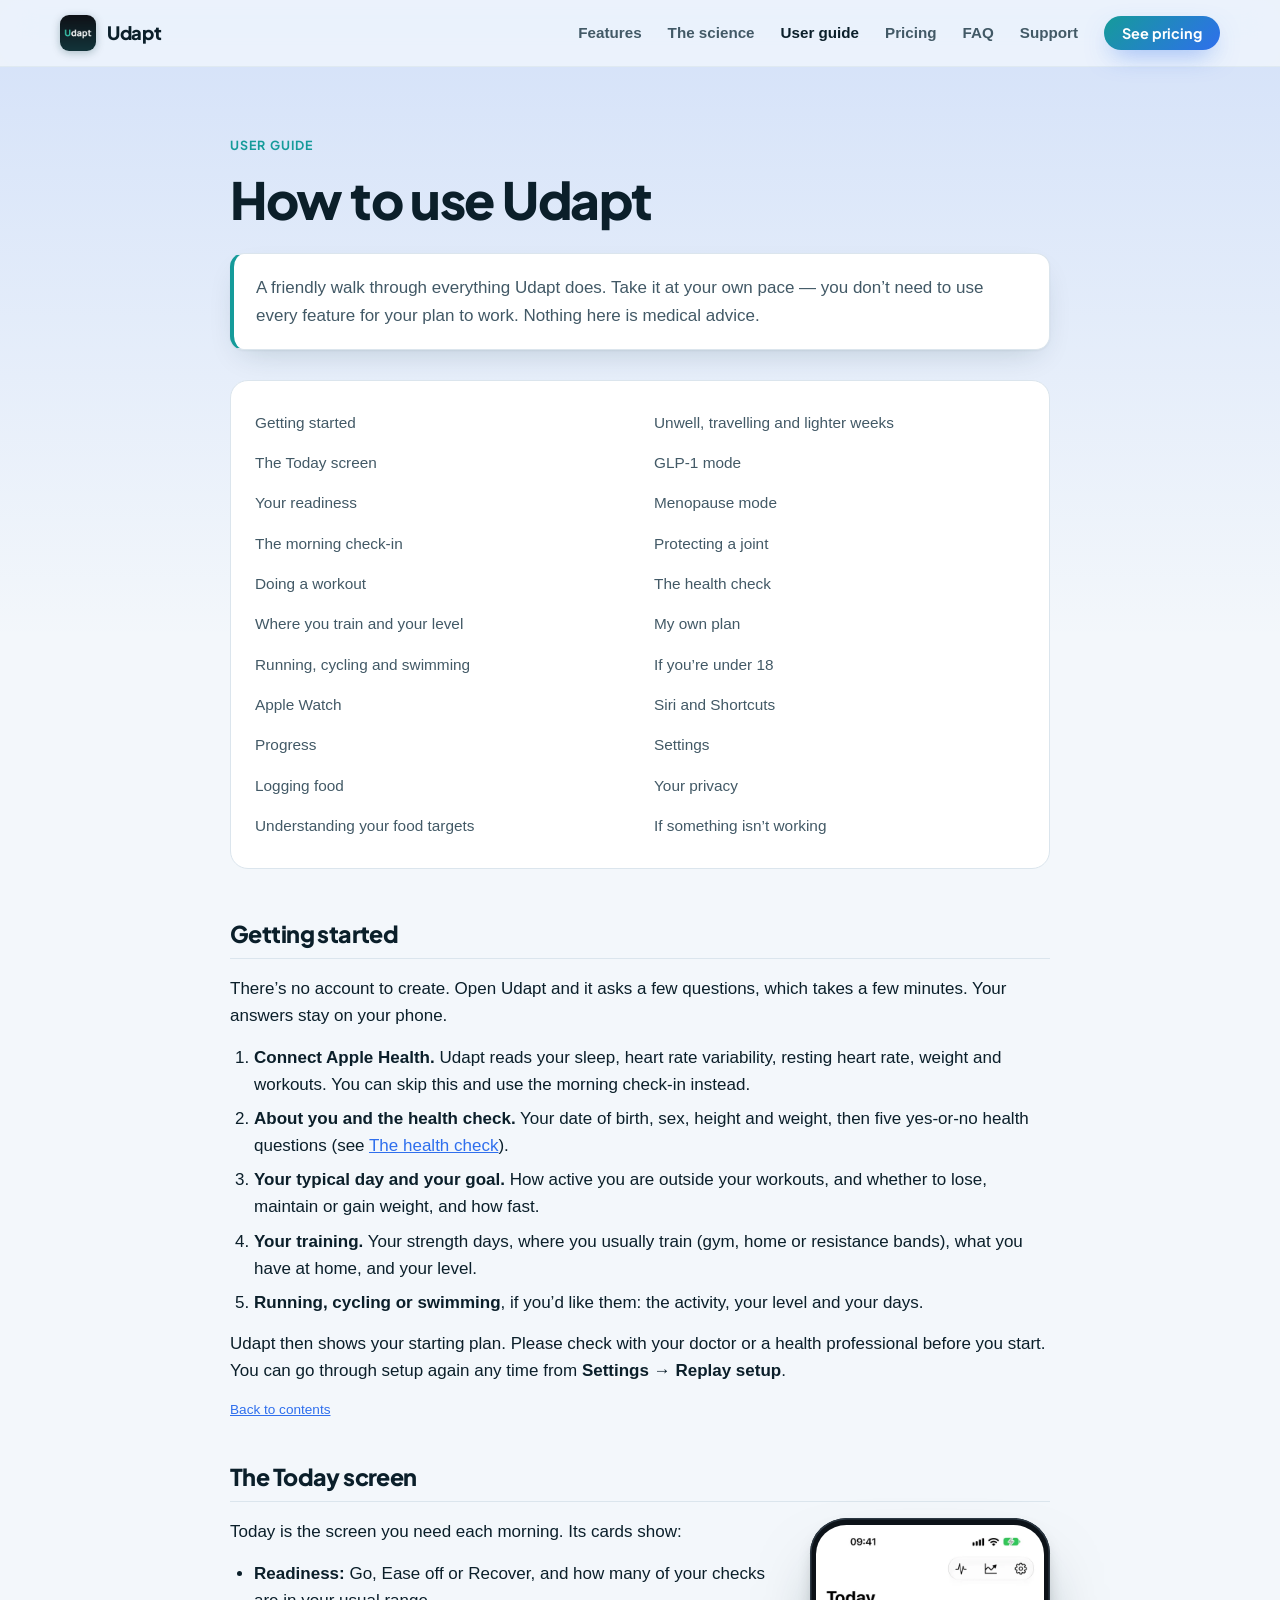
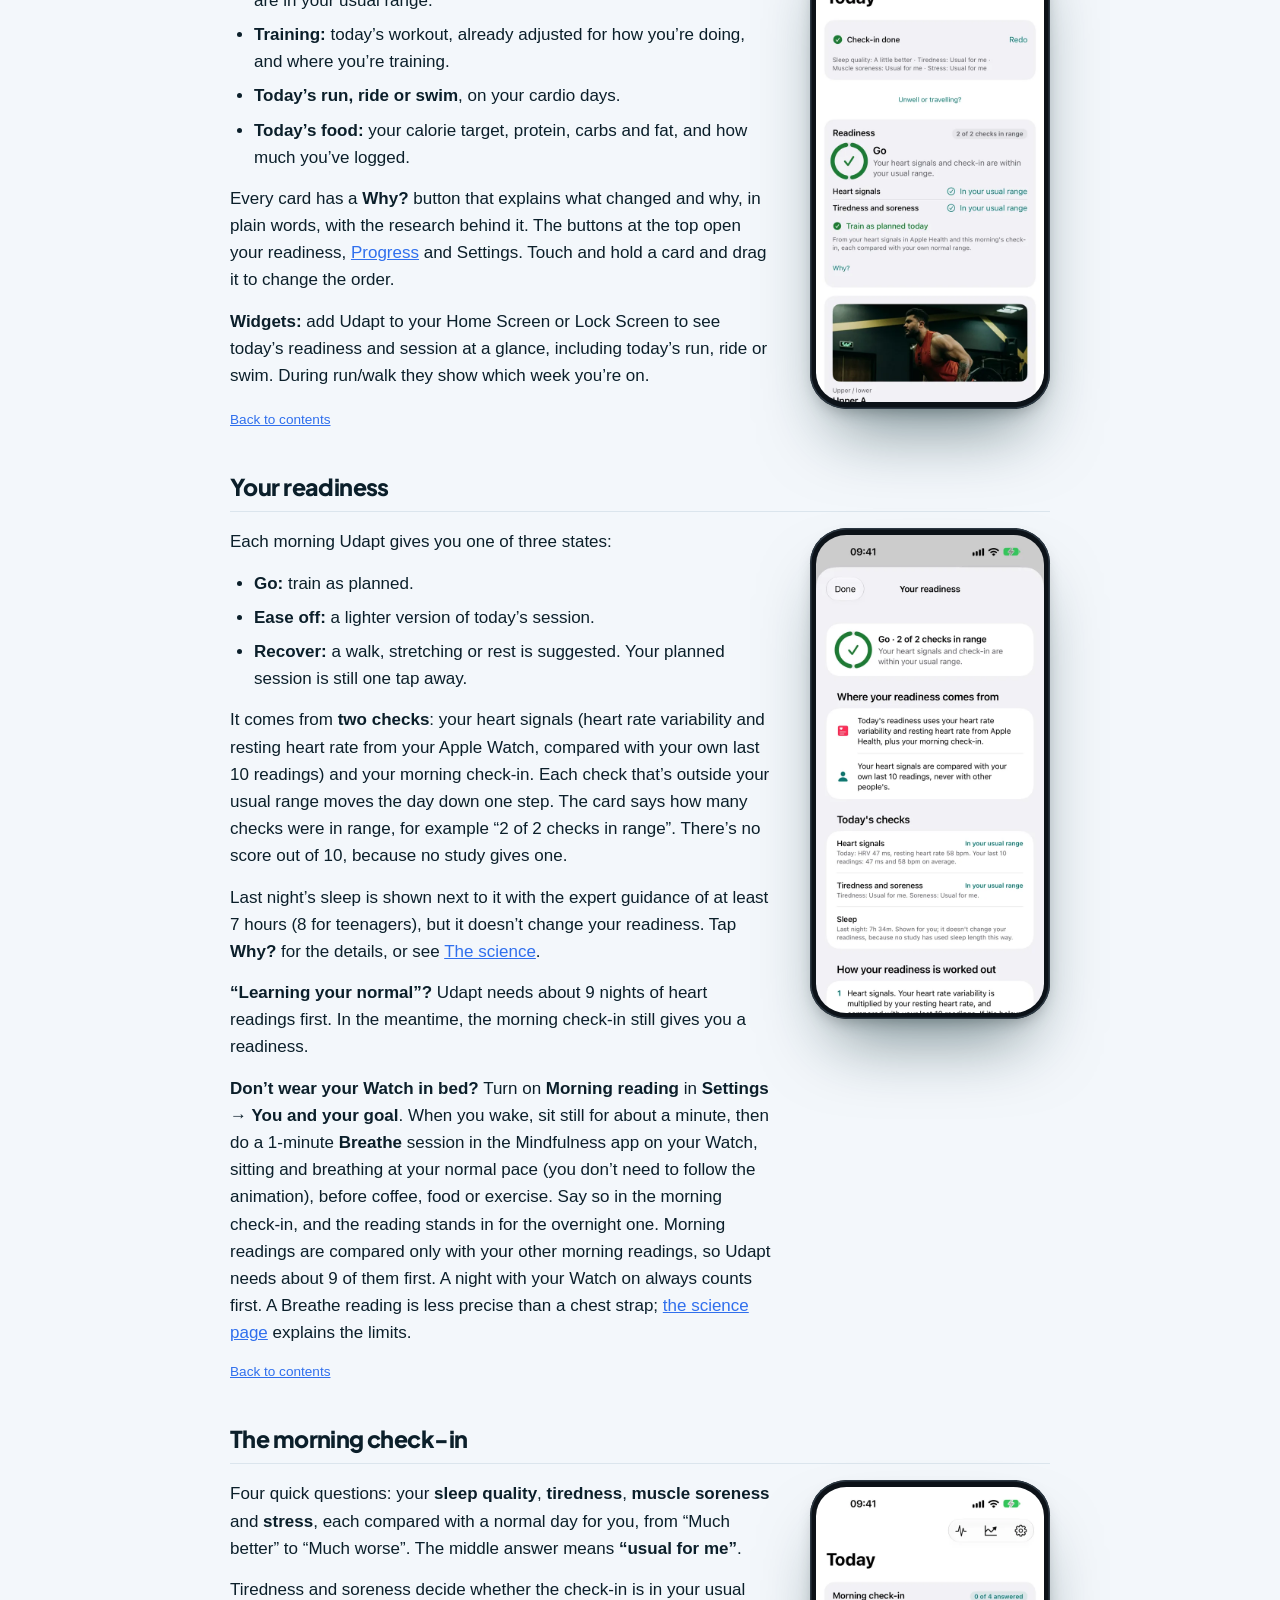
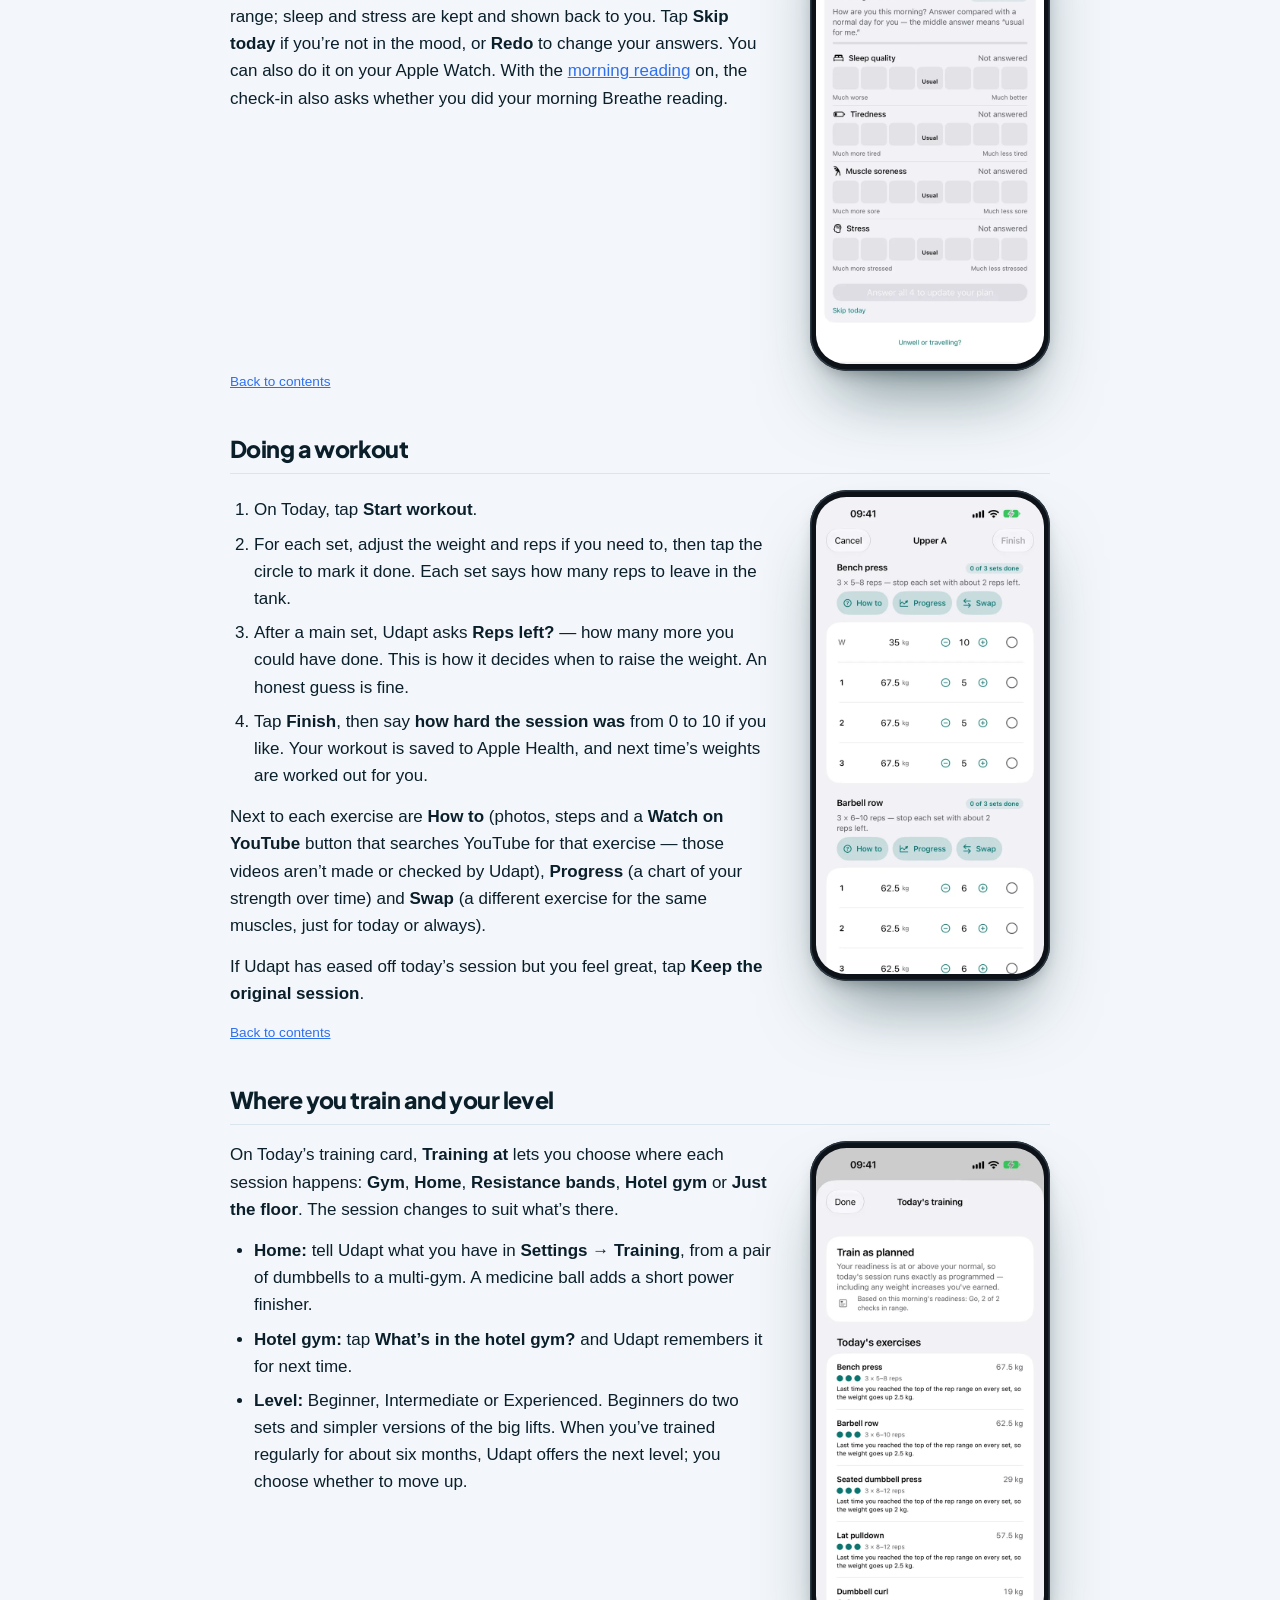
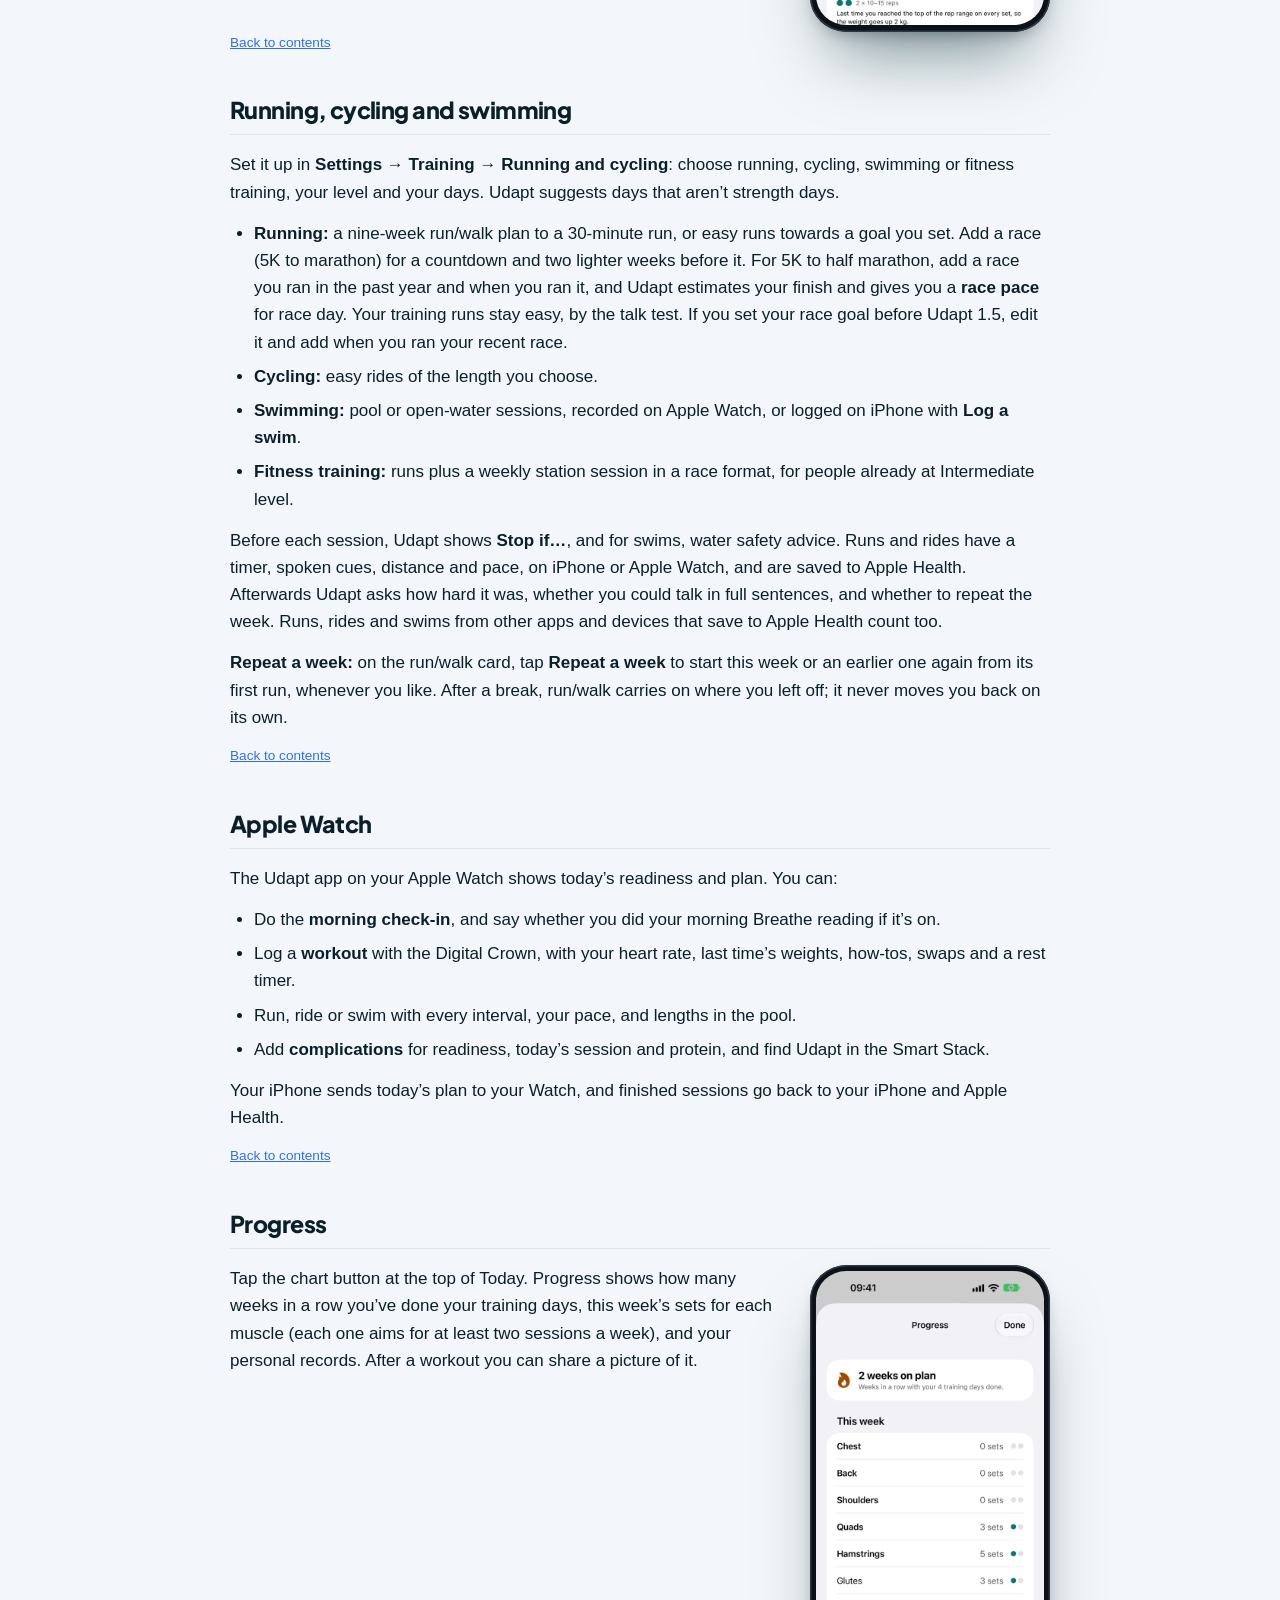
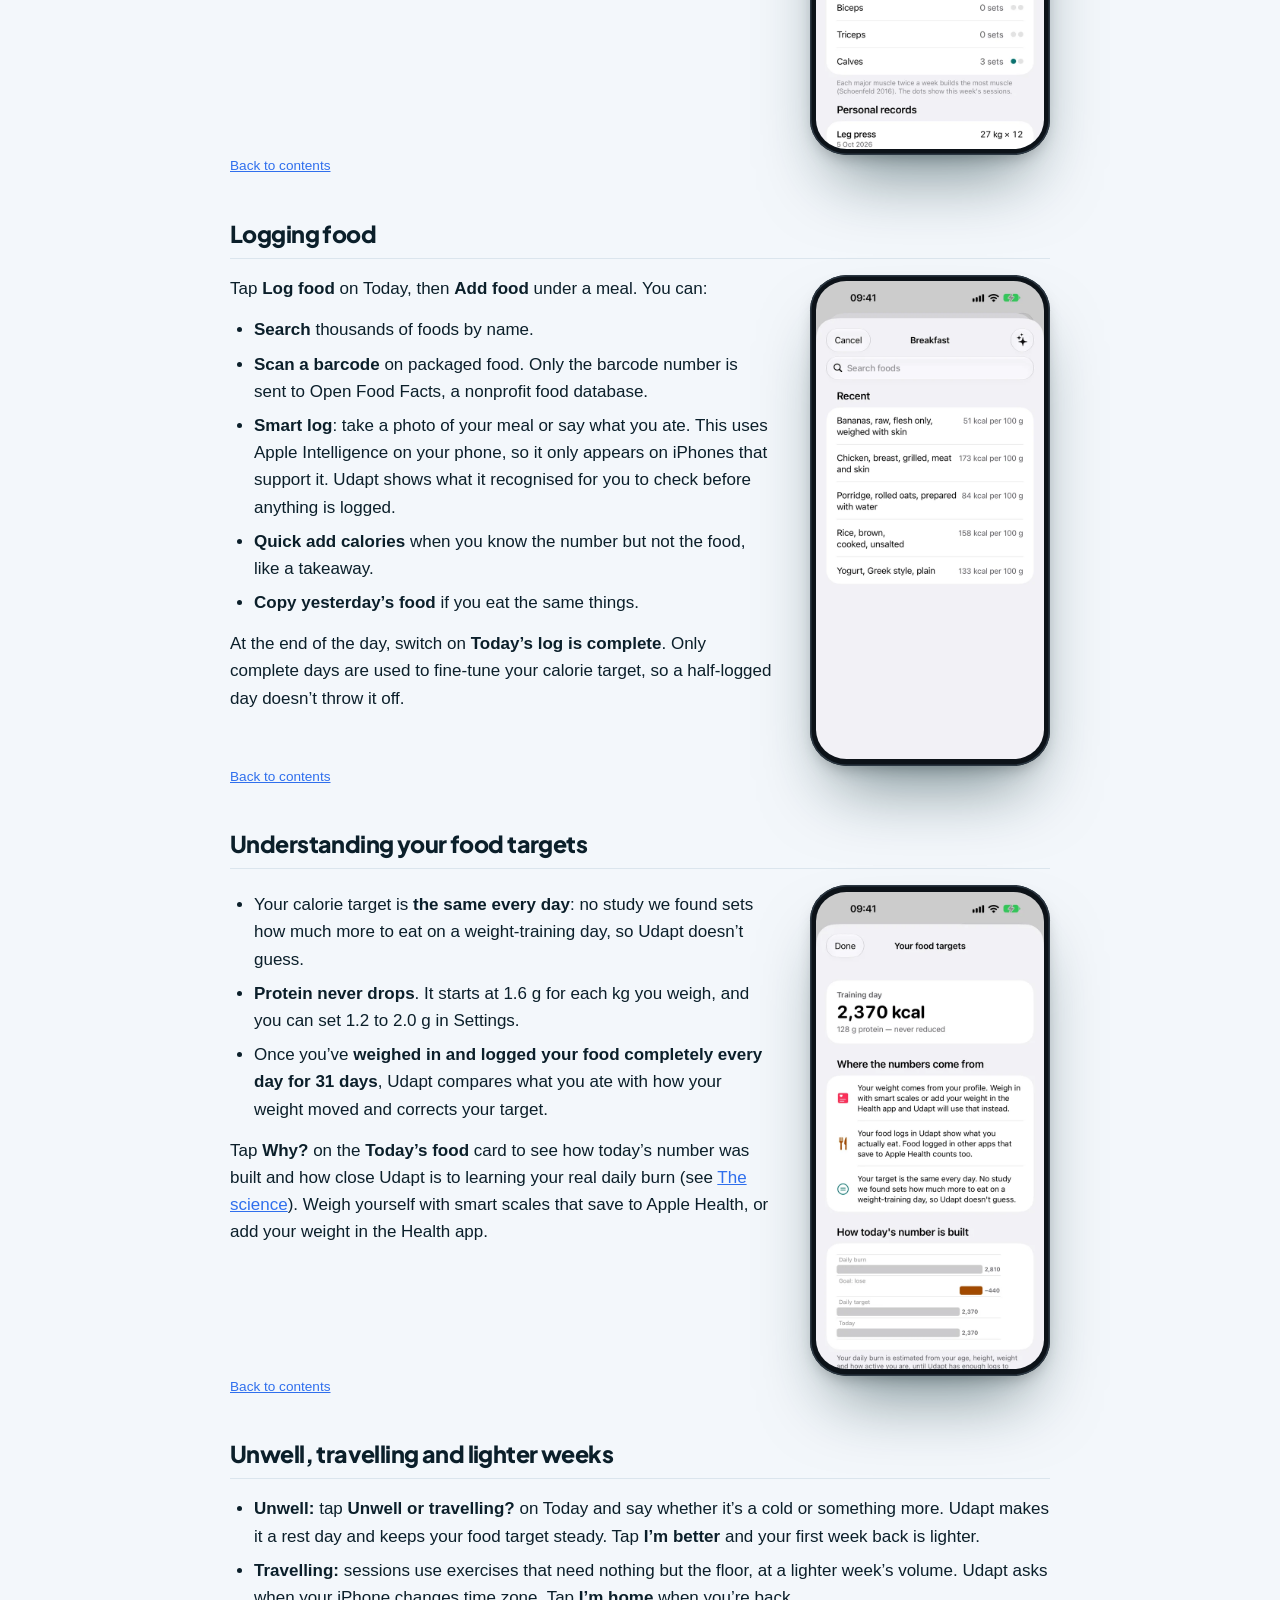
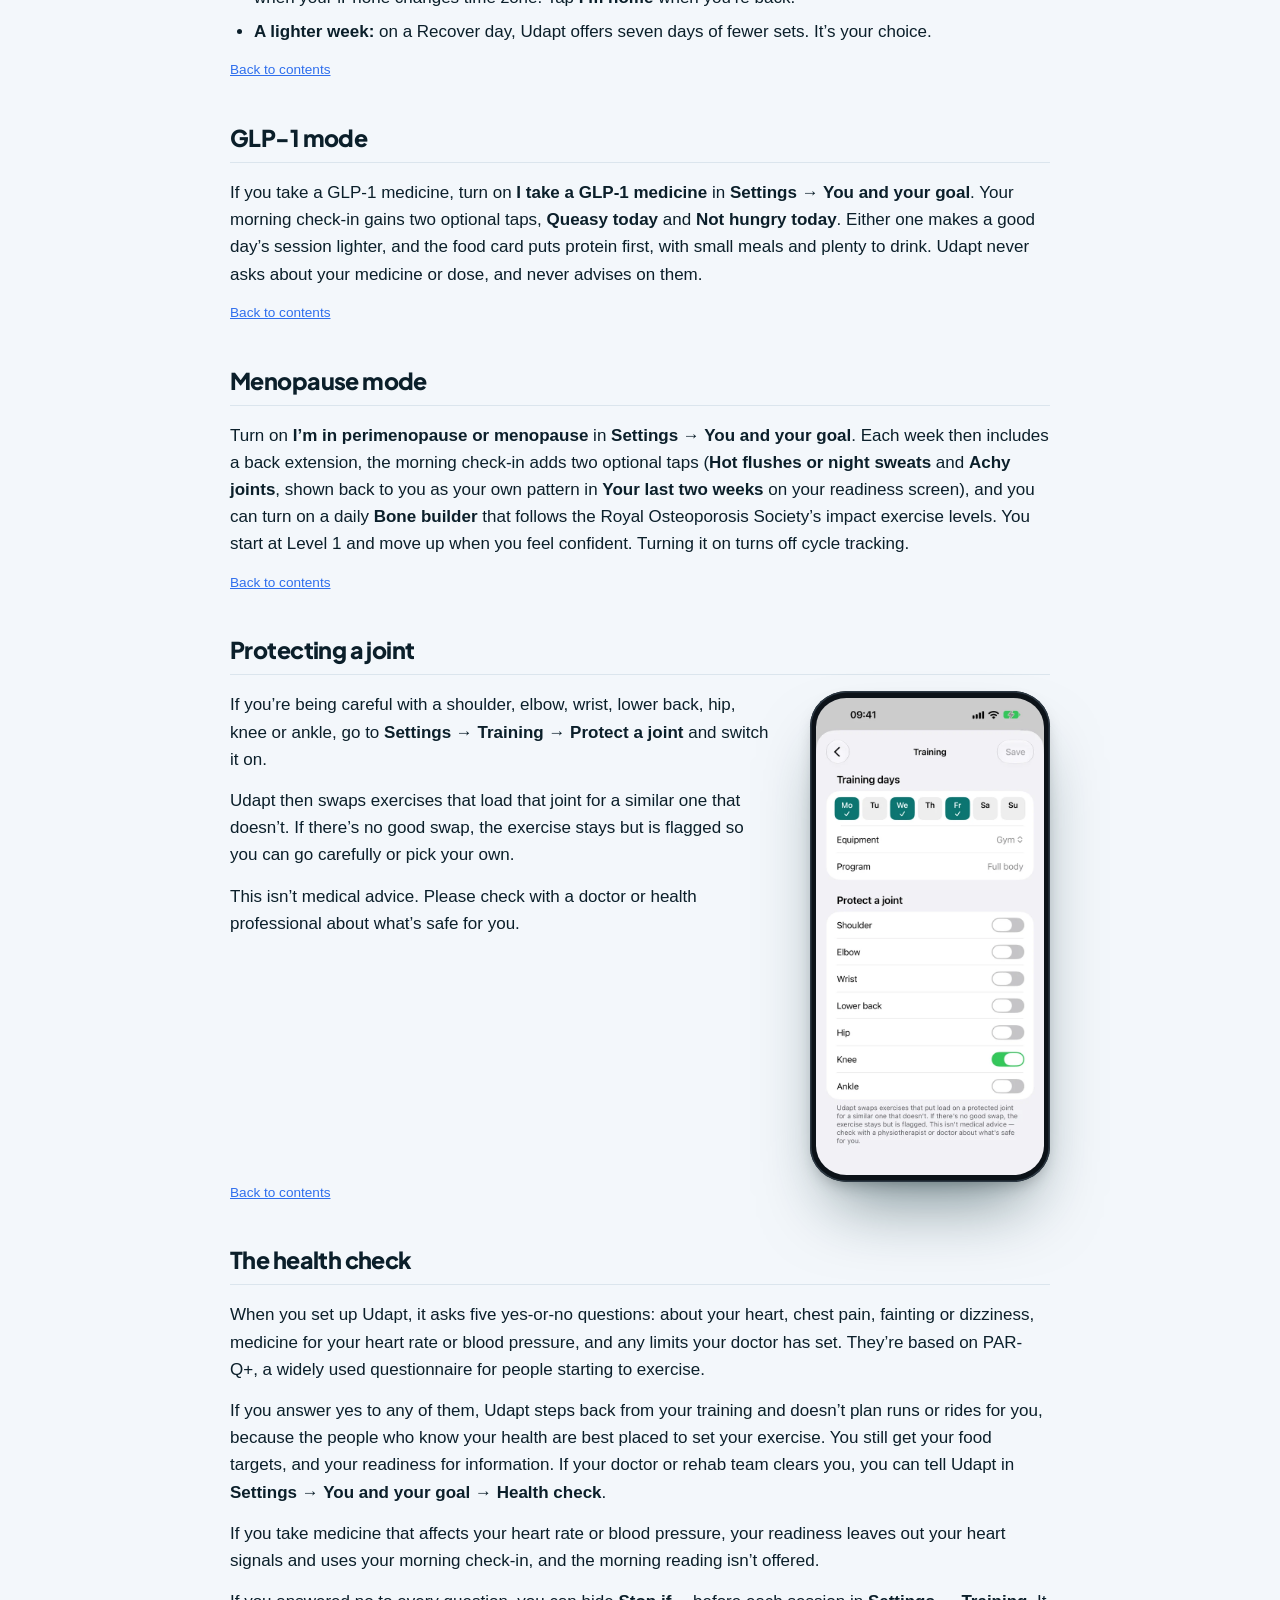
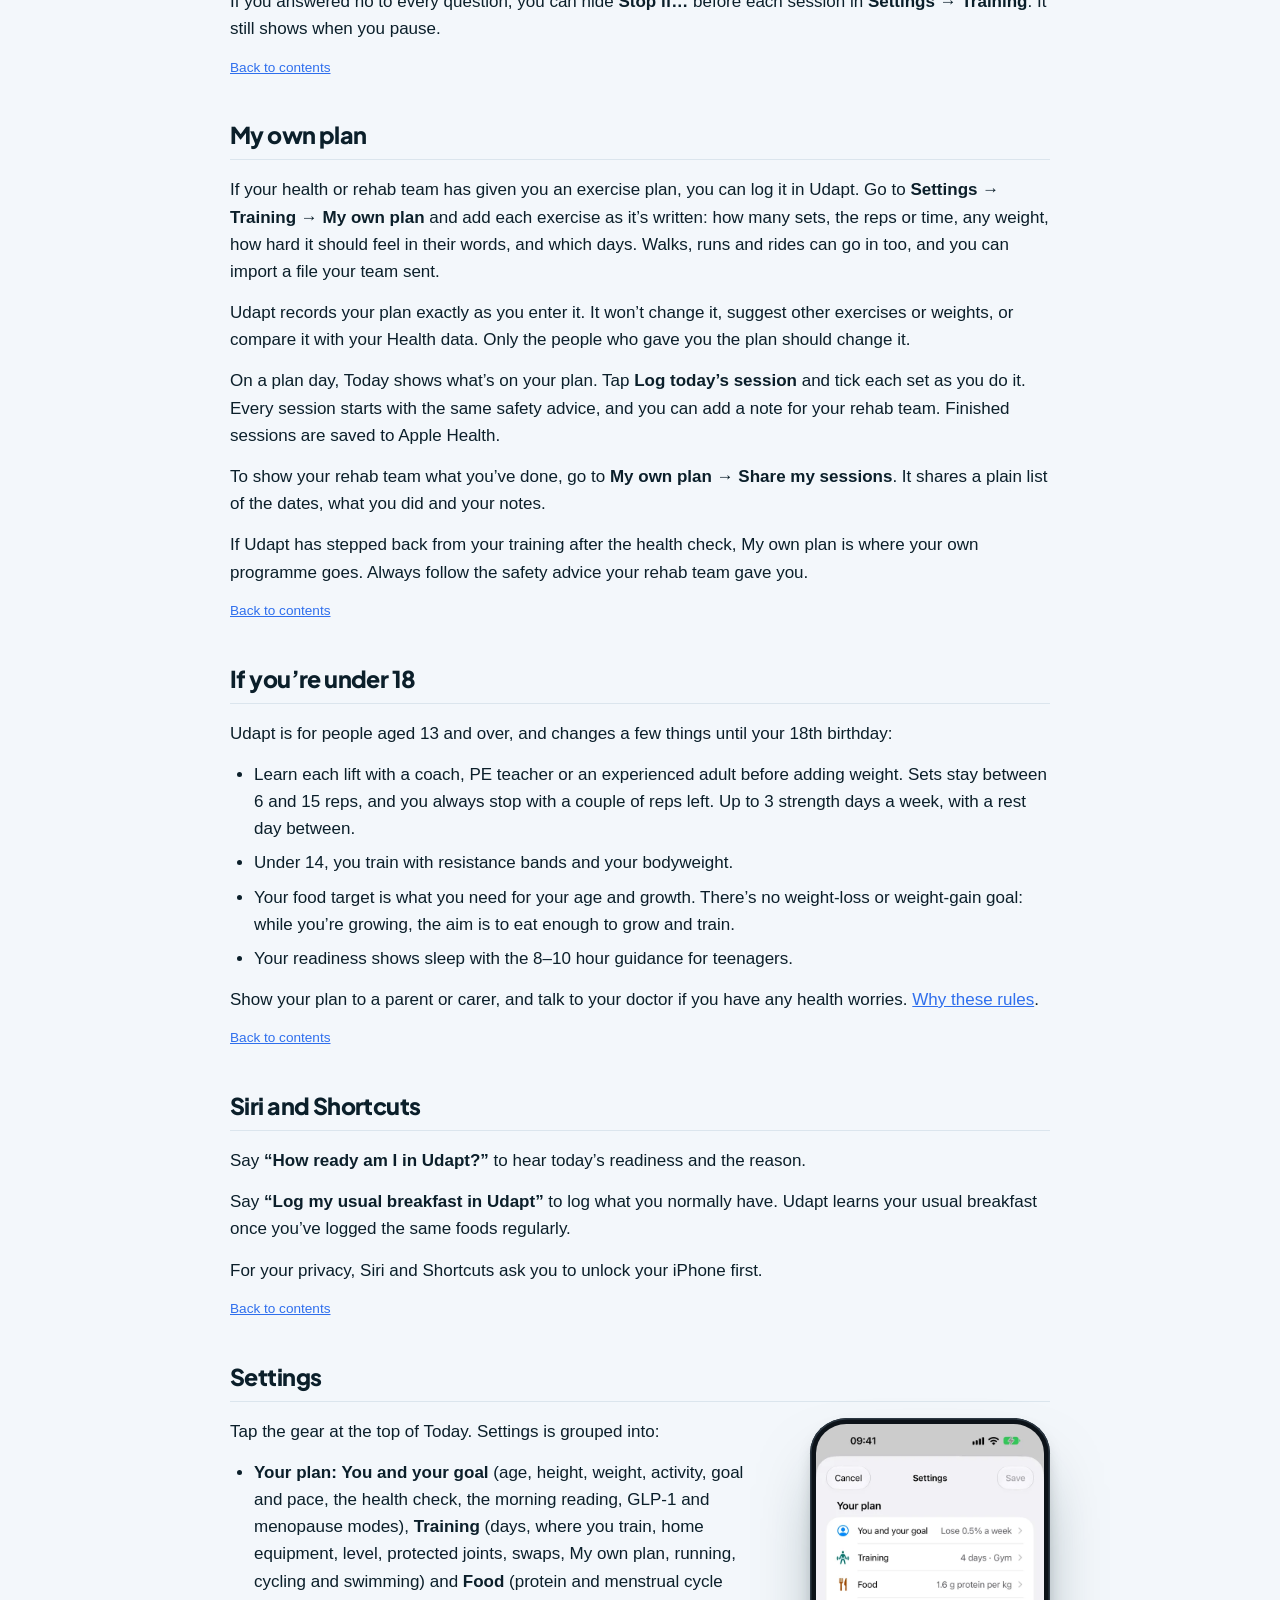
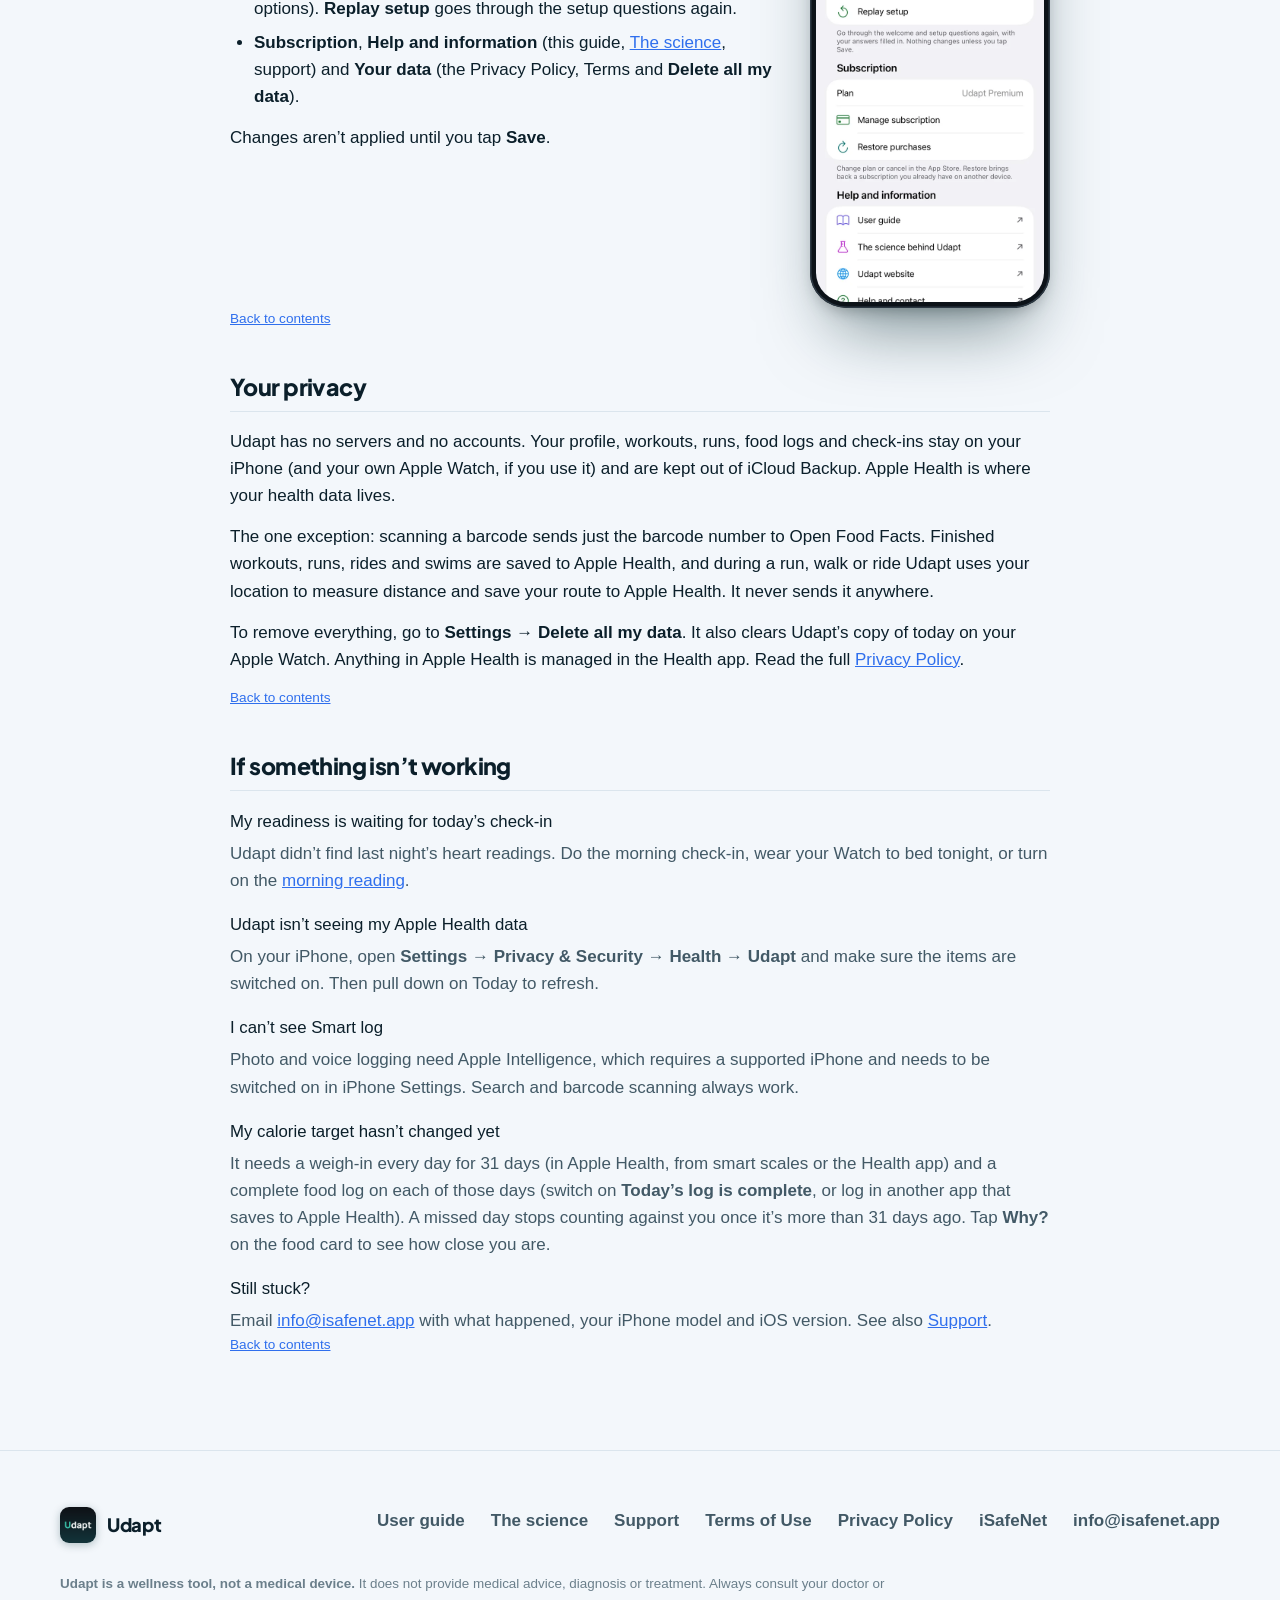
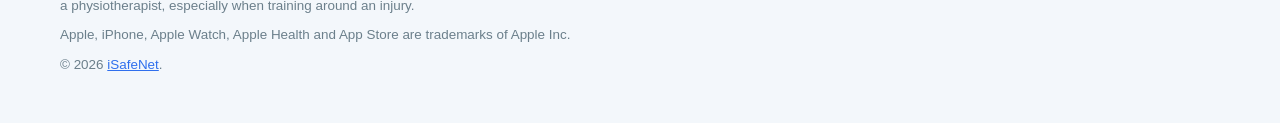
==== commit 54420792: "Udapt 1.5 site (launch branch, not for pushing until release): the 1.5 page (morning reading, Repeat" ====
--- a/guide.html
+++ b/guide.html
@@ -84,7 +84,7 @@
 <li>After a main set, Udapt asks <b>Reps left?</b> &mdash; how many more you could have done. This is how it decides when to raise the weight. An honest guess is fine.</li>
 <li>Tap <b>Finish</b>, then say <b>how hard the session was</b> from 0 to 10 if you like. Your workout is saved to Apple Health, and next time&rsquo;s weights are worked out for you.</li></ol>
 <p>Next to each exercise are <b>How to</b> (photos, steps and a <b>Watch on YouTube</b> button that searches YouTube for that exercise &mdash; those videos aren&rsquo;t made or checked by Udapt), <b>Progress</b> (a chart of your strength over time) and <b>Swap</b> (a different exercise for the same muscles, just for today or always).</p>
-<p>If Udapt has eased off today&rsquo;s session or suggested a recovery day, the line under it says which check moved, for example &ldquo;Reason: You reported more tiredness than usual&rdquo;. If you feel great anyway, tap <b>Keep the original session</b>.</p></div><div class="guide-art"><div class="phone"><img src="images/flat13-workout.webp" width="600" height="1260" alt="A workout with a warm-up set and working sets" loading="lazy" decoding="async"></div></div></div>
+<p>If Udapt has eased off today&rsquo;s session but you feel great, tap <b>Keep the original session</b>.</p></div><div class="guide-art"><div class="phone"><img src="images/flat13-workout.webp" width="600" height="1260" alt="A workout with a warm-up set and working sets" loading="lazy" decoding="async"></div></div></div>
 <p class="guide-top"><a href="#contents">Back to contents</a></p>
 </section>
 <section class="clause guide-step" id="where">
